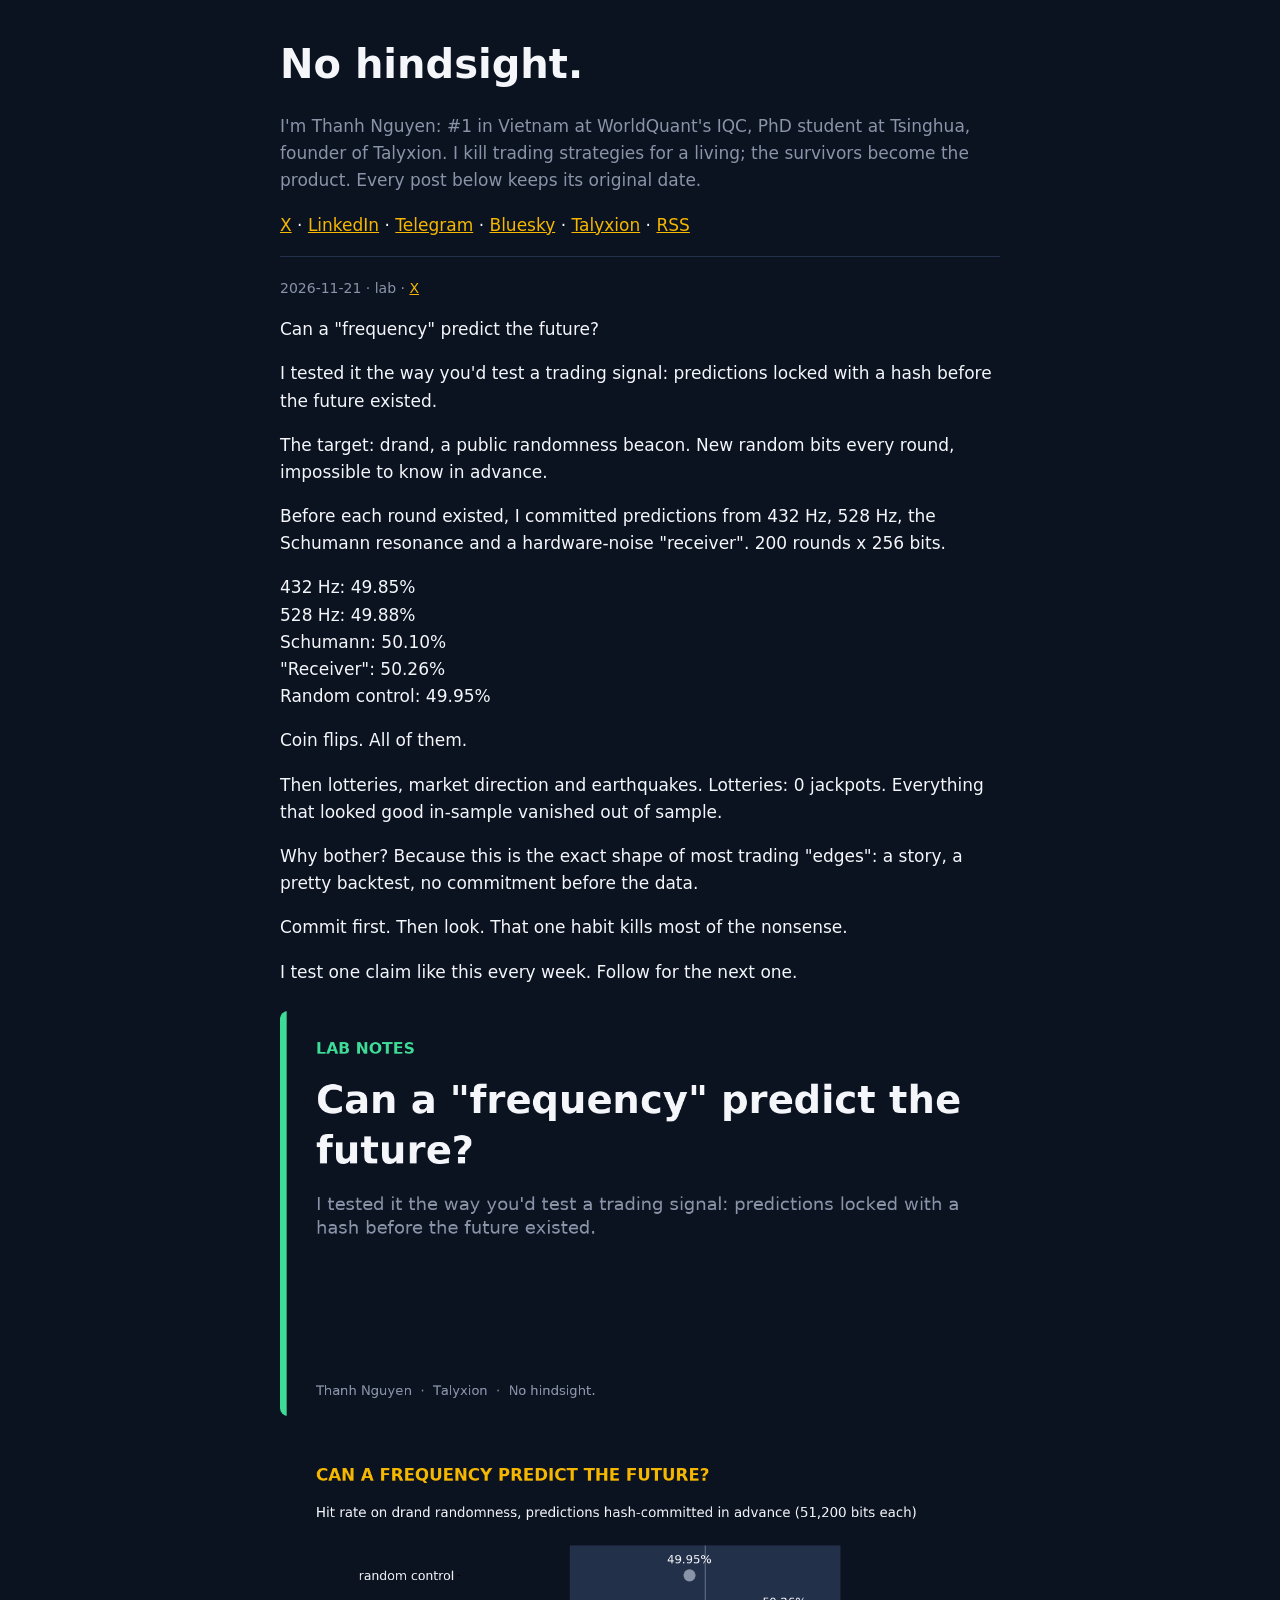
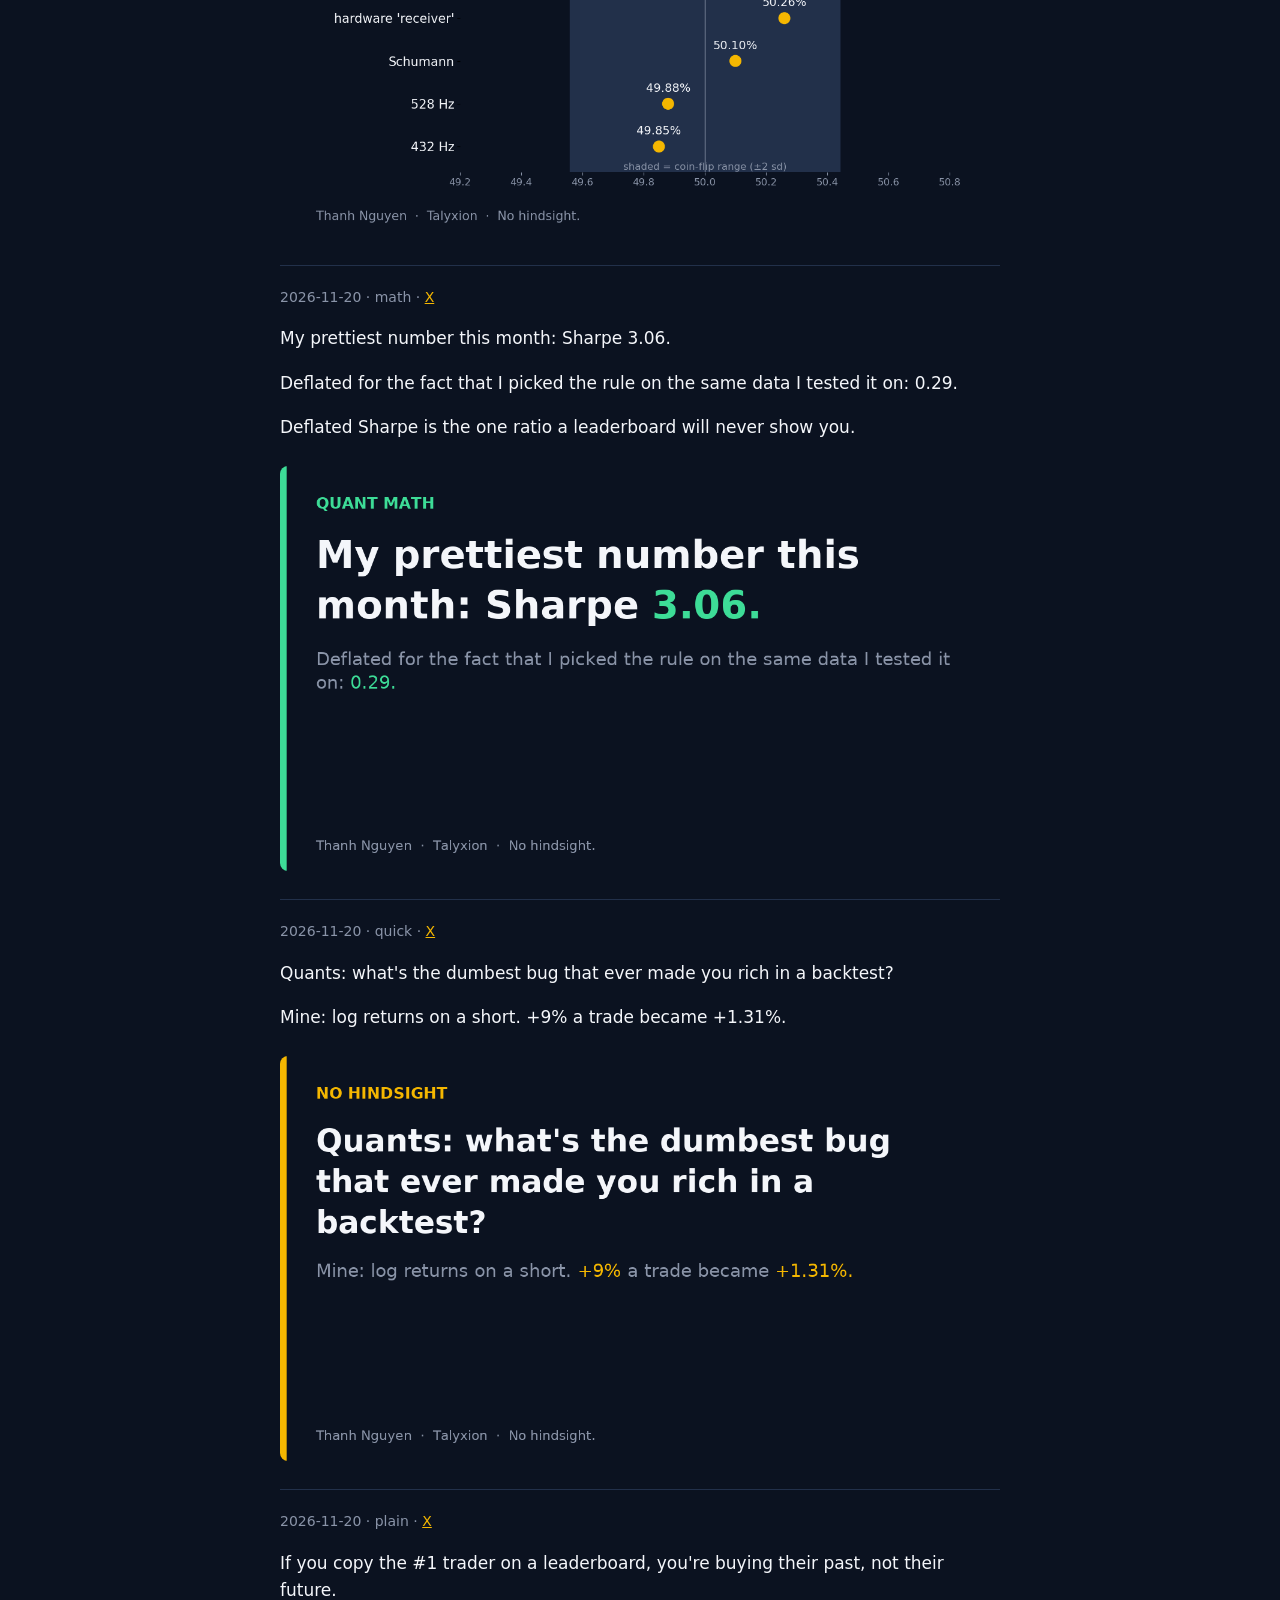
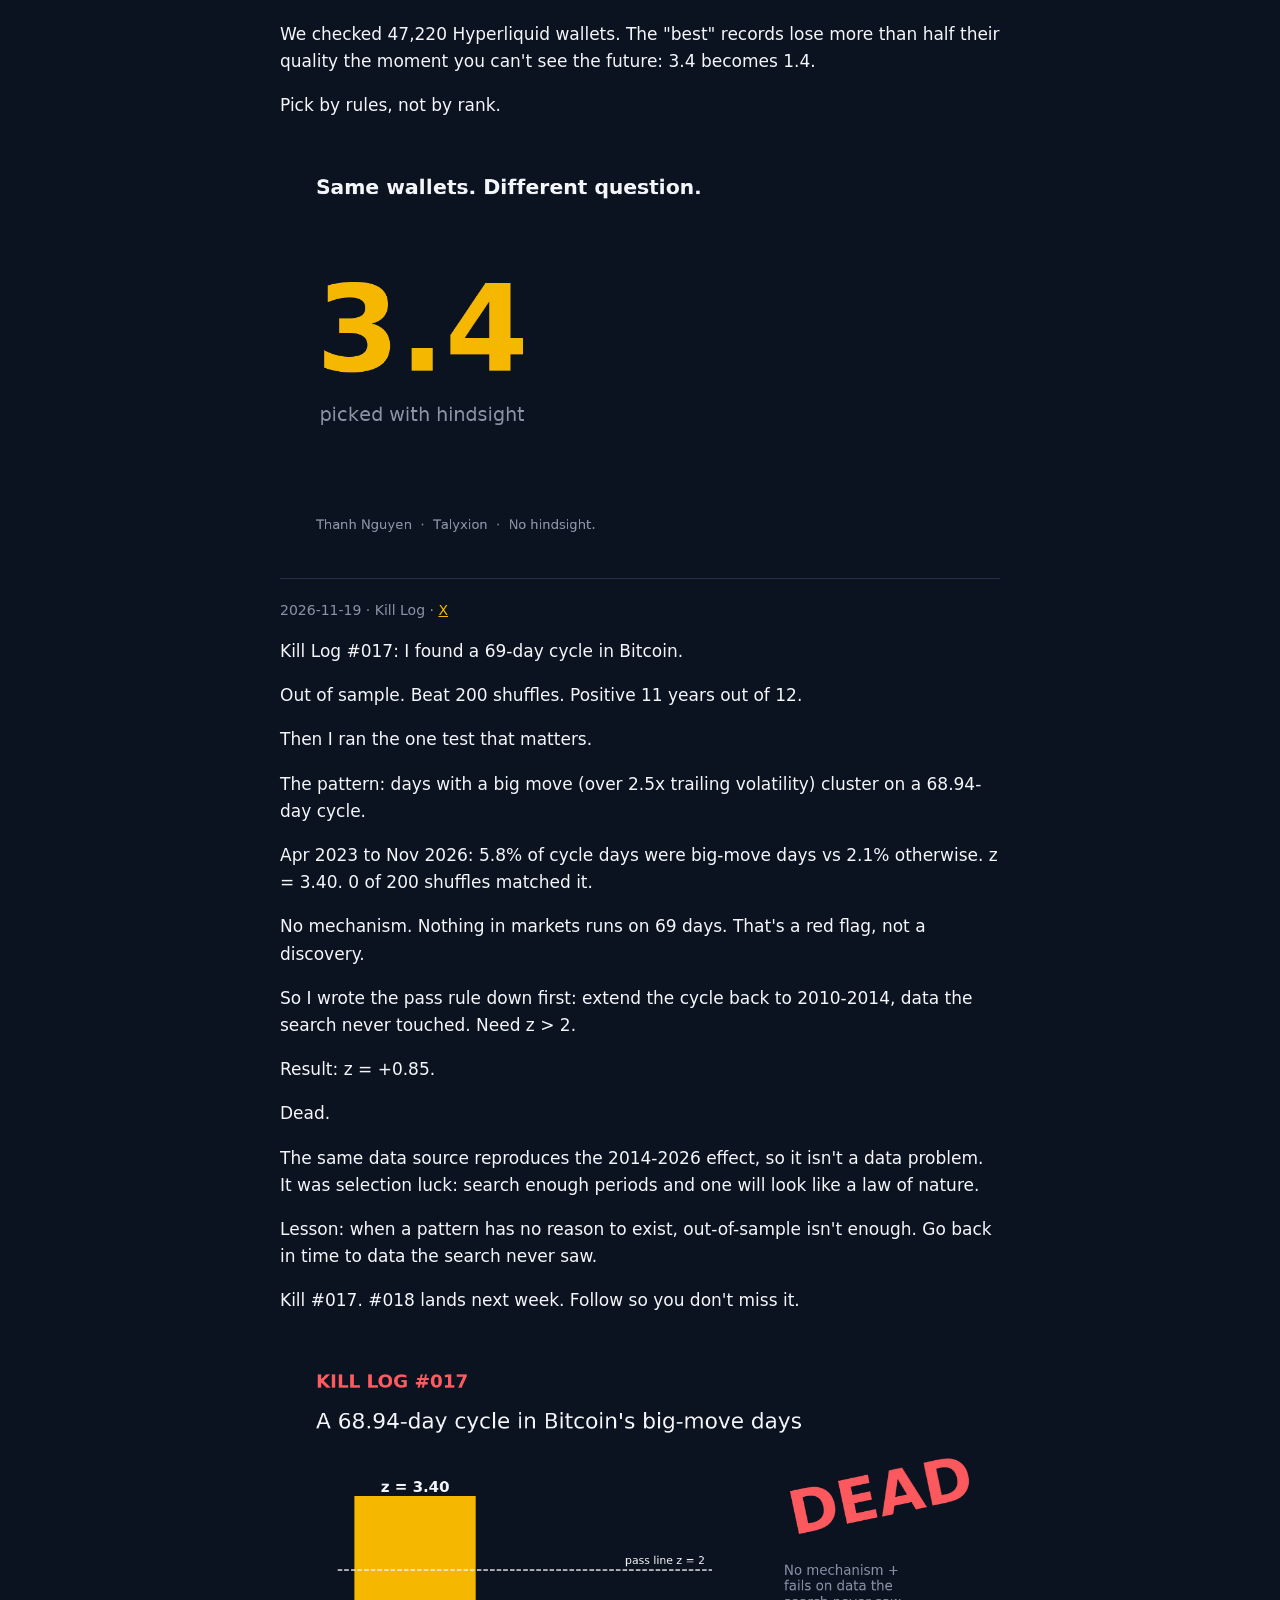
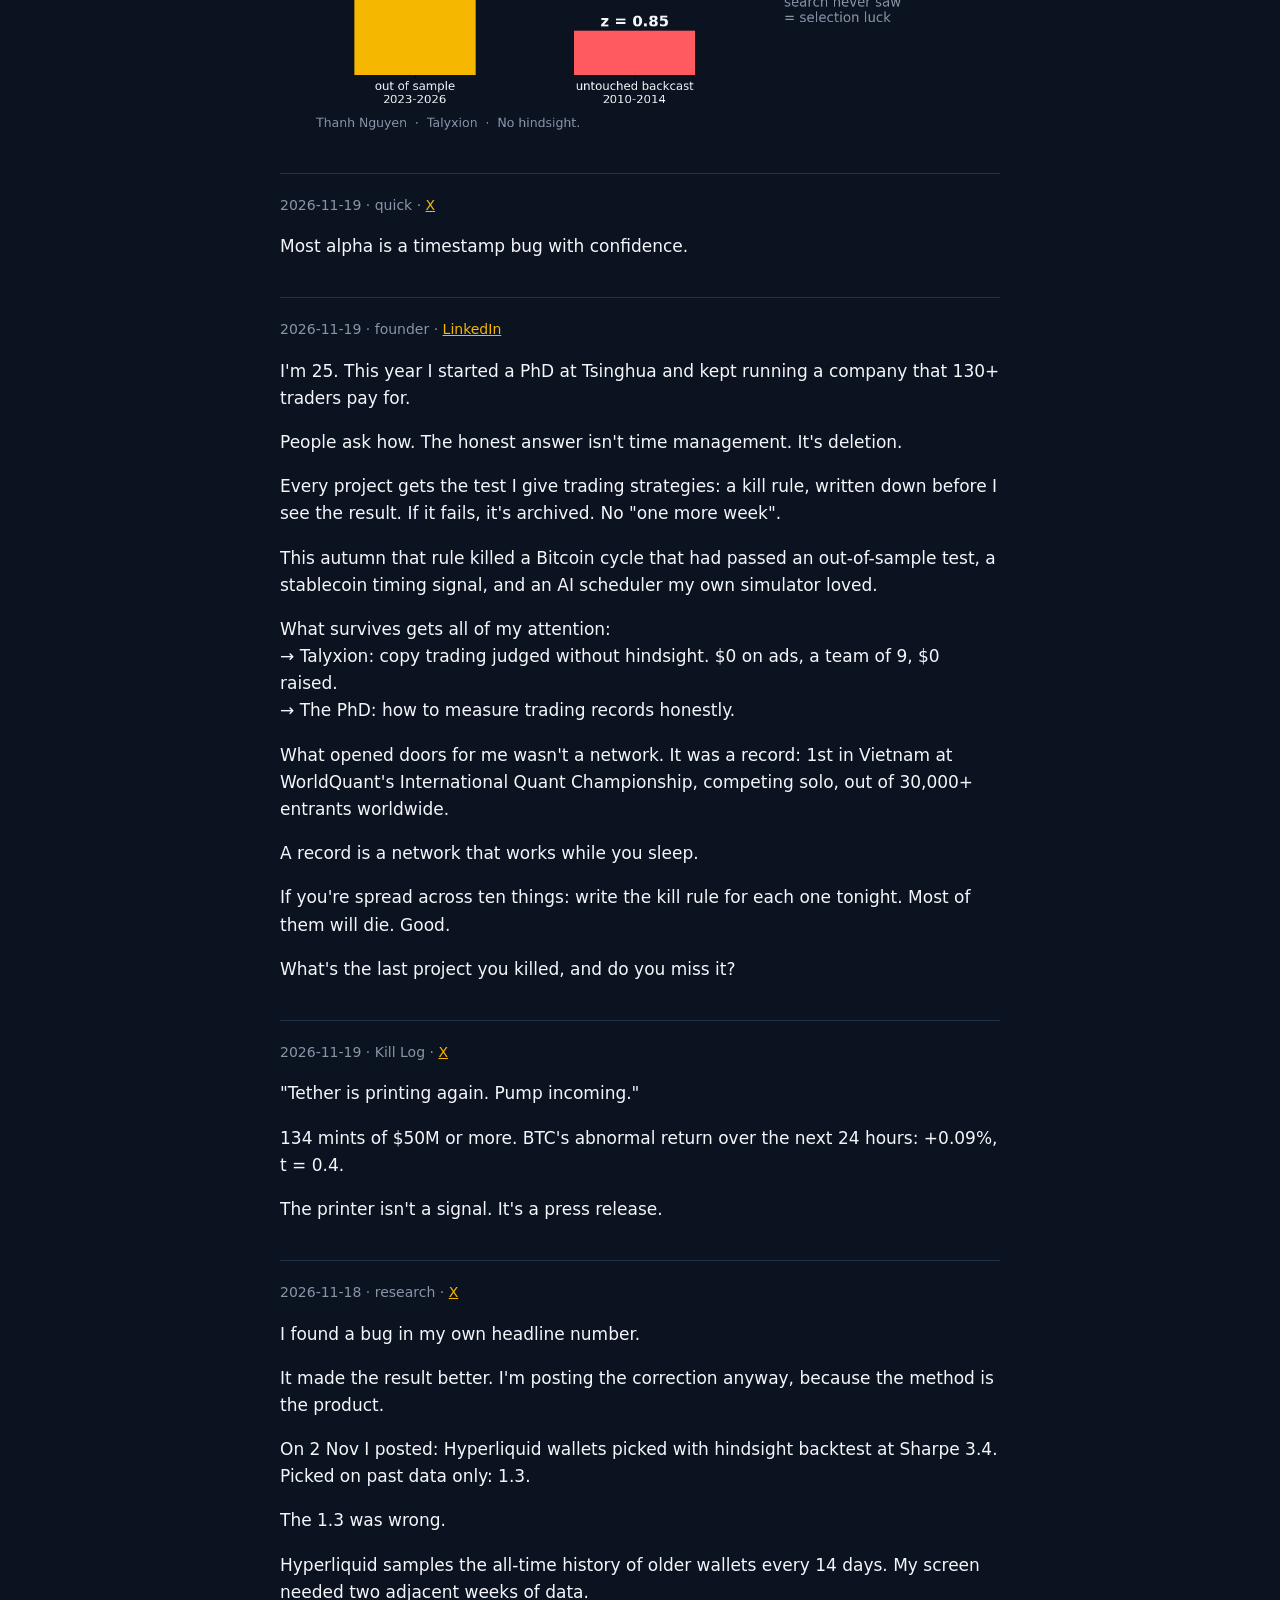
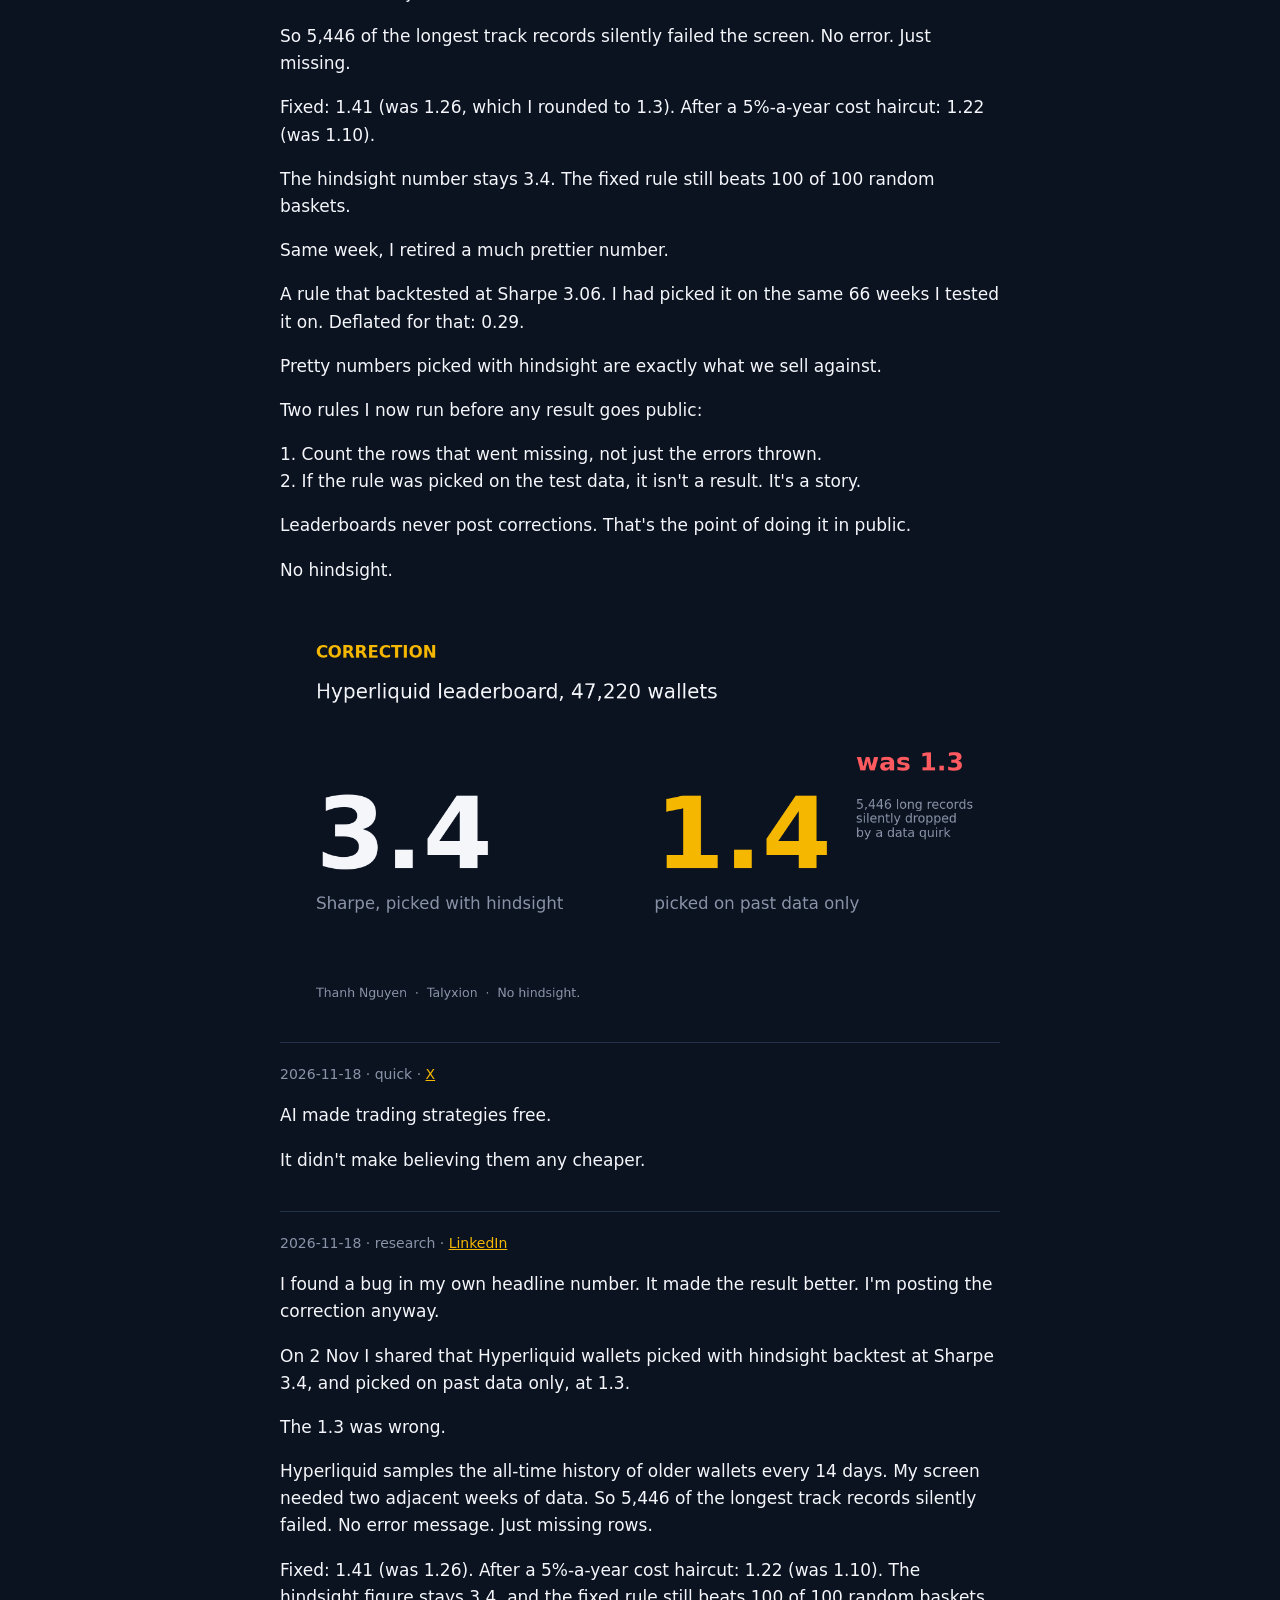
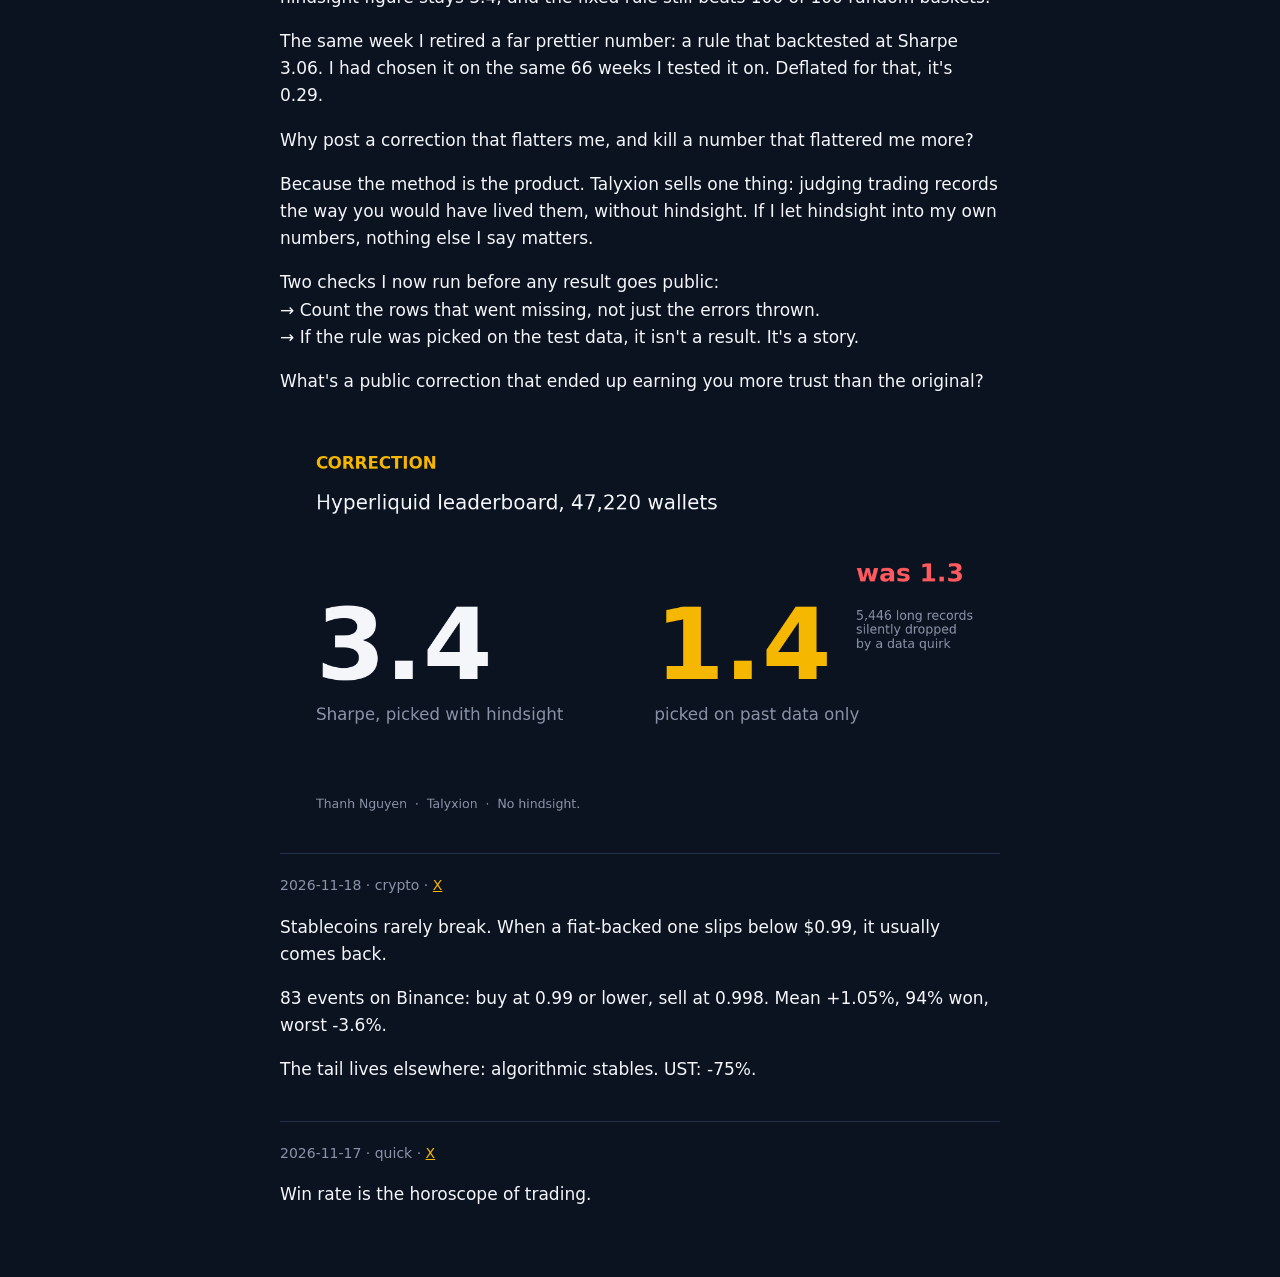
==== index.html @ 5c29d340 "archive 2026-11-21 (13 posts)" ====
<!doctype html><html lang="en"><head><meta charset="utf-8"><meta name="viewport" content="width=device-width,initial-scale=1">
<title>No hindsight. · Thanh Nguyen</title><meta name="description" content="Thanh Nguyen: quant, founder of Talyxion. Every strategy I killed and every post, with its original date.">
<link rel="alternate" type="application/rss+xml" title="No hindsight. · Thanh Nguyen" href="feed.xml">
<style>:root{--bg:#0B1220;--fg:#F4F6FA;--mut:#8A94A8;--acc:#F5B700;--line:#22304A}
body{margin:0;background:var(--bg);color:var(--fg);font:17px/1.6 system-ui,-apple-system,Segoe UI,sans-serif}
main{max-width:720px;margin:0 auto;padding:32px 16px}h1{font-size:40px;margin:0}a{color:var(--acc)}
.sub{color:var(--mut)}article{border-top:1px solid var(--line);padding:20px 0}.meta{color:var(--mut);font-size:14px}
img{max-width:100%;border-radius:8px;margin-top:8px}</style></head><body><main>
<h1>No hindsight.</h1><p class="sub">I'm Thanh Nguyen: #1 in Vietnam at WorldQuant's IQC, PhD student at Tsinghua, founder of Talyxion.
I kill trading strategies for a living; the survivors become the product. Every post below keeps its original date.</p>
<p><a href="https://x.com/ThnhNguyn163969">X</a> · <a href="https://www.linkedin.com/in/akuma9999/">LinkedIn</a> · <a href="https://t.me/thanh_nohindsight">Telegram</a> · <a href="https://bsky.app/profile/thanh-nohindsight.bsky.social">Bluesky</a> · <a href="https://talyxion.com">Talyxion</a> · <a href="feed.xml">RSS</a></p><article id="T07"><div class="meta"><time datetime="2026-11-21T14:00:17Z">2026-11-21</time> · lab · <a href="https://x.com/i/status/2124140783280521269">X</a></div><p>Can a &quot;frequency&quot; predict the future?</p><p>I tested it the way you&#x27;d test a trading signal: predictions locked with a hash before the future existed.</p><p>The target: drand, a public randomness beacon. New random bits every round, impossible to know in advance.</p><p>Before each round existed, I committed predictions from 432 Hz, 528 Hz, the Schumann resonance and a hardware-noise &quot;receiver&quot;. 200 rounds x 256 bits.</p><p>432 Hz: 49.85%<br>528 Hz: 49.88%<br>Schumann: 50.10%<br>&quot;Receiver&quot;: 50.26%<br>Random control: 49.95%</p><p>Coin flips. All of them.</p><p>Then lotteries, market direction and earthquakes. Lotteries: 0 jackpots. Everything that looked good in-sample vanished out of sample.</p><p>Why bother? Because this is the exact shape of most trading &quot;edges&quot;: a story, a pretty backtest, no commitment before the data.</p><p>Commit first. Then look. That one habit kills most of the nonsense.</p><p>I test one claim like this every week. Follow for the next one.</p><img src="media/T07.png" alt="" loading="lazy"><img src="media/card_drand.png" alt="" loading="lazy"></article><article id="S25"><div class="meta"><time datetime="2026-11-20T14:00:02Z">2026-11-20</time> · math · <a href="https://x.com/i/status/2123778397881143340">X</a></div><p>My prettiest number this month: Sharpe 3.06.</p><p>Deflated for the fact that I picked the rule on the same data I tested it on: 0.29.</p><p>Deflated Sharpe is the one ratio a leaderboard will never show you.</p><img src="media/S25.png" alt="" loading="lazy"></article><article id="Q04"><div class="meta"><time datetime="2026-11-20T08:00:07Z">2026-11-20</time> · quick · <a href="https://x.com/i/status/2123687820632248589">X</a></div><p>Quants: what&#x27;s the dumbest bug that ever made you rich in a backtest?</p><p>Mine: log returns on a short. +9% a trade became +1.31%.</p><img src="media/Q04.png" alt="" loading="lazy"></article><article id="P01"><div class="meta"><time datetime="2026-11-20T01:30:02Z">2026-11-20</time> · plain · <a href="https://x.com/i/status/2123589653454524886">X</a></div><p>If you copy the #1 trader on a leaderboard, you&#x27;re buying their past, not their future.</p><p>We checked 47,220 Hyperliquid wallets. The &quot;best&quot; records lose more than half their quality the moment you can&#x27;t see the future: 3.4 becomes 1.4.</p><p>Pick by rules, not by rank.</p><img src="media/gif_hindsight.gif" alt="" loading="lazy"></article><article id="T06"><div class="meta"><time datetime="2026-11-19T14:00:16Z">2026-11-19</time> · Kill Log · <a href="https://x.com/i/status/2123416009340325968">X</a></div><p>Kill Log #017: I found a 69-day cycle in Bitcoin.</p><p>Out of sample. Beat 200 shuffles. Positive 11 years out of 12.</p><p>Then I ran the one test that matters.</p><p>The pattern: days with a big move (over 2.5x trailing volatility) cluster on a 68.94-day cycle.</p><p>Apr 2023 to Nov 2026: 5.8% of cycle days were big-move days vs 2.1% otherwise. z = 3.40. 0 of 200 shuffles matched it.</p><p>No mechanism. Nothing in markets runs on 69 days. That&#x27;s a red flag, not a discovery.</p><p>So I wrote the pass rule down first: extend the cycle back to 2010-2014, data the search never touched. Need z &gt; 2.</p><p>Result: z = +0.85.</p><p>Dead.</p><p>The same data source reproduces the 2014-2026 effect, so it isn&#x27;t a data problem. It was selection luck: search enough periods and one will look like a law of nature.</p><p>Lesson: when a pattern has no reason to exist, out-of-sample isn&#x27;t enough. Go back in time to data the search never saw.</p><p>Kill #017. #018 lands next week. Follow so you don&#x27;t miss it.</p><img src="media/card_kill017.png" alt="" loading="lazy"></article><article id="Q03"><div class="meta"><time datetime="2026-11-19T08:00:01Z">2026-11-19</time> · quick · <a href="https://x.com/i/status/2123325409702056439">X</a></div><p>Most alpha is a timestamp bug with confidence.</p></article><article id="L02"><div class="meta"><time datetime="2026-11-19T03:00:02Z">2026-11-19</time> · founder · <a href="https://www.linkedin.com/feed/update/urn:li:share:7529015601164402688/">LinkedIn</a></div><p>I&#x27;m 25. This year I started a PhD at Tsinghua and kept running a company that 130+ traders pay for.</p><p>People ask how. The honest answer isn&#x27;t time management. It&#x27;s deletion.</p><p>Every project gets the test I give trading strategies: a kill rule, written down before I see the result. If it fails, it&#x27;s archived. No &quot;one more week&quot;.</p><p>This autumn that rule killed a Bitcoin cycle that had passed an out-of-sample test, a stablecoin timing signal, and an AI scheduler my own simulator loved.</p><p>What survives gets all of my attention:<br>→ Talyxion: copy trading judged without hindsight. $0 on ads, a team of 9, $0 raised.<br>→ The PhD: how to measure trading records honestly.</p><p>What opened doors for me wasn&#x27;t a network. It was a record: 1st in Vietnam at WorldQuant&#x27;s International Quant Championship, competing solo, out of 30,000+ entrants worldwide.</p><p>A record is a network that works while you sleep.</p><p>If you&#x27;re spread across ten things: write the kill rule for each one tonight. Most of them will die. Good.</p><p>What&#x27;s the last project you killed, and do you miss it?</p></article><article id="S24"><div class="meta"><time datetime="2026-11-19T01:30:01Z">2026-11-19</time> · Kill Log · <a href="https://x.com/i/status/2123227262300639257">X</a></div><p>&quot;Tether is printing again. Pump incoming.&quot;</p><p>134 mints of $50M or more. BTC&#x27;s abnormal return over the next 24 hours: +0.09%, t = 0.4.</p><p>The printer isn&#x27;t a signal. It&#x27;s a press release.</p></article><article id="T05"><div class="meta"><time datetime="2026-11-18T14:00:23Z">2026-11-18</time> · research · <a href="https://x.com/i/status/2123053622053495160">X</a></div><p>I found a bug in my own headline number.</p><p>It made the result better. I&#x27;m posting the correction anyway, because the method is the product.</p><p>On 2 Nov I posted: Hyperliquid wallets picked with hindsight backtest at Sharpe 3.4. Picked on past data only: 1.3.</p><p>The 1.3 was wrong.</p><p>Hyperliquid samples the all-time history of older wallets every 14 days. My screen needed two adjacent weeks of data.</p><p>So 5,446 of the longest track records silently failed the screen. No error. Just missing.</p><p>Fixed: 1.41 (was 1.26, which I rounded to 1.3). After a 5%-a-year cost haircut: 1.22 (was 1.10).</p><p>The hindsight number stays 3.4. The fixed rule still beats 100 of 100 random baskets.</p><p>Same week, I retired a much prettier number.</p><p>A rule that backtested at Sharpe 3.06. I had picked it on the same 66 weeks I tested it on. Deflated for that: 0.29.</p><p>Pretty numbers picked with hindsight are exactly what we sell against.</p><p>Two rules I now run before any result goes public:</p><p>1. Count the rows that went missing, not just the errors thrown.<br>2. If the rule was picked on the test data, it isn&#x27;t a result. It&#x27;s a story.</p><p>Leaderboards never post corrections. That&#x27;s the point of doing it in public.</p><p>No hindsight.</p><img src="media/card_correction.png" alt="" loading="lazy"></article><article id="Q02"><div class="meta"><time datetime="2026-11-18T08:00:01Z">2026-11-18</time> · quick · <a href="https://x.com/i/status/2122963019865186658">X</a></div><p>AI made trading strategies free.</p><p>It didn&#x27;t make believing them any cheaper.</p></article><article id="L01"><div class="meta"><time datetime="2026-11-18T03:00:23Z">2026-11-18</time> · research · <a href="https://www.linkedin.com/feed/update/urn:li:share:7528653301299712000/">LinkedIn</a></div><p>I found a bug in my own headline number. It made the result better. I&#x27;m posting the correction anyway.</p><p>On 2 Nov I shared that Hyperliquid wallets picked with hindsight backtest at Sharpe 3.4, and picked on past data only, at 1.3.</p><p>The 1.3 was wrong.</p><p>Hyperliquid samples the all-time history of older wallets every 14 days. My screen needed two adjacent weeks of data. So 5,446 of the longest track records silently failed. No error message. Just missing rows.</p><p>Fixed: 1.41 (was 1.26). After a 5%-a-year cost haircut: 1.22 (was 1.10). The hindsight figure stays 3.4, and the fixed rule still beats 100 of 100 random baskets.</p><p>The same week I retired a far prettier number: a rule that backtested at Sharpe 3.06. I had chosen it on the same 66 weeks I tested it on. Deflated for that, it&#x27;s 0.29.</p><p>Why post a correction that flatters me, and kill a number that flattered me more?</p><p>Because the method is the product. Talyxion sells one thing: judging trading records the way you would have lived them, without hindsight. If I let hindsight into my own numbers, nothing else I say matters.</p><p>Two checks I now run before any result goes public:<br>→ Count the rows that went missing, not just the errors thrown.<br>→ If the rule was picked on the test data, it isn&#x27;t a result. It&#x27;s a story.</p><p>What&#x27;s a public correction that ended up earning you more trust than the original?</p><img src="media/card_correction.png" alt="" loading="lazy"></article><article id="S23"><div class="meta"><time datetime="2026-11-18T01:30:02Z">2026-11-18</time> · crypto · <a href="https://x.com/i/status/2122864875601031574">X</a></div><p>Stablecoins rarely break. When a fiat-backed one slips below $0.99, it usually comes back.</p><p>83 events on Binance: buy at 0.99 or lower, sell at 0.998. Mean +1.05%, 94% won, worst -3.6%.</p><p>The tail lives elsewhere: algorithmic stables. UST: -75%.</p></article><article id="Q01"><div class="meta"><time datetime="2026-11-17T20:20:29Z">2026-11-17</time> · quick · <a href="https://x.com/i/status/2122786978378981792">X</a></div><p>Win rate is the horoscope of trading.</p></article></main></body></html>
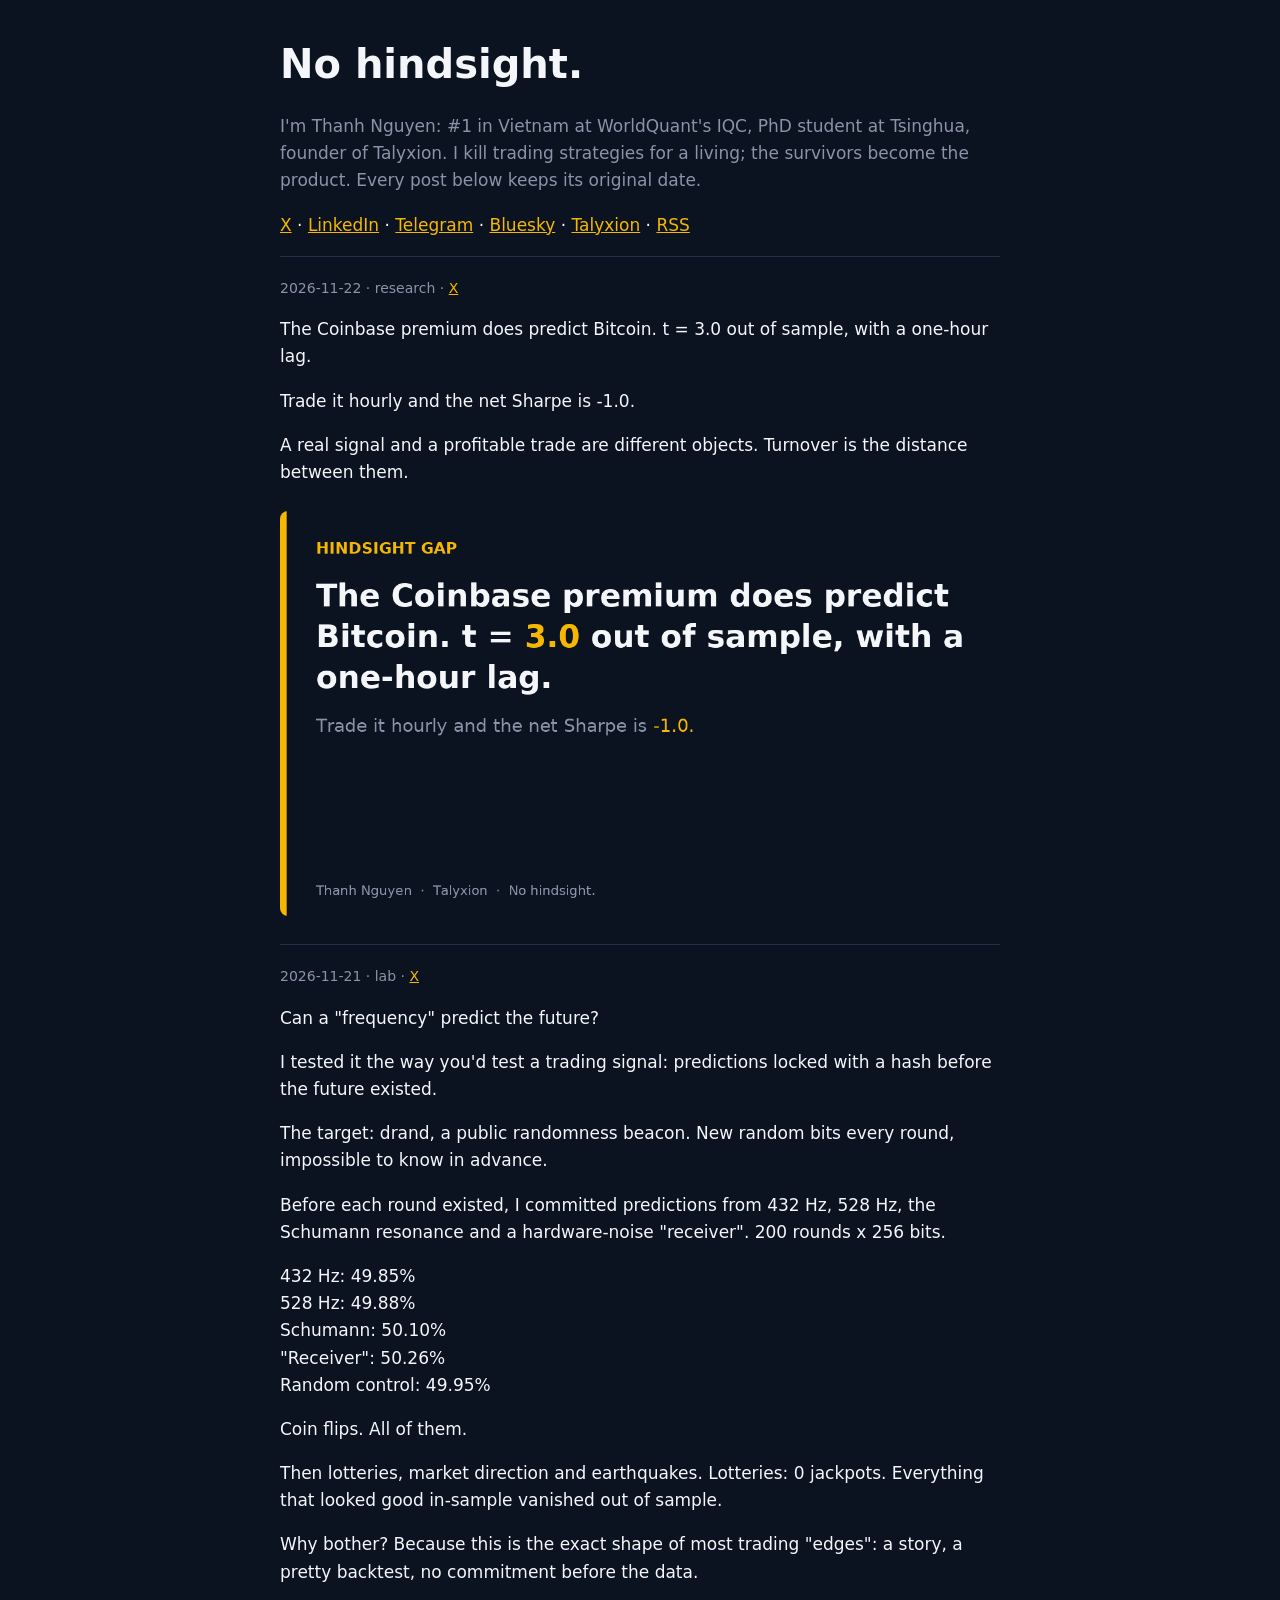
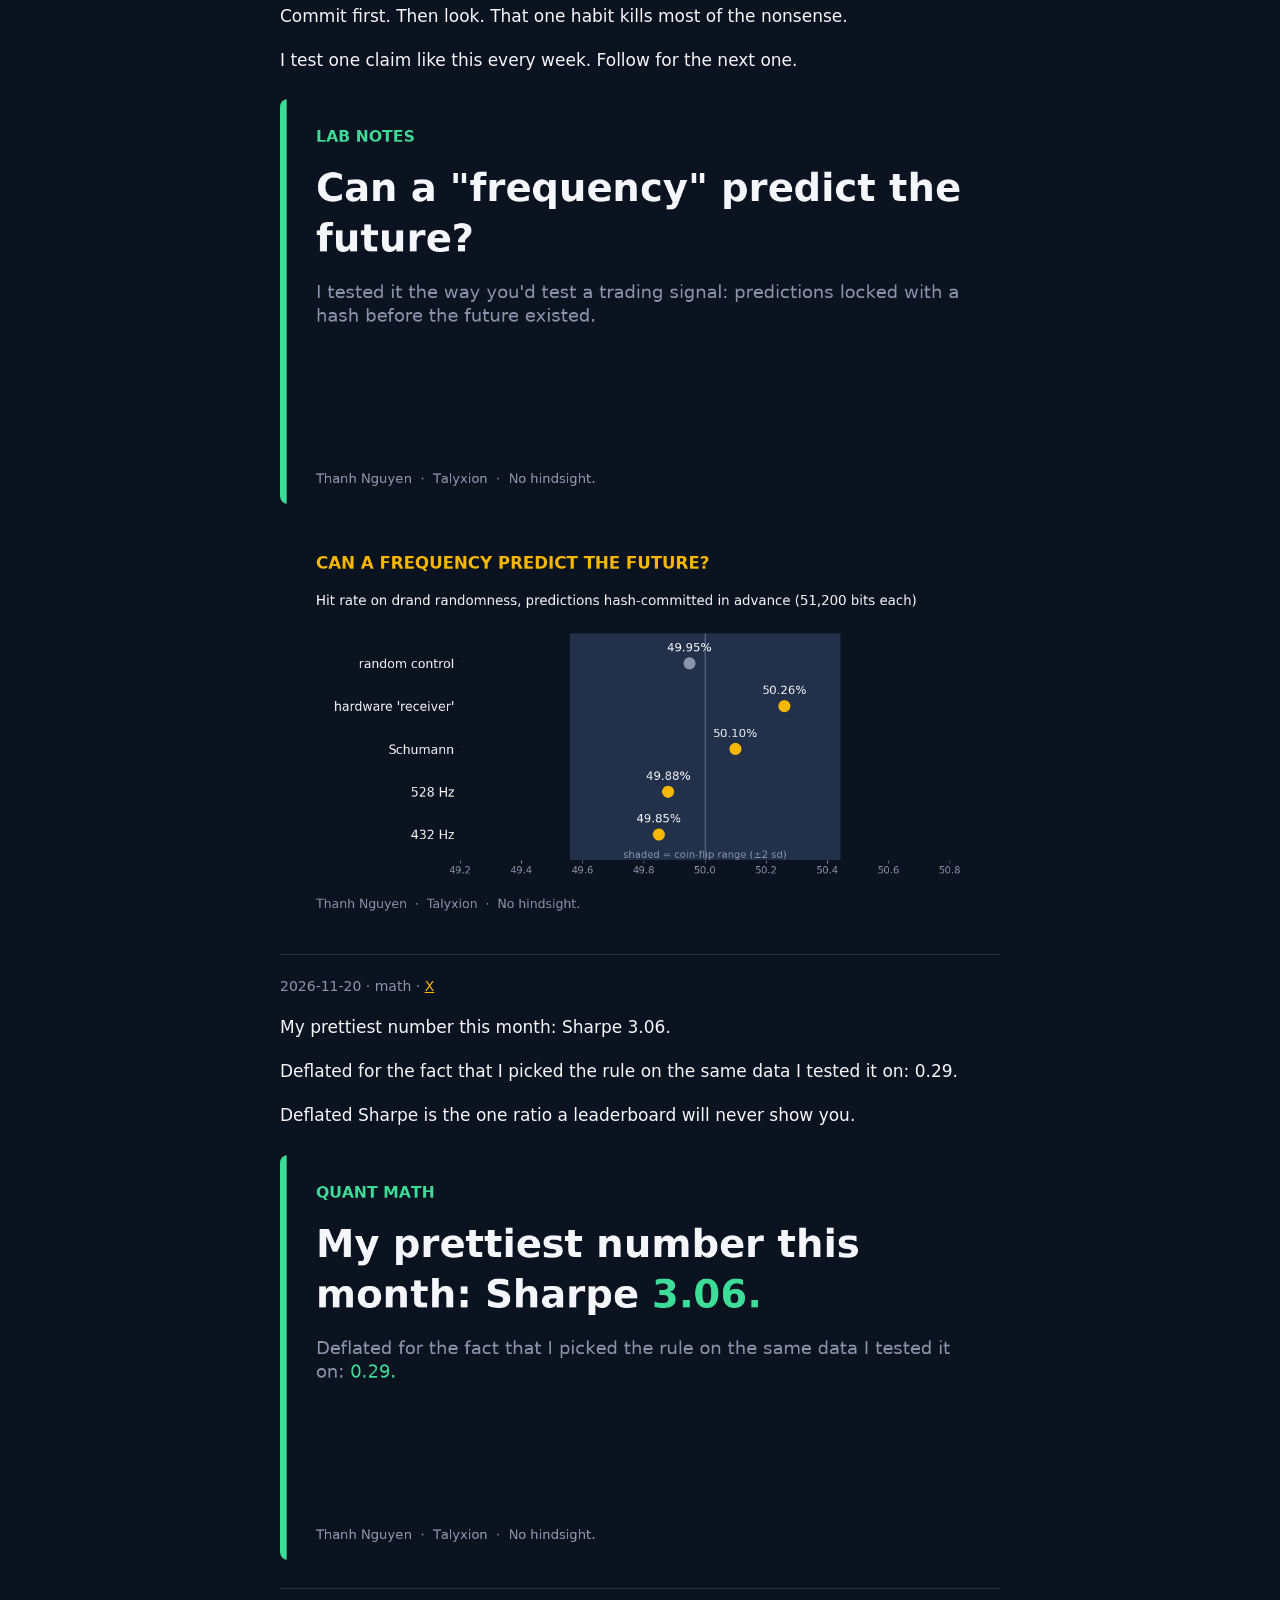
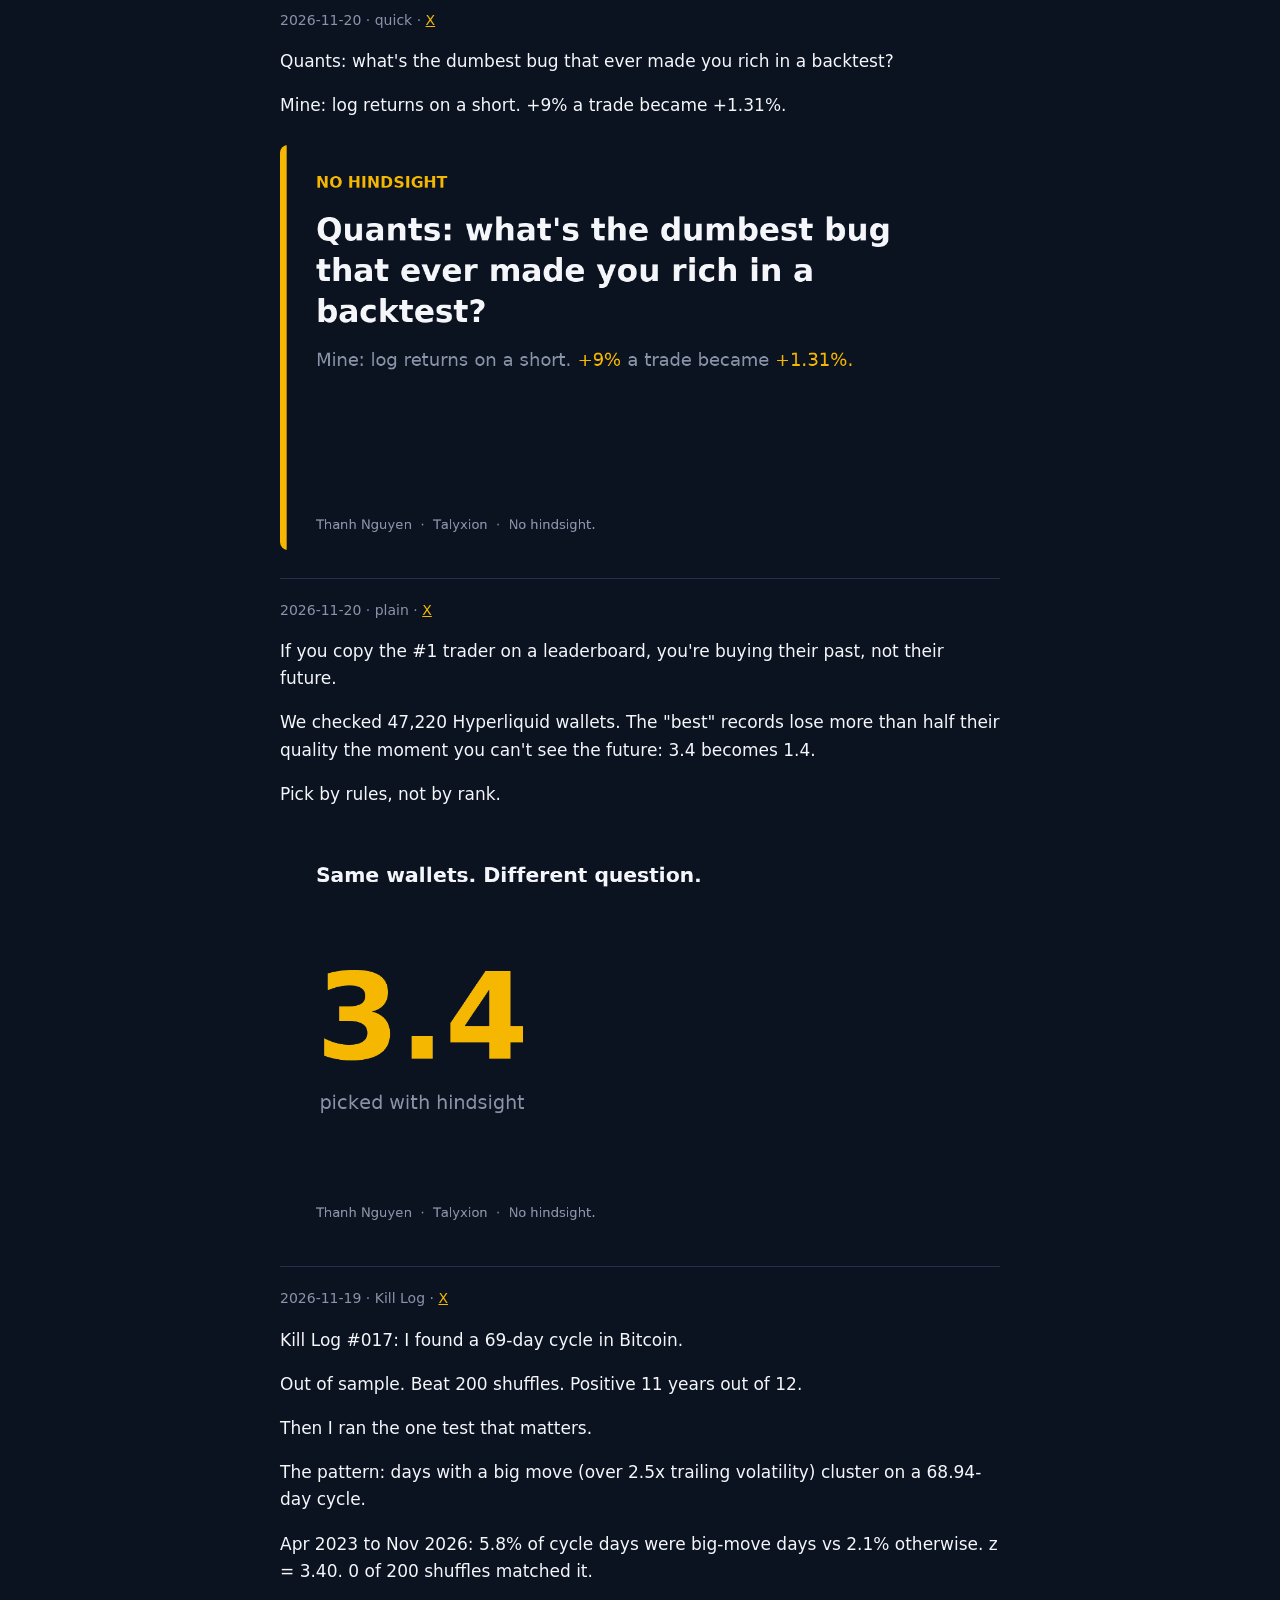
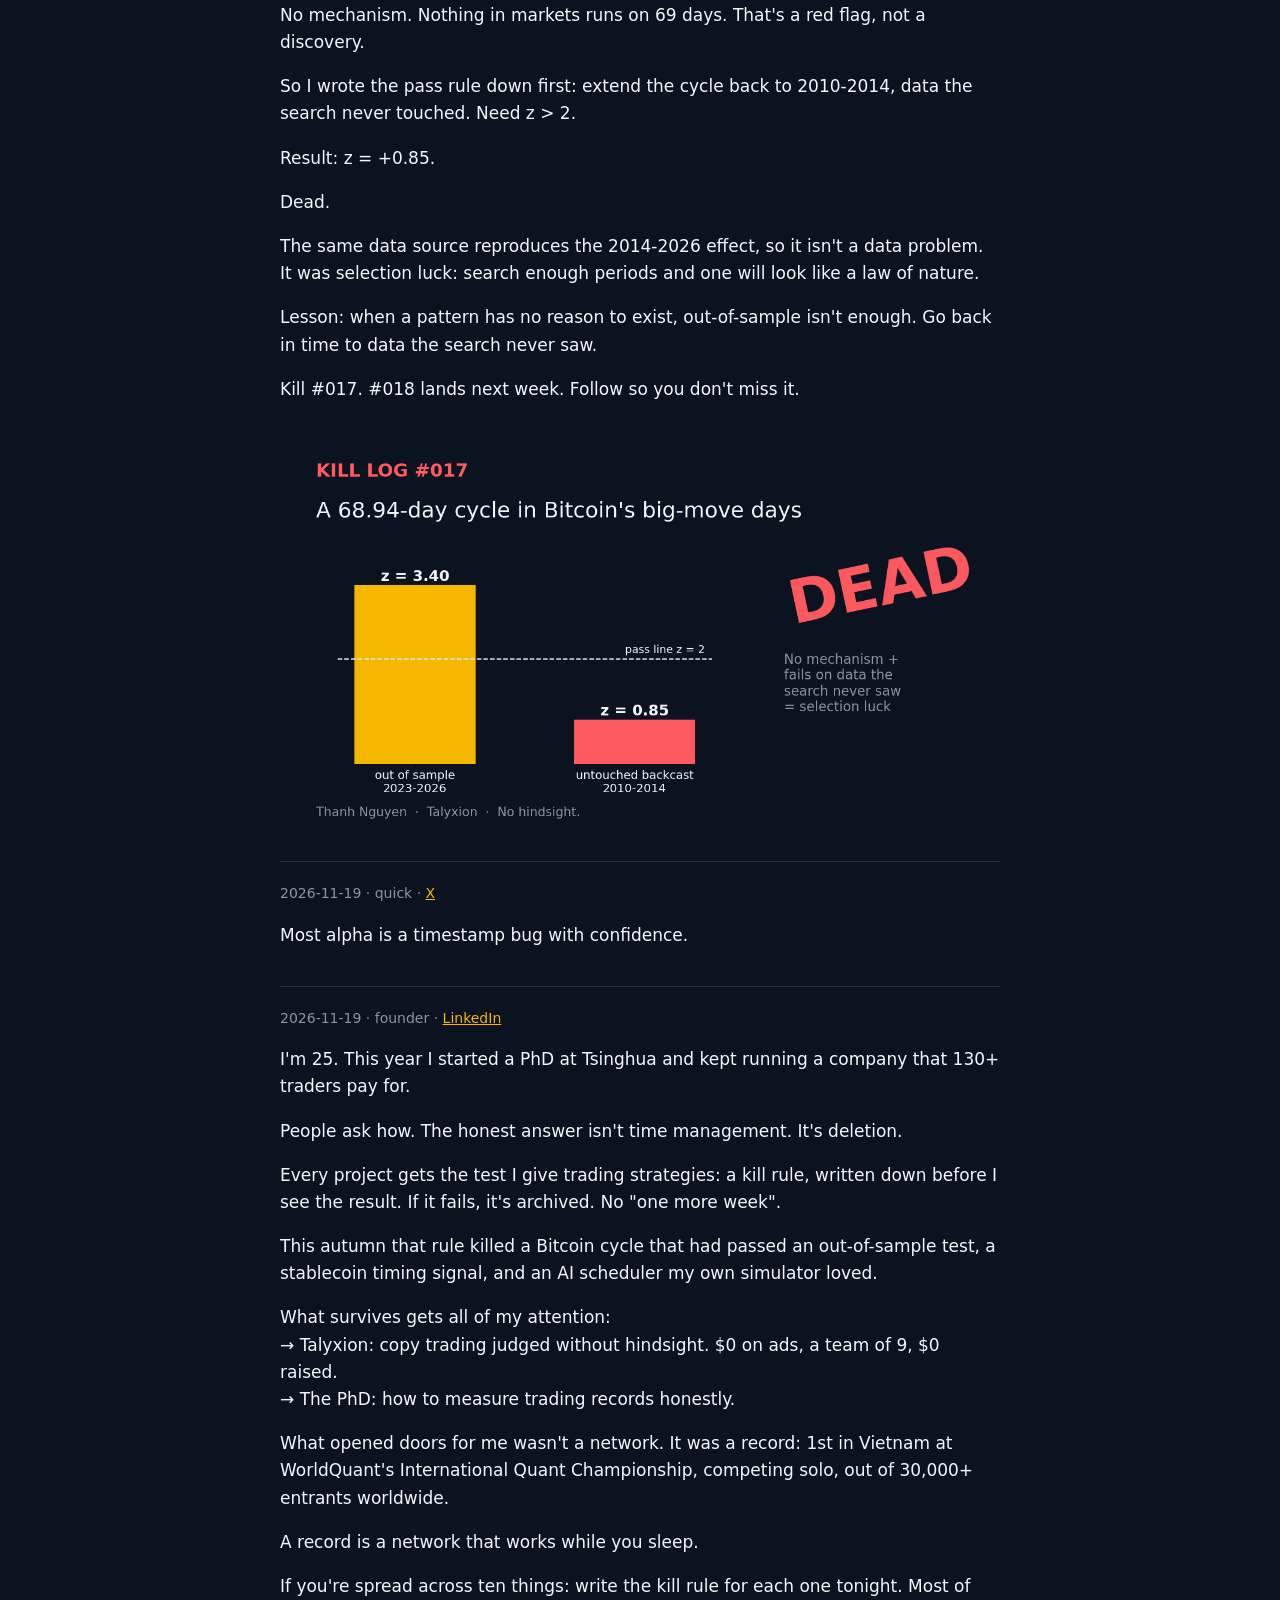
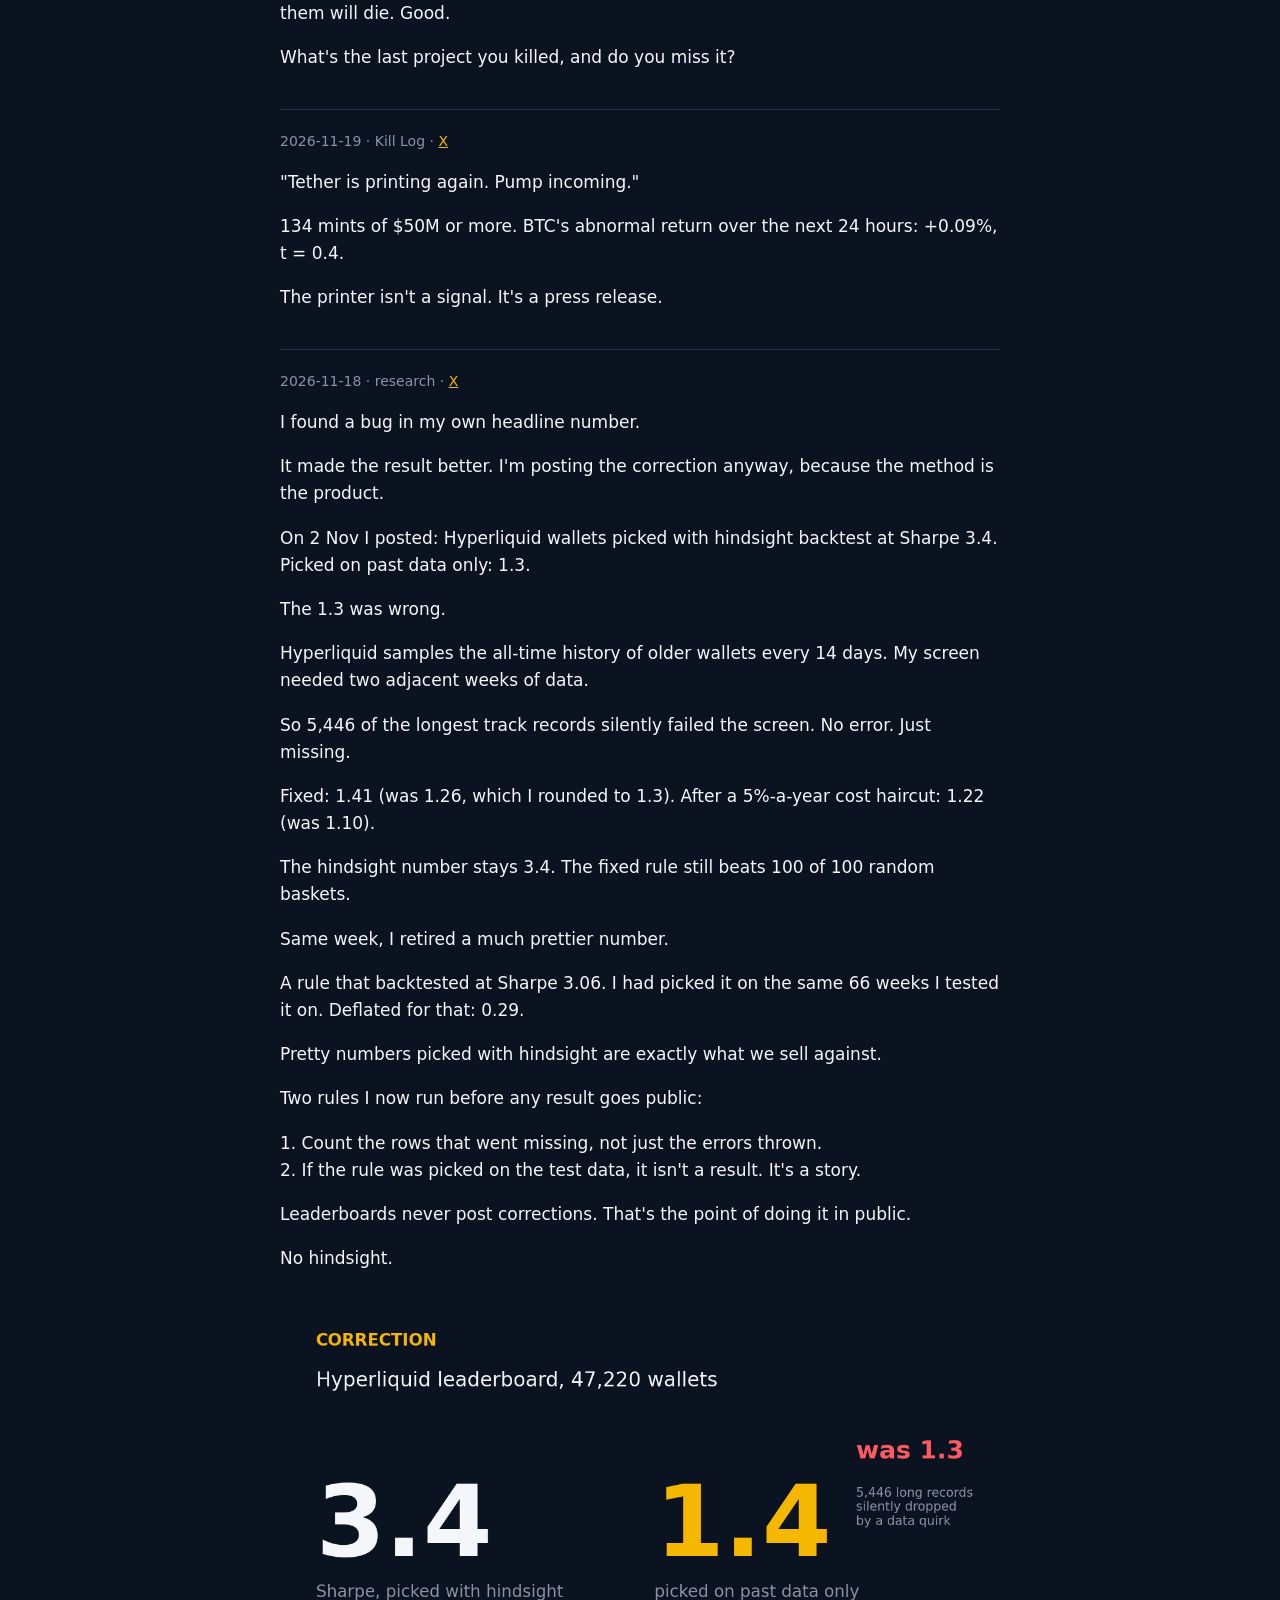
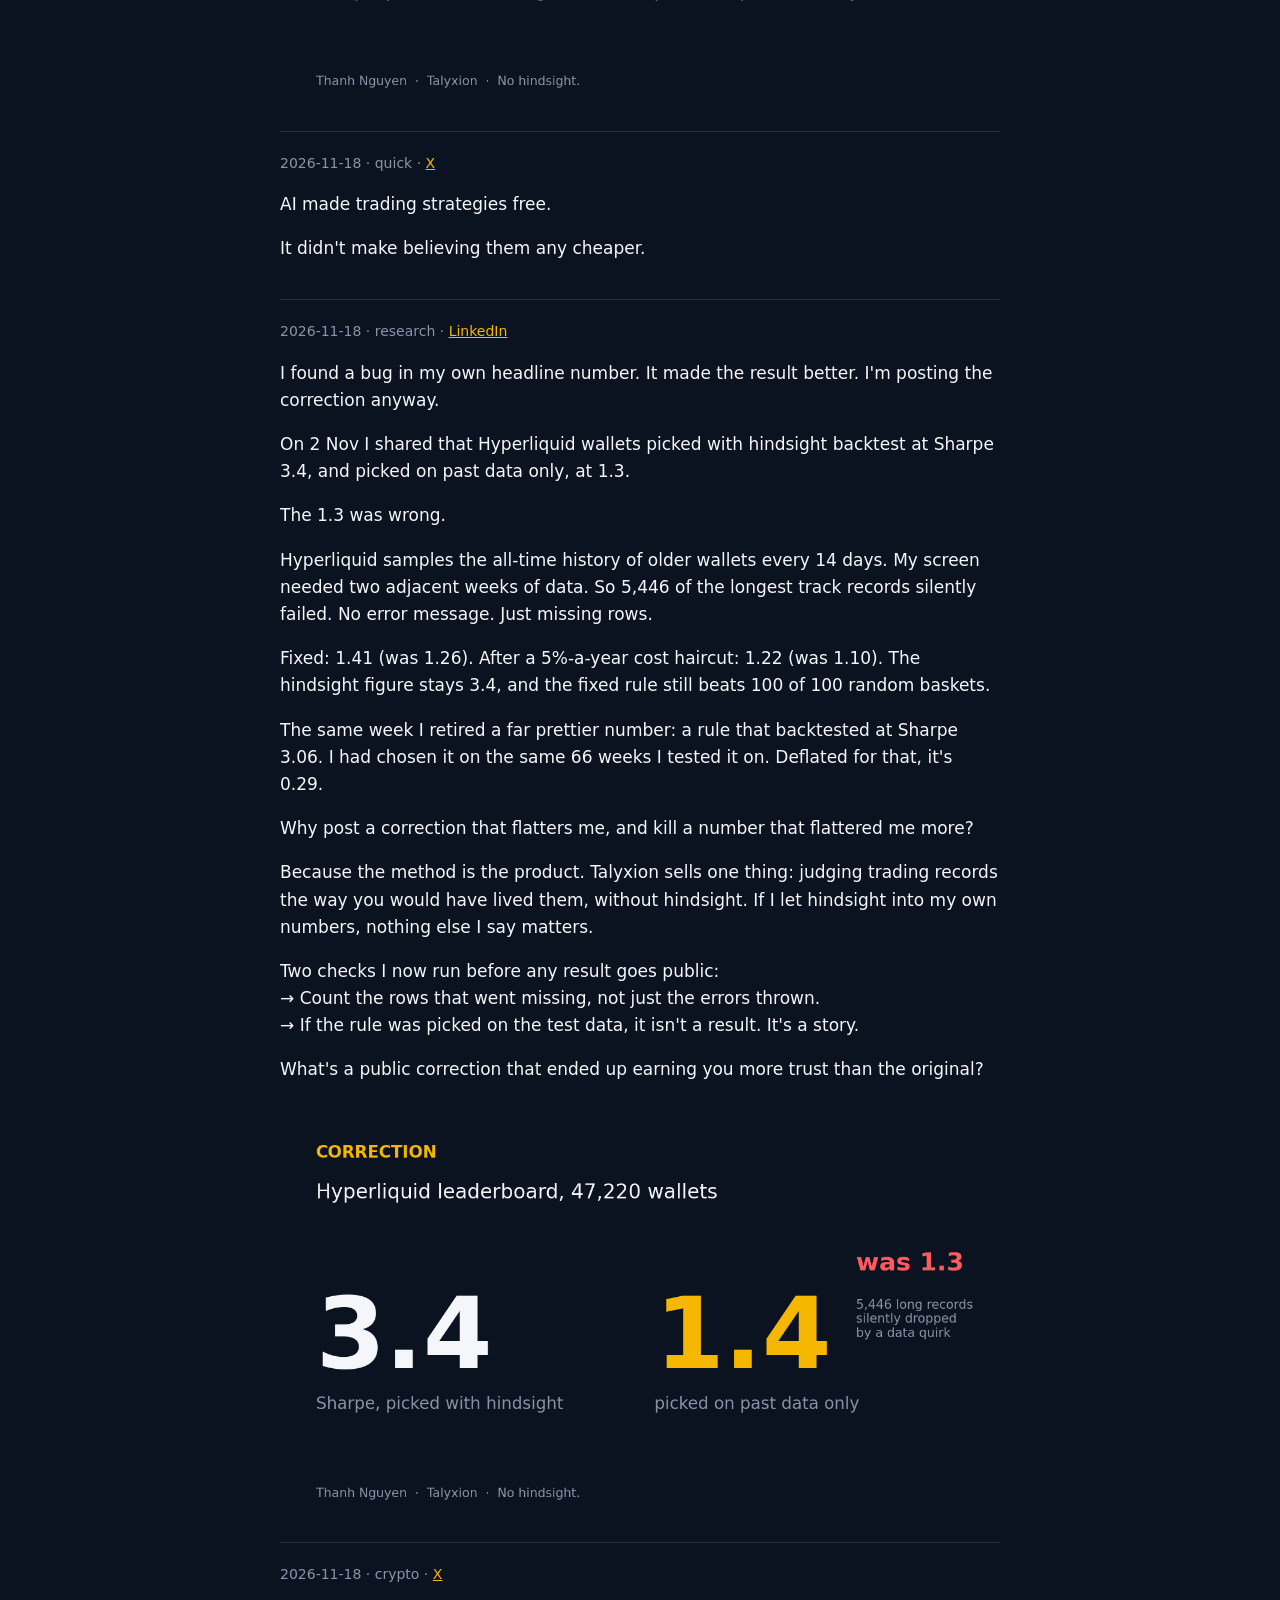
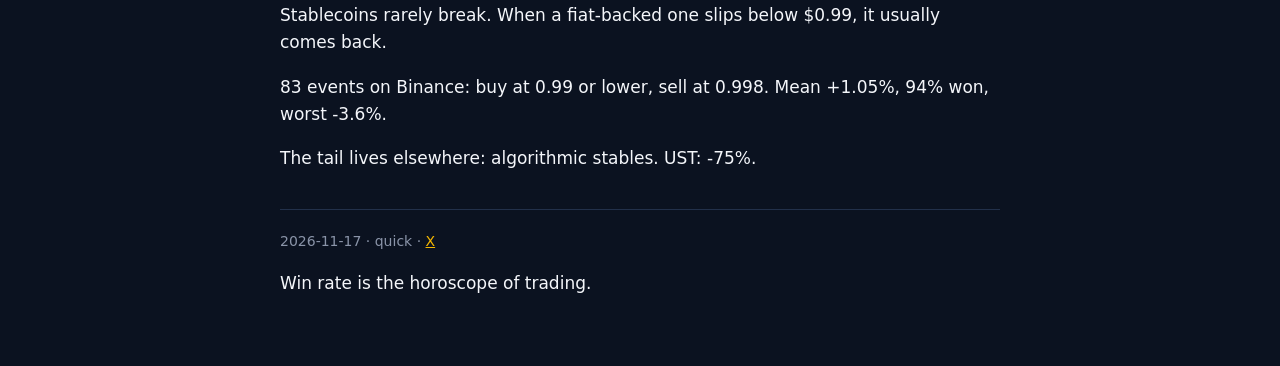
==== commit 39c204bd: "archive 2026-11-22 (14 posts)" ====
--- a/index.html
+++ b/index.html
@@ -8,4 +8,4 @@
 img{max-width:100%;border-radius:8px;margin-top:8px}</style></head><body><main>
 <h1>No hindsight.</h1><p class="sub">I'm Thanh Nguyen: #1 in Vietnam at WorldQuant's IQC, PhD student at Tsinghua, founder of Talyxion.
 I kill trading strategies for a living; the survivors become the product. Every post below keeps its original date.</p>
-<p><a href="https://x.com/ThnhNguyn163969">X</a> · <a href="https://www.linkedin.com/in/akuma9999/">LinkedIn</a> · <a href="https://t.me/thanh_nohindsight">Telegram</a> · <a href="https://bsky.app/profile/thanh-nohindsight.bsky.social">Bluesky</a> · <a href="https://talyxion.com">Talyxion</a> · <a href="feed.xml">RSS</a></p><article id="T07"><div class="meta"><time datetime="2026-11-21T14:00:17Z">2026-11-21</time> · lab · <a href="https://x.com/i/status/2124140783280521269">X</a></div><p>Can a &quot;frequency&quot; predict the future?</p><p>I tested it the way you&#x27;d test a trading signal: predictions locked with a hash before the future existed.</p><p>The target: drand, a public randomness beacon. New random bits every round, impossible to know in advance.</p><p>Before each round existed, I committed predictions from 432 Hz, 528 Hz, the Schumann resonance and a hardware-noise &quot;receiver&quot;. 200 rounds x 256 bits.</p><p>432 Hz: 49.85%<br>528 Hz: 49.88%<br>Schumann: 50.10%<br>&quot;Receiver&quot;: 50.26%<br>Random control: 49.95%</p><p>Coin flips. All of them.</p><p>Then lotteries, market direction and earthquakes. Lotteries: 0 jackpots. Everything that looked good in-sample vanished out of sample.</p><p>Why bother? Because this is the exact shape of most trading &quot;edges&quot;: a story, a pretty backtest, no commitment before the data.</p><p>Commit first. Then look. That one habit kills most of the nonsense.</p><p>I test one claim like this every week. Follow for the next one.</p><img src="media/T07.png" alt="" loading="lazy"><img src="media/card_drand.png" alt="" loading="lazy"></article><article id="S25"><div class="meta"><time datetime="2026-11-20T14:00:02Z">2026-11-20</time> · math · <a href="https://x.com/i/status/2123778397881143340">X</a></div><p>My prettiest number this month: Sharpe 3.06.</p><p>Deflated for the fact that I picked the rule on the same data I tested it on: 0.29.</p><p>Deflated Sharpe is the one ratio a leaderboard will never show you.</p><img src="media/S25.png" alt="" loading="lazy"></article><article id="Q04"><div class="meta"><time datetime="2026-11-20T08:00:07Z">2026-11-20</time> · quick · <a href="https://x.com/i/status/2123687820632248589">X</a></div><p>Quants: what&#x27;s the dumbest bug that ever made you rich in a backtest?</p><p>Mine: log returns on a short. +9% a trade became +1.31%.</p><img src="media/Q04.png" alt="" loading="lazy"></article><article id="P01"><div class="meta"><time datetime="2026-11-20T01:30:02Z">2026-11-20</time> · plain · <a href="https://x.com/i/status/2123589653454524886">X</a></div><p>If you copy the #1 trader on a leaderboard, you&#x27;re buying their past, not their future.</p><p>We checked 47,220 Hyperliquid wallets. The &quot;best&quot; records lose more than half their quality the moment you can&#x27;t see the future: 3.4 becomes 1.4.</p><p>Pick by rules, not by rank.</p><img src="media/gif_hindsight.gif" alt="" loading="lazy"></article><article id="T06"><div class="meta"><time datetime="2026-11-19T14:00:16Z">2026-11-19</time> · Kill Log · <a href="https://x.com/i/status/2123416009340325968">X</a></div><p>Kill Log #017: I found a 69-day cycle in Bitcoin.</p><p>Out of sample. Beat 200 shuffles. Positive 11 years out of 12.</p><p>Then I ran the one test that matters.</p><p>The pattern: days with a big move (over 2.5x trailing volatility) cluster on a 68.94-day cycle.</p><p>Apr 2023 to Nov 2026: 5.8% of cycle days were big-move days vs 2.1% otherwise. z = 3.40. 0 of 200 shuffles matched it.</p><p>No mechanism. Nothing in markets runs on 69 days. That&#x27;s a red flag, not a discovery.</p><p>So I wrote the pass rule down first: extend the cycle back to 2010-2014, data the search never touched. Need z &gt; 2.</p><p>Result: z = +0.85.</p><p>Dead.</p><p>The same data source reproduces the 2014-2026 effect, so it isn&#x27;t a data problem. It was selection luck: search enough periods and one will look like a law of nature.</p><p>Lesson: when a pattern has no reason to exist, out-of-sample isn&#x27;t enough. Go back in time to data the search never saw.</p><p>Kill #017. #018 lands next week. Follow so you don&#x27;t miss it.</p><img src="media/card_kill017.png" alt="" loading="lazy"></article><article id="Q03"><div class="meta"><time datetime="2026-11-19T08:00:01Z">2026-11-19</time> · quick · <a href="https://x.com/i/status/2123325409702056439">X</a></div><p>Most alpha is a timestamp bug with confidence.</p></article><article id="L02"><div class="meta"><time datetime="2026-11-19T03:00:02Z">2026-11-19</time> · founder · <a href="https://www.linkedin.com/feed/update/urn:li:share:7529015601164402688/">LinkedIn</a></div><p>I&#x27;m 25. This year I started a PhD at Tsinghua and kept running a company that 130+ traders pay for.</p><p>People ask how. The honest answer isn&#x27;t time management. It&#x27;s deletion.</p><p>Every project gets the test I give trading strategies: a kill rule, written down before I see the result. If it fails, it&#x27;s archived. No &quot;one more week&quot;.</p><p>This autumn that rule killed a Bitcoin cycle that had passed an out-of-sample test, a stablecoin timing signal, and an AI scheduler my own simulator loved.</p><p>What survives gets all of my attention:<br>→ Talyxion: copy trading judged without hindsight. $0 on ads, a team of 9, $0 raised.<br>→ The PhD: how to measure trading records honestly.</p><p>What opened doors for me wasn&#x27;t a network. It was a record: 1st in Vietnam at WorldQuant&#x27;s International Quant Championship, competing solo, out of 30,000+ entrants worldwide.</p><p>A record is a network that works while you sleep.</p><p>If you&#x27;re spread across ten things: write the kill rule for each one tonight. Most of them will die. Good.</p><p>What&#x27;s the last project you killed, and do you miss it?</p></article><article id="S24"><div class="meta"><time datetime="2026-11-19T01:30:01Z">2026-11-19</time> · Kill Log · <a href="https://x.com/i/status/2123227262300639257">X</a></div><p>&quot;Tether is printing again. Pump incoming.&quot;</p><p>134 mints of $50M or more. BTC&#x27;s abnormal return over the next 24 hours: +0.09%, t = 0.4.</p><p>The printer isn&#x27;t a signal. It&#x27;s a press release.</p></article><article id="T05"><div class="meta"><time datetime="2026-11-18T14:00:23Z">2026-11-18</time> · research · <a href="https://x.com/i/status/2123053622053495160">X</a></div><p>I found a bug in my own headline number.</p><p>It made the result better. I&#x27;m posting the correction anyway, because the method is the product.</p><p>On 2 Nov I posted: Hyperliquid wallets picked with hindsight backtest at Sharpe 3.4. Picked on past data only: 1.3.</p><p>The 1.3 was wrong.</p><p>Hyperliquid samples the all-time history of older wallets every 14 days. My screen needed two adjacent weeks of data.</p><p>So 5,446 of the longest track records silently failed the screen. No error. Just missing.</p><p>Fixed: 1.41 (was 1.26, which I rounded to 1.3). After a 5%-a-year cost haircut: 1.22 (was 1.10).</p><p>The hindsight number stays 3.4. The fixed rule still beats 100 of 100 random baskets.</p><p>Same week, I retired a much prettier number.</p><p>A rule that backtested at Sharpe 3.06. I had picked it on the same 66 weeks I tested it on. Deflated for that: 0.29.</p><p>Pretty numbers picked with hindsight are exactly what we sell against.</p><p>Two rules I now run before any result goes public:</p><p>1. Count the rows that went missing, not just the errors thrown.<br>2. If the rule was picked on the test data, it isn&#x27;t a result. It&#x27;s a story.</p><p>Leaderboards never post corrections. That&#x27;s the point of doing it in public.</p><p>No hindsight.</p><img src="media/card_correction.png" alt="" loading="lazy"></article><article id="Q02"><div class="meta"><time datetime="2026-11-18T08:00:01Z">2026-11-18</time> · quick · <a href="https://x.com/i/status/2122963019865186658">X</a></div><p>AI made trading strategies free.</p><p>It didn&#x27;t make believing them any cheaper.</p></article><article id="L01"><div class="meta"><time datetime="2026-11-18T03:00:23Z">2026-11-18</time> · research · <a href="https://www.linkedin.com/feed/update/urn:li:share:7528653301299712000/">LinkedIn</a></div><p>I found a bug in my own headline number. It made the result better. I&#x27;m posting the correction anyway.</p><p>On 2 Nov I shared that Hyperliquid wallets picked with hindsight backtest at Sharpe 3.4, and picked on past data only, at 1.3.</p><p>The 1.3 was wrong.</p><p>Hyperliquid samples the all-time history of older wallets every 14 days. My screen needed two adjacent weeks of data. So 5,446 of the longest track records silently failed. No error message. Just missing rows.</p><p>Fixed: 1.41 (was 1.26). After a 5%-a-year cost haircut: 1.22 (was 1.10). The hindsight figure stays 3.4, and the fixed rule still beats 100 of 100 random baskets.</p><p>The same week I retired a far prettier number: a rule that backtested at Sharpe 3.06. I had chosen it on the same 66 weeks I tested it on. Deflated for that, it&#x27;s 0.29.</p><p>Why post a correction that flatters me, and kill a number that flattered me more?</p><p>Because the method is the product. Talyxion sells one thing: judging trading records the way you would have lived them, without hindsight. If I let hindsight into my own numbers, nothing else I say matters.</p><p>Two checks I now run before any result goes public:<br>→ Count the rows that went missing, not just the errors thrown.<br>→ If the rule was picked on the test data, it isn&#x27;t a result. It&#x27;s a story.</p><p>What&#x27;s a public correction that ended up earning you more trust than the original?</p><img src="media/card_correction.png" alt="" loading="lazy"></article><article id="S23"><div class="meta"><time datetime="2026-11-18T01:30:02Z">2026-11-18</time> · crypto · <a href="https://x.com/i/status/2122864875601031574">X</a></div><p>Stablecoins rarely break. When a fiat-backed one slips below $0.99, it usually comes back.</p><p>83 events on Binance: buy at 0.99 or lower, sell at 0.998. Mean +1.05%, 94% won, worst -3.6%.</p><p>The tail lives elsewhere: algorithmic stables. UST: -75%.</p></article><article id="Q01"><div class="meta"><time datetime="2026-11-17T20:20:29Z">2026-11-17</time> · quick · <a href="https://x.com/i/status/2122786978378981792">X</a></div><p>Win rate is the horoscope of trading.</p></article></main></body></html>+<p><a href="https://x.com/ThnhNguyn163969">X</a> · <a href="https://www.linkedin.com/in/akuma9999/">LinkedIn</a> · <a href="https://t.me/thanh_nohindsight">Telegram</a> · <a href="https://bsky.app/profile/thanh-nohindsight.bsky.social">Bluesky</a> · <a href="https://talyxion.com">Talyxion</a> · <a href="feed.xml">RSS</a></p><article id="S28"><div class="meta"><time datetime="2026-11-22T14:00:02Z">2026-11-22</time> · research · <a href="https://x.com/i/status/2124503171754344618">X</a></div><p>The Coinbase premium does predict Bitcoin. t = 3.0 out of sample, with a one-hour lag.</p><p>Trade it hourly and the net Sharpe is -1.0.</p><p>A real signal and a profitable trade are different objects. Turnover is the distance between them.</p><img src="media/S28.png" alt="" loading="lazy"></article><article id="T07"><div class="meta"><time datetime="2026-11-21T14:00:17Z">2026-11-21</time> · lab · <a href="https://x.com/i/status/2124140783280521269">X</a></div><p>Can a &quot;frequency&quot; predict the future?</p><p>I tested it the way you&#x27;d test a trading signal: predictions locked with a hash before the future existed.</p><p>The target: drand, a public randomness beacon. New random bits every round, impossible to know in advance.</p><p>Before each round existed, I committed predictions from 432 Hz, 528 Hz, the Schumann resonance and a hardware-noise &quot;receiver&quot;. 200 rounds x 256 bits.</p><p>432 Hz: 49.85%<br>528 Hz: 49.88%<br>Schumann: 50.10%<br>&quot;Receiver&quot;: 50.26%<br>Random control: 49.95%</p><p>Coin flips. All of them.</p><p>Then lotteries, market direction and earthquakes. Lotteries: 0 jackpots. Everything that looked good in-sample vanished out of sample.</p><p>Why bother? Because this is the exact shape of most trading &quot;edges&quot;: a story, a pretty backtest, no commitment before the data.</p><p>Commit first. Then look. That one habit kills most of the nonsense.</p><p>I test one claim like this every week. Follow for the next one.</p><img src="media/T07.png" alt="" loading="lazy"><img src="media/card_drand.png" alt="" loading="lazy"></article><article id="S25"><div class="meta"><time datetime="2026-11-20T14:00:02Z">2026-11-20</time> · math · <a href="https://x.com/i/status/2123778397881143340">X</a></div><p>My prettiest number this month: Sharpe 3.06.</p><p>Deflated for the fact that I picked the rule on the same data I tested it on: 0.29.</p><p>Deflated Sharpe is the one ratio a leaderboard will never show you.</p><img src="media/S25.png" alt="" loading="lazy"></article><article id="Q04"><div class="meta"><time datetime="2026-11-20T08:00:07Z">2026-11-20</time> · quick · <a href="https://x.com/i/status/2123687820632248589">X</a></div><p>Quants: what&#x27;s the dumbest bug that ever made you rich in a backtest?</p><p>Mine: log returns on a short. +9% a trade became +1.31%.</p><img src="media/Q04.png" alt="" loading="lazy"></article><article id="P01"><div class="meta"><time datetime="2026-11-20T01:30:02Z">2026-11-20</time> · plain · <a href="https://x.com/i/status/2123589653454524886">X</a></div><p>If you copy the #1 trader on a leaderboard, you&#x27;re buying their past, not their future.</p><p>We checked 47,220 Hyperliquid wallets. The &quot;best&quot; records lose more than half their quality the moment you can&#x27;t see the future: 3.4 becomes 1.4.</p><p>Pick by rules, not by rank.</p><img src="media/gif_hindsight.gif" alt="" loading="lazy"></article><article id="T06"><div class="meta"><time datetime="2026-11-19T14:00:16Z">2026-11-19</time> · Kill Log · <a href="https://x.com/i/status/2123416009340325968">X</a></div><p>Kill Log #017: I found a 69-day cycle in Bitcoin.</p><p>Out of sample. Beat 200 shuffles. Positive 11 years out of 12.</p><p>Then I ran the one test that matters.</p><p>The pattern: days with a big move (over 2.5x trailing volatility) cluster on a 68.94-day cycle.</p><p>Apr 2023 to Nov 2026: 5.8% of cycle days were big-move days vs 2.1% otherwise. z = 3.40. 0 of 200 shuffles matched it.</p><p>No mechanism. Nothing in markets runs on 69 days. That&#x27;s a red flag, not a discovery.</p><p>So I wrote the pass rule down first: extend the cycle back to 2010-2014, data the search never touched. Need z &gt; 2.</p><p>Result: z = +0.85.</p><p>Dead.</p><p>The same data source reproduces the 2014-2026 effect, so it isn&#x27;t a data problem. It was selection luck: search enough periods and one will look like a law of nature.</p><p>Lesson: when a pattern has no reason to exist, out-of-sample isn&#x27;t enough. Go back in time to data the search never saw.</p><p>Kill #017. #018 lands next week. Follow so you don&#x27;t miss it.</p><img src="media/card_kill017.png" alt="" loading="lazy"></article><article id="Q03"><div class="meta"><time datetime="2026-11-19T08:00:01Z">2026-11-19</time> · quick · <a href="https://x.com/i/status/2123325409702056439">X</a></div><p>Most alpha is a timestamp bug with confidence.</p></article><article id="L02"><div class="meta"><time datetime="2026-11-19T03:00:02Z">2026-11-19</time> · founder · <a href="https://www.linkedin.com/feed/update/urn:li:share:7529015601164402688/">LinkedIn</a></div><p>I&#x27;m 25. This year I started a PhD at Tsinghua and kept running a company that 130+ traders pay for.</p><p>People ask how. The honest answer isn&#x27;t time management. It&#x27;s deletion.</p><p>Every project gets the test I give trading strategies: a kill rule, written down before I see the result. If it fails, it&#x27;s archived. No &quot;one more week&quot;.</p><p>This autumn that rule killed a Bitcoin cycle that had passed an out-of-sample test, a stablecoin timing signal, and an AI scheduler my own simulator loved.</p><p>What survives gets all of my attention:<br>→ Talyxion: copy trading judged without hindsight. $0 on ads, a team of 9, $0 raised.<br>→ The PhD: how to measure trading records honestly.</p><p>What opened doors for me wasn&#x27;t a network. It was a record: 1st in Vietnam at WorldQuant&#x27;s International Quant Championship, competing solo, out of 30,000+ entrants worldwide.</p><p>A record is a network that works while you sleep.</p><p>If you&#x27;re spread across ten things: write the kill rule for each one tonight. Most of them will die. Good.</p><p>What&#x27;s the last project you killed, and do you miss it?</p></article><article id="S24"><div class="meta"><time datetime="2026-11-19T01:30:01Z">2026-11-19</time> · Kill Log · <a href="https://x.com/i/status/2123227262300639257">X</a></div><p>&quot;Tether is printing again. Pump incoming.&quot;</p><p>134 mints of $50M or more. BTC&#x27;s abnormal return over the next 24 hours: +0.09%, t = 0.4.</p><p>The printer isn&#x27;t a signal. It&#x27;s a press release.</p></article><article id="T05"><div class="meta"><time datetime="2026-11-18T14:00:23Z">2026-11-18</time> · research · <a href="https://x.com/i/status/2123053622053495160">X</a></div><p>I found a bug in my own headline number.</p><p>It made the result better. I&#x27;m posting the correction anyway, because the method is the product.</p><p>On 2 Nov I posted: Hyperliquid wallets picked with hindsight backtest at Sharpe 3.4. Picked on past data only: 1.3.</p><p>The 1.3 was wrong.</p><p>Hyperliquid samples the all-time history of older wallets every 14 days. My screen needed two adjacent weeks of data.</p><p>So 5,446 of the longest track records silently failed the screen. No error. Just missing.</p><p>Fixed: 1.41 (was 1.26, which I rounded to 1.3). After a 5%-a-year cost haircut: 1.22 (was 1.10).</p><p>The hindsight number stays 3.4. The fixed rule still beats 100 of 100 random baskets.</p><p>Same week, I retired a much prettier number.</p><p>A rule that backtested at Sharpe 3.06. I had picked it on the same 66 weeks I tested it on. Deflated for that: 0.29.</p><p>Pretty numbers picked with hindsight are exactly what we sell against.</p><p>Two rules I now run before any result goes public:</p><p>1. Count the rows that went missing, not just the errors thrown.<br>2. If the rule was picked on the test data, it isn&#x27;t a result. It&#x27;s a story.</p><p>Leaderboards never post corrections. That&#x27;s the point of doing it in public.</p><p>No hindsight.</p><img src="media/card_correction.png" alt="" loading="lazy"></article><article id="Q02"><div class="meta"><time datetime="2026-11-18T08:00:01Z">2026-11-18</time> · quick · <a href="https://x.com/i/status/2122963019865186658">X</a></div><p>AI made trading strategies free.</p><p>It didn&#x27;t make believing them any cheaper.</p></article><article id="L01"><div class="meta"><time datetime="2026-11-18T03:00:23Z">2026-11-18</time> · research · <a href="https://www.linkedin.com/feed/update/urn:li:share:7528653301299712000/">LinkedIn</a></div><p>I found a bug in my own headline number. It made the result better. I&#x27;m posting the correction anyway.</p><p>On 2 Nov I shared that Hyperliquid wallets picked with hindsight backtest at Sharpe 3.4, and picked on past data only, at 1.3.</p><p>The 1.3 was wrong.</p><p>Hyperliquid samples the all-time history of older wallets every 14 days. My screen needed two adjacent weeks of data. So 5,446 of the longest track records silently failed. No error message. Just missing rows.</p><p>Fixed: 1.41 (was 1.26). After a 5%-a-year cost haircut: 1.22 (was 1.10). The hindsight figure stays 3.4, and the fixed rule still beats 100 of 100 random baskets.</p><p>The same week I retired a far prettier number: a rule that backtested at Sharpe 3.06. I had chosen it on the same 66 weeks I tested it on. Deflated for that, it&#x27;s 0.29.</p><p>Why post a correction that flatters me, and kill a number that flattered me more?</p><p>Because the method is the product. Talyxion sells one thing: judging trading records the way you would have lived them, without hindsight. If I let hindsight into my own numbers, nothing else I say matters.</p><p>Two checks I now run before any result goes public:<br>→ Count the rows that went missing, not just the errors thrown.<br>→ If the rule was picked on the test data, it isn&#x27;t a result. It&#x27;s a story.</p><p>What&#x27;s a public correction that ended up earning you more trust than the original?</p><img src="media/card_correction.png" alt="" loading="lazy"></article><article id="S23"><div class="meta"><time datetime="2026-11-18T01:30:02Z">2026-11-18</time> · crypto · <a href="https://x.com/i/status/2122864875601031574">X</a></div><p>Stablecoins rarely break. When a fiat-backed one slips below $0.99, it usually comes back.</p><p>83 events on Binance: buy at 0.99 or lower, sell at 0.998. Mean +1.05%, 94% won, worst -3.6%.</p><p>The tail lives elsewhere: algorithmic stables. UST: -75%.</p></article><article id="Q01"><div class="meta"><time datetime="2026-11-17T20:20:29Z">2026-11-17</time> · quick · <a href="https://x.com/i/status/2122786978378981792">X</a></div><p>Win rate is the horoscope of trading.</p></article></main></body></html>
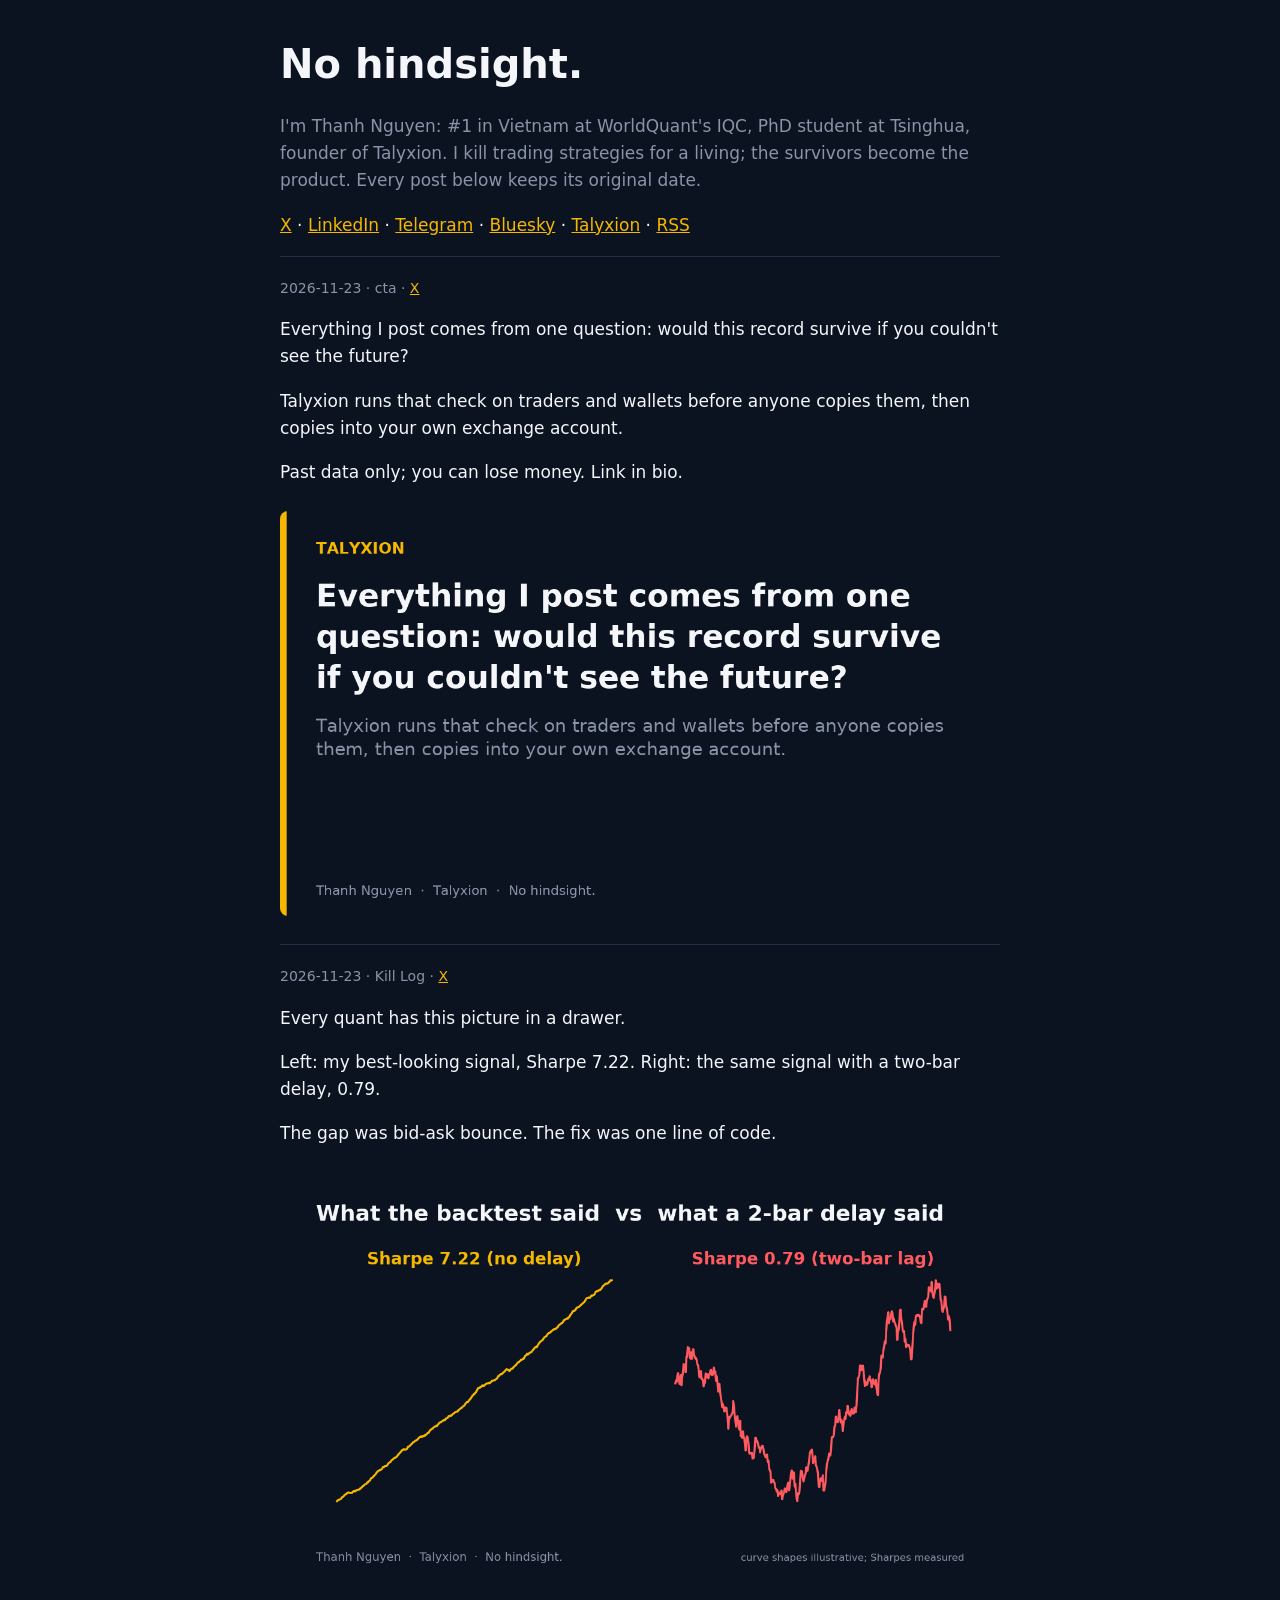
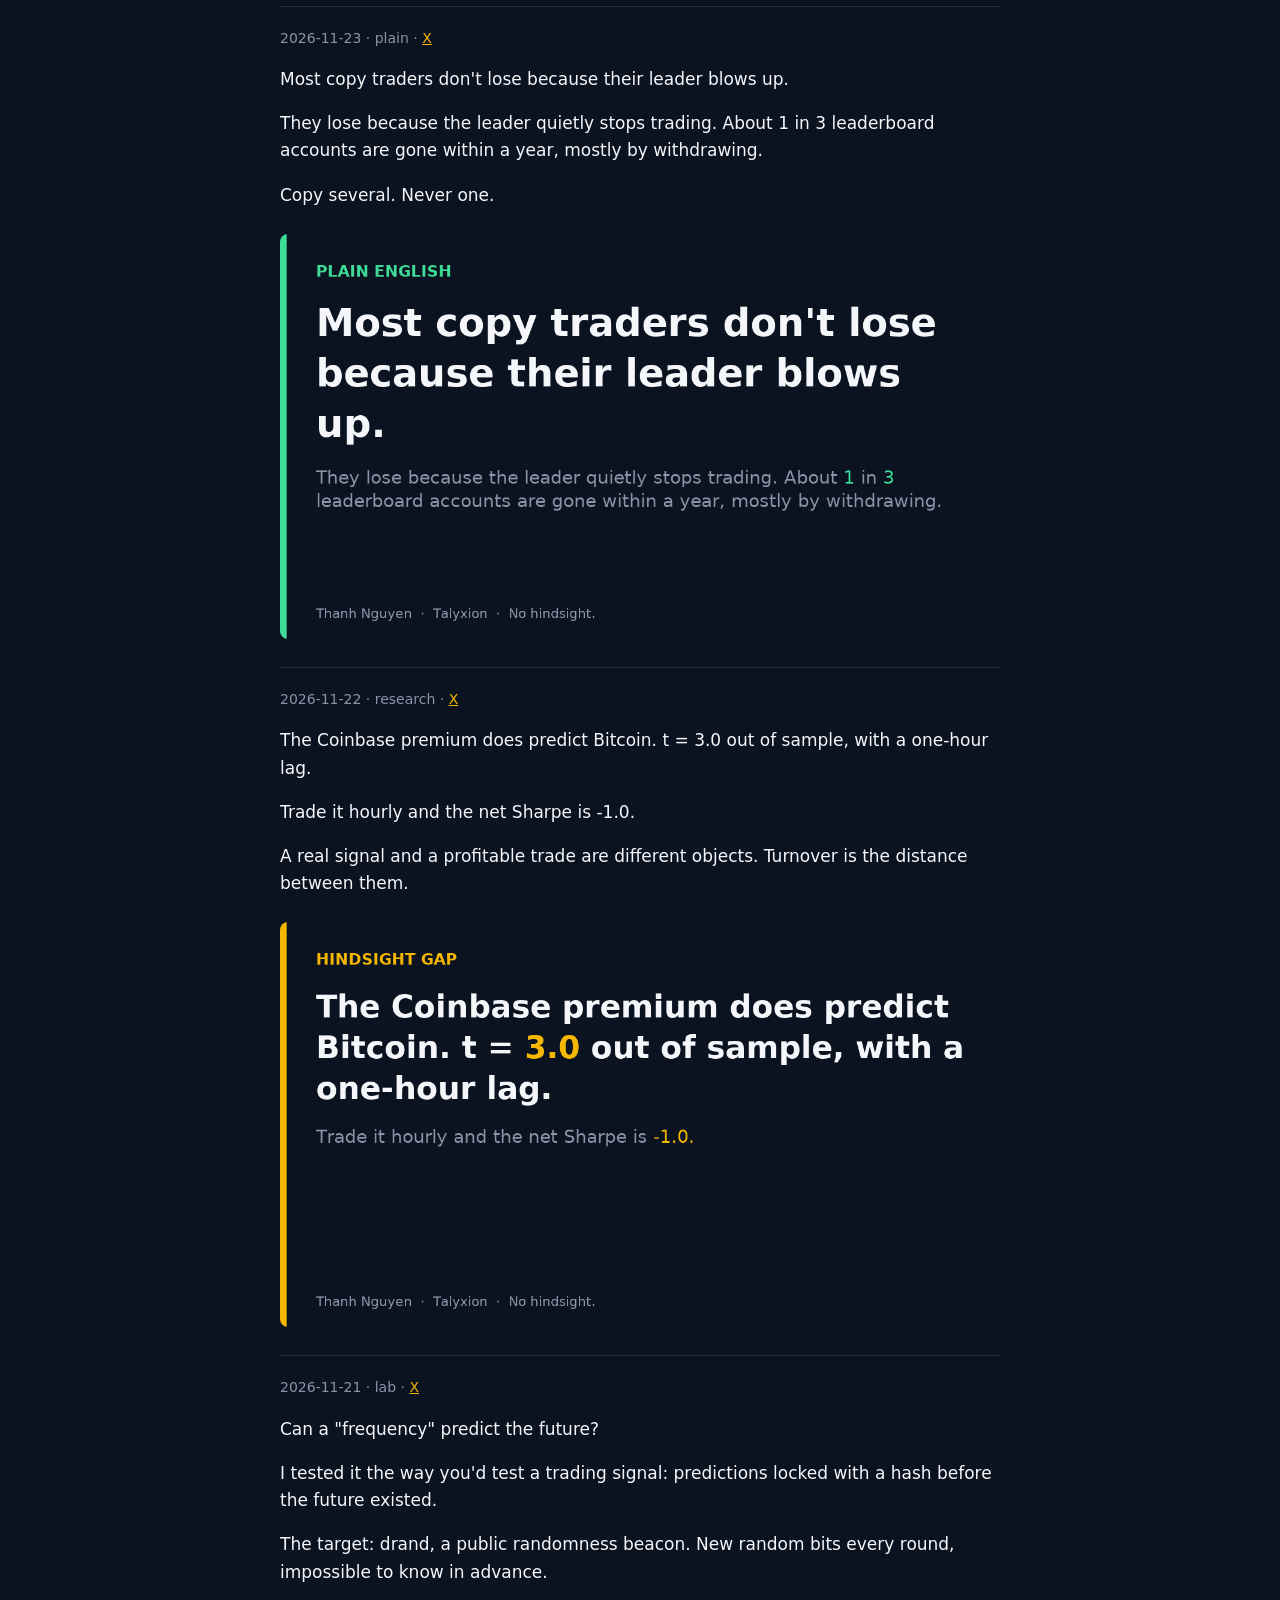
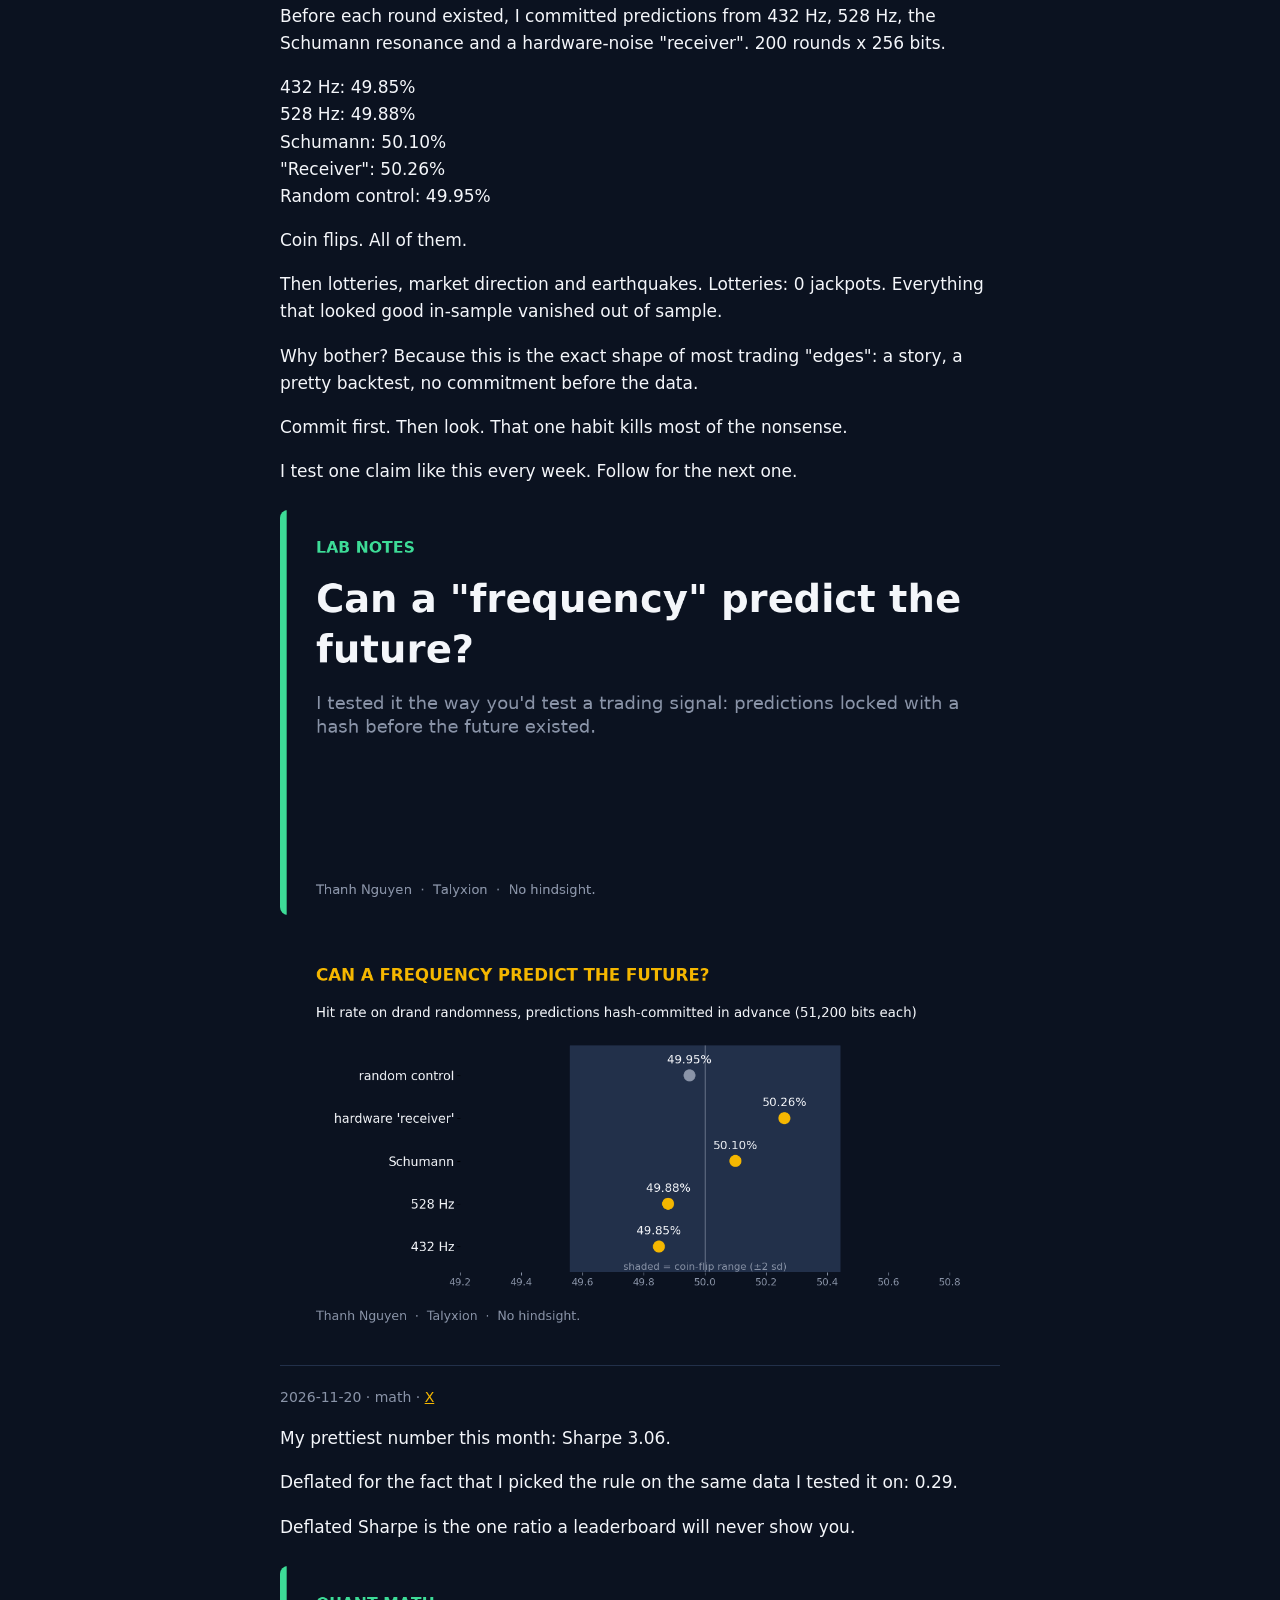
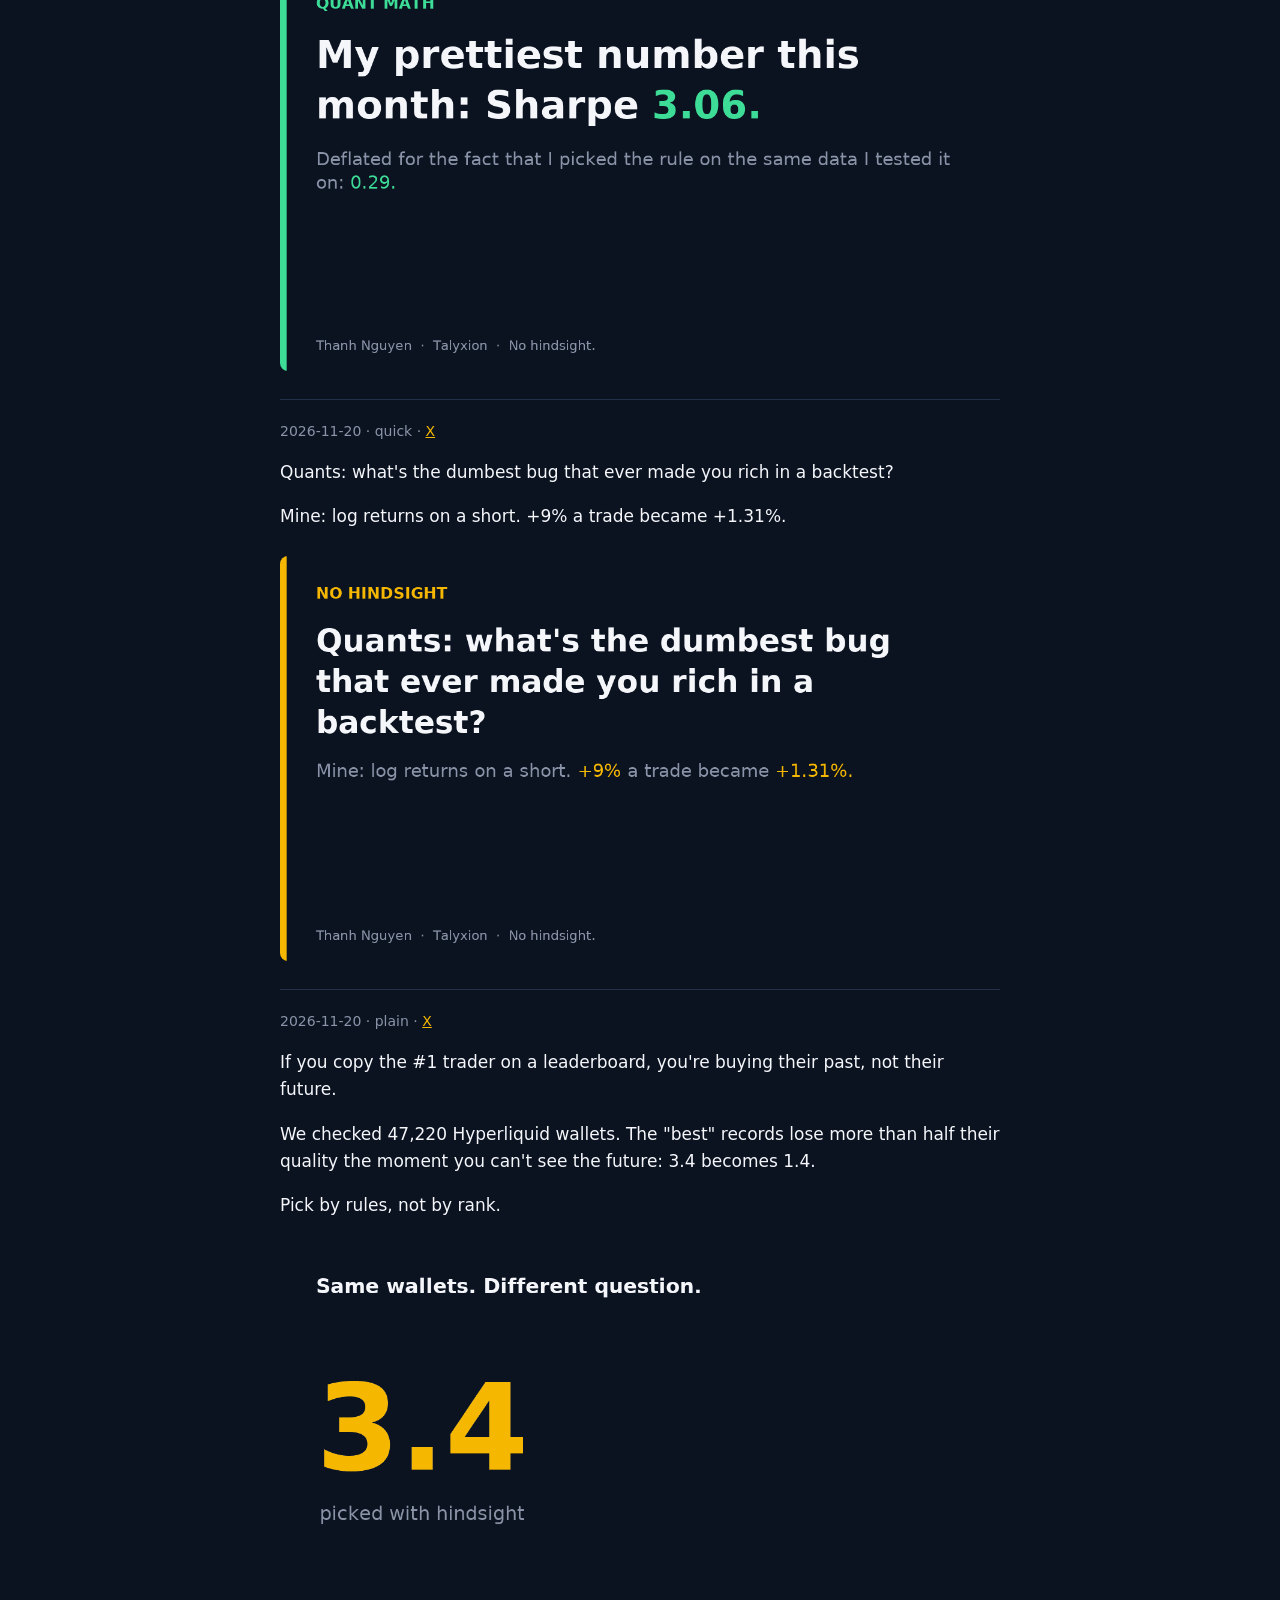
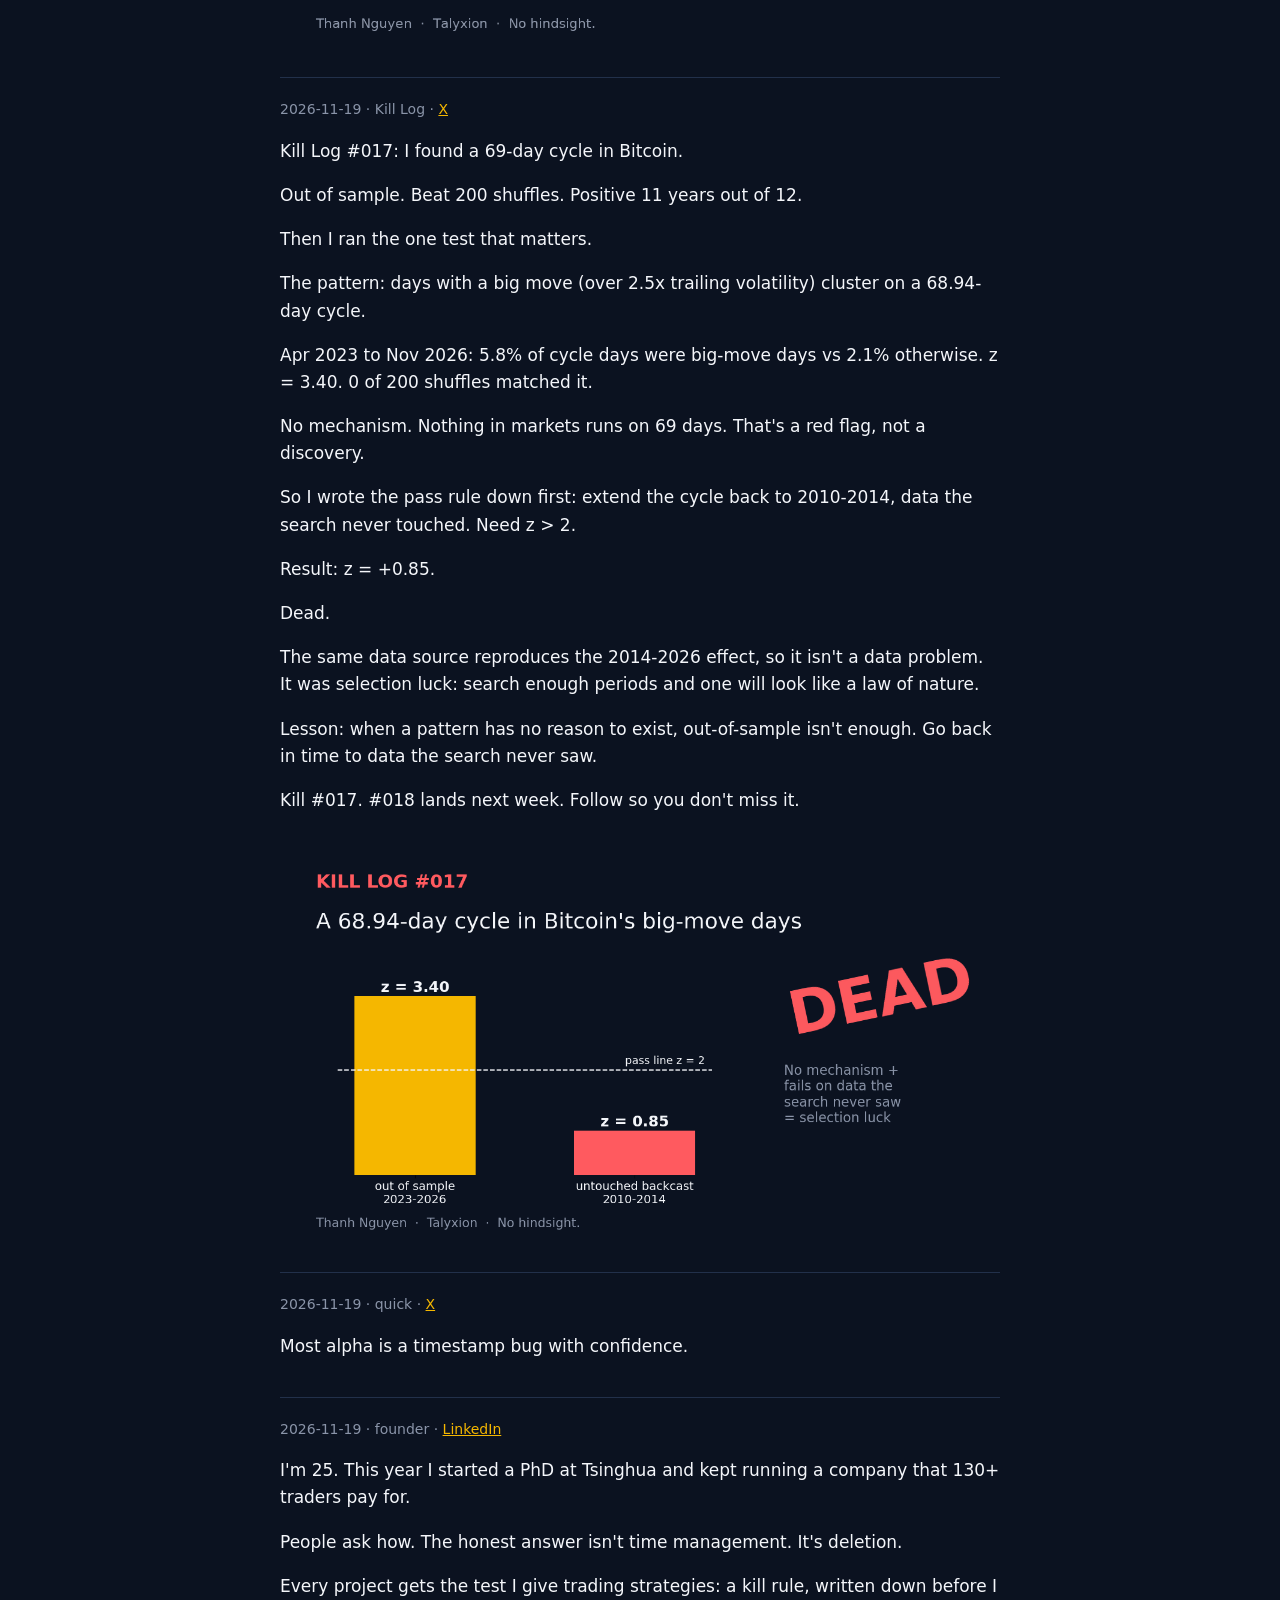
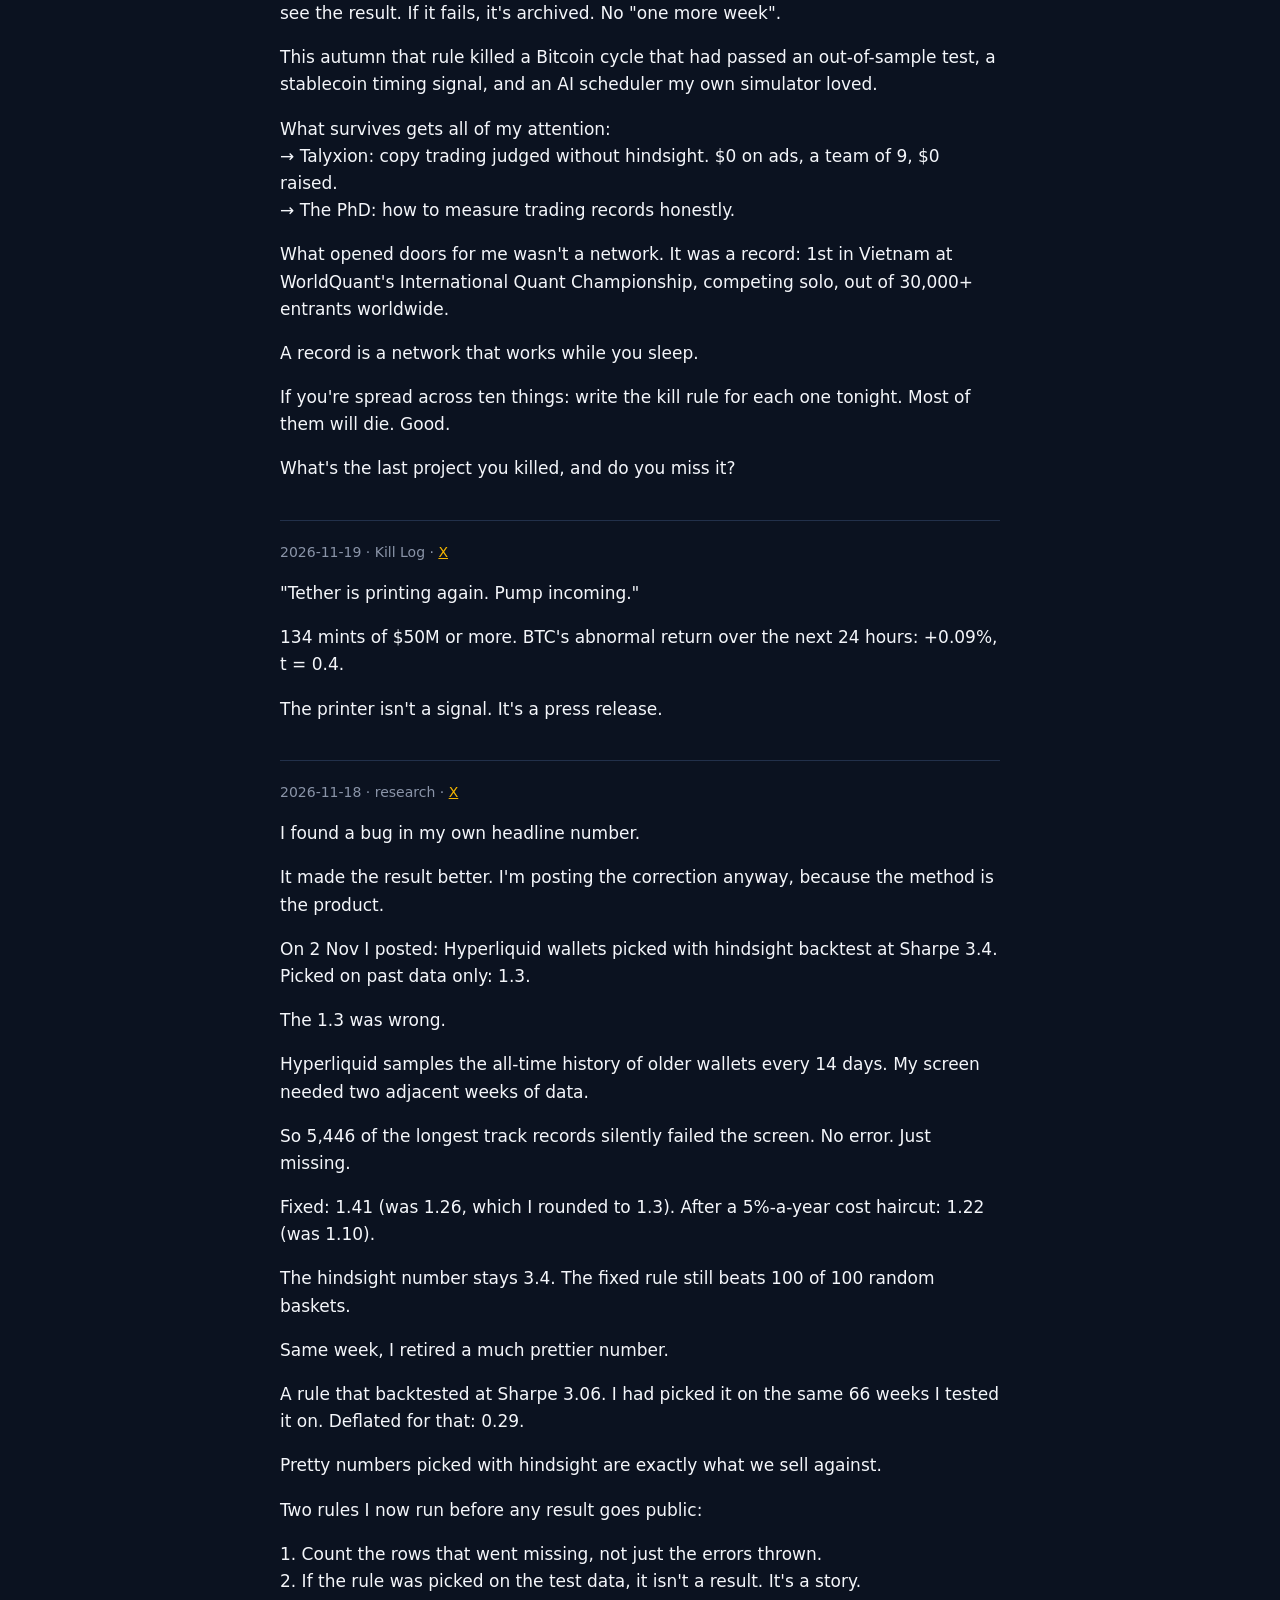
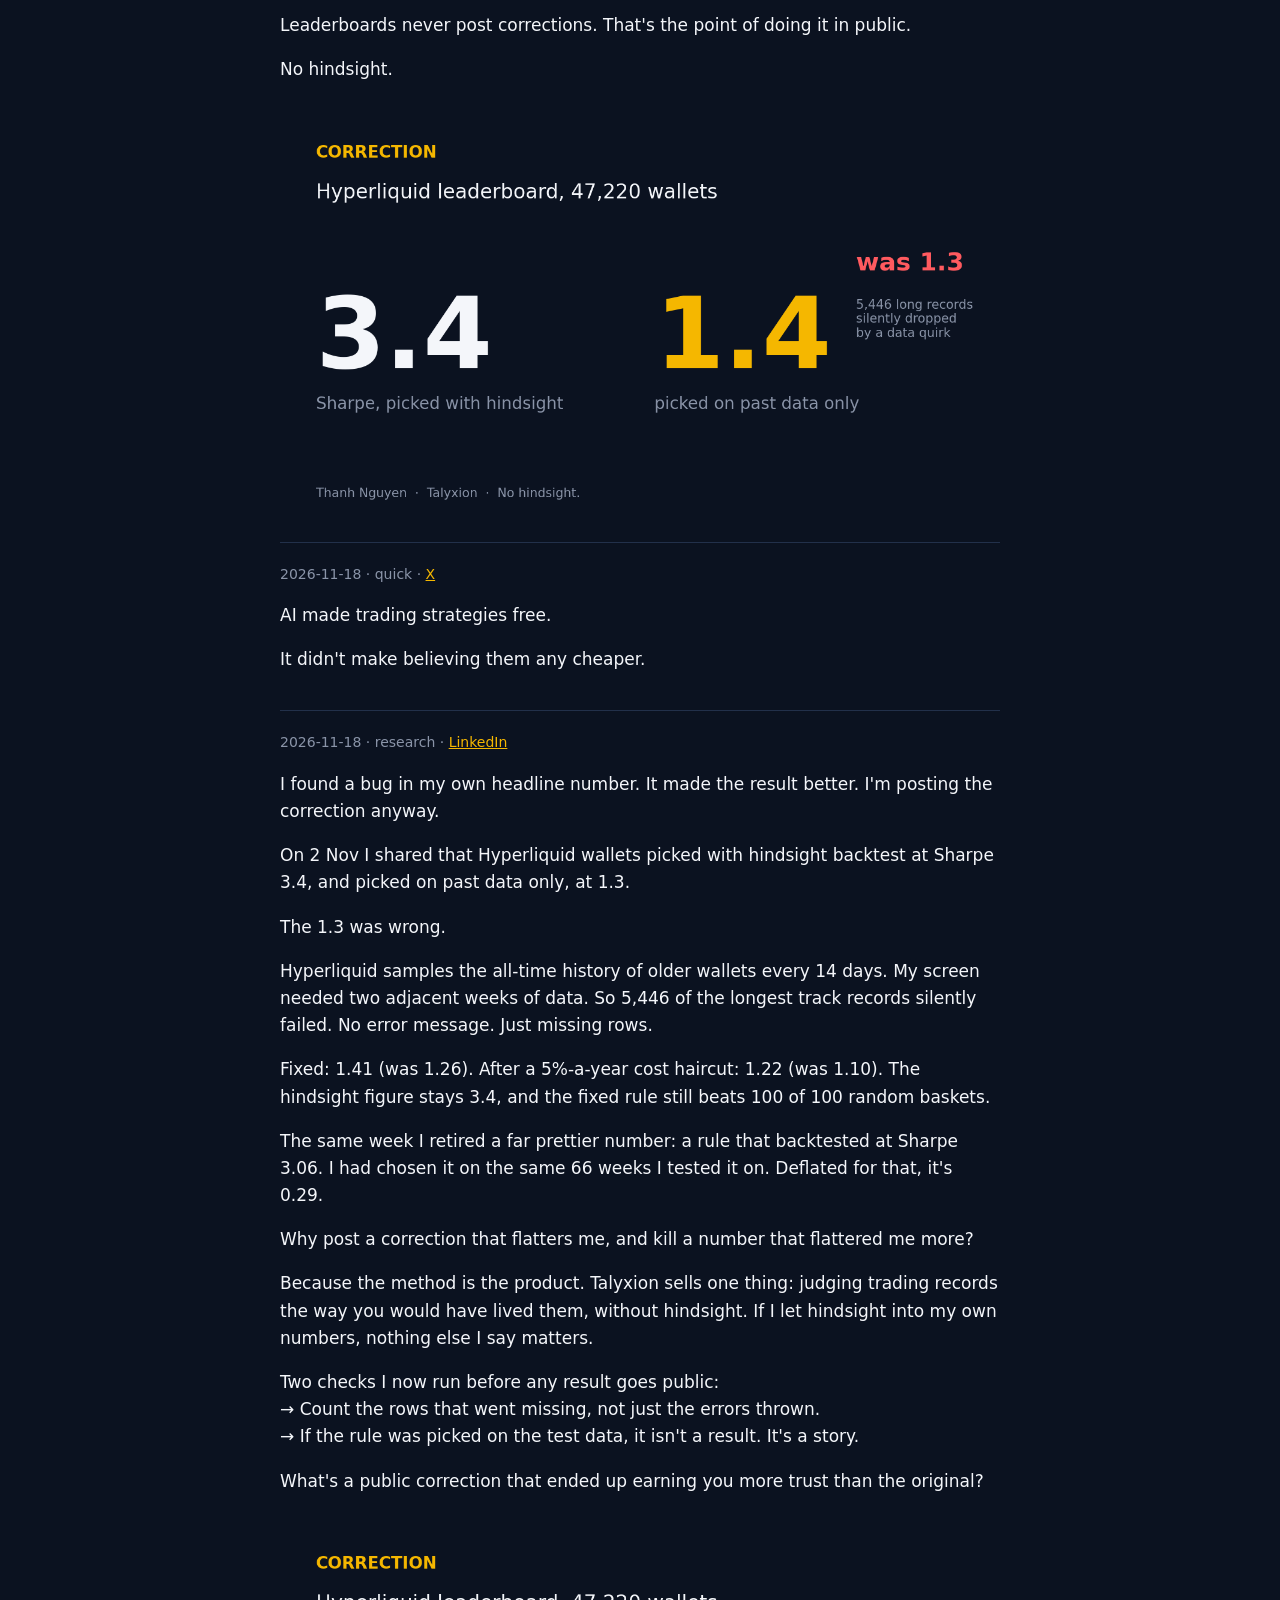
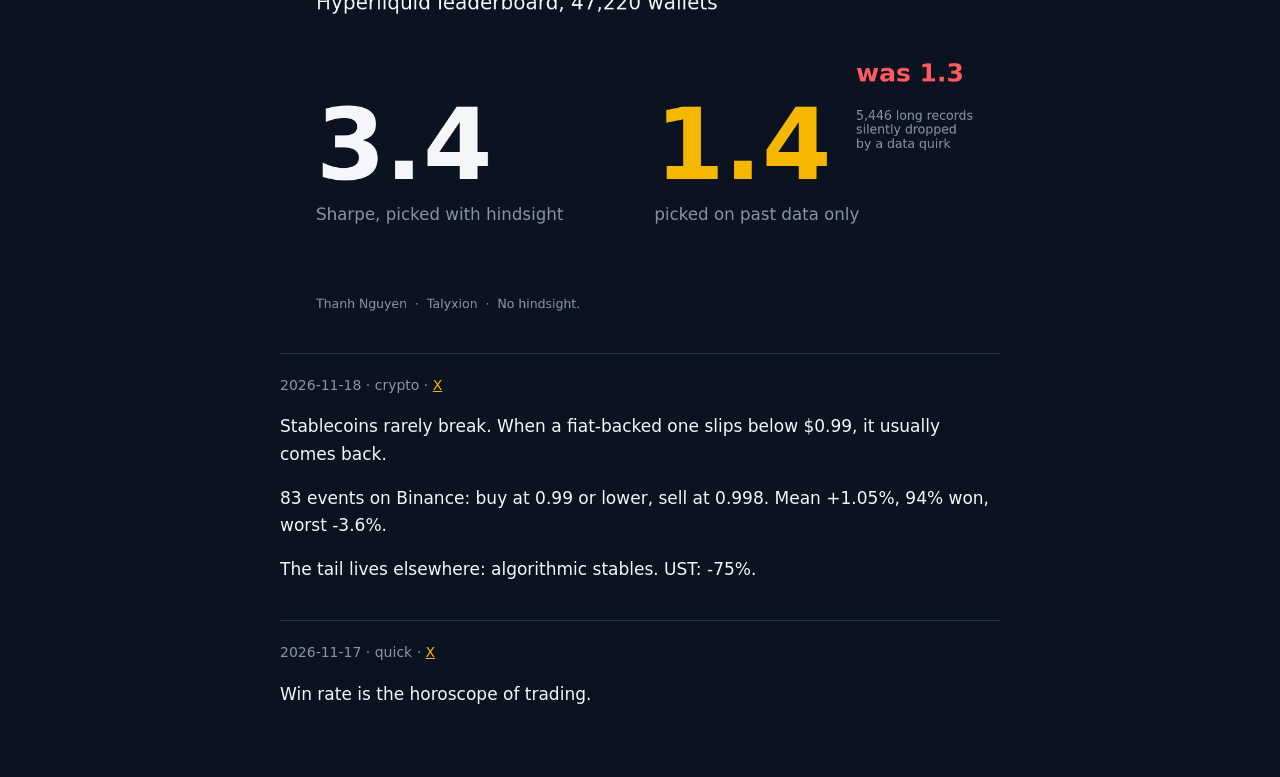
==== commit c401cdce: "archive 2026-11-23 (17 posts)" ====
--- a/index.html
+++ b/index.html
@@ -8,4 +8,4 @@
 img{max-width:100%;border-radius:8px;margin-top:8px}</style></head><body><main>
 <h1>No hindsight.</h1><p class="sub">I'm Thanh Nguyen: #1 in Vietnam at WorldQuant's IQC, PhD student at Tsinghua, founder of Talyxion.
 I kill trading strategies for a living; the survivors become the product. Every post below keeps its original date.</p>
-<p><a href="https://x.com/ThnhNguyn163969">X</a> · <a href="https://www.linkedin.com/in/akuma9999/">LinkedIn</a> · <a href="https://t.me/thanh_nohindsight">Telegram</a> · <a href="https://bsky.app/profile/thanh-nohindsight.bsky.social">Bluesky</a> · <a href="https://talyxion.com">Talyxion</a> · <a href="feed.xml">RSS</a></p><article id="S28"><div class="meta"><time datetime="2026-11-22T14:00:02Z">2026-11-22</time> · research · <a href="https://x.com/i/status/2124503171754344618">X</a></div><p>The Coinbase premium does predict Bitcoin. t = 3.0 out of sample, with a one-hour lag.</p><p>Trade it hourly and the net Sharpe is -1.0.</p><p>A real signal and a profitable trade are different objects. Turnover is the distance between them.</p><img src="media/S28.png" alt="" loading="lazy"></article><article id="T07"><div class="meta"><time datetime="2026-11-21T14:00:17Z">2026-11-21</time> · lab · <a href="https://x.com/i/status/2124140783280521269">X</a></div><p>Can a &quot;frequency&quot; predict the future?</p><p>I tested it the way you&#x27;d test a trading signal: predictions locked with a hash before the future existed.</p><p>The target: drand, a public randomness beacon. New random bits every round, impossible to know in advance.</p><p>Before each round existed, I committed predictions from 432 Hz, 528 Hz, the Schumann resonance and a hardware-noise &quot;receiver&quot;. 200 rounds x 256 bits.</p><p>432 Hz: 49.85%<br>528 Hz: 49.88%<br>Schumann: 50.10%<br>&quot;Receiver&quot;: 50.26%<br>Random control: 49.95%</p><p>Coin flips. All of them.</p><p>Then lotteries, market direction and earthquakes. Lotteries: 0 jackpots. Everything that looked good in-sample vanished out of sample.</p><p>Why bother? Because this is the exact shape of most trading &quot;edges&quot;: a story, a pretty backtest, no commitment before the data.</p><p>Commit first. Then look. That one habit kills most of the nonsense.</p><p>I test one claim like this every week. Follow for the next one.</p><img src="media/T07.png" alt="" loading="lazy"><img src="media/card_drand.png" alt="" loading="lazy"></article><article id="S25"><div class="meta"><time datetime="2026-11-20T14:00:02Z">2026-11-20</time> · math · <a href="https://x.com/i/status/2123778397881143340">X</a></div><p>My prettiest number this month: Sharpe 3.06.</p><p>Deflated for the fact that I picked the rule on the same data I tested it on: 0.29.</p><p>Deflated Sharpe is the one ratio a leaderboard will never show you.</p><img src="media/S25.png" alt="" loading="lazy"></article><article id="Q04"><div class="meta"><time datetime="2026-11-20T08:00:07Z">2026-11-20</time> · quick · <a href="https://x.com/i/status/2123687820632248589">X</a></div><p>Quants: what&#x27;s the dumbest bug that ever made you rich in a backtest?</p><p>Mine: log returns on a short. +9% a trade became +1.31%.</p><img src="media/Q04.png" alt="" loading="lazy"></article><article id="P01"><div class="meta"><time datetime="2026-11-20T01:30:02Z">2026-11-20</time> · plain · <a href="https://x.com/i/status/2123589653454524886">X</a></div><p>If you copy the #1 trader on a leaderboard, you&#x27;re buying their past, not their future.</p><p>We checked 47,220 Hyperliquid wallets. The &quot;best&quot; records lose more than half their quality the moment you can&#x27;t see the future: 3.4 becomes 1.4.</p><p>Pick by rules, not by rank.</p><img src="media/gif_hindsight.gif" alt="" loading="lazy"></article><article id="T06"><div class="meta"><time datetime="2026-11-19T14:00:16Z">2026-11-19</time> · Kill Log · <a href="https://x.com/i/status/2123416009340325968">X</a></div><p>Kill Log #017: I found a 69-day cycle in Bitcoin.</p><p>Out of sample. Beat 200 shuffles. Positive 11 years out of 12.</p><p>Then I ran the one test that matters.</p><p>The pattern: days with a big move (over 2.5x trailing volatility) cluster on a 68.94-day cycle.</p><p>Apr 2023 to Nov 2026: 5.8% of cycle days were big-move days vs 2.1% otherwise. z = 3.40. 0 of 200 shuffles matched it.</p><p>No mechanism. Nothing in markets runs on 69 days. That&#x27;s a red flag, not a discovery.</p><p>So I wrote the pass rule down first: extend the cycle back to 2010-2014, data the search never touched. Need z &gt; 2.</p><p>Result: z = +0.85.</p><p>Dead.</p><p>The same data source reproduces the 2014-2026 effect, so it isn&#x27;t a data problem. It was selection luck: search enough periods and one will look like a law of nature.</p><p>Lesson: when a pattern has no reason to exist, out-of-sample isn&#x27;t enough. Go back in time to data the search never saw.</p><p>Kill #017. #018 lands next week. Follow so you don&#x27;t miss it.</p><img src="media/card_kill017.png" alt="" loading="lazy"></article><article id="Q03"><div class="meta"><time datetime="2026-11-19T08:00:01Z">2026-11-19</time> · quick · <a href="https://x.com/i/status/2123325409702056439">X</a></div><p>Most alpha is a timestamp bug with confidence.</p></article><article id="L02"><div class="meta"><time datetime="2026-11-19T03:00:02Z">2026-11-19</time> · founder · <a href="https://www.linkedin.com/feed/update/urn:li:share:7529015601164402688/">LinkedIn</a></div><p>I&#x27;m 25. This year I started a PhD at Tsinghua and kept running a company that 130+ traders pay for.</p><p>People ask how. The honest answer isn&#x27;t time management. It&#x27;s deletion.</p><p>Every project gets the test I give trading strategies: a kill rule, written down before I see the result. If it fails, it&#x27;s archived. No &quot;one more week&quot;.</p><p>This autumn that rule killed a Bitcoin cycle that had passed an out-of-sample test, a stablecoin timing signal, and an AI scheduler my own simulator loved.</p><p>What survives gets all of my attention:<br>→ Talyxion: copy trading judged without hindsight. $0 on ads, a team of 9, $0 raised.<br>→ The PhD: how to measure trading records honestly.</p><p>What opened doors for me wasn&#x27;t a network. It was a record: 1st in Vietnam at WorldQuant&#x27;s International Quant Championship, competing solo, out of 30,000+ entrants worldwide.</p><p>A record is a network that works while you sleep.</p><p>If you&#x27;re spread across ten things: write the kill rule for each one tonight. Most of them will die. Good.</p><p>What&#x27;s the last project you killed, and do you miss it?</p></article><article id="S24"><div class="meta"><time datetime="2026-11-19T01:30:01Z">2026-11-19</time> · Kill Log · <a href="https://x.com/i/status/2123227262300639257">X</a></div><p>&quot;Tether is printing again. Pump incoming.&quot;</p><p>134 mints of $50M or more. BTC&#x27;s abnormal return over the next 24 hours: +0.09%, t = 0.4.</p><p>The printer isn&#x27;t a signal. It&#x27;s a press release.</p></article><article id="T05"><div class="meta"><time datetime="2026-11-18T14:00:23Z">2026-11-18</time> · research · <a href="https://x.com/i/status/2123053622053495160">X</a></div><p>I found a bug in my own headline number.</p><p>It made the result better. I&#x27;m posting the correction anyway, because the method is the product.</p><p>On 2 Nov I posted: Hyperliquid wallets picked with hindsight backtest at Sharpe 3.4. Picked on past data only: 1.3.</p><p>The 1.3 was wrong.</p><p>Hyperliquid samples the all-time history of older wallets every 14 days. My screen needed two adjacent weeks of data.</p><p>So 5,446 of the longest track records silently failed the screen. No error. Just missing.</p><p>Fixed: 1.41 (was 1.26, which I rounded to 1.3). After a 5%-a-year cost haircut: 1.22 (was 1.10).</p><p>The hindsight number stays 3.4. The fixed rule still beats 100 of 100 random baskets.</p><p>Same week, I retired a much prettier number.</p><p>A rule that backtested at Sharpe 3.06. I had picked it on the same 66 weeks I tested it on. Deflated for that: 0.29.</p><p>Pretty numbers picked with hindsight are exactly what we sell against.</p><p>Two rules I now run before any result goes public:</p><p>1. Count the rows that went missing, not just the errors thrown.<br>2. If the rule was picked on the test data, it isn&#x27;t a result. It&#x27;s a story.</p><p>Leaderboards never post corrections. That&#x27;s the point of doing it in public.</p><p>No hindsight.</p><img src="media/card_correction.png" alt="" loading="lazy"></article><article id="Q02"><div class="meta"><time datetime="2026-11-18T08:00:01Z">2026-11-18</time> · quick · <a href="https://x.com/i/status/2122963019865186658">X</a></div><p>AI made trading strategies free.</p><p>It didn&#x27;t make believing them any cheaper.</p></article><article id="L01"><div class="meta"><time datetime="2026-11-18T03:00:23Z">2026-11-18</time> · research · <a href="https://www.linkedin.com/feed/update/urn:li:share:7528653301299712000/">LinkedIn</a></div><p>I found a bug in my own headline number. It made the result better. I&#x27;m posting the correction anyway.</p><p>On 2 Nov I shared that Hyperliquid wallets picked with hindsight backtest at Sharpe 3.4, and picked on past data only, at 1.3.</p><p>The 1.3 was wrong.</p><p>Hyperliquid samples the all-time history of older wallets every 14 days. My screen needed two adjacent weeks of data. So 5,446 of the longest track records silently failed. No error message. Just missing rows.</p><p>Fixed: 1.41 (was 1.26). After a 5%-a-year cost haircut: 1.22 (was 1.10). The hindsight figure stays 3.4, and the fixed rule still beats 100 of 100 random baskets.</p><p>The same week I retired a far prettier number: a rule that backtested at Sharpe 3.06. I had chosen it on the same 66 weeks I tested it on. Deflated for that, it&#x27;s 0.29.</p><p>Why post a correction that flatters me, and kill a number that flattered me more?</p><p>Because the method is the product. Talyxion sells one thing: judging trading records the way you would have lived them, without hindsight. If I let hindsight into my own numbers, nothing else I say matters.</p><p>Two checks I now run before any result goes public:<br>→ Count the rows that went missing, not just the errors thrown.<br>→ If the rule was picked on the test data, it isn&#x27;t a result. It&#x27;s a story.</p><p>What&#x27;s a public correction that ended up earning you more trust than the original?</p><img src="media/card_correction.png" alt="" loading="lazy"></article><article id="S23"><div class="meta"><time datetime="2026-11-18T01:30:02Z">2026-11-18</time> · crypto · <a href="https://x.com/i/status/2122864875601031574">X</a></div><p>Stablecoins rarely break. When a fiat-backed one slips below $0.99, it usually comes back.</p><p>83 events on Binance: buy at 0.99 or lower, sell at 0.998. Mean +1.05%, 94% won, worst -3.6%.</p><p>The tail lives elsewhere: algorithmic stables. UST: -75%.</p></article><article id="Q01"><div class="meta"><time datetime="2026-11-17T20:20:29Z">2026-11-17</time> · quick · <a href="https://x.com/i/status/2122786978378981792">X</a></div><p>Win rate is the horoscope of trading.</p></article></main></body></html>+<p><a href="https://x.com/ThnhNguyn163969">X</a> · <a href="https://www.linkedin.com/in/akuma9999/">LinkedIn</a> · <a href="https://t.me/thanh_nohindsight">Telegram</a> · <a href="https://bsky.app/profile/thanh-nohindsight.bsky.social">Bluesky</a> · <a href="https://talyxion.com">Talyxion</a> · <a href="feed.xml">RSS</a></p><article id="C01"><div class="meta"><time datetime="2026-11-23T14:00:03Z">2026-11-23</time> · cta · <a href="https://x.com/i/status/2124865562992062967">X</a></div><p>Everything I post comes from one question: would this record survive if you couldn&#x27;t see the future?</p><p>Talyxion runs that check on traders and wallets before anyone copies them, then copies into your own exchange account.</p><p>Past data only; you can lose money. Link in bio.</p><img src="media/C01.png" alt="" loading="lazy"></article><article id="M01"><div class="meta"><time datetime="2026-11-23T08:00:02Z">2026-11-23</time> · Kill Log · <a href="https://x.com/i/status/2124774963676852298">X</a></div><p>Every quant has this picture in a drawer.</p><p>Left: my best-looking signal, Sharpe 7.22. Right: the same signal with a two-bar delay, 0.79.</p><p>The gap was bid-ask bounce. The fix was one line of code.</p><img src="media/meme_backtest_vs_live.png" alt="" loading="lazy"></article><article id="P02"><div class="meta"><time datetime="2026-11-23T01:30:02Z">2026-11-23</time> · plain · <a href="https://x.com/i/status/2124676816552243250">X</a></div><p>Most copy traders don&#x27;t lose because their leader blows up.</p><p>They lose because the leader quietly stops trading. About 1 in 3 leaderboard accounts are gone within a year, mostly by withdrawing.</p><p>Copy several. Never one.</p><img src="media/P02.png" alt="" loading="lazy"></article><article id="S28"><div class="meta"><time datetime="2026-11-22T14:00:02Z">2026-11-22</time> · research · <a href="https://x.com/i/status/2124503171754344618">X</a></div><p>The Coinbase premium does predict Bitcoin. t = 3.0 out of sample, with a one-hour lag.</p><p>Trade it hourly and the net Sharpe is -1.0.</p><p>A real signal and a profitable trade are different objects. Turnover is the distance between them.</p><img src="media/S28.png" alt="" loading="lazy"></article><article id="T07"><div class="meta"><time datetime="2026-11-21T14:00:17Z">2026-11-21</time> · lab · <a href="https://x.com/i/status/2124140783280521269">X</a></div><p>Can a &quot;frequency&quot; predict the future?</p><p>I tested it the way you&#x27;d test a trading signal: predictions locked with a hash before the future existed.</p><p>The target: drand, a public randomness beacon. New random bits every round, impossible to know in advance.</p><p>Before each round existed, I committed predictions from 432 Hz, 528 Hz, the Schumann resonance and a hardware-noise &quot;receiver&quot;. 200 rounds x 256 bits.</p><p>432 Hz: 49.85%<br>528 Hz: 49.88%<br>Schumann: 50.10%<br>&quot;Receiver&quot;: 50.26%<br>Random control: 49.95%</p><p>Coin flips. All of them.</p><p>Then lotteries, market direction and earthquakes. Lotteries: 0 jackpots. Everything that looked good in-sample vanished out of sample.</p><p>Why bother? Because this is the exact shape of most trading &quot;edges&quot;: a story, a pretty backtest, no commitment before the data.</p><p>Commit first. Then look. That one habit kills most of the nonsense.</p><p>I test one claim like this every week. Follow for the next one.</p><img src="media/T07.png" alt="" loading="lazy"><img src="media/card_drand.png" alt="" loading="lazy"></article><article id="S25"><div class="meta"><time datetime="2026-11-20T14:00:02Z">2026-11-20</time> · math · <a href="https://x.com/i/status/2123778397881143340">X</a></div><p>My prettiest number this month: Sharpe 3.06.</p><p>Deflated for the fact that I picked the rule on the same data I tested it on: 0.29.</p><p>Deflated Sharpe is the one ratio a leaderboard will never show you.</p><img src="media/S25.png" alt="" loading="lazy"></article><article id="Q04"><div class="meta"><time datetime="2026-11-20T08:00:07Z">2026-11-20</time> · quick · <a href="https://x.com/i/status/2123687820632248589">X</a></div><p>Quants: what&#x27;s the dumbest bug that ever made you rich in a backtest?</p><p>Mine: log returns on a short. +9% a trade became +1.31%.</p><img src="media/Q04.png" alt="" loading="lazy"></article><article id="P01"><div class="meta"><time datetime="2026-11-20T01:30:02Z">2026-11-20</time> · plain · <a href="https://x.com/i/status/2123589653454524886">X</a></div><p>If you copy the #1 trader on a leaderboard, you&#x27;re buying their past, not their future.</p><p>We checked 47,220 Hyperliquid wallets. The &quot;best&quot; records lose more than half their quality the moment you can&#x27;t see the future: 3.4 becomes 1.4.</p><p>Pick by rules, not by rank.</p><img src="media/gif_hindsight.gif" alt="" loading="lazy"></article><article id="T06"><div class="meta"><time datetime="2026-11-19T14:00:16Z">2026-11-19</time> · Kill Log · <a href="https://x.com/i/status/2123416009340325968">X</a></div><p>Kill Log #017: I found a 69-day cycle in Bitcoin.</p><p>Out of sample. Beat 200 shuffles. Positive 11 years out of 12.</p><p>Then I ran the one test that matters.</p><p>The pattern: days with a big move (over 2.5x trailing volatility) cluster on a 68.94-day cycle.</p><p>Apr 2023 to Nov 2026: 5.8% of cycle days were big-move days vs 2.1% otherwise. z = 3.40. 0 of 200 shuffles matched it.</p><p>No mechanism. Nothing in markets runs on 69 days. That&#x27;s a red flag, not a discovery.</p><p>So I wrote the pass rule down first: extend the cycle back to 2010-2014, data the search never touched. Need z &gt; 2.</p><p>Result: z = +0.85.</p><p>Dead.</p><p>The same data source reproduces the 2014-2026 effect, so it isn&#x27;t a data problem. It was selection luck: search enough periods and one will look like a law of nature.</p><p>Lesson: when a pattern has no reason to exist, out-of-sample isn&#x27;t enough. Go back in time to data the search never saw.</p><p>Kill #017. #018 lands next week. Follow so you don&#x27;t miss it.</p><img src="media/card_kill017.png" alt="" loading="lazy"></article><article id="Q03"><div class="meta"><time datetime="2026-11-19T08:00:01Z">2026-11-19</time> · quick · <a href="https://x.com/i/status/2123325409702056439">X</a></div><p>Most alpha is a timestamp bug with confidence.</p></article><article id="L02"><div class="meta"><time datetime="2026-11-19T03:00:02Z">2026-11-19</time> · founder · <a href="https://www.linkedin.com/feed/update/urn:li:share:7529015601164402688/">LinkedIn</a></div><p>I&#x27;m 25. This year I started a PhD at Tsinghua and kept running a company that 130+ traders pay for.</p><p>People ask how. The honest answer isn&#x27;t time management. It&#x27;s deletion.</p><p>Every project gets the test I give trading strategies: a kill rule, written down before I see the result. If it fails, it&#x27;s archived. No &quot;one more week&quot;.</p><p>This autumn that rule killed a Bitcoin cycle that had passed an out-of-sample test, a stablecoin timing signal, and an AI scheduler my own simulator loved.</p><p>What survives gets all of my attention:<br>→ Talyxion: copy trading judged without hindsight. $0 on ads, a team of 9, $0 raised.<br>→ The PhD: how to measure trading records honestly.</p><p>What opened doors for me wasn&#x27;t a network. It was a record: 1st in Vietnam at WorldQuant&#x27;s International Quant Championship, competing solo, out of 30,000+ entrants worldwide.</p><p>A record is a network that works while you sleep.</p><p>If you&#x27;re spread across ten things: write the kill rule for each one tonight. Most of them will die. Good.</p><p>What&#x27;s the last project you killed, and do you miss it?</p></article><article id="S24"><div class="meta"><time datetime="2026-11-19T01:30:01Z">2026-11-19</time> · Kill Log · <a href="https://x.com/i/status/2123227262300639257">X</a></div><p>&quot;Tether is printing again. Pump incoming.&quot;</p><p>134 mints of $50M or more. BTC&#x27;s abnormal return over the next 24 hours: +0.09%, t = 0.4.</p><p>The printer isn&#x27;t a signal. It&#x27;s a press release.</p></article><article id="T05"><div class="meta"><time datetime="2026-11-18T14:00:23Z">2026-11-18</time> · research · <a href="https://x.com/i/status/2123053622053495160">X</a></div><p>I found a bug in my own headline number.</p><p>It made the result better. I&#x27;m posting the correction anyway, because the method is the product.</p><p>On 2 Nov I posted: Hyperliquid wallets picked with hindsight backtest at Sharpe 3.4. Picked on past data only: 1.3.</p><p>The 1.3 was wrong.</p><p>Hyperliquid samples the all-time history of older wallets every 14 days. My screen needed two adjacent weeks of data.</p><p>So 5,446 of the longest track records silently failed the screen. No error. Just missing.</p><p>Fixed: 1.41 (was 1.26, which I rounded to 1.3). After a 5%-a-year cost haircut: 1.22 (was 1.10).</p><p>The hindsight number stays 3.4. The fixed rule still beats 100 of 100 random baskets.</p><p>Same week, I retired a much prettier number.</p><p>A rule that backtested at Sharpe 3.06. I had picked it on the same 66 weeks I tested it on. Deflated for that: 0.29.</p><p>Pretty numbers picked with hindsight are exactly what we sell against.</p><p>Two rules I now run before any result goes public:</p><p>1. Count the rows that went missing, not just the errors thrown.<br>2. If the rule was picked on the test data, it isn&#x27;t a result. It&#x27;s a story.</p><p>Leaderboards never post corrections. That&#x27;s the point of doing it in public.</p><p>No hindsight.</p><img src="media/card_correction.png" alt="" loading="lazy"></article><article id="Q02"><div class="meta"><time datetime="2026-11-18T08:00:01Z">2026-11-18</time> · quick · <a href="https://x.com/i/status/2122963019865186658">X</a></div><p>AI made trading strategies free.</p><p>It didn&#x27;t make believing them any cheaper.</p></article><article id="L01"><div class="meta"><time datetime="2026-11-18T03:00:23Z">2026-11-18</time> · research · <a href="https://www.linkedin.com/feed/update/urn:li:share:7528653301299712000/">LinkedIn</a></div><p>I found a bug in my own headline number. It made the result better. I&#x27;m posting the correction anyway.</p><p>On 2 Nov I shared that Hyperliquid wallets picked with hindsight backtest at Sharpe 3.4, and picked on past data only, at 1.3.</p><p>The 1.3 was wrong.</p><p>Hyperliquid samples the all-time history of older wallets every 14 days. My screen needed two adjacent weeks of data. So 5,446 of the longest track records silently failed. No error message. Just missing rows.</p><p>Fixed: 1.41 (was 1.26). After a 5%-a-year cost haircut: 1.22 (was 1.10). The hindsight figure stays 3.4, and the fixed rule still beats 100 of 100 random baskets.</p><p>The same week I retired a far prettier number: a rule that backtested at Sharpe 3.06. I had chosen it on the same 66 weeks I tested it on. Deflated for that, it&#x27;s 0.29.</p><p>Why post a correction that flatters me, and kill a number that flattered me more?</p><p>Because the method is the product. Talyxion sells one thing: judging trading records the way you would have lived them, without hindsight. If I let hindsight into my own numbers, nothing else I say matters.</p><p>Two checks I now run before any result goes public:<br>→ Count the rows that went missing, not just the errors thrown.<br>→ If the rule was picked on the test data, it isn&#x27;t a result. It&#x27;s a story.</p><p>What&#x27;s a public correction that ended up earning you more trust than the original?</p><img src="media/card_correction.png" alt="" loading="lazy"></article><article id="S23"><div class="meta"><time datetime="2026-11-18T01:30:02Z">2026-11-18</time> · crypto · <a href="https://x.com/i/status/2122864875601031574">X</a></div><p>Stablecoins rarely break. When a fiat-backed one slips below $0.99, it usually comes back.</p><p>83 events on Binance: buy at 0.99 or lower, sell at 0.998. Mean +1.05%, 94% won, worst -3.6%.</p><p>The tail lives elsewhere: algorithmic stables. UST: -75%.</p></article><article id="Q01"><div class="meta"><time datetime="2026-11-17T20:20:29Z">2026-11-17</time> · quick · <a href="https://x.com/i/status/2122786978378981792">X</a></div><p>Win rate is the horoscope of trading.</p></article></main></body></html>
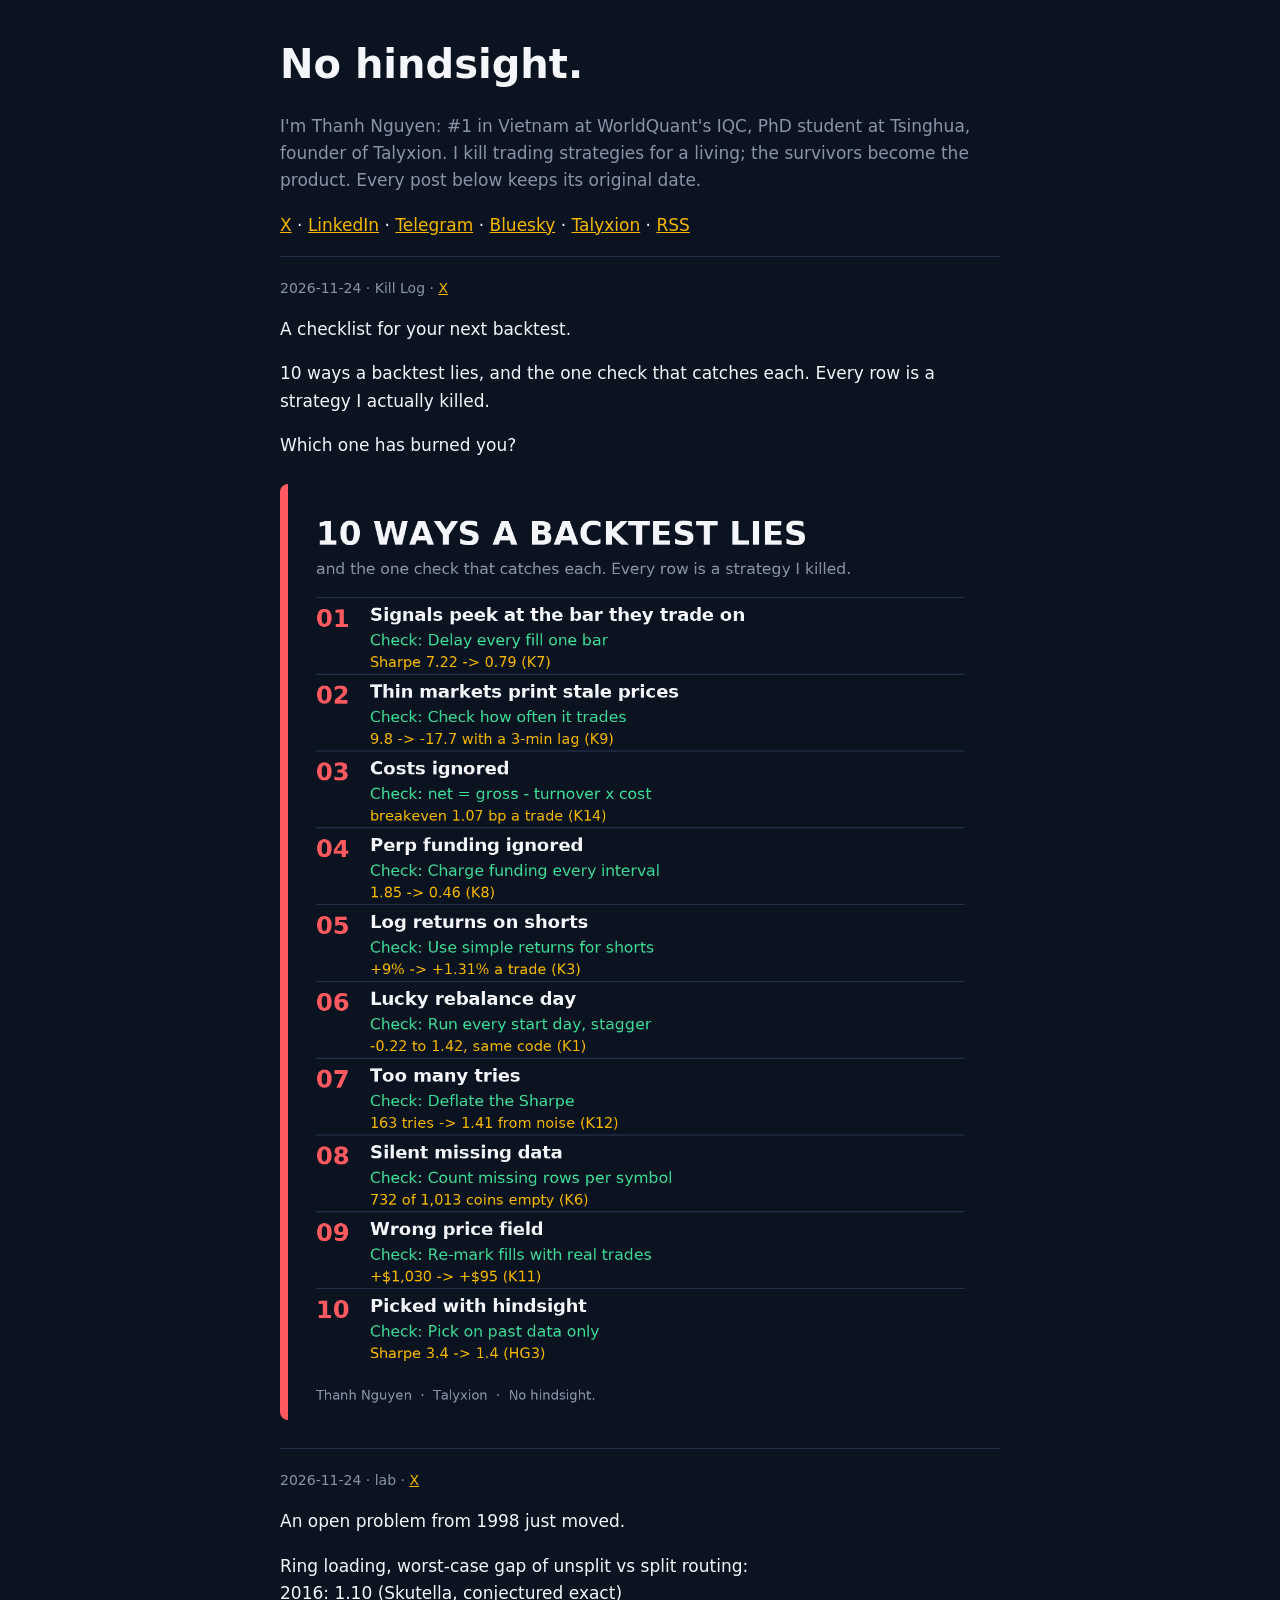
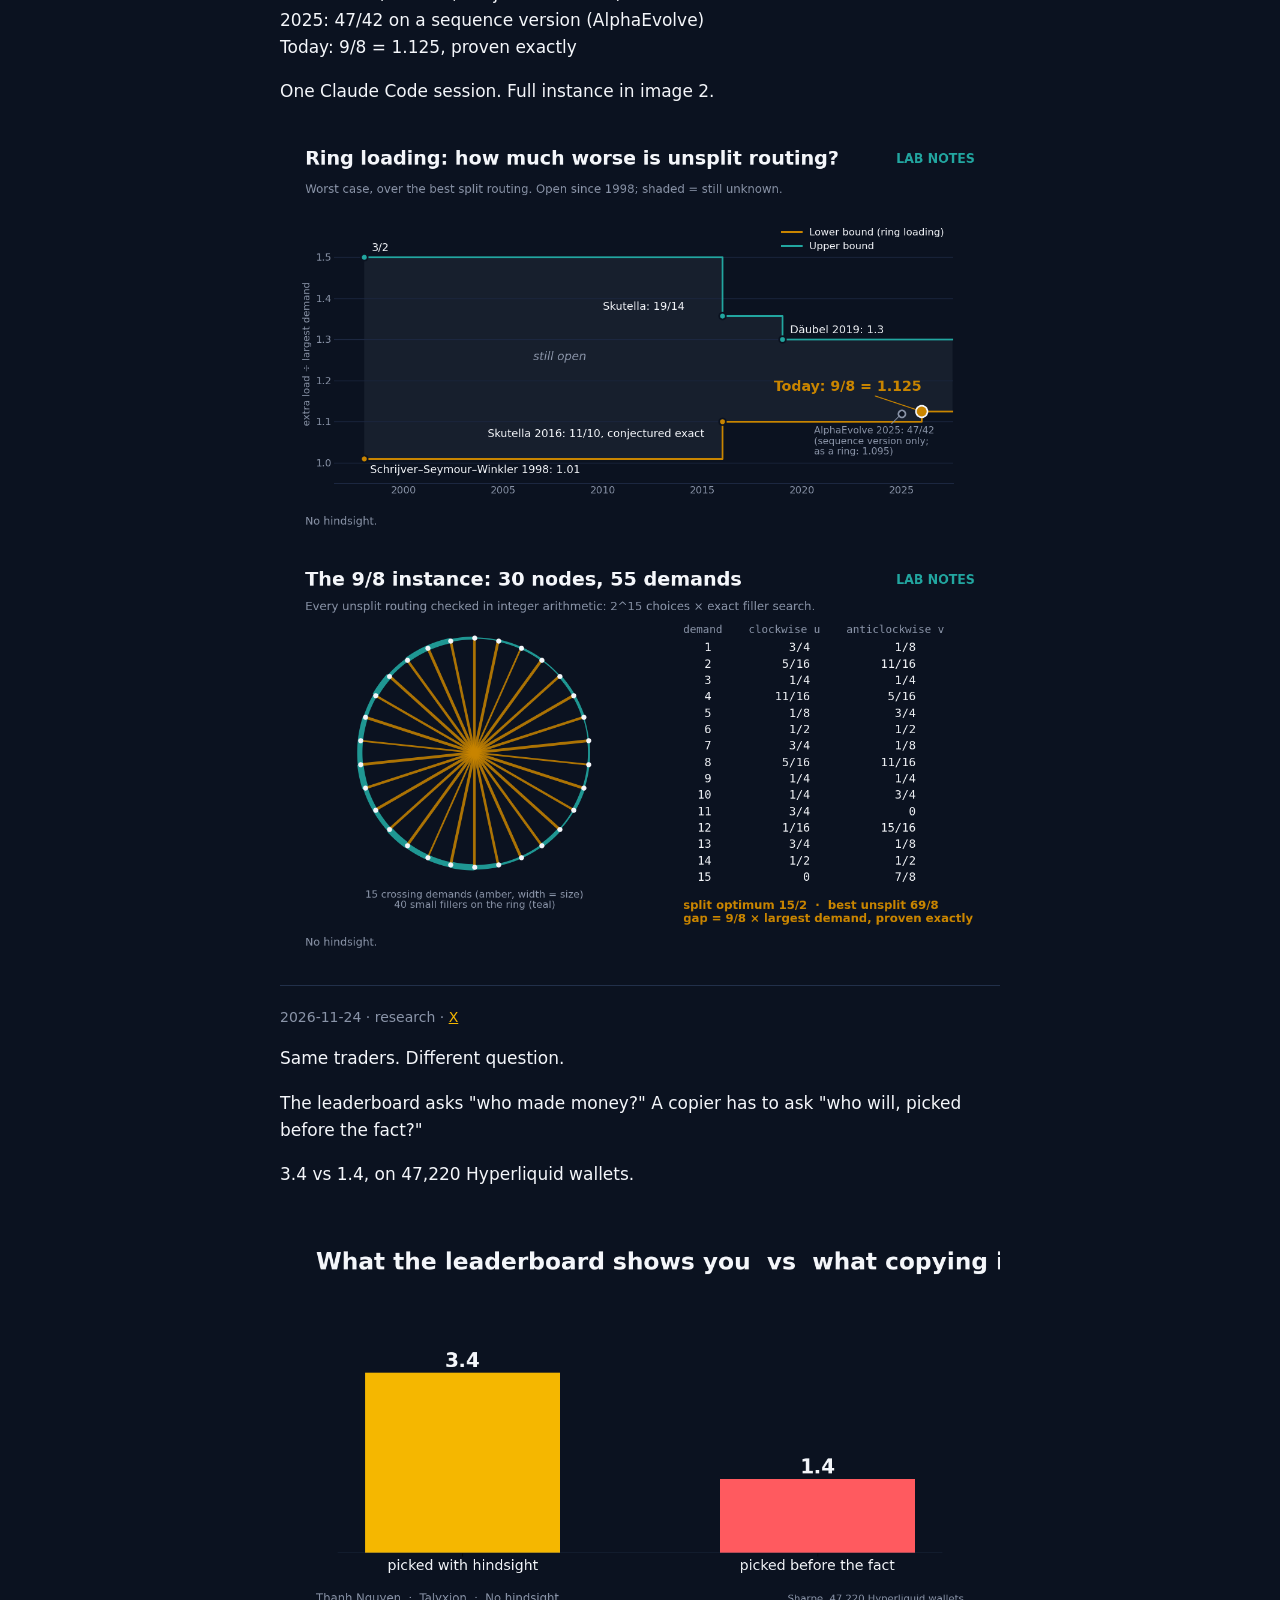
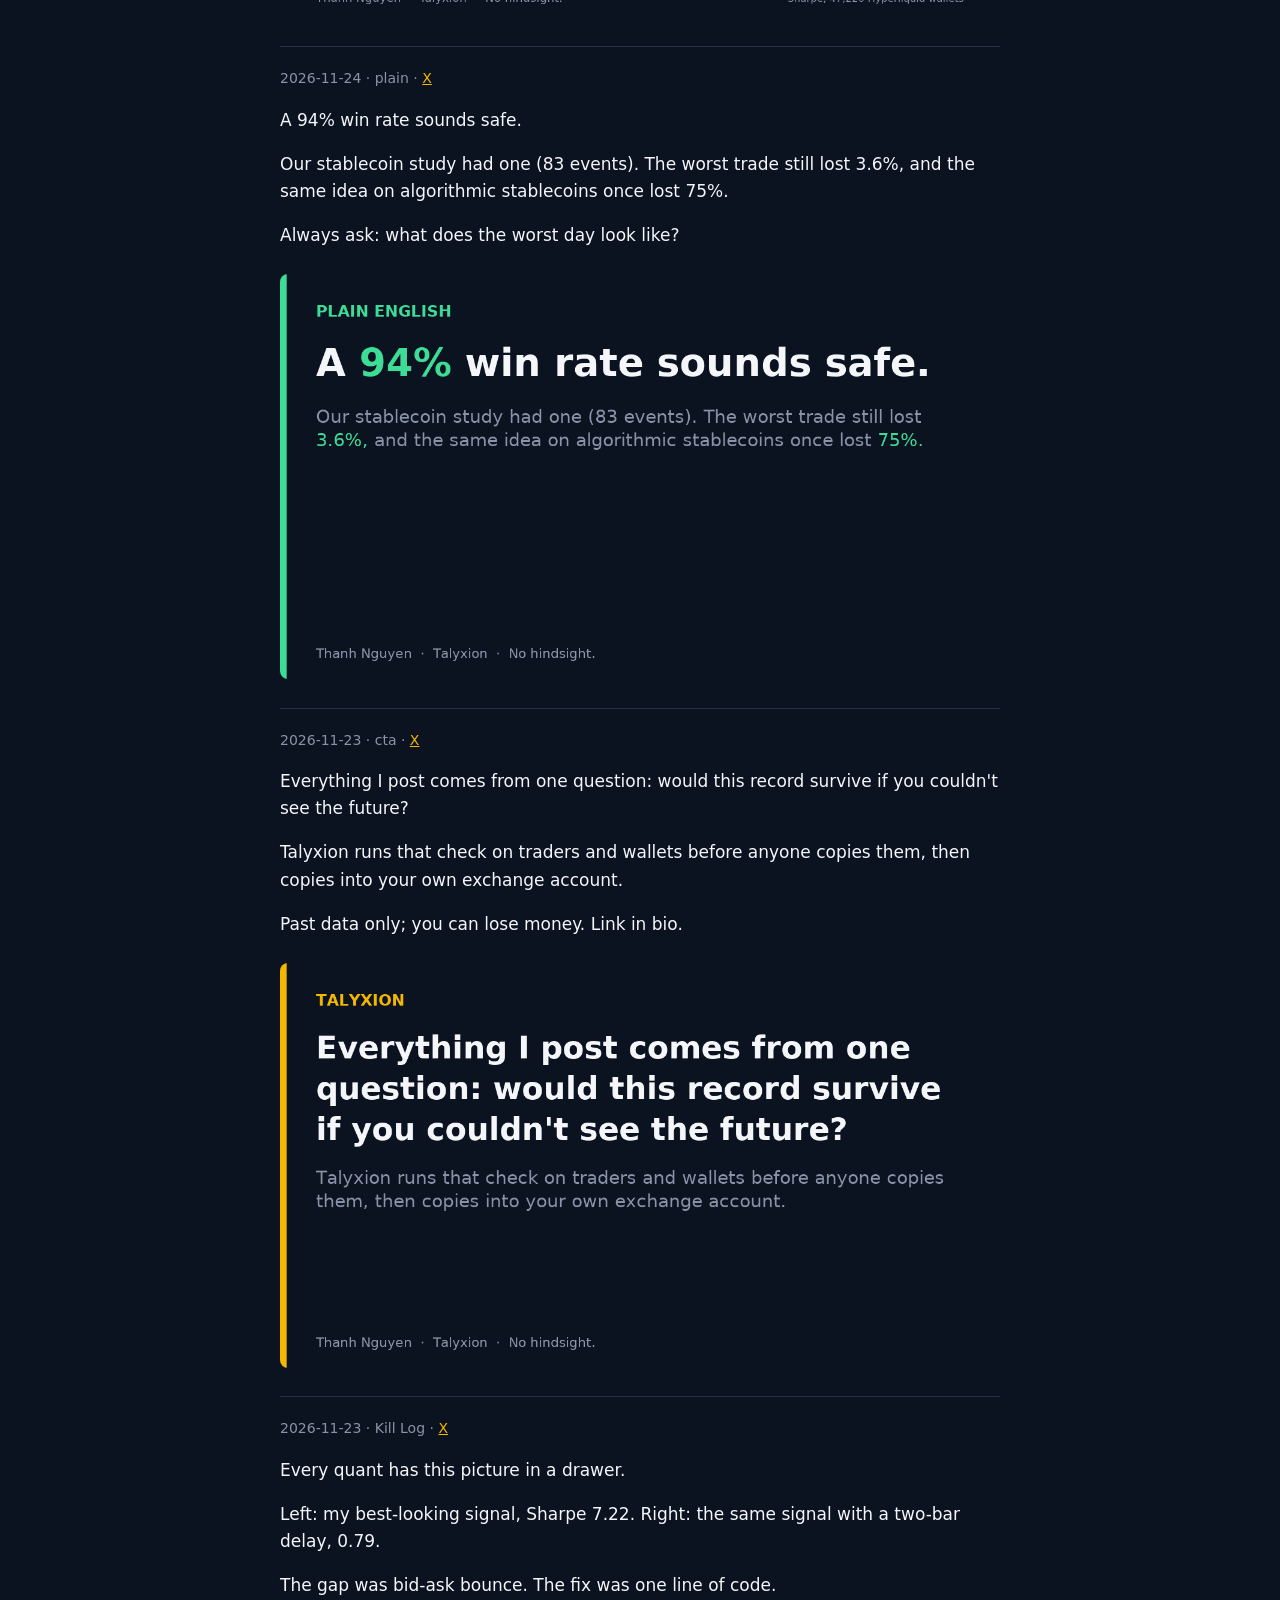
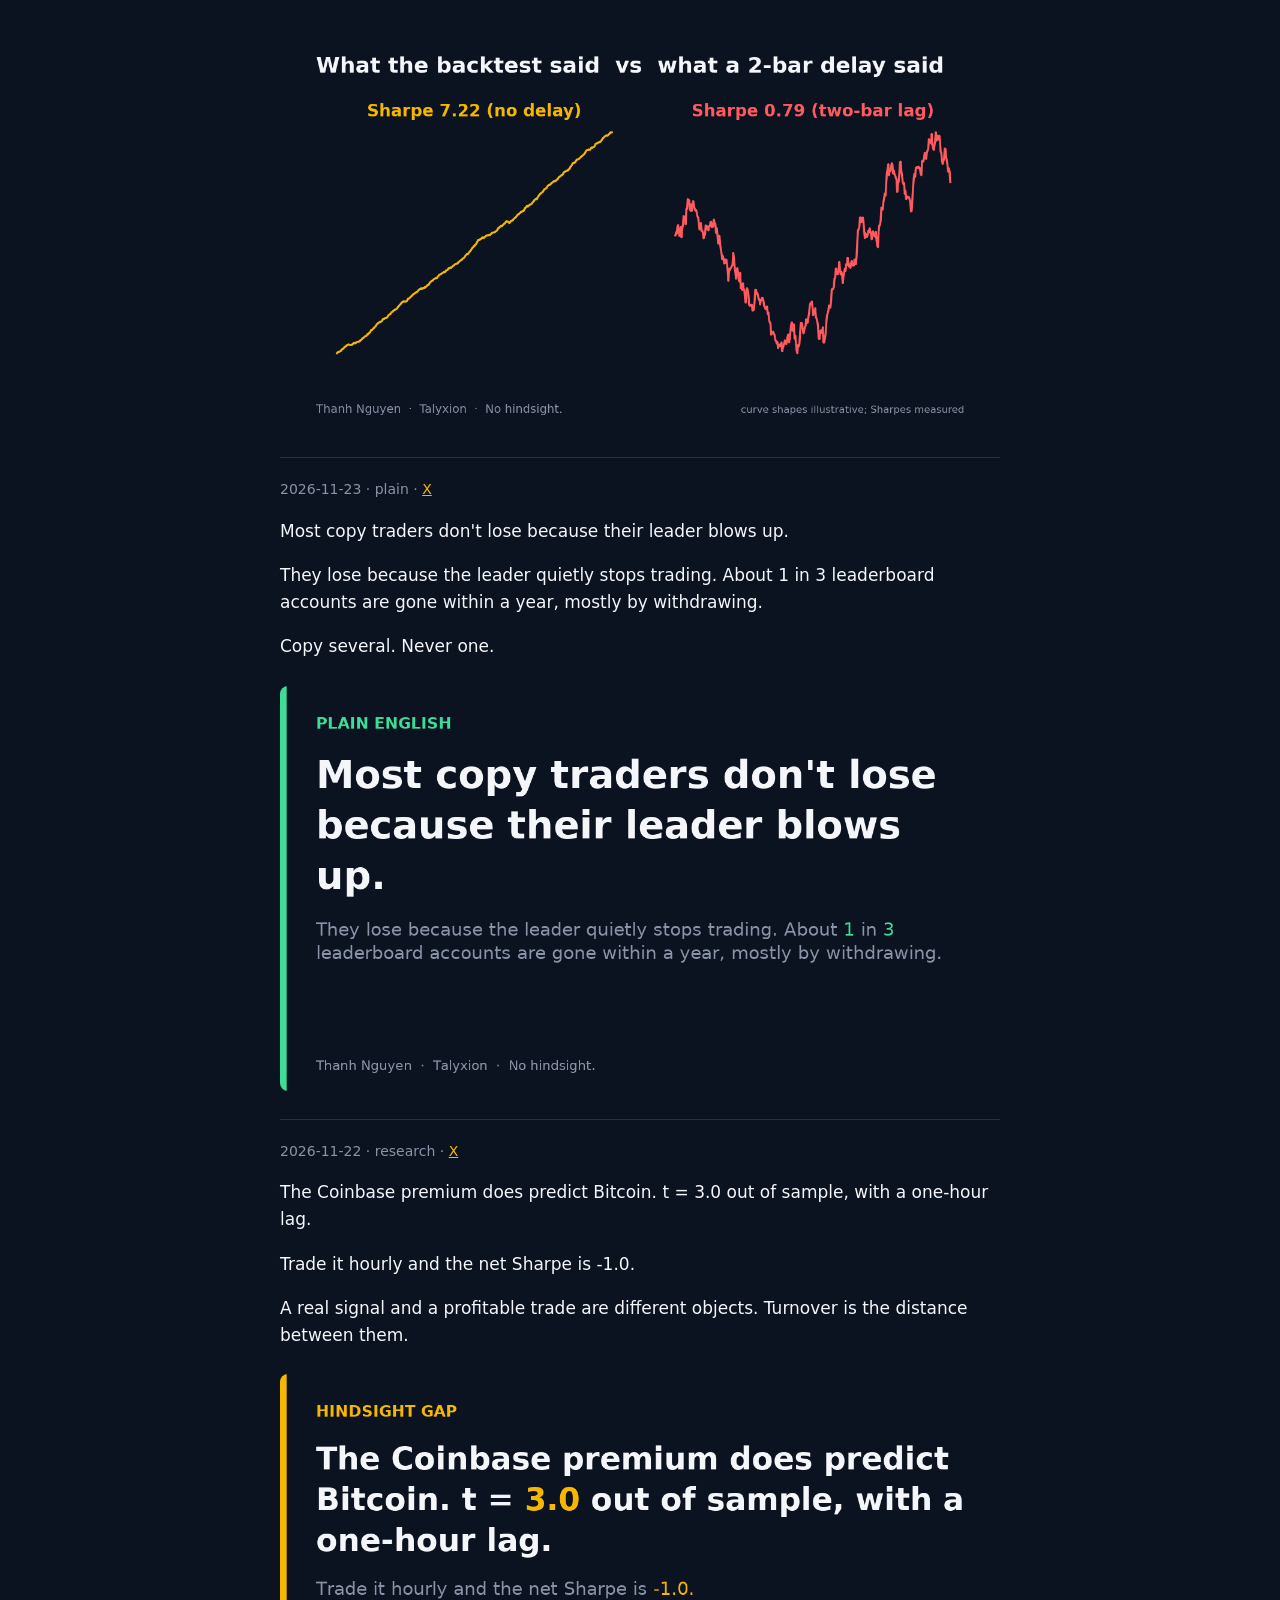
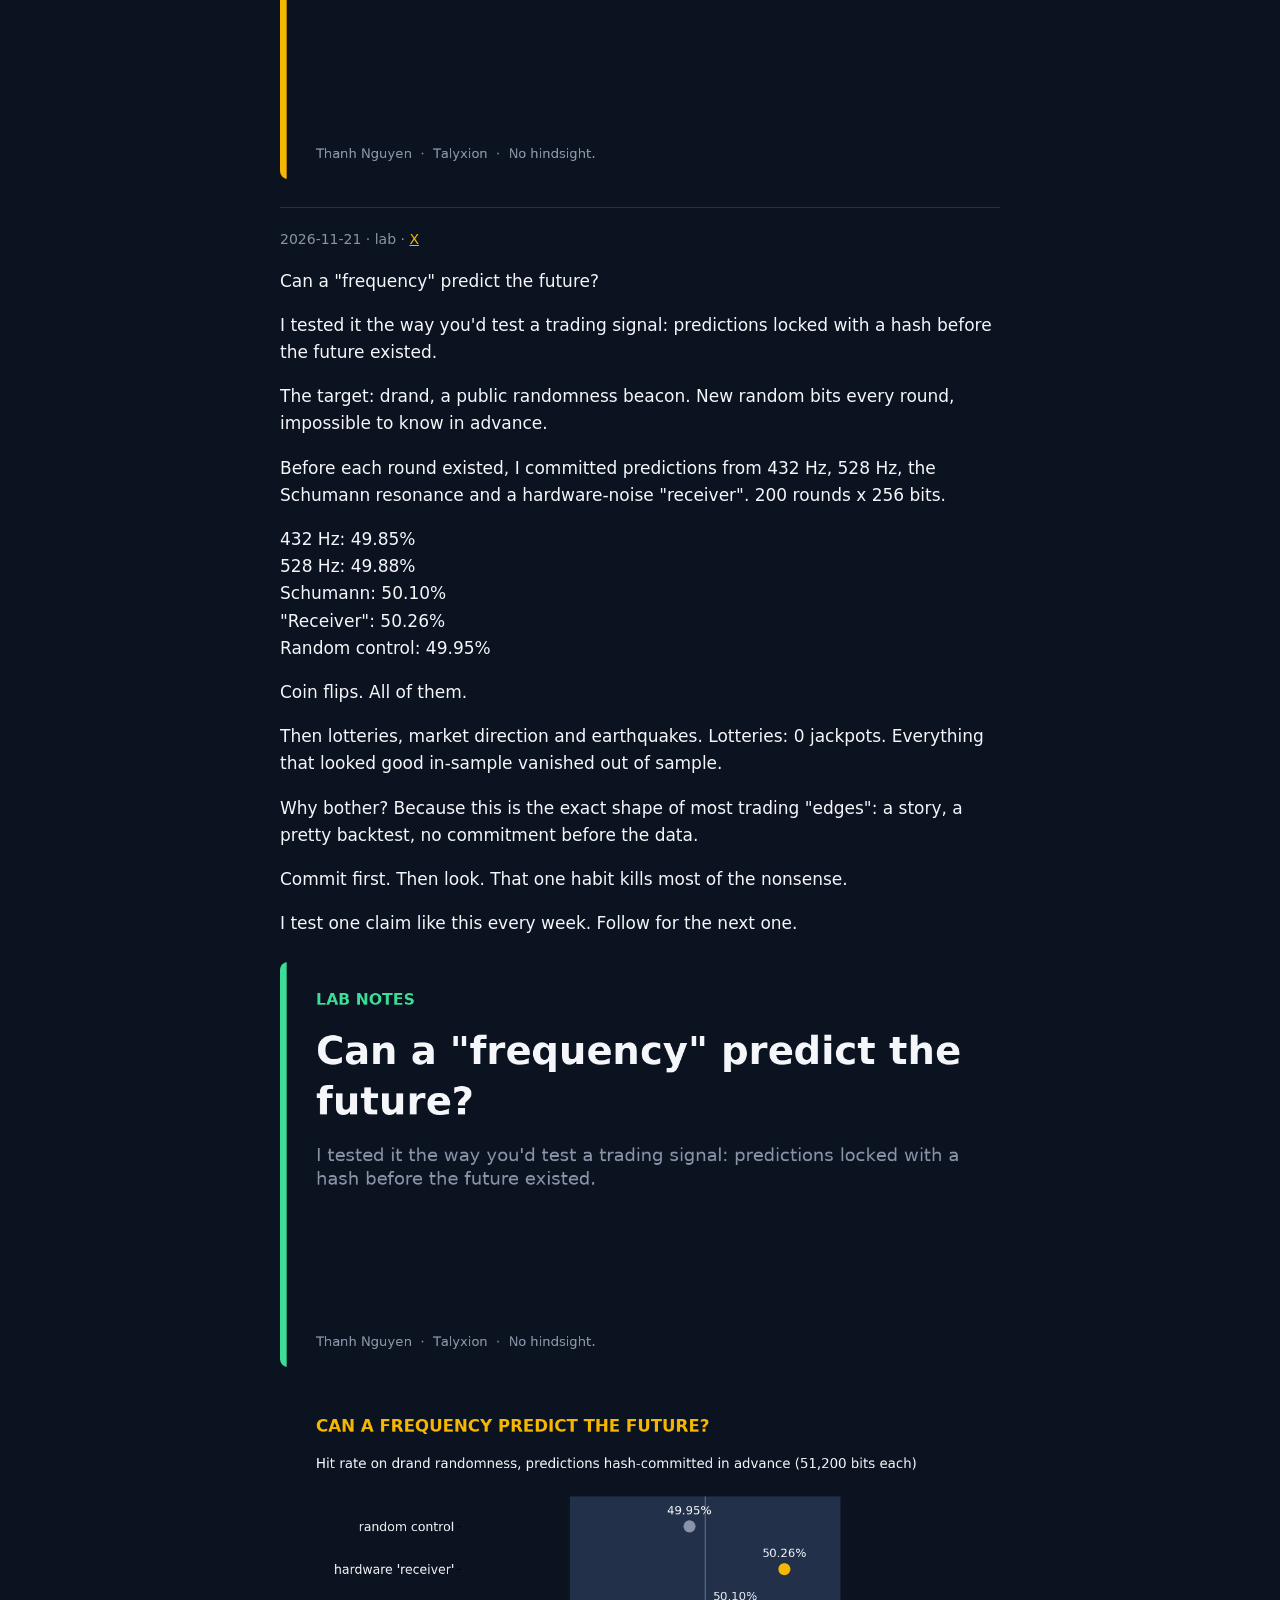
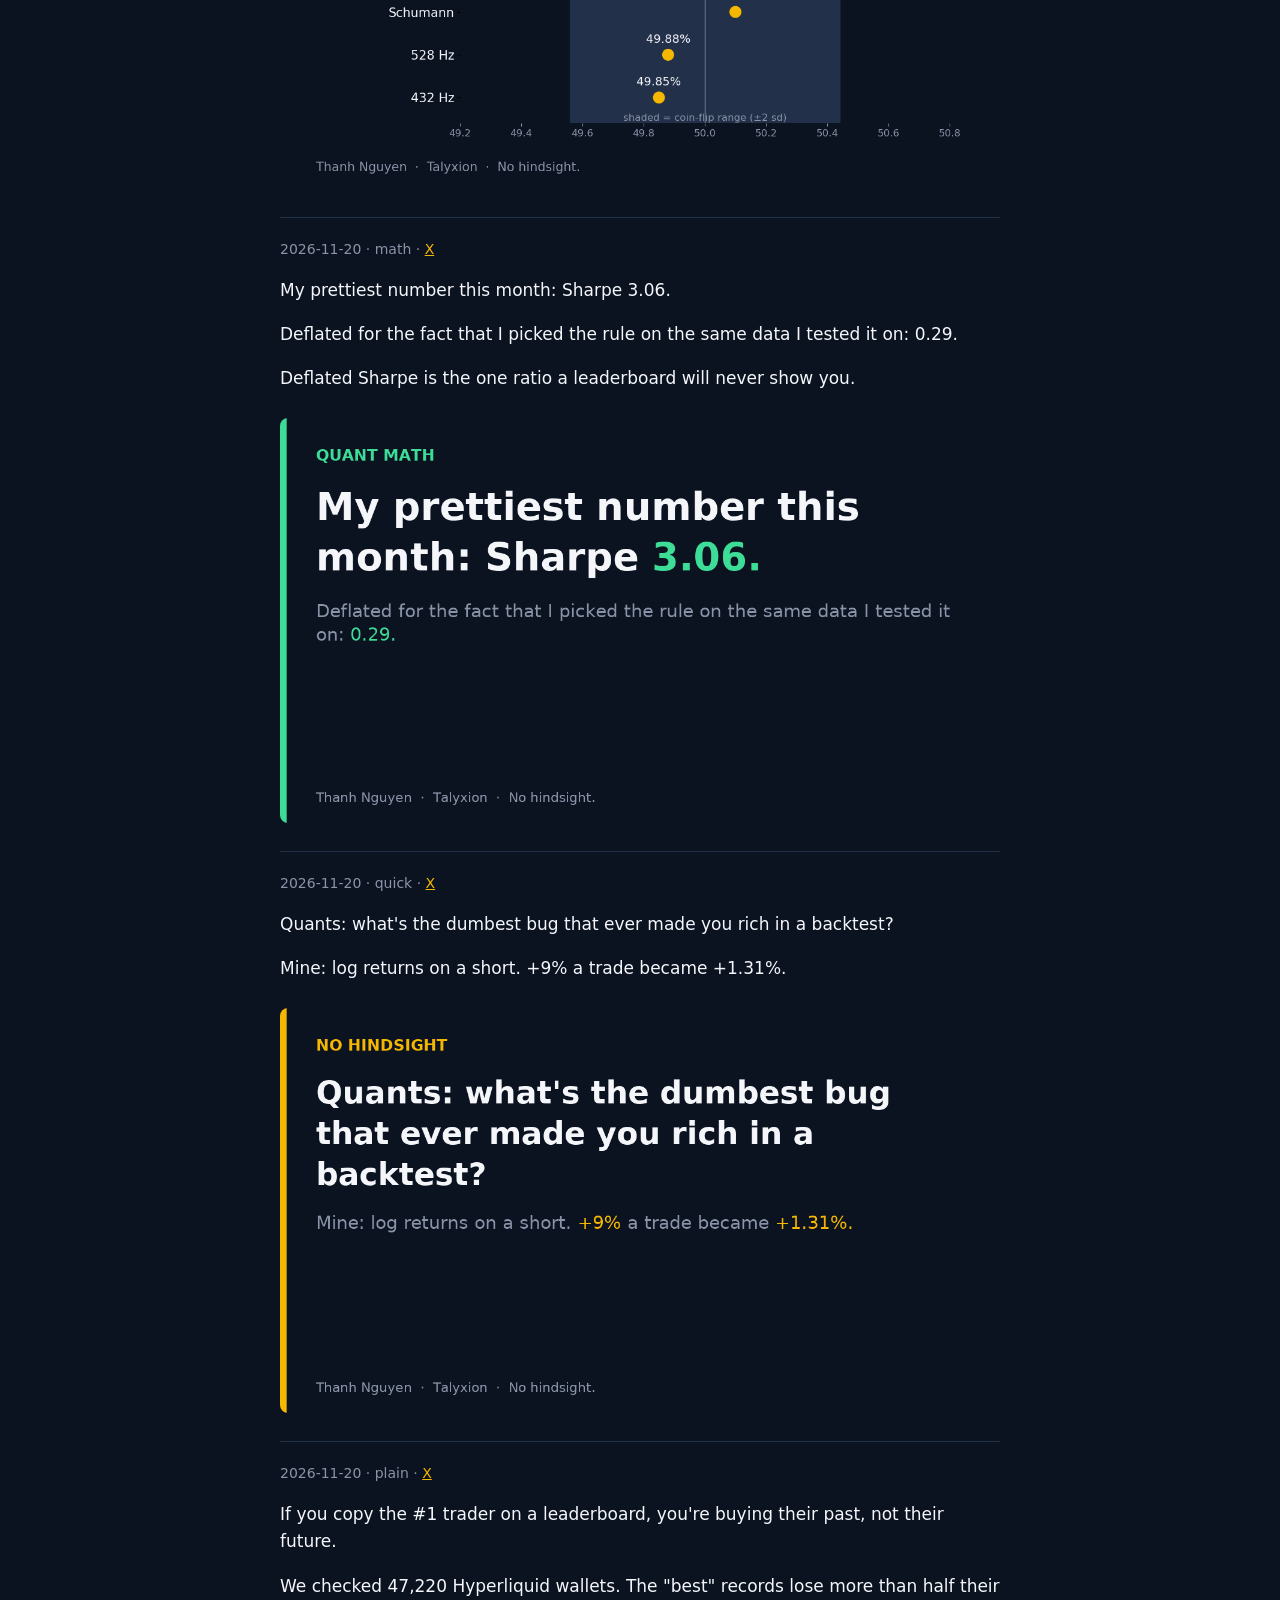
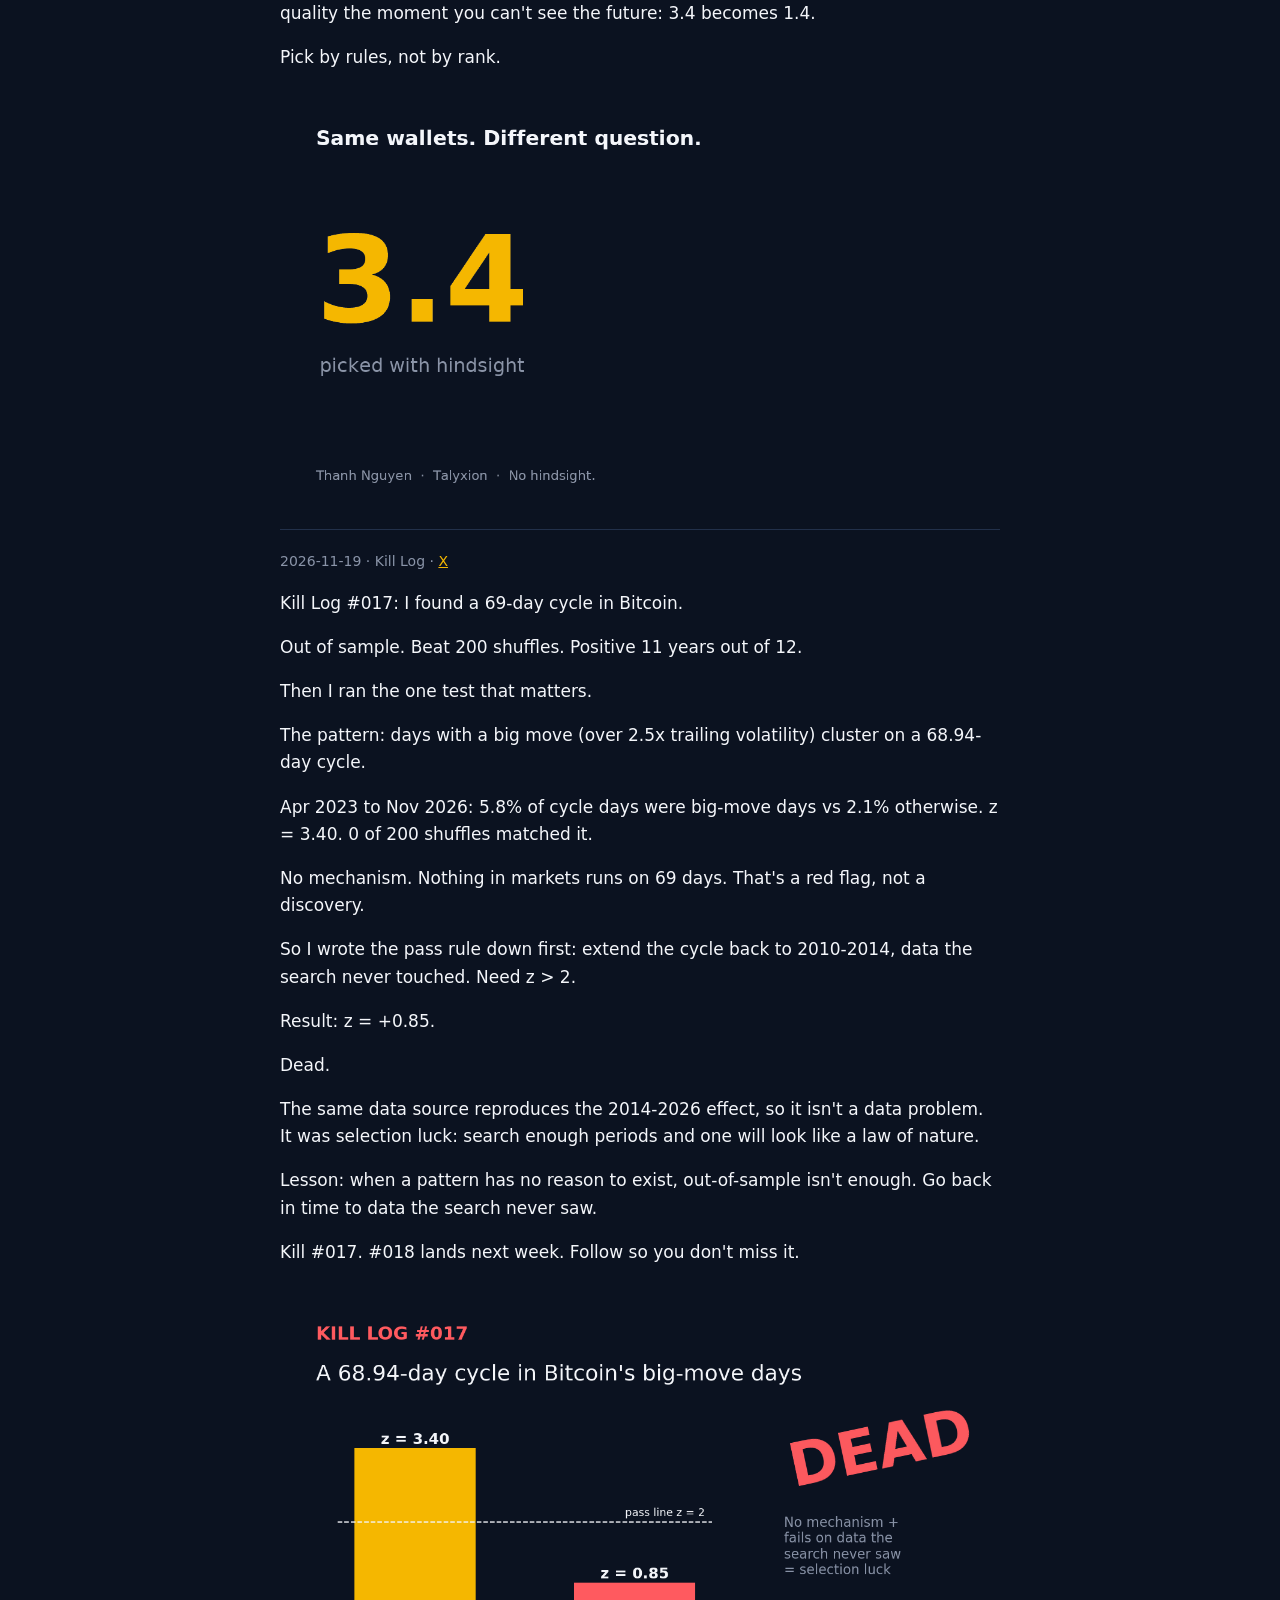
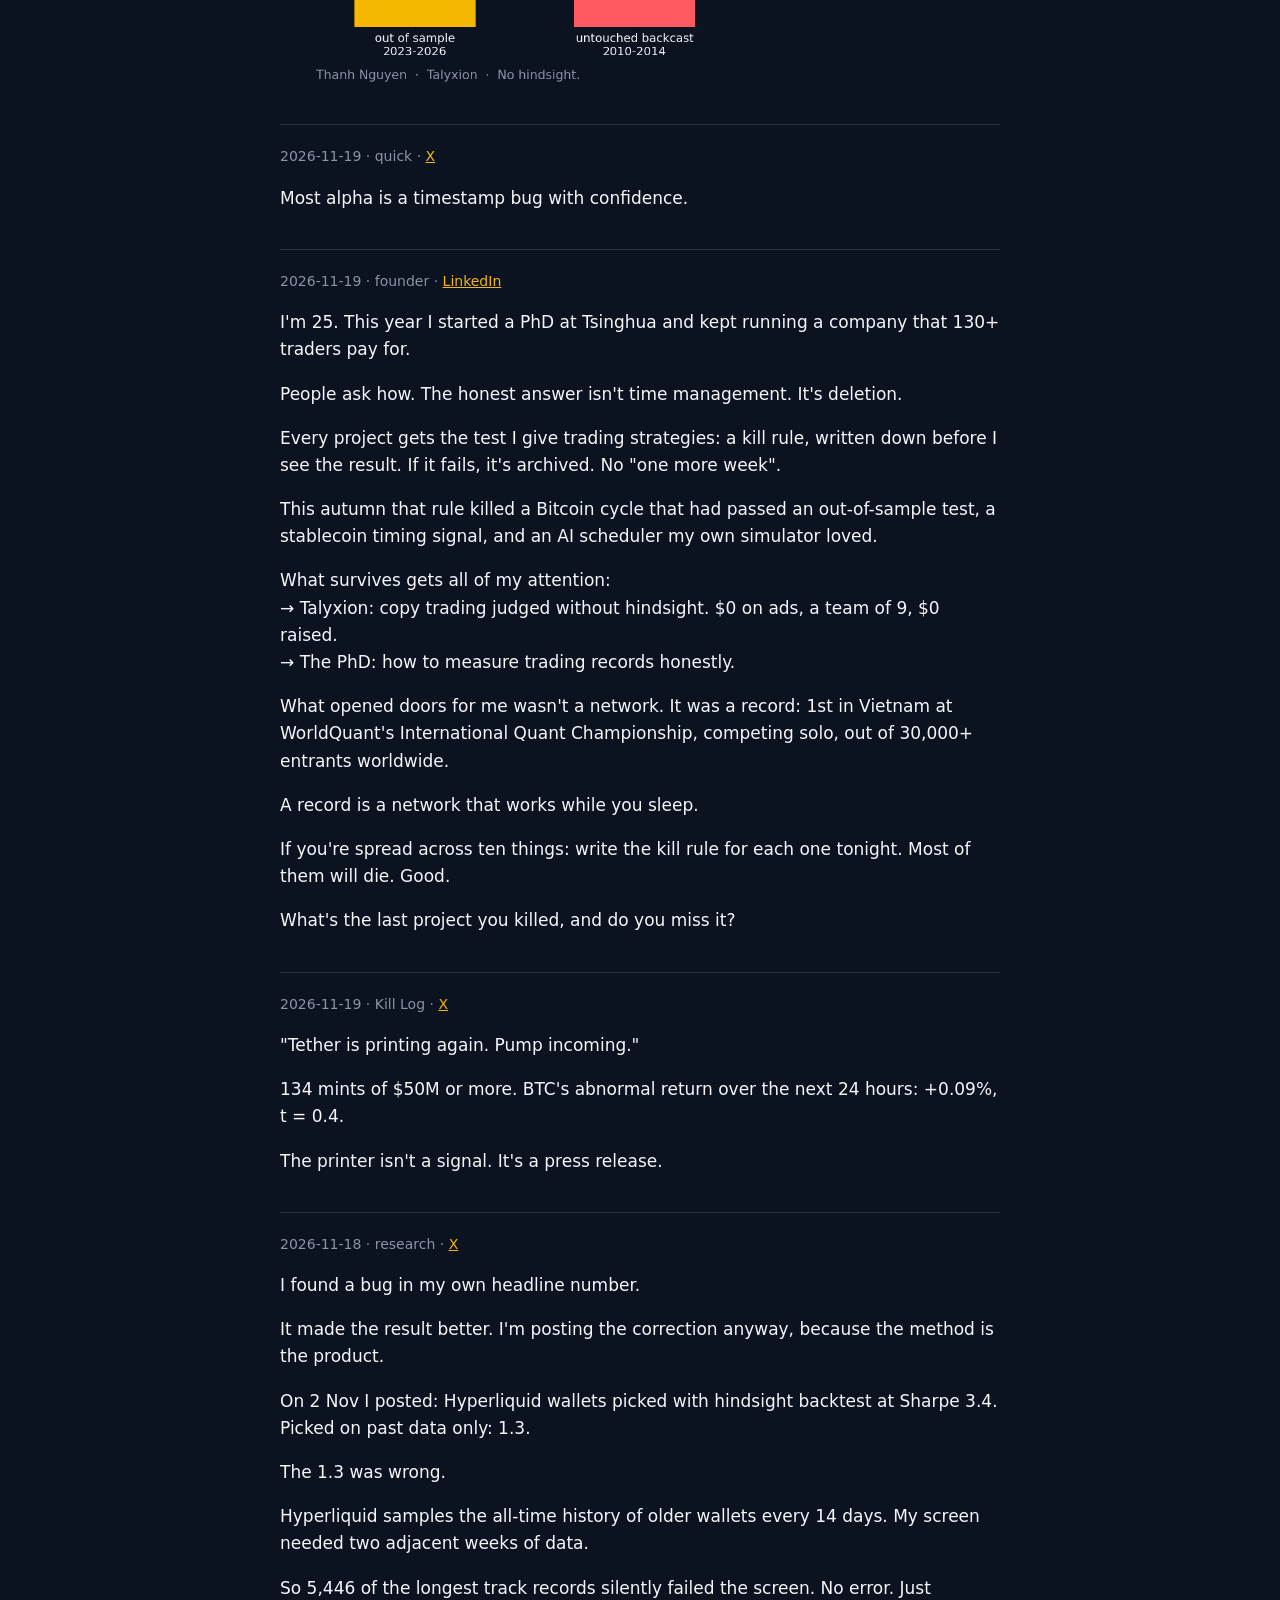
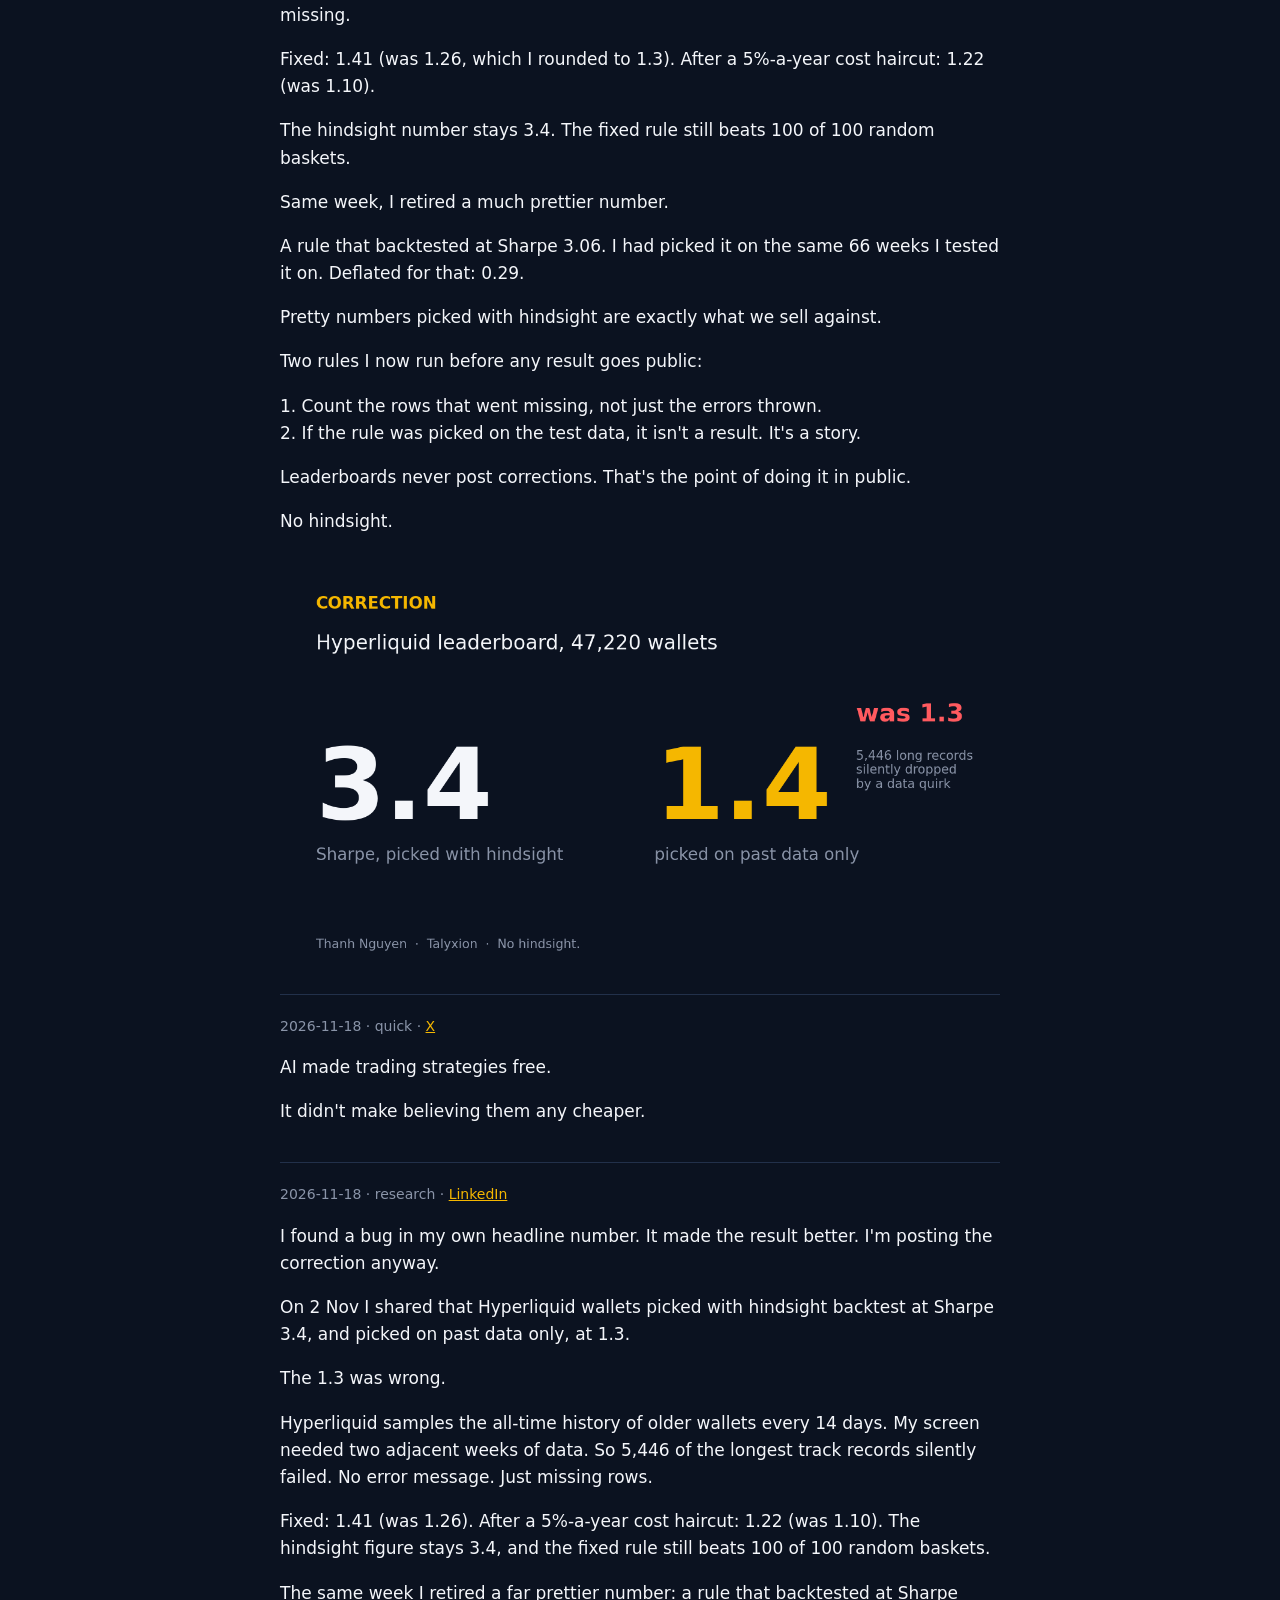
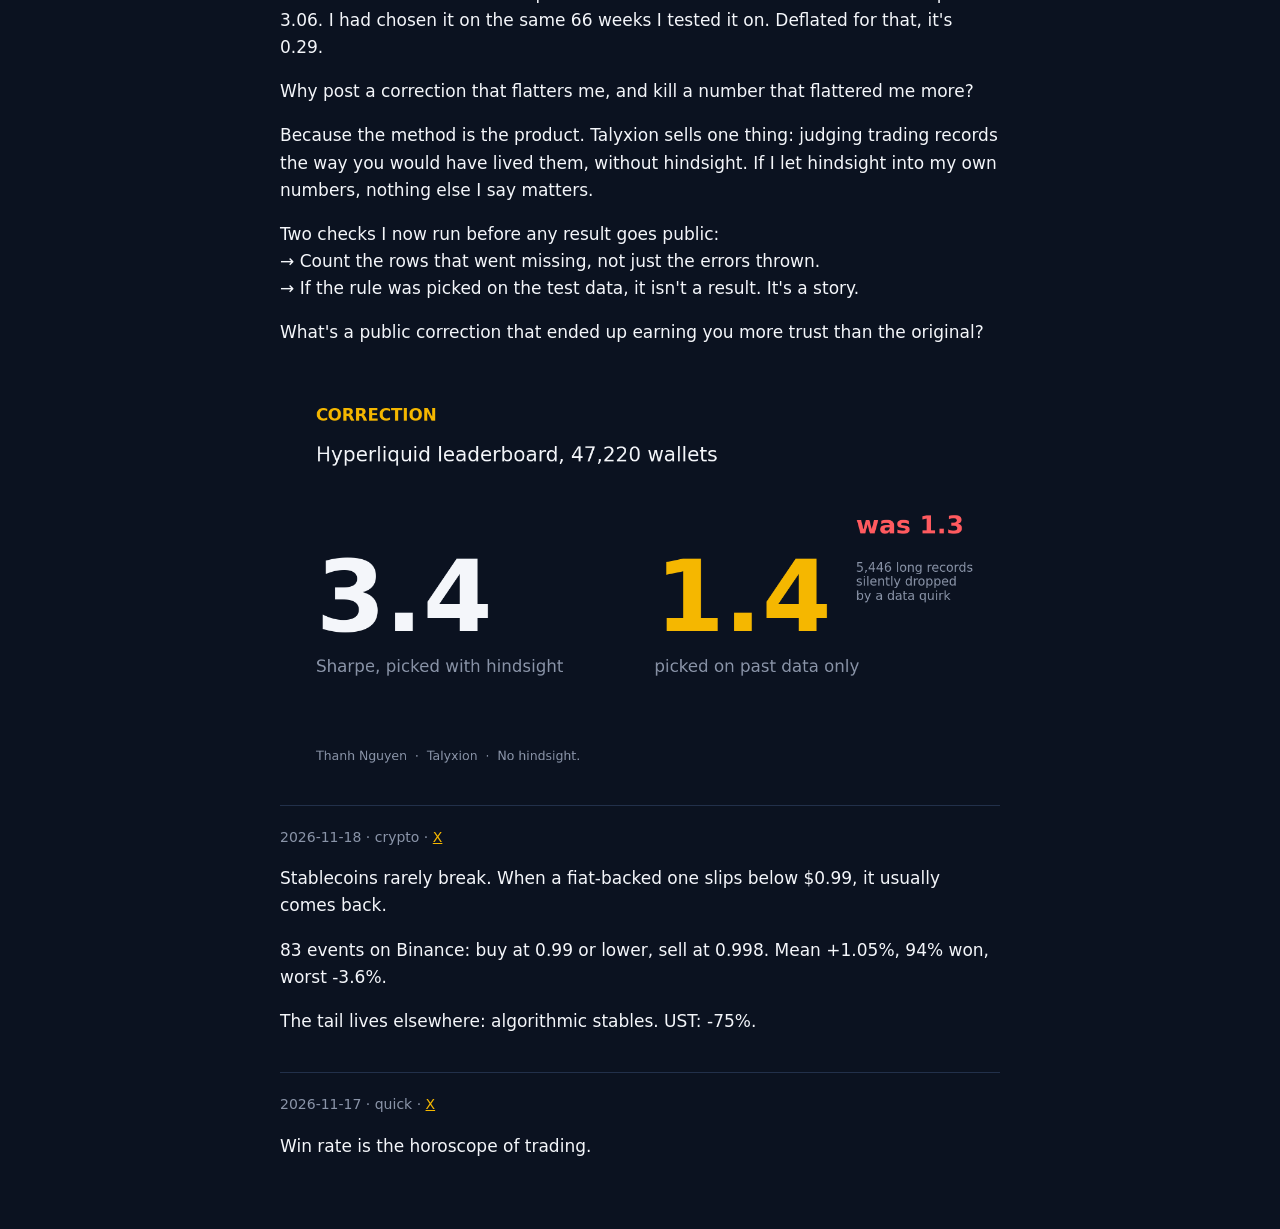
==== commit 434b97f3: "archive 2026-11-24 (21 posts)" ====
--- a/index.html
+++ b/index.html
@@ -8,4 +8,4 @@
 img{max-width:100%;border-radius:8px;margin-top:8px}</style></head><body><main>
 <h1>No hindsight.</h1><p class="sub">I'm Thanh Nguyen: #1 in Vietnam at WorldQuant's IQC, PhD student at Tsinghua, founder of Talyxion.
 I kill trading strategies for a living; the survivors become the product. Every post below keeps its original date.</p>
-<p><a href="https://x.com/ThnhNguyn163969">X</a> · <a href="https://www.linkedin.com/in/akuma9999/">LinkedIn</a> · <a href="https://t.me/thanh_nohindsight">Telegram</a> · <a href="https://bsky.app/profile/thanh-nohindsight.bsky.social">Bluesky</a> · <a href="https://talyxion.com">Talyxion</a> · <a href="feed.xml">RSS</a></p><article id="C01"><div class="meta"><time datetime="2026-11-23T14:00:03Z">2026-11-23</time> · cta · <a href="https://x.com/i/status/2124865562992062967">X</a></div><p>Everything I post comes from one question: would this record survive if you couldn&#x27;t see the future?</p><p>Talyxion runs that check on traders and wallets before anyone copies them, then copies into your own exchange account.</p><p>Past data only; you can lose money. Link in bio.</p><img src="media/C01.png" alt="" loading="lazy"></article><article id="M01"><div class="meta"><time datetime="2026-11-23T08:00:02Z">2026-11-23</time> · Kill Log · <a href="https://x.com/i/status/2124774963676852298">X</a></div><p>Every quant has this picture in a drawer.</p><p>Left: my best-looking signal, Sharpe 7.22. Right: the same signal with a two-bar delay, 0.79.</p><p>The gap was bid-ask bounce. The fix was one line of code.</p><img src="media/meme_backtest_vs_live.png" alt="" loading="lazy"></article><article id="P02"><div class="meta"><time datetime="2026-11-23T01:30:02Z">2026-11-23</time> · plain · <a href="https://x.com/i/status/2124676816552243250">X</a></div><p>Most copy traders don&#x27;t lose because their leader blows up.</p><p>They lose because the leader quietly stops trading. About 1 in 3 leaderboard accounts are gone within a year, mostly by withdrawing.</p><p>Copy several. Never one.</p><img src="media/P02.png" alt="" loading="lazy"></article><article id="S28"><div class="meta"><time datetime="2026-11-22T14:00:02Z">2026-11-22</time> · research · <a href="https://x.com/i/status/2124503171754344618">X</a></div><p>The Coinbase premium does predict Bitcoin. t = 3.0 out of sample, with a one-hour lag.</p><p>Trade it hourly and the net Sharpe is -1.0.</p><p>A real signal and a profitable trade are different objects. Turnover is the distance between them.</p><img src="media/S28.png" alt="" loading="lazy"></article><article id="T07"><div class="meta"><time datetime="2026-11-21T14:00:17Z">2026-11-21</time> · lab · <a href="https://x.com/i/status/2124140783280521269">X</a></div><p>Can a &quot;frequency&quot; predict the future?</p><p>I tested it the way you&#x27;d test a trading signal: predictions locked with a hash before the future existed.</p><p>The target: drand, a public randomness beacon. New random bits every round, impossible to know in advance.</p><p>Before each round existed, I committed predictions from 432 Hz, 528 Hz, the Schumann resonance and a hardware-noise &quot;receiver&quot;. 200 rounds x 256 bits.</p><p>432 Hz: 49.85%<br>528 Hz: 49.88%<br>Schumann: 50.10%<br>&quot;Receiver&quot;: 50.26%<br>Random control: 49.95%</p><p>Coin flips. All of them.</p><p>Then lotteries, market direction and earthquakes. Lotteries: 0 jackpots. Everything that looked good in-sample vanished out of sample.</p><p>Why bother? Because this is the exact shape of most trading &quot;edges&quot;: a story, a pretty backtest, no commitment before the data.</p><p>Commit first. Then look. That one habit kills most of the nonsense.</p><p>I test one claim like this every week. Follow for the next one.</p><img src="media/T07.png" alt="" loading="lazy"><img src="media/card_drand.png" alt="" loading="lazy"></article><article id="S25"><div class="meta"><time datetime="2026-11-20T14:00:02Z">2026-11-20</time> · math · <a href="https://x.com/i/status/2123778397881143340">X</a></div><p>My prettiest number this month: Sharpe 3.06.</p><p>Deflated for the fact that I picked the rule on the same data I tested it on: 0.29.</p><p>Deflated Sharpe is the one ratio a leaderboard will never show you.</p><img src="media/S25.png" alt="" loading="lazy"></article><article id="Q04"><div class="meta"><time datetime="2026-11-20T08:00:07Z">2026-11-20</time> · quick · <a href="https://x.com/i/status/2123687820632248589">X</a></div><p>Quants: what&#x27;s the dumbest bug that ever made you rich in a backtest?</p><p>Mine: log returns on a short. +9% a trade became +1.31%.</p><img src="media/Q04.png" alt="" loading="lazy"></article><article id="P01"><div class="meta"><time datetime="2026-11-20T01:30:02Z">2026-11-20</time> · plain · <a href="https://x.com/i/status/2123589653454524886">X</a></div><p>If you copy the #1 trader on a leaderboard, you&#x27;re buying their past, not their future.</p><p>We checked 47,220 Hyperliquid wallets. The &quot;best&quot; records lose more than half their quality the moment you can&#x27;t see the future: 3.4 becomes 1.4.</p><p>Pick by rules, not by rank.</p><img src="media/gif_hindsight.gif" alt="" loading="lazy"></article><article id="T06"><div class="meta"><time datetime="2026-11-19T14:00:16Z">2026-11-19</time> · Kill Log · <a href="https://x.com/i/status/2123416009340325968">X</a></div><p>Kill Log #017: I found a 69-day cycle in Bitcoin.</p><p>Out of sample. Beat 200 shuffles. Positive 11 years out of 12.</p><p>Then I ran the one test that matters.</p><p>The pattern: days with a big move (over 2.5x trailing volatility) cluster on a 68.94-day cycle.</p><p>Apr 2023 to Nov 2026: 5.8% of cycle days were big-move days vs 2.1% otherwise. z = 3.40. 0 of 200 shuffles matched it.</p><p>No mechanism. Nothing in markets runs on 69 days. That&#x27;s a red flag, not a discovery.</p><p>So I wrote the pass rule down first: extend the cycle back to 2010-2014, data the search never touched. Need z &gt; 2.</p><p>Result: z = +0.85.</p><p>Dead.</p><p>The same data source reproduces the 2014-2026 effect, so it isn&#x27;t a data problem. It was selection luck: search enough periods and one will look like a law of nature.</p><p>Lesson: when a pattern has no reason to exist, out-of-sample isn&#x27;t enough. Go back in time to data the search never saw.</p><p>Kill #017. #018 lands next week. Follow so you don&#x27;t miss it.</p><img src="media/card_kill017.png" alt="" loading="lazy"></article><article id="Q03"><div class="meta"><time datetime="2026-11-19T08:00:01Z">2026-11-19</time> · quick · <a href="https://x.com/i/status/2123325409702056439">X</a></div><p>Most alpha is a timestamp bug with confidence.</p></article><article id="L02"><div class="meta"><time datetime="2026-11-19T03:00:02Z">2026-11-19</time> · founder · <a href="https://www.linkedin.com/feed/update/urn:li:share:7529015601164402688/">LinkedIn</a></div><p>I&#x27;m 25. This year I started a PhD at Tsinghua and kept running a company that 130+ traders pay for.</p><p>People ask how. The honest answer isn&#x27;t time management. It&#x27;s deletion.</p><p>Every project gets the test I give trading strategies: a kill rule, written down before I see the result. If it fails, it&#x27;s archived. No &quot;one more week&quot;.</p><p>This autumn that rule killed a Bitcoin cycle that had passed an out-of-sample test, a stablecoin timing signal, and an AI scheduler my own simulator loved.</p><p>What survives gets all of my attention:<br>→ Talyxion: copy trading judged without hindsight. $0 on ads, a team of 9, $0 raised.<br>→ The PhD: how to measure trading records honestly.</p><p>What opened doors for me wasn&#x27;t a network. It was a record: 1st in Vietnam at WorldQuant&#x27;s International Quant Championship, competing solo, out of 30,000+ entrants worldwide.</p><p>A record is a network that works while you sleep.</p><p>If you&#x27;re spread across ten things: write the kill rule for each one tonight. Most of them will die. Good.</p><p>What&#x27;s the last project you killed, and do you miss it?</p></article><article id="S24"><div class="meta"><time datetime="2026-11-19T01:30:01Z">2026-11-19</time> · Kill Log · <a href="https://x.com/i/status/2123227262300639257">X</a></div><p>&quot;Tether is printing again. Pump incoming.&quot;</p><p>134 mints of $50M or more. BTC&#x27;s abnormal return over the next 24 hours: +0.09%, t = 0.4.</p><p>The printer isn&#x27;t a signal. It&#x27;s a press release.</p></article><article id="T05"><div class="meta"><time datetime="2026-11-18T14:00:23Z">2026-11-18</time> · research · <a href="https://x.com/i/status/2123053622053495160">X</a></div><p>I found a bug in my own headline number.</p><p>It made the result better. I&#x27;m posting the correction anyway, because the method is the product.</p><p>On 2 Nov I posted: Hyperliquid wallets picked with hindsight backtest at Sharpe 3.4. Picked on past data only: 1.3.</p><p>The 1.3 was wrong.</p><p>Hyperliquid samples the all-time history of older wallets every 14 days. My screen needed two adjacent weeks of data.</p><p>So 5,446 of the longest track records silently failed the screen. No error. Just missing.</p><p>Fixed: 1.41 (was 1.26, which I rounded to 1.3). After a 5%-a-year cost haircut: 1.22 (was 1.10).</p><p>The hindsight number stays 3.4. The fixed rule still beats 100 of 100 random baskets.</p><p>Same week, I retired a much prettier number.</p><p>A rule that backtested at Sharpe 3.06. I had picked it on the same 66 weeks I tested it on. Deflated for that: 0.29.</p><p>Pretty numbers picked with hindsight are exactly what we sell against.</p><p>Two rules I now run before any result goes public:</p><p>1. Count the rows that went missing, not just the errors thrown.<br>2. If the rule was picked on the test data, it isn&#x27;t a result. It&#x27;s a story.</p><p>Leaderboards never post corrections. That&#x27;s the point of doing it in public.</p><p>No hindsight.</p><img src="media/card_correction.png" alt="" loading="lazy"></article><article id="Q02"><div class="meta"><time datetime="2026-11-18T08:00:01Z">2026-11-18</time> · quick · <a href="https://x.com/i/status/2122963019865186658">X</a></div><p>AI made trading strategies free.</p><p>It didn&#x27;t make believing them any cheaper.</p></article><article id="L01"><div class="meta"><time datetime="2026-11-18T03:00:23Z">2026-11-18</time> · research · <a href="https://www.linkedin.com/feed/update/urn:li:share:7528653301299712000/">LinkedIn</a></div><p>I found a bug in my own headline number. It made the result better. I&#x27;m posting the correction anyway.</p><p>On 2 Nov I shared that Hyperliquid wallets picked with hindsight backtest at Sharpe 3.4, and picked on past data only, at 1.3.</p><p>The 1.3 was wrong.</p><p>Hyperliquid samples the all-time history of older wallets every 14 days. My screen needed two adjacent weeks of data. So 5,446 of the longest track records silently failed. No error message. Just missing rows.</p><p>Fixed: 1.41 (was 1.26). After a 5%-a-year cost haircut: 1.22 (was 1.10). The hindsight figure stays 3.4, and the fixed rule still beats 100 of 100 random baskets.</p><p>The same week I retired a far prettier number: a rule that backtested at Sharpe 3.06. I had chosen it on the same 66 weeks I tested it on. Deflated for that, it&#x27;s 0.29.</p><p>Why post a correction that flatters me, and kill a number that flattered me more?</p><p>Because the method is the product. Talyxion sells one thing: judging trading records the way you would have lived them, without hindsight. If I let hindsight into my own numbers, nothing else I say matters.</p><p>Two checks I now run before any result goes public:<br>→ Count the rows that went missing, not just the errors thrown.<br>→ If the rule was picked on the test data, it isn&#x27;t a result. It&#x27;s a story.</p><p>What&#x27;s a public correction that ended up earning you more trust than the original?</p><img src="media/card_correction.png" alt="" loading="lazy"></article><article id="S23"><div class="meta"><time datetime="2026-11-18T01:30:02Z">2026-11-18</time> · crypto · <a href="https://x.com/i/status/2122864875601031574">X</a></div><p>Stablecoins rarely break. When a fiat-backed one slips below $0.99, it usually comes back.</p><p>83 events on Binance: buy at 0.99 or lower, sell at 0.998. Mean +1.05%, 94% won, worst -3.6%.</p><p>The tail lives elsewhere: algorithmic stables. UST: -75%.</p></article><article id="Q01"><div class="meta"><time datetime="2026-11-17T20:20:29Z">2026-11-17</time> · quick · <a href="https://x.com/i/status/2122786978378981792">X</a></div><p>Win rate is the horoscope of trading.</p></article></main></body></html>+<p><a href="https://x.com/ThnhNguyn163969">X</a> · <a href="https://www.linkedin.com/in/akuma9999/">LinkedIn</a> · <a href="https://t.me/thanh_nohindsight">Telegram</a> · <a href="https://bsky.app/profile/thanh-nohindsight.bsky.social">Bluesky</a> · <a href="https://talyxion.com">Talyxion</a> · <a href="feed.xml">RSS</a></p><article id="B01"><div class="meta"><time datetime="2026-11-24T14:00:03Z">2026-11-24</time> · Kill Log · <a href="https://x.com/i/status/2125227951637791002">X</a></div><p>A checklist for your next backtest.</p><p>10 ways a backtest lies, and the one check that catches each. Every row is a strategy I actually killed.</p><p>Which one has burned you?</p><img src="media/cheat_backtest_lies.png" alt="" loading="lazy"></article><article id="R01"><div class="meta"><time datetime="2026-11-24T11:28:49Z">2026-11-24</time> · lab · <a href="https://x.com/i/status/2125189894465257838">X</a></div><p>An open problem from 1998 just moved.</p><p>Ring loading, worst-case gap of unsplit vs split routing:<br>2016: 1.10 (Skutella, conjectured exact)<br>2025: 47/42 on a sequence version (AlphaEvolve)<br>Today: 9/8 = 1.125, proven exactly</p><p>One Claude Code session. Full instance in image 2.</p><img src="media/ring_bounds.png" alt="" loading="lazy"><img src="media/ring_instance.png" alt="" loading="lazy"></article><article id="M02"><div class="meta"><time datetime="2026-11-24T08:00:02Z">2026-11-24</time> · research · <a href="https://x.com/i/status/2125137350800064996">X</a></div><p>Same traders. Different question.</p><p>The leaderboard asks &quot;who made money?&quot; A copier has to ask &quot;who will, picked before the fact?&quot;</p><p>3.4 vs 1.4, on 47,220 Hyperliquid wallets.</p><img src="media/meme_leaderboard.png" alt="" loading="lazy"></article><article id="P03"><div class="meta"><time datetime="2026-11-24T01:30:03Z">2026-11-24</time> · plain · <a href="https://x.com/i/status/2125039206800183346">X</a></div><p>A 94% win rate sounds safe.</p><p>Our stablecoin study had one (83 events). The worst trade still lost 3.6%, and the same idea on algorithmic stablecoins once lost 75%.</p><p>Always ask: what does the worst day look like?</p><img src="media/P03.png" alt="" loading="lazy"></article><article id="C01"><div class="meta"><time datetime="2026-11-23T14:00:03Z">2026-11-23</time> · cta · <a href="https://x.com/i/status/2124865562992062967">X</a></div><p>Everything I post comes from one question: would this record survive if you couldn&#x27;t see the future?</p><p>Talyxion runs that check on traders and wallets before anyone copies them, then copies into your own exchange account.</p><p>Past data only; you can lose money. Link in bio.</p><img src="media/C01.png" alt="" loading="lazy"></article><article id="M01"><div class="meta"><time datetime="2026-11-23T08:00:02Z">2026-11-23</time> · Kill Log · <a href="https://x.com/i/status/2124774963676852298">X</a></div><p>Every quant has this picture in a drawer.</p><p>Left: my best-looking signal, Sharpe 7.22. Right: the same signal with a two-bar delay, 0.79.</p><p>The gap was bid-ask bounce. The fix was one line of code.</p><img src="media/meme_backtest_vs_live.png" alt="" loading="lazy"></article><article id="P02"><div class="meta"><time datetime="2026-11-23T01:30:02Z">2026-11-23</time> · plain · <a href="https://x.com/i/status/2124676816552243250">X</a></div><p>Most copy traders don&#x27;t lose because their leader blows up.</p><p>They lose because the leader quietly stops trading. About 1 in 3 leaderboard accounts are gone within a year, mostly by withdrawing.</p><p>Copy several. Never one.</p><img src="media/P02.png" alt="" loading="lazy"></article><article id="S28"><div class="meta"><time datetime="2026-11-22T14:00:02Z">2026-11-22</time> · research · <a href="https://x.com/i/status/2124503171754344618">X</a></div><p>The Coinbase premium does predict Bitcoin. t = 3.0 out of sample, with a one-hour lag.</p><p>Trade it hourly and the net Sharpe is -1.0.</p><p>A real signal and a profitable trade are different objects. Turnover is the distance between them.</p><img src="media/S28.png" alt="" loading="lazy"></article><article id="T07"><div class="meta"><time datetime="2026-11-21T14:00:17Z">2026-11-21</time> · lab · <a href="https://x.com/i/status/2124140783280521269">X</a></div><p>Can a &quot;frequency&quot; predict the future?</p><p>I tested it the way you&#x27;d test a trading signal: predictions locked with a hash before the future existed.</p><p>The target: drand, a public randomness beacon. New random bits every round, impossible to know in advance.</p><p>Before each round existed, I committed predictions from 432 Hz, 528 Hz, the Schumann resonance and a hardware-noise &quot;receiver&quot;. 200 rounds x 256 bits.</p><p>432 Hz: 49.85%<br>528 Hz: 49.88%<br>Schumann: 50.10%<br>&quot;Receiver&quot;: 50.26%<br>Random control: 49.95%</p><p>Coin flips. All of them.</p><p>Then lotteries, market direction and earthquakes. Lotteries: 0 jackpots. Everything that looked good in-sample vanished out of sample.</p><p>Why bother? Because this is the exact shape of most trading &quot;edges&quot;: a story, a pretty backtest, no commitment before the data.</p><p>Commit first. Then look. That one habit kills most of the nonsense.</p><p>I test one claim like this every week. Follow for the next one.</p><img src="media/T07.png" alt="" loading="lazy"><img src="media/card_drand.png" alt="" loading="lazy"></article><article id="S25"><div class="meta"><time datetime="2026-11-20T14:00:02Z">2026-11-20</time> · math · <a href="https://x.com/i/status/2123778397881143340">X</a></div><p>My prettiest number this month: Sharpe 3.06.</p><p>Deflated for the fact that I picked the rule on the same data I tested it on: 0.29.</p><p>Deflated Sharpe is the one ratio a leaderboard will never show you.</p><img src="media/S25.png" alt="" loading="lazy"></article><article id="Q04"><div class="meta"><time datetime="2026-11-20T08:00:07Z">2026-11-20</time> · quick · <a href="https://x.com/i/status/2123687820632248589">X</a></div><p>Quants: what&#x27;s the dumbest bug that ever made you rich in a backtest?</p><p>Mine: log returns on a short. +9% a trade became +1.31%.</p><img src="media/Q04.png" alt="" loading="lazy"></article><article id="P01"><div class="meta"><time datetime="2026-11-20T01:30:02Z">2026-11-20</time> · plain · <a href="https://x.com/i/status/2123589653454524886">X</a></div><p>If you copy the #1 trader on a leaderboard, you&#x27;re buying their past, not their future.</p><p>We checked 47,220 Hyperliquid wallets. The &quot;best&quot; records lose more than half their quality the moment you can&#x27;t see the future: 3.4 becomes 1.4.</p><p>Pick by rules, not by rank.</p><img src="media/gif_hindsight.gif" alt="" loading="lazy"></article><article id="T06"><div class="meta"><time datetime="2026-11-19T14:00:16Z">2026-11-19</time> · Kill Log · <a href="https://x.com/i/status/2123416009340325968">X</a></div><p>Kill Log #017: I found a 69-day cycle in Bitcoin.</p><p>Out of sample. Beat 200 shuffles. Positive 11 years out of 12.</p><p>Then I ran the one test that matters.</p><p>The pattern: days with a big move (over 2.5x trailing volatility) cluster on a 68.94-day cycle.</p><p>Apr 2023 to Nov 2026: 5.8% of cycle days were big-move days vs 2.1% otherwise. z = 3.40. 0 of 200 shuffles matched it.</p><p>No mechanism. Nothing in markets runs on 69 days. That&#x27;s a red flag, not a discovery.</p><p>So I wrote the pass rule down first: extend the cycle back to 2010-2014, data the search never touched. Need z &gt; 2.</p><p>Result: z = +0.85.</p><p>Dead.</p><p>The same data source reproduces the 2014-2026 effect, so it isn&#x27;t a data problem. It was selection luck: search enough periods and one will look like a law of nature.</p><p>Lesson: when a pattern has no reason to exist, out-of-sample isn&#x27;t enough. Go back in time to data the search never saw.</p><p>Kill #017. #018 lands next week. Follow so you don&#x27;t miss it.</p><img src="media/card_kill017.png" alt="" loading="lazy"></article><article id="Q03"><div class="meta"><time datetime="2026-11-19T08:00:01Z">2026-11-19</time> · quick · <a href="https://x.com/i/status/2123325409702056439">X</a></div><p>Most alpha is a timestamp bug with confidence.</p></article><article id="L02"><div class="meta"><time datetime="2026-11-19T03:00:02Z">2026-11-19</time> · founder · <a href="https://www.linkedin.com/feed/update/urn:li:share:7529015601164402688/">LinkedIn</a></div><p>I&#x27;m 25. This year I started a PhD at Tsinghua and kept running a company that 130+ traders pay for.</p><p>People ask how. The honest answer isn&#x27;t time management. It&#x27;s deletion.</p><p>Every project gets the test I give trading strategies: a kill rule, written down before I see the result. If it fails, it&#x27;s archived. No &quot;one more week&quot;.</p><p>This autumn that rule killed a Bitcoin cycle that had passed an out-of-sample test, a stablecoin timing signal, and an AI scheduler my own simulator loved.</p><p>What survives gets all of my attention:<br>→ Talyxion: copy trading judged without hindsight. $0 on ads, a team of 9, $0 raised.<br>→ The PhD: how to measure trading records honestly.</p><p>What opened doors for me wasn&#x27;t a network. It was a record: 1st in Vietnam at WorldQuant&#x27;s International Quant Championship, competing solo, out of 30,000+ entrants worldwide.</p><p>A record is a network that works while you sleep.</p><p>If you&#x27;re spread across ten things: write the kill rule for each one tonight. Most of them will die. Good.</p><p>What&#x27;s the last project you killed, and do you miss it?</p></article><article id="S24"><div class="meta"><time datetime="2026-11-19T01:30:01Z">2026-11-19</time> · Kill Log · <a href="https://x.com/i/status/2123227262300639257">X</a></div><p>&quot;Tether is printing again. Pump incoming.&quot;</p><p>134 mints of $50M or more. BTC&#x27;s abnormal return over the next 24 hours: +0.09%, t = 0.4.</p><p>The printer isn&#x27;t a signal. It&#x27;s a press release.</p></article><article id="T05"><div class="meta"><time datetime="2026-11-18T14:00:23Z">2026-11-18</time> · research · <a href="https://x.com/i/status/2123053622053495160">X</a></div><p>I found a bug in my own headline number.</p><p>It made the result better. I&#x27;m posting the correction anyway, because the method is the product.</p><p>On 2 Nov I posted: Hyperliquid wallets picked with hindsight backtest at Sharpe 3.4. Picked on past data only: 1.3.</p><p>The 1.3 was wrong.</p><p>Hyperliquid samples the all-time history of older wallets every 14 days. My screen needed two adjacent weeks of data.</p><p>So 5,446 of the longest track records silently failed the screen. No error. Just missing.</p><p>Fixed: 1.41 (was 1.26, which I rounded to 1.3). After a 5%-a-year cost haircut: 1.22 (was 1.10).</p><p>The hindsight number stays 3.4. The fixed rule still beats 100 of 100 random baskets.</p><p>Same week, I retired a much prettier number.</p><p>A rule that backtested at Sharpe 3.06. I had picked it on the same 66 weeks I tested it on. Deflated for that: 0.29.</p><p>Pretty numbers picked with hindsight are exactly what we sell against.</p><p>Two rules I now run before any result goes public:</p><p>1. Count the rows that went missing, not just the errors thrown.<br>2. If the rule was picked on the test data, it isn&#x27;t a result. It&#x27;s a story.</p><p>Leaderboards never post corrections. That&#x27;s the point of doing it in public.</p><p>No hindsight.</p><img src="media/card_correction.png" alt="" loading="lazy"></article><article id="Q02"><div class="meta"><time datetime="2026-11-18T08:00:01Z">2026-11-18</time> · quick · <a href="https://x.com/i/status/2122963019865186658">X</a></div><p>AI made trading strategies free.</p><p>It didn&#x27;t make believing them any cheaper.</p></article><article id="L01"><div class="meta"><time datetime="2026-11-18T03:00:23Z">2026-11-18</time> · research · <a href="https://www.linkedin.com/feed/update/urn:li:share:7528653301299712000/">LinkedIn</a></div><p>I found a bug in my own headline number. It made the result better. I&#x27;m posting the correction anyway.</p><p>On 2 Nov I shared that Hyperliquid wallets picked with hindsight backtest at Sharpe 3.4, and picked on past data only, at 1.3.</p><p>The 1.3 was wrong.</p><p>Hyperliquid samples the all-time history of older wallets every 14 days. My screen needed two adjacent weeks of data. So 5,446 of the longest track records silently failed. No error message. Just missing rows.</p><p>Fixed: 1.41 (was 1.26). After a 5%-a-year cost haircut: 1.22 (was 1.10). The hindsight figure stays 3.4, and the fixed rule still beats 100 of 100 random baskets.</p><p>The same week I retired a far prettier number: a rule that backtested at Sharpe 3.06. I had chosen it on the same 66 weeks I tested it on. Deflated for that, it&#x27;s 0.29.</p><p>Why post a correction that flatters me, and kill a number that flattered me more?</p><p>Because the method is the product. Talyxion sells one thing: judging trading records the way you would have lived them, without hindsight. If I let hindsight into my own numbers, nothing else I say matters.</p><p>Two checks I now run before any result goes public:<br>→ Count the rows that went missing, not just the errors thrown.<br>→ If the rule was picked on the test data, it isn&#x27;t a result. It&#x27;s a story.</p><p>What&#x27;s a public correction that ended up earning you more trust than the original?</p><img src="media/card_correction.png" alt="" loading="lazy"></article><article id="S23"><div class="meta"><time datetime="2026-11-18T01:30:02Z">2026-11-18</time> · crypto · <a href="https://x.com/i/status/2122864875601031574">X</a></div><p>Stablecoins rarely break. When a fiat-backed one slips below $0.99, it usually comes back.</p><p>83 events on Binance: buy at 0.99 or lower, sell at 0.998. Mean +1.05%, 94% won, worst -3.6%.</p><p>The tail lives elsewhere: algorithmic stables. UST: -75%.</p></article><article id="Q01"><div class="meta"><time datetime="2026-11-17T20:20:29Z">2026-11-17</time> · quick · <a href="https://x.com/i/status/2122786978378981792">X</a></div><p>Win rate is the horoscope of trading.</p></article></main></body></html>
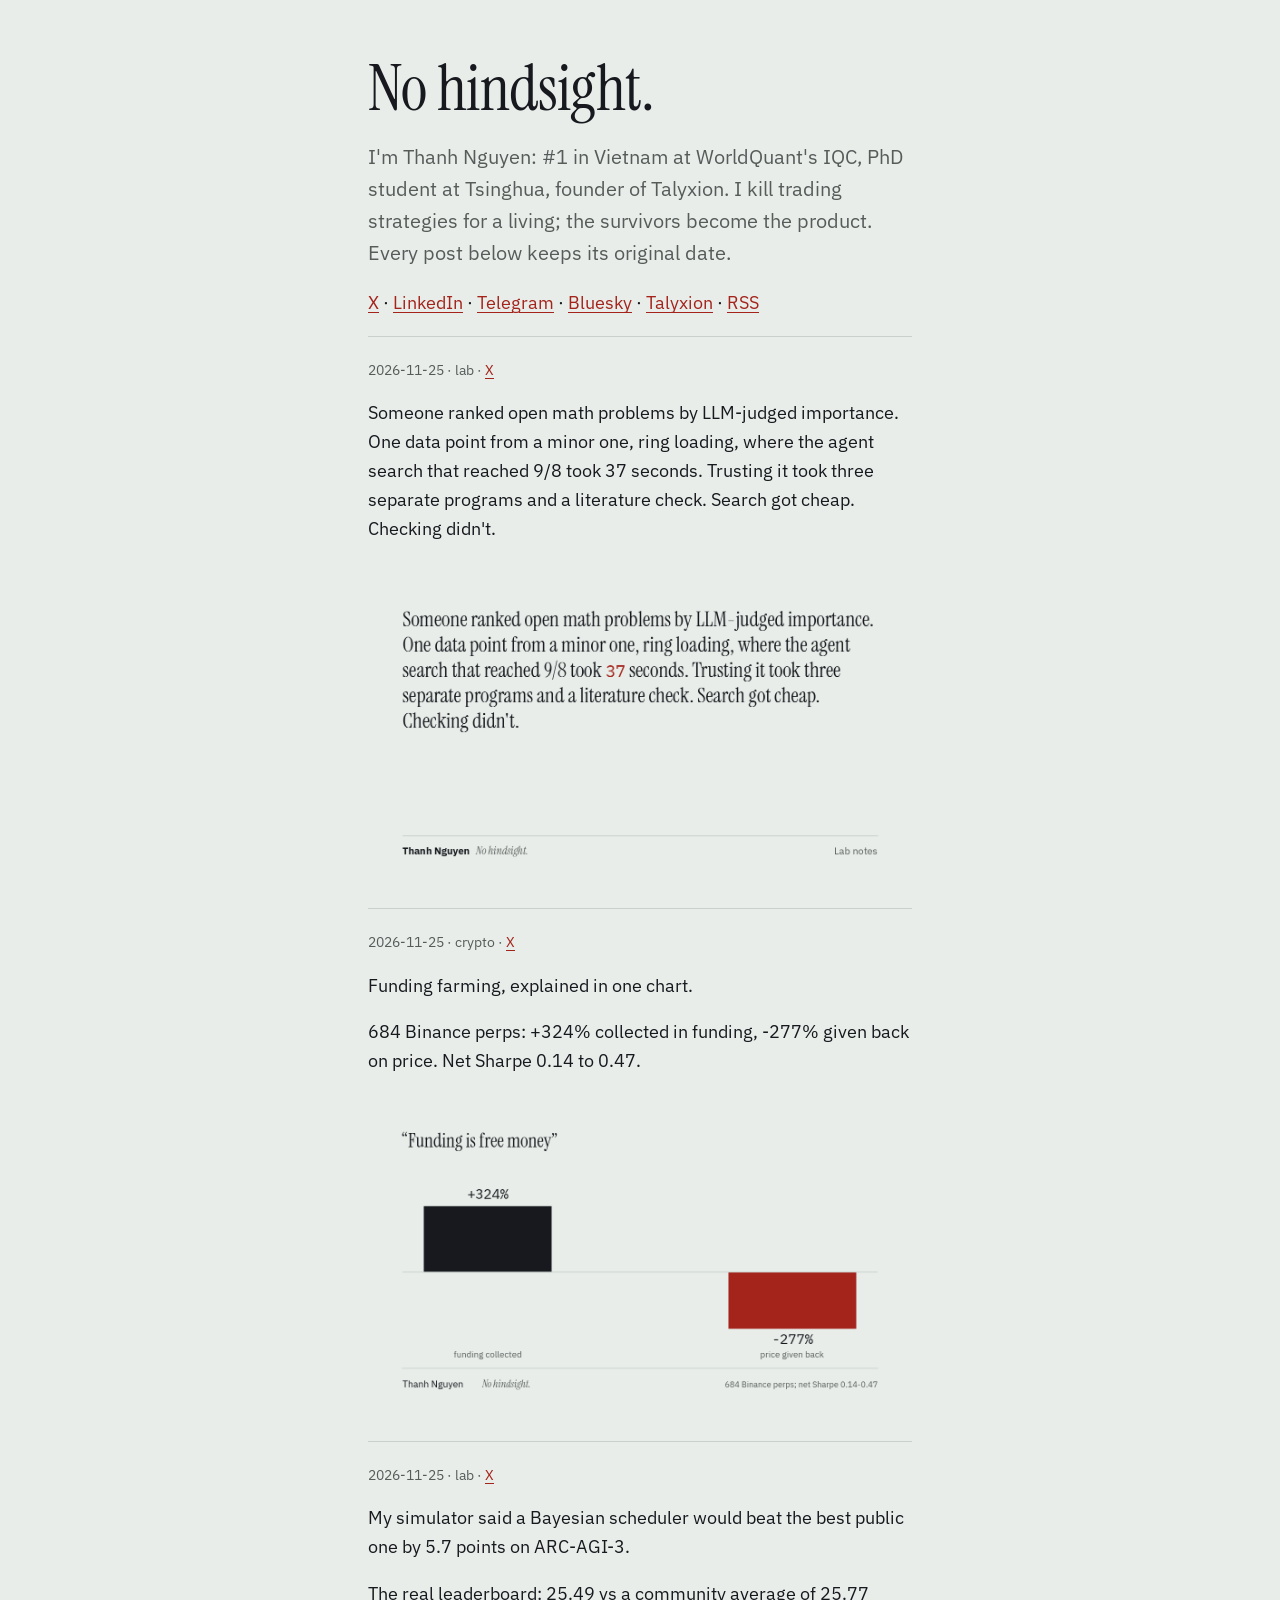
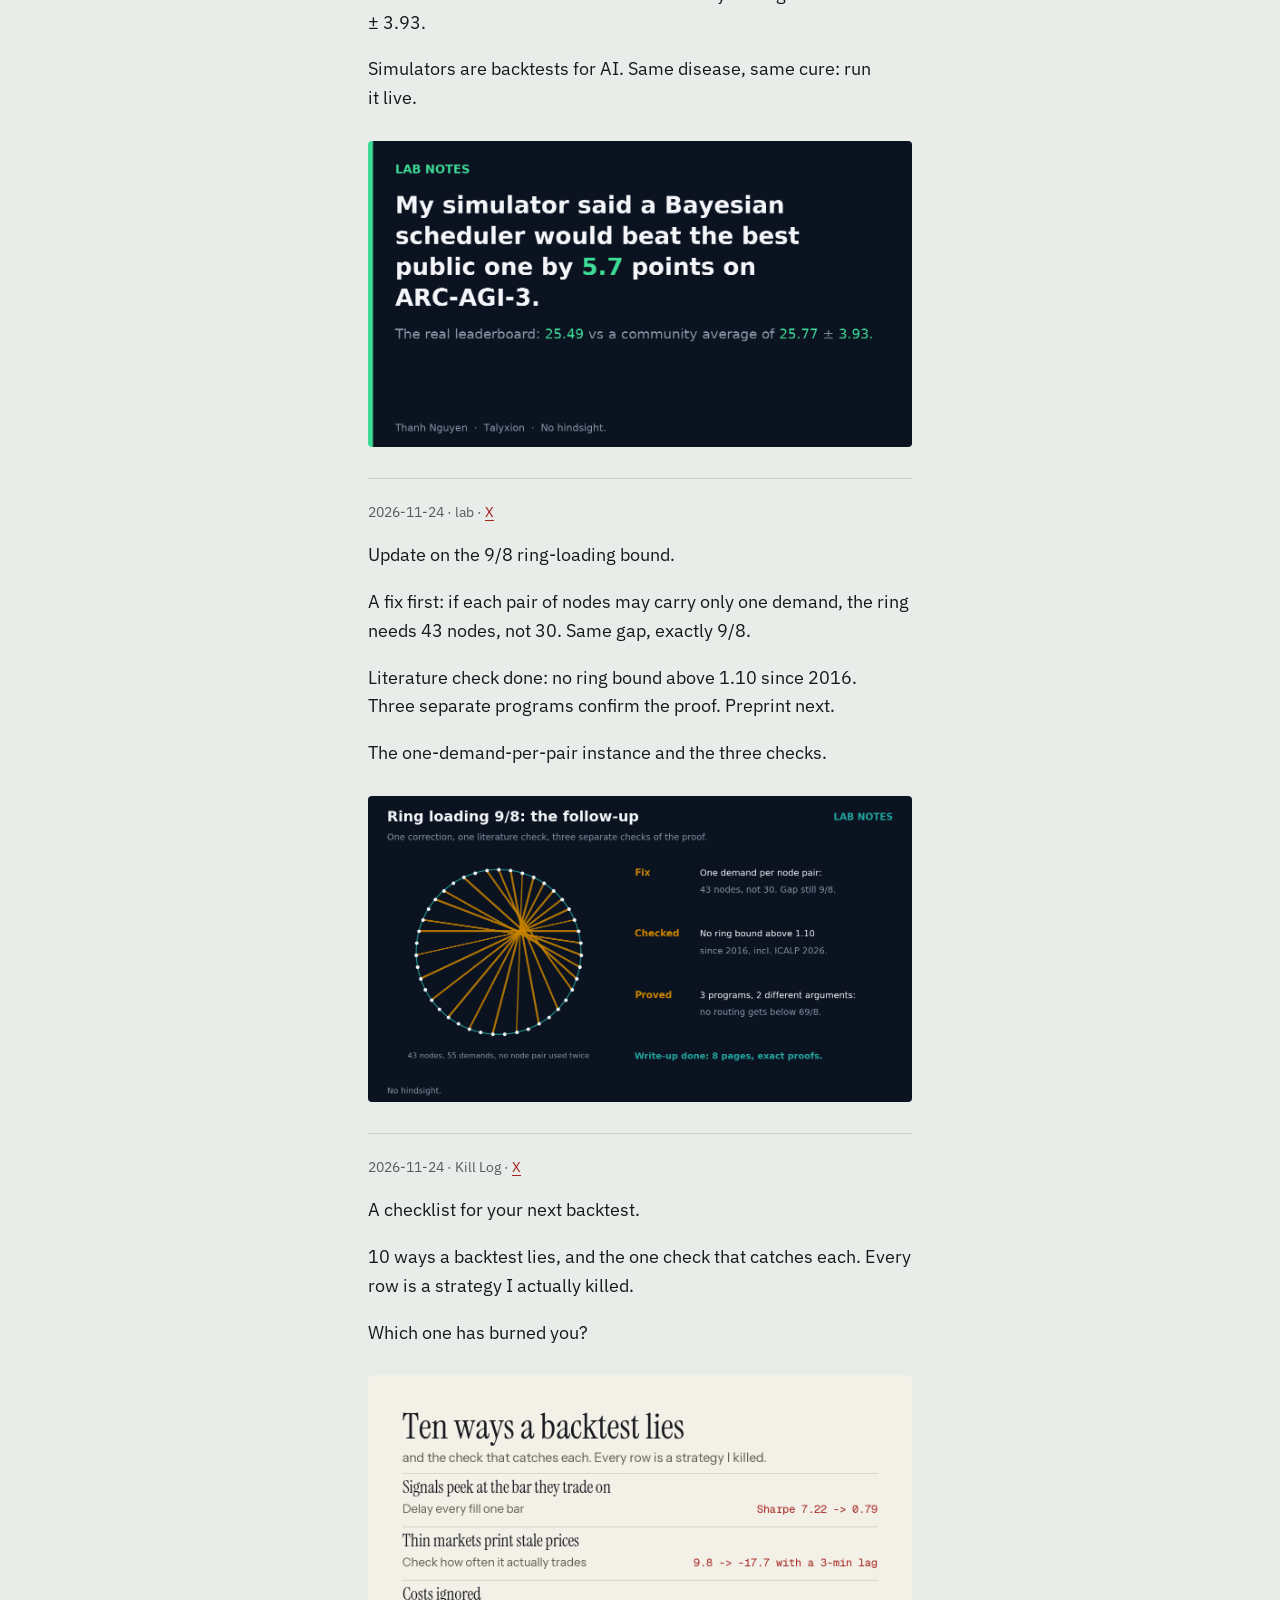
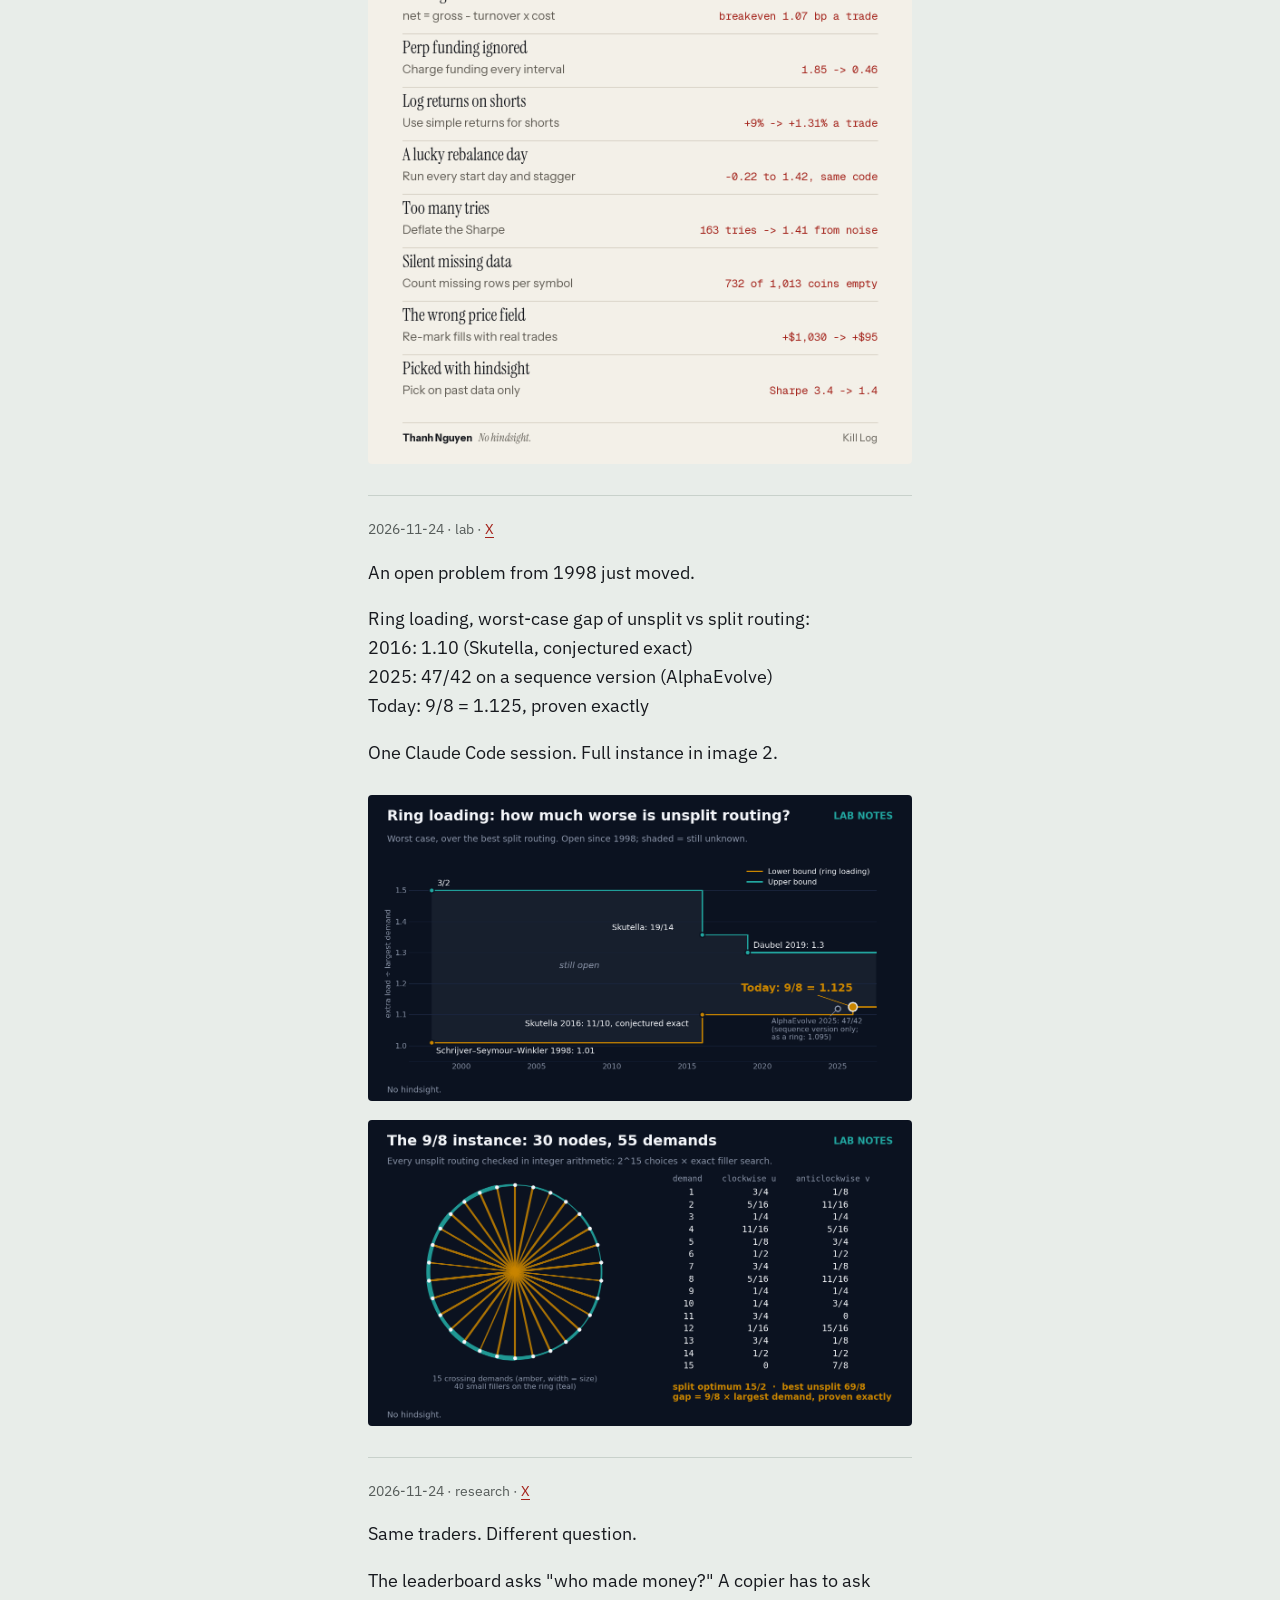
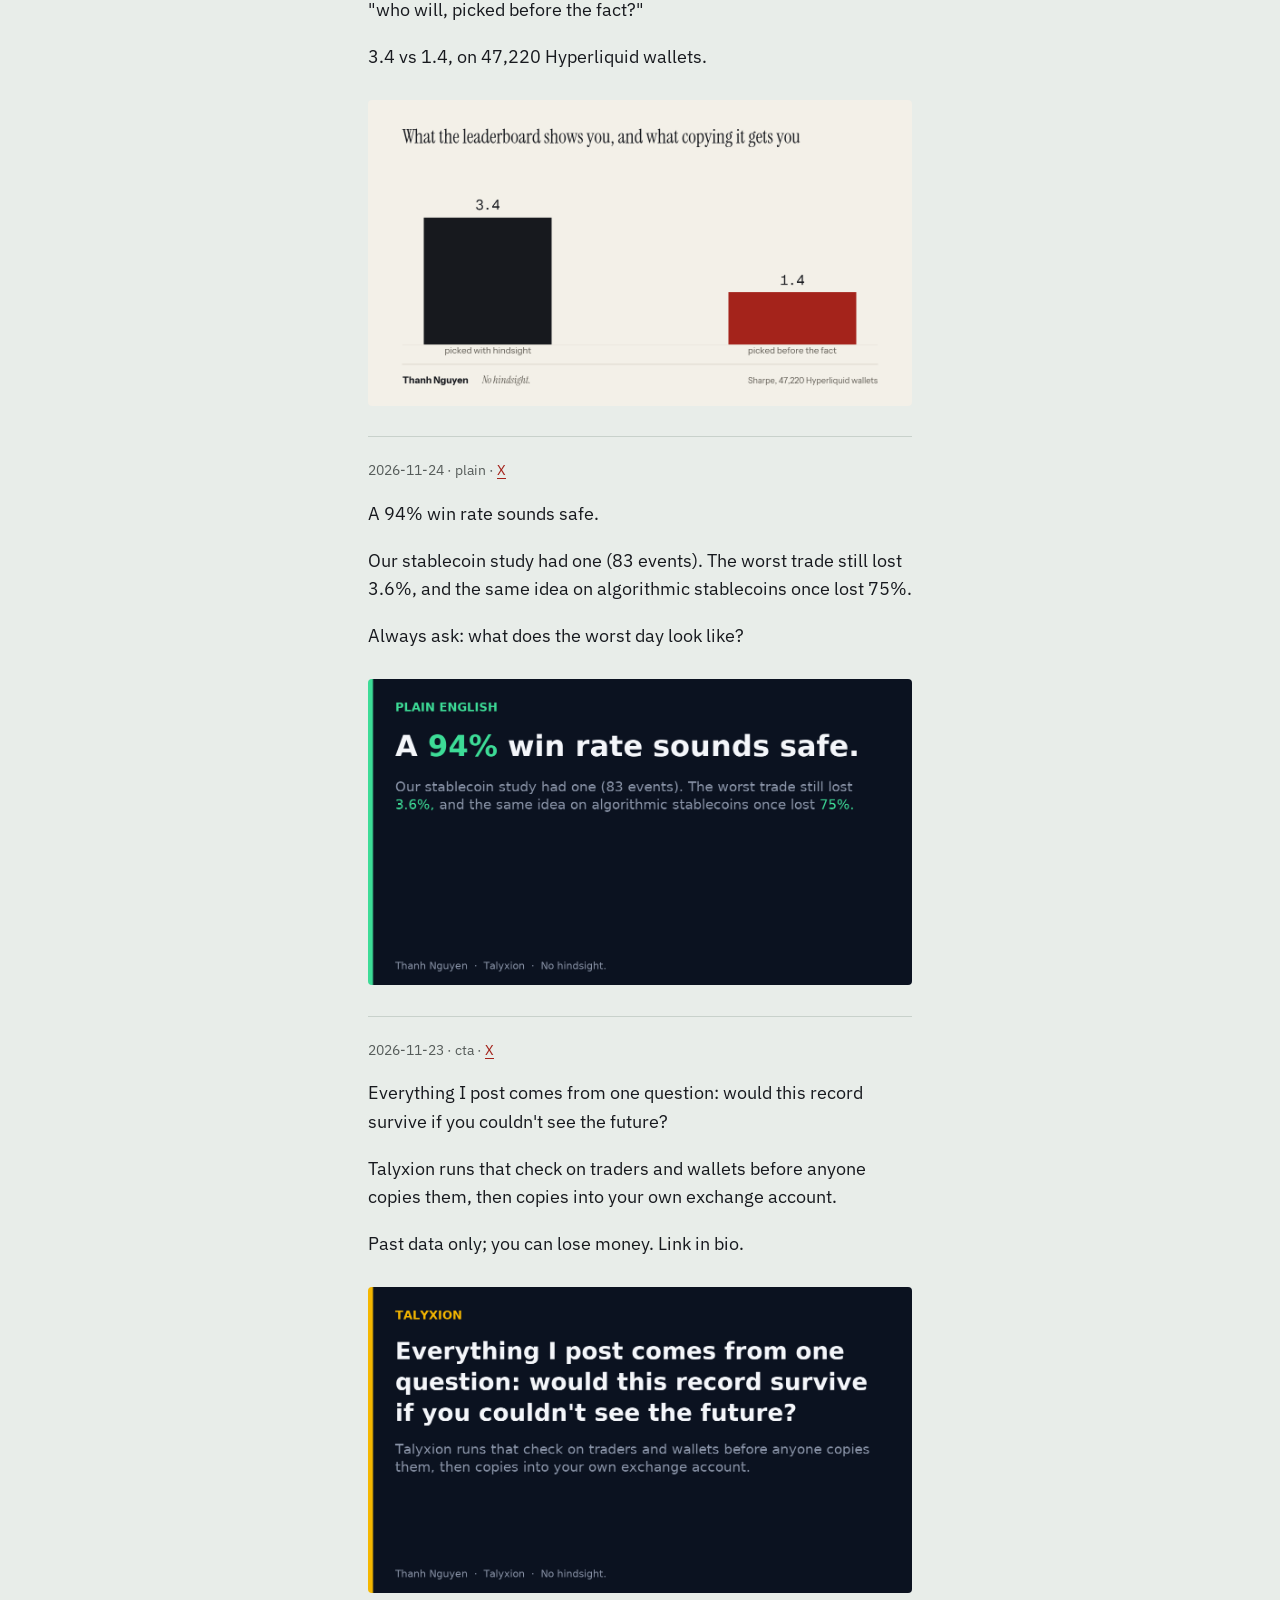
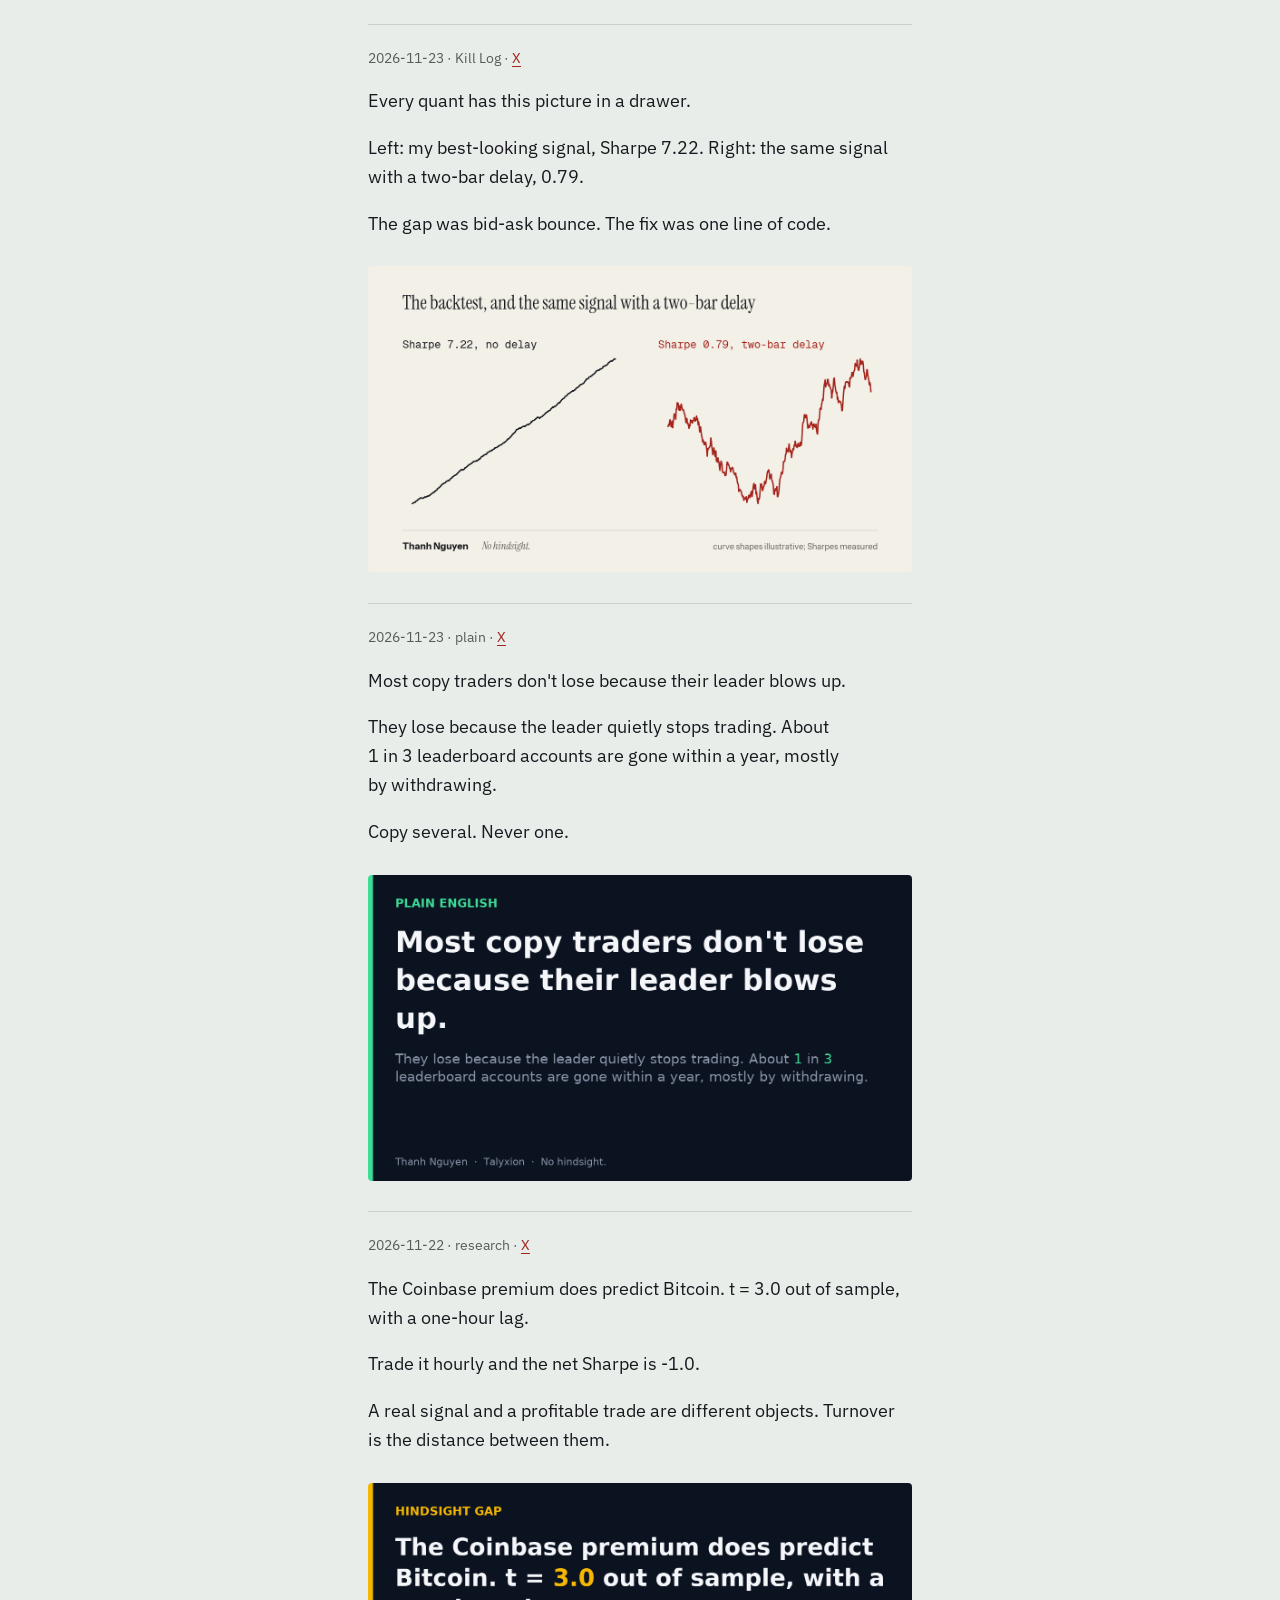
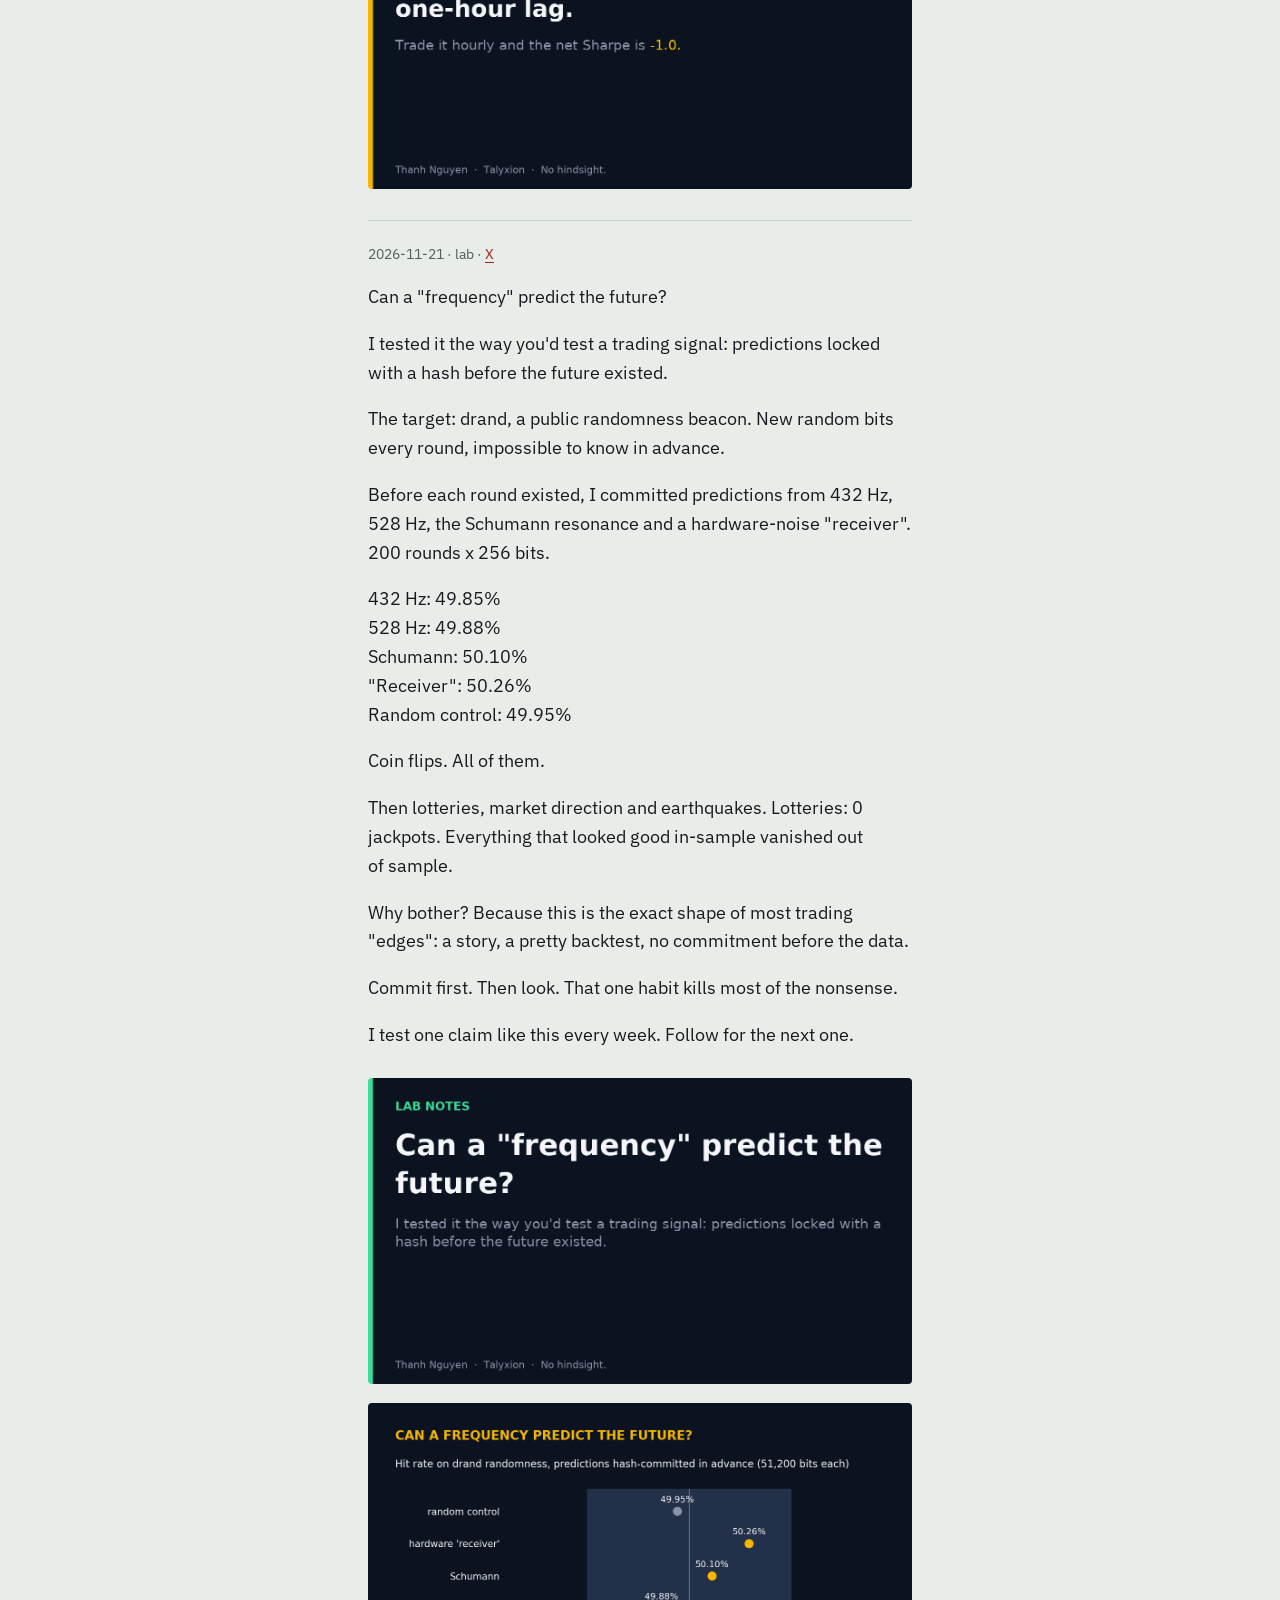
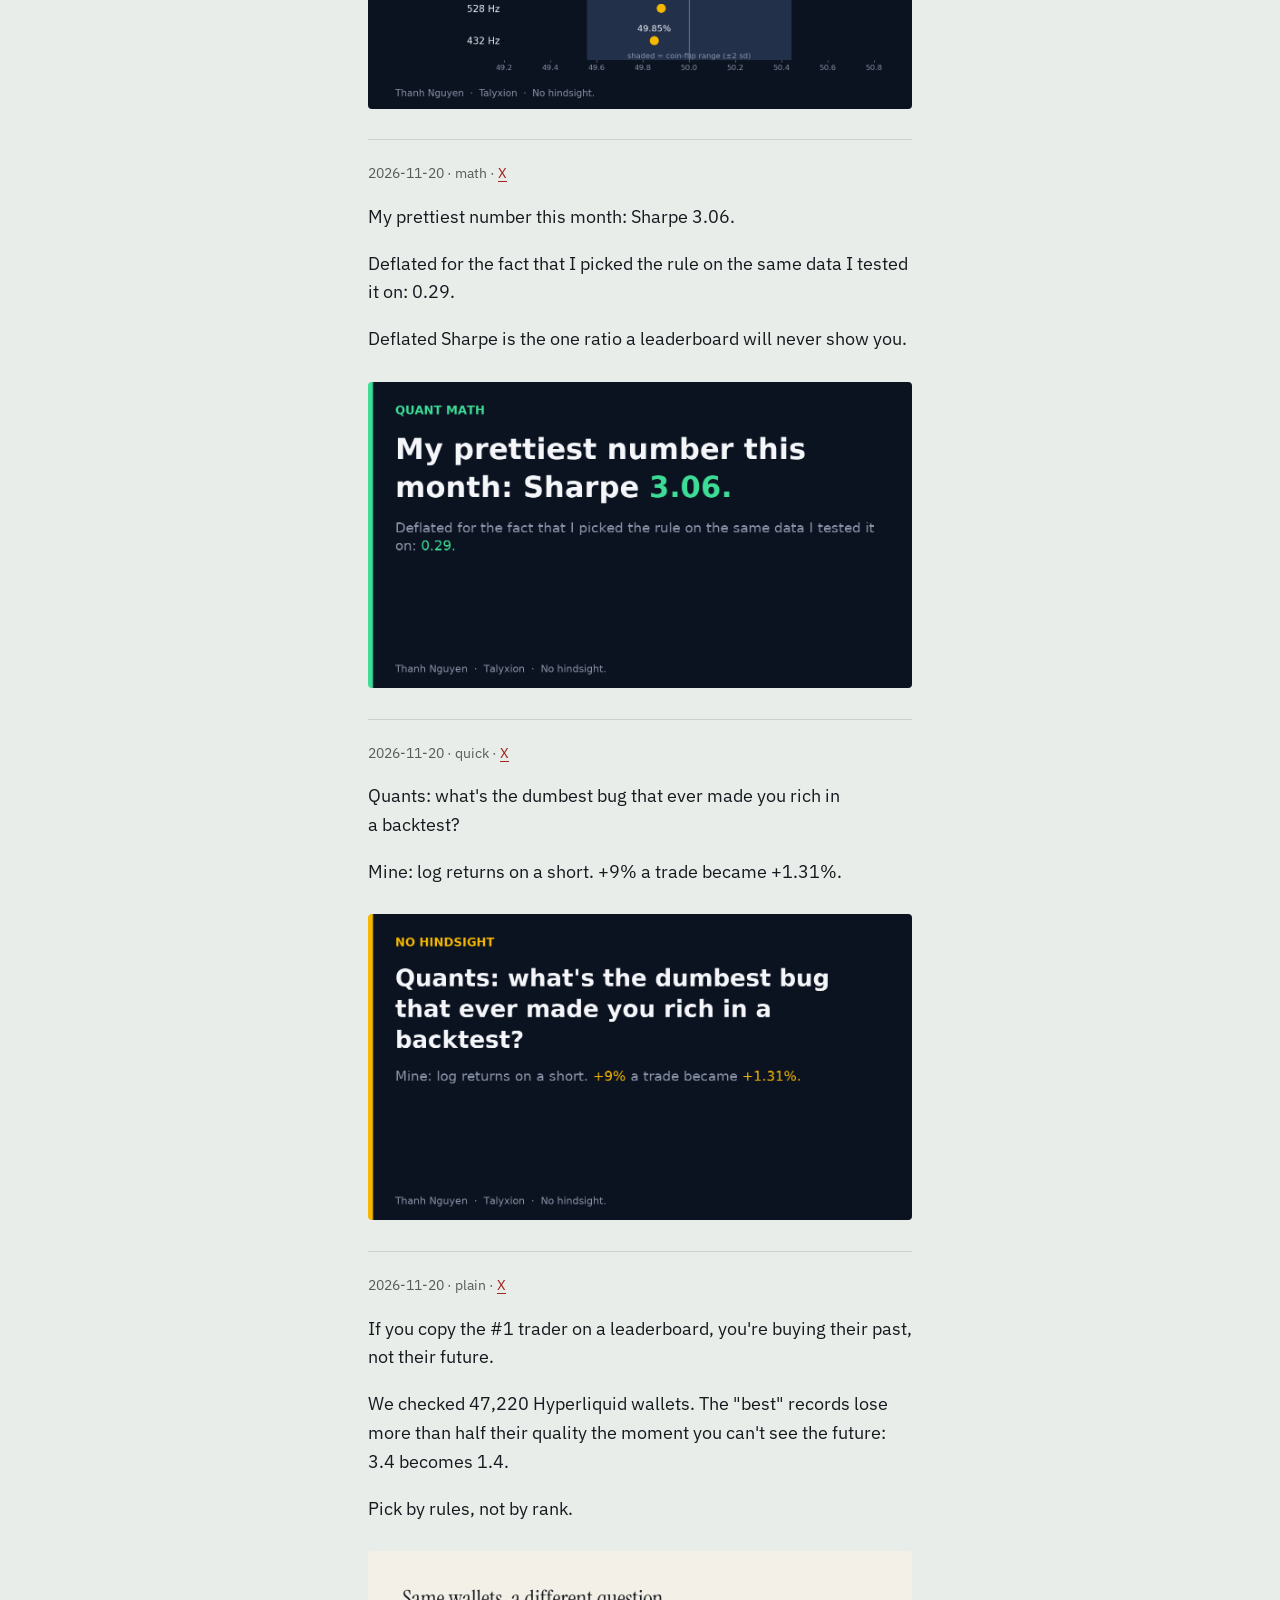
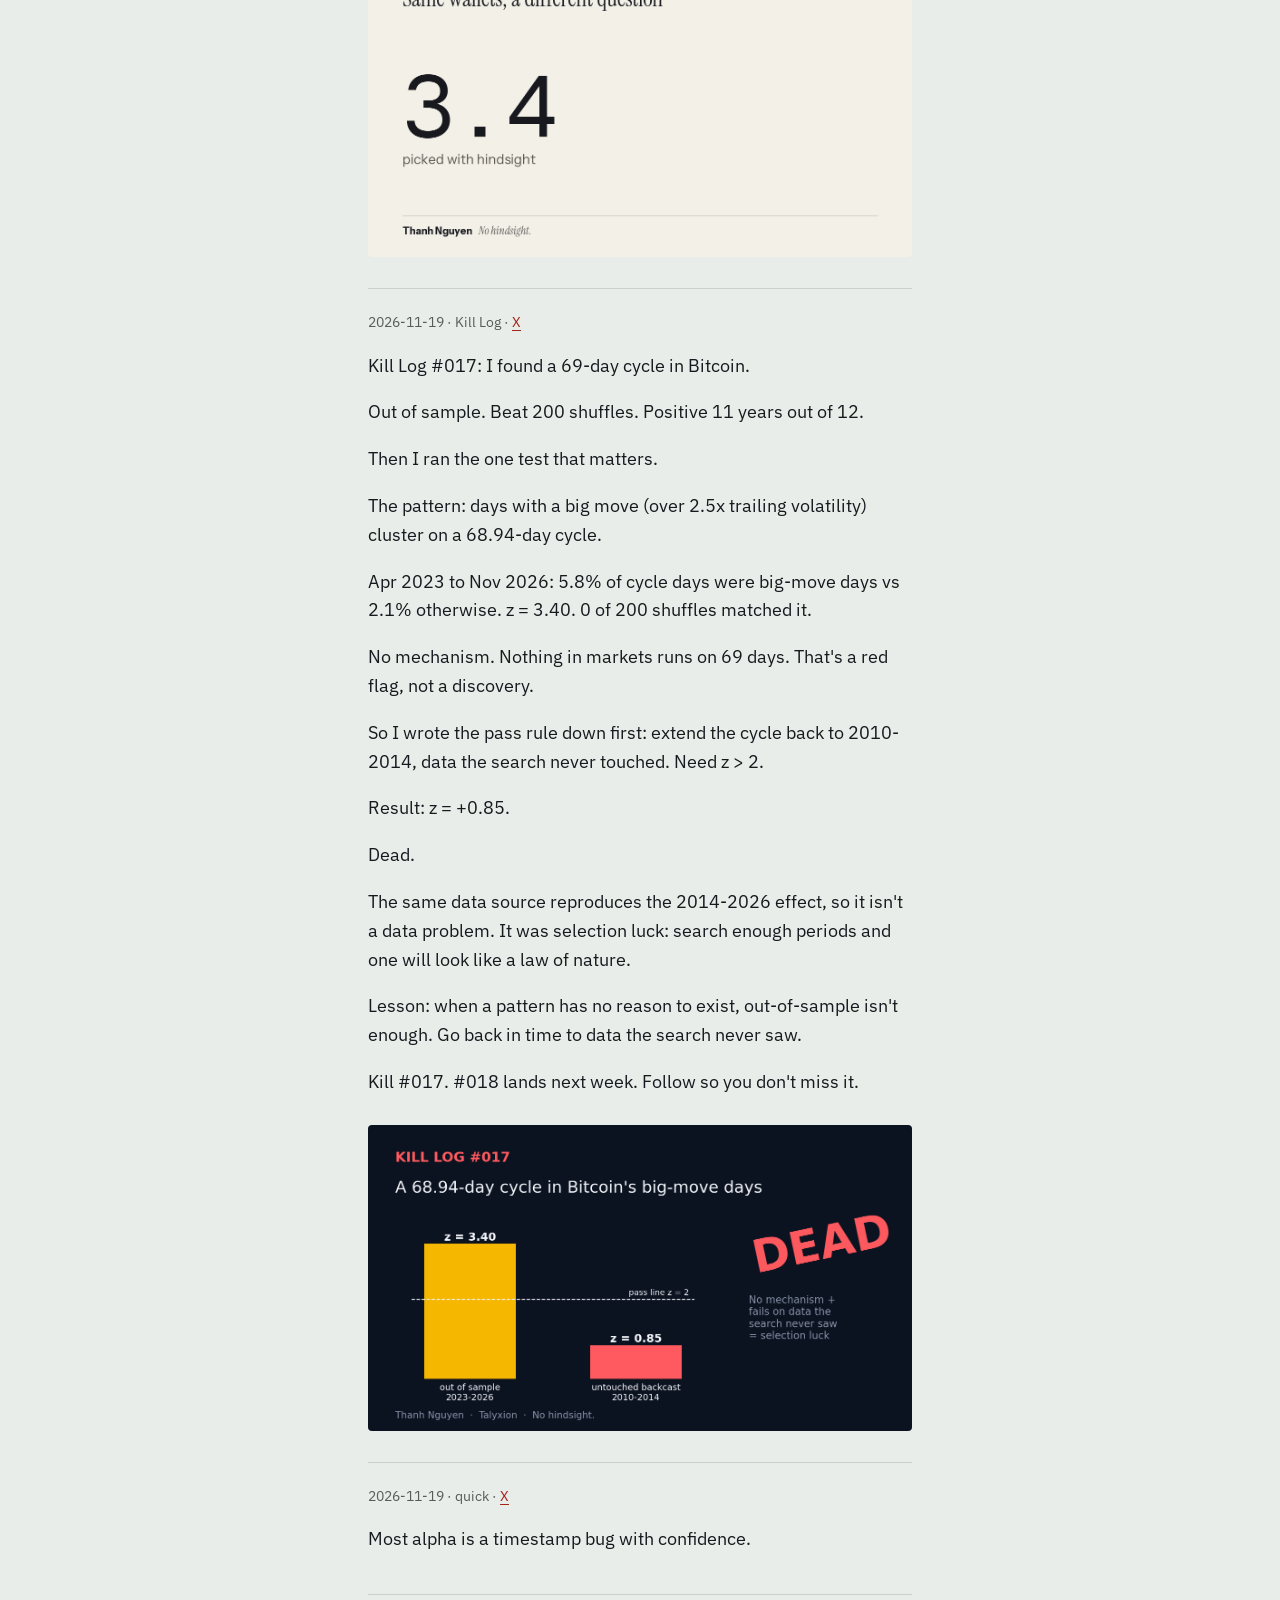
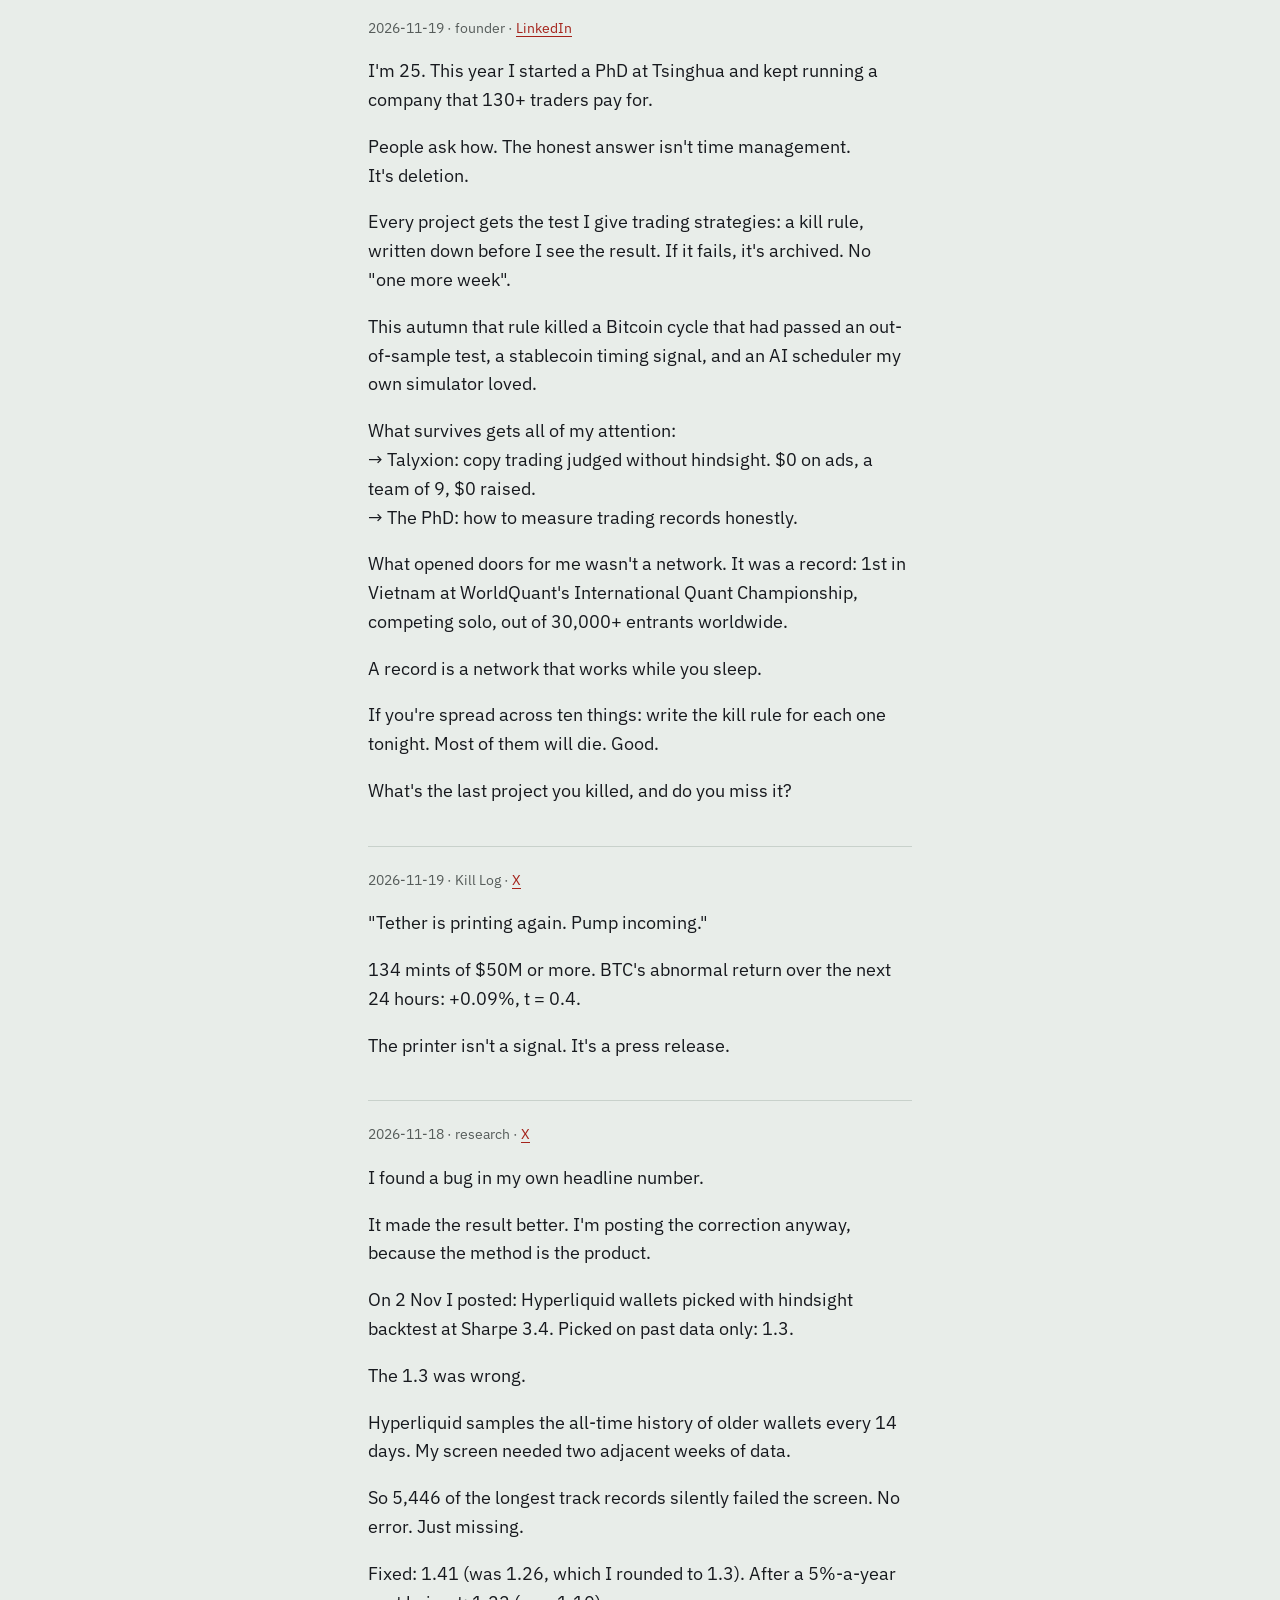
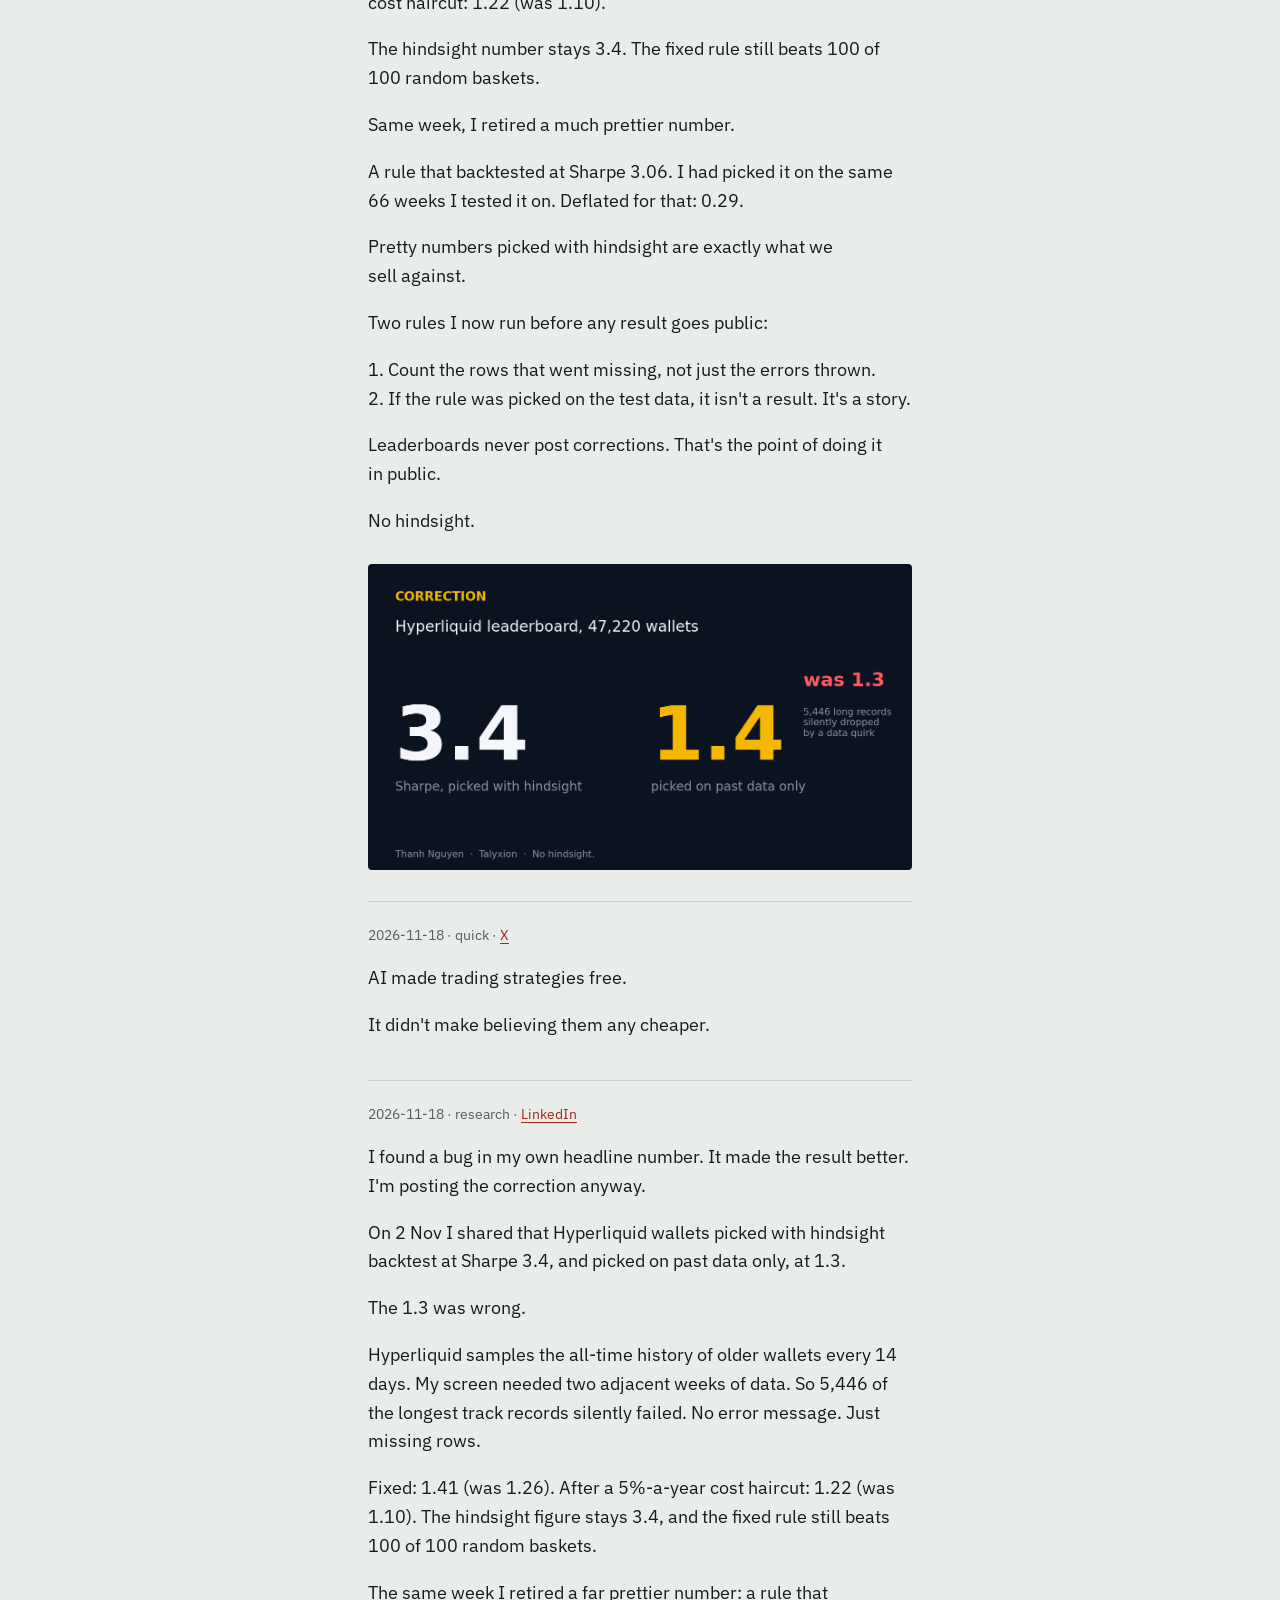
==== commit 361e6212: "archive 2026-11-25 (25 posts)" ====
--- a/index.html
+++ b/index.html
@@ -1,11 +1,7 @@
 <!doctype html><html lang="en"><head><meta charset="utf-8"><meta name="viewport" content="width=device-width,initial-scale=1">
 <title>No hindsight. · Thanh Nguyen</title><meta name="description" content="Thanh Nguyen: quant, founder of Talyxion. Every strategy I killed and every post, with its original date.">
 <link rel="alternate" type="application/rss+xml" title="No hindsight. · Thanh Nguyen" href="feed.xml">
-<style>:root{--bg:#0B1220;--fg:#F4F6FA;--mut:#8A94A8;--acc:#F5B700;--line:#22304A}
-body{margin:0;background:var(--bg);color:var(--fg);font:17px/1.6 system-ui,-apple-system,Segoe UI,sans-serif}
-main{max-width:720px;margin:0 auto;padding:32px 16px}h1{font-size:40px;margin:0}a{color:var(--acc)}
-.sub{color:var(--mut)}article{border-top:1px solid var(--line);padding:20px 0}.meta{color:var(--mut);font-size:14px}
-img{max-width:100%;border-radius:8px;margin-top:8px}</style></head><body><main>
+<link rel="stylesheet" href="site.css"></head><body><main>
 <h1>No hindsight.</h1><p class="sub">I'm Thanh Nguyen: #1 in Vietnam at WorldQuant's IQC, PhD student at Tsinghua, founder of Talyxion.
 I kill trading strategies for a living; the survivors become the product. Every post below keeps its original date.</p>
-<p><a href="https://x.com/ThnhNguyn163969">X</a> · <a href="https://www.linkedin.com/in/akuma9999/">LinkedIn</a> · <a href="https://t.me/thanh_nohindsight">Telegram</a> · <a href="https://bsky.app/profile/thanh-nohindsight.bsky.social">Bluesky</a> · <a href="https://talyxion.com">Talyxion</a> · <a href="feed.xml">RSS</a></p><article id="B01"><div class="meta"><time datetime="2026-11-24T14:00:03Z">2026-11-24</time> · Kill Log · <a href="https://x.com/i/status/2125227951637791002">X</a></div><p>A checklist for your next backtest.</p><p>10 ways a backtest lies, and the one check that catches each. Every row is a strategy I actually killed.</p><p>Which one has burned you?</p><img src="media/cheat_backtest_lies.png" alt="" loading="lazy"></article><article id="R01"><div class="meta"><time datetime="2026-11-24T11:28:49Z">2026-11-24</time> · lab · <a href="https://x.com/i/status/2125189894465257838">X</a></div><p>An open problem from 1998 just moved.</p><p>Ring loading, worst-case gap of unsplit vs split routing:<br>2016: 1.10 (Skutella, conjectured exact)<br>2025: 47/42 on a sequence version (AlphaEvolve)<br>Today: 9/8 = 1.125, proven exactly</p><p>One Claude Code session. Full instance in image 2.</p><img src="media/ring_bounds.png" alt="" loading="lazy"><img src="media/ring_instance.png" alt="" loading="lazy"></article><article id="M02"><div class="meta"><time datetime="2026-11-24T08:00:02Z">2026-11-24</time> · research · <a href="https://x.com/i/status/2125137350800064996">X</a></div><p>Same traders. Different question.</p><p>The leaderboard asks &quot;who made money?&quot; A copier has to ask &quot;who will, picked before the fact?&quot;</p><p>3.4 vs 1.4, on 47,220 Hyperliquid wallets.</p><img src="media/meme_leaderboard.png" alt="" loading="lazy"></article><article id="P03"><div class="meta"><time datetime="2026-11-24T01:30:03Z">2026-11-24</time> · plain · <a href="https://x.com/i/status/2125039206800183346">X</a></div><p>A 94% win rate sounds safe.</p><p>Our stablecoin study had one (83 events). The worst trade still lost 3.6%, and the same idea on algorithmic stablecoins once lost 75%.</p><p>Always ask: what does the worst day look like?</p><img src="media/P03.png" alt="" loading="lazy"></article><article id="C01"><div class="meta"><time datetime="2026-11-23T14:00:03Z">2026-11-23</time> · cta · <a href="https://x.com/i/status/2124865562992062967">X</a></div><p>Everything I post comes from one question: would this record survive if you couldn&#x27;t see the future?</p><p>Talyxion runs that check on traders and wallets before anyone copies them, then copies into your own exchange account.</p><p>Past data only; you can lose money. Link in bio.</p><img src="media/C01.png" alt="" loading="lazy"></article><article id="M01"><div class="meta"><time datetime="2026-11-23T08:00:02Z">2026-11-23</time> · Kill Log · <a href="https://x.com/i/status/2124774963676852298">X</a></div><p>Every quant has this picture in a drawer.</p><p>Left: my best-looking signal, Sharpe 7.22. Right: the same signal with a two-bar delay, 0.79.</p><p>The gap was bid-ask bounce. The fix was one line of code.</p><img src="media/meme_backtest_vs_live.png" alt="" loading="lazy"></article><article id="P02"><div class="meta"><time datetime="2026-11-23T01:30:02Z">2026-11-23</time> · plain · <a href="https://x.com/i/status/2124676816552243250">X</a></div><p>Most copy traders don&#x27;t lose because their leader blows up.</p><p>They lose because the leader quietly stops trading. About 1 in 3 leaderboard accounts are gone within a year, mostly by withdrawing.</p><p>Copy several. Never one.</p><img src="media/P02.png" alt="" loading="lazy"></article><article id="S28"><div class="meta"><time datetime="2026-11-22T14:00:02Z">2026-11-22</time> · research · <a href="https://x.com/i/status/2124503171754344618">X</a></div><p>The Coinbase premium does predict Bitcoin. t = 3.0 out of sample, with a one-hour lag.</p><p>Trade it hourly and the net Sharpe is -1.0.</p><p>A real signal and a profitable trade are different objects. Turnover is the distance between them.</p><img src="media/S28.png" alt="" loading="lazy"></article><article id="T07"><div class="meta"><time datetime="2026-11-21T14:00:17Z">2026-11-21</time> · lab · <a href="https://x.com/i/status/2124140783280521269">X</a></div><p>Can a &quot;frequency&quot; predict the future?</p><p>I tested it the way you&#x27;d test a trading signal: predictions locked with a hash before the future existed.</p><p>The target: drand, a public randomness beacon. New random bits every round, impossible to know in advance.</p><p>Before each round existed, I committed predictions from 432 Hz, 528 Hz, the Schumann resonance and a hardware-noise &quot;receiver&quot;. 200 rounds x 256 bits.</p><p>432 Hz: 49.85%<br>528 Hz: 49.88%<br>Schumann: 50.10%<br>&quot;Receiver&quot;: 50.26%<br>Random control: 49.95%</p><p>Coin flips. All of them.</p><p>Then lotteries, market direction and earthquakes. Lotteries: 0 jackpots. Everything that looked good in-sample vanished out of sample.</p><p>Why bother? Because this is the exact shape of most trading &quot;edges&quot;: a story, a pretty backtest, no commitment before the data.</p><p>Commit first. Then look. That one habit kills most of the nonsense.</p><p>I test one claim like this every week. Follow for the next one.</p><img src="media/T07.png" alt="" loading="lazy"><img src="media/card_drand.png" alt="" loading="lazy"></article><article id="S25"><div class="meta"><time datetime="2026-11-20T14:00:02Z">2026-11-20</time> · math · <a href="https://x.com/i/status/2123778397881143340">X</a></div><p>My prettiest number this month: Sharpe 3.06.</p><p>Deflated for the fact that I picked the rule on the same data I tested it on: 0.29.</p><p>Deflated Sharpe is the one ratio a leaderboard will never show you.</p><img src="media/S25.png" alt="" loading="lazy"></article><article id="Q04"><div class="meta"><time datetime="2026-11-20T08:00:07Z">2026-11-20</time> · quick · <a href="https://x.com/i/status/2123687820632248589">X</a></div><p>Quants: what&#x27;s the dumbest bug that ever made you rich in a backtest?</p><p>Mine: log returns on a short. +9% a trade became +1.31%.</p><img src="media/Q04.png" alt="" loading="lazy"></article><article id="P01"><div class="meta"><time datetime="2026-11-20T01:30:02Z">2026-11-20</time> · plain · <a href="https://x.com/i/status/2123589653454524886">X</a></div><p>If you copy the #1 trader on a leaderboard, you&#x27;re buying their past, not their future.</p><p>We checked 47,220 Hyperliquid wallets. The &quot;best&quot; records lose more than half their quality the moment you can&#x27;t see the future: 3.4 becomes 1.4.</p><p>Pick by rules, not by rank.</p><img src="media/gif_hindsight.gif" alt="" loading="lazy"></article><article id="T06"><div class="meta"><time datetime="2026-11-19T14:00:16Z">2026-11-19</time> · Kill Log · <a href="https://x.com/i/status/2123416009340325968">X</a></div><p>Kill Log #017: I found a 69-day cycle in Bitcoin.</p><p>Out of sample. Beat 200 shuffles. Positive 11 years out of 12.</p><p>Then I ran the one test that matters.</p><p>The pattern: days with a big move (over 2.5x trailing volatility) cluster on a 68.94-day cycle.</p><p>Apr 2023 to Nov 2026: 5.8% of cycle days were big-move days vs 2.1% otherwise. z = 3.40. 0 of 200 shuffles matched it.</p><p>No mechanism. Nothing in markets runs on 69 days. That&#x27;s a red flag, not a discovery.</p><p>So I wrote the pass rule down first: extend the cycle back to 2010-2014, data the search never touched. Need z &gt; 2.</p><p>Result: z = +0.85.</p><p>Dead.</p><p>The same data source reproduces the 2014-2026 effect, so it isn&#x27;t a data problem. It was selection luck: search enough periods and one will look like a law of nature.</p><p>Lesson: when a pattern has no reason to exist, out-of-sample isn&#x27;t enough. Go back in time to data the search never saw.</p><p>Kill #017. #018 lands next week. Follow so you don&#x27;t miss it.</p><img src="media/card_kill017.png" alt="" loading="lazy"></article><article id="Q03"><div class="meta"><time datetime="2026-11-19T08:00:01Z">2026-11-19</time> · quick · <a href="https://x.com/i/status/2123325409702056439">X</a></div><p>Most alpha is a timestamp bug with confidence.</p></article><article id="L02"><div class="meta"><time datetime="2026-11-19T03:00:02Z">2026-11-19</time> · founder · <a href="https://www.linkedin.com/feed/update/urn:li:share:7529015601164402688/">LinkedIn</a></div><p>I&#x27;m 25. This year I started a PhD at Tsinghua and kept running a company that 130+ traders pay for.</p><p>People ask how. The honest answer isn&#x27;t time management. It&#x27;s deletion.</p><p>Every project gets the test I give trading strategies: a kill rule, written down before I see the result. If it fails, it&#x27;s archived. No &quot;one more week&quot;.</p><p>This autumn that rule killed a Bitcoin cycle that had passed an out-of-sample test, a stablecoin timing signal, and an AI scheduler my own simulator loved.</p><p>What survives gets all of my attention:<br>→ Talyxion: copy trading judged without hindsight. $0 on ads, a team of 9, $0 raised.<br>→ The PhD: how to measure trading records honestly.</p><p>What opened doors for me wasn&#x27;t a network. It was a record: 1st in Vietnam at WorldQuant&#x27;s International Quant Championship, competing solo, out of 30,000+ entrants worldwide.</p><p>A record is a network that works while you sleep.</p><p>If you&#x27;re spread across ten things: write the kill rule for each one tonight. Most of them will die. Good.</p><p>What&#x27;s the last project you killed, and do you miss it?</p></article><article id="S24"><div class="meta"><time datetime="2026-11-19T01:30:01Z">2026-11-19</time> · Kill Log · <a href="https://x.com/i/status/2123227262300639257">X</a></div><p>&quot;Tether is printing again. Pump incoming.&quot;</p><p>134 mints of $50M or more. BTC&#x27;s abnormal return over the next 24 hours: +0.09%, t = 0.4.</p><p>The printer isn&#x27;t a signal. It&#x27;s a press release.</p></article><article id="T05"><div class="meta"><time datetime="2026-11-18T14:00:23Z">2026-11-18</time> · research · <a href="https://x.com/i/status/2123053622053495160">X</a></div><p>I found a bug in my own headline number.</p><p>It made the result better. I&#x27;m posting the correction anyway, because the method is the product.</p><p>On 2 Nov I posted: Hyperliquid wallets picked with hindsight backtest at Sharpe 3.4. Picked on past data only: 1.3.</p><p>The 1.3 was wrong.</p><p>Hyperliquid samples the all-time history of older wallets every 14 days. My screen needed two adjacent weeks of data.</p><p>So 5,446 of the longest track records silently failed the screen. No error. Just missing.</p><p>Fixed: 1.41 (was 1.26, which I rounded to 1.3). After a 5%-a-year cost haircut: 1.22 (was 1.10).</p><p>The hindsight number stays 3.4. The fixed rule still beats 100 of 100 random baskets.</p><p>Same week, I retired a much prettier number.</p><p>A rule that backtested at Sharpe 3.06. I had picked it on the same 66 weeks I tested it on. Deflated for that: 0.29.</p><p>Pretty numbers picked with hindsight are exactly what we sell against.</p><p>Two rules I now run before any result goes public:</p><p>1. Count the rows that went missing, not just the errors thrown.<br>2. If the rule was picked on the test data, it isn&#x27;t a result. It&#x27;s a story.</p><p>Leaderboards never post corrections. That&#x27;s the point of doing it in public.</p><p>No hindsight.</p><img src="media/card_correction.png" alt="" loading="lazy"></article><article id="Q02"><div class="meta"><time datetime="2026-11-18T08:00:01Z">2026-11-18</time> · quick · <a href="https://x.com/i/status/2122963019865186658">X</a></div><p>AI made trading strategies free.</p><p>It didn&#x27;t make believing them any cheaper.</p></article><article id="L01"><div class="meta"><time datetime="2026-11-18T03:00:23Z">2026-11-18</time> · research · <a href="https://www.linkedin.com/feed/update/urn:li:share:7528653301299712000/">LinkedIn</a></div><p>I found a bug in my own headline number. It made the result better. I&#x27;m posting the correction anyway.</p><p>On 2 Nov I shared that Hyperliquid wallets picked with hindsight backtest at Sharpe 3.4, and picked on past data only, at 1.3.</p><p>The 1.3 was wrong.</p><p>Hyperliquid samples the all-time history of older wallets every 14 days. My screen needed two adjacent weeks of data. So 5,446 of the longest track records silently failed. No error message. Just missing rows.</p><p>Fixed: 1.41 (was 1.26). After a 5%-a-year cost haircut: 1.22 (was 1.10). The hindsight figure stays 3.4, and the fixed rule still beats 100 of 100 random baskets.</p><p>The same week I retired a far prettier number: a rule that backtested at Sharpe 3.06. I had chosen it on the same 66 weeks I tested it on. Deflated for that, it&#x27;s 0.29.</p><p>Why post a correction that flatters me, and kill a number that flattered me more?</p><p>Because the method is the product. Talyxion sells one thing: judging trading records the way you would have lived them, without hindsight. If I let hindsight into my own numbers, nothing else I say matters.</p><p>Two checks I now run before any result goes public:<br>→ Count the rows that went missing, not just the errors thrown.<br>→ If the rule was picked on the test data, it isn&#x27;t a result. It&#x27;s a story.</p><p>What&#x27;s a public correction that ended up earning you more trust than the original?</p><img src="media/card_correction.png" alt="" loading="lazy"></article><article id="S23"><div class="meta"><time datetime="2026-11-18T01:30:02Z">2026-11-18</time> · crypto · <a href="https://x.com/i/status/2122864875601031574">X</a></div><p>Stablecoins rarely break. When a fiat-backed one slips below $0.99, it usually comes back.</p><p>83 events on Binance: buy at 0.99 or lower, sell at 0.998. Mean +1.05%, 94% won, worst -3.6%.</p><p>The tail lives elsewhere: algorithmic stables. UST: -75%.</p></article><article id="Q01"><div class="meta"><time datetime="2026-11-17T20:20:29Z">2026-11-17</time> · quick · <a href="https://x.com/i/status/2122786978378981792">X</a></div><p>Win rate is the horoscope of trading.</p></article></main></body></html>+<p><a href="https://x.com/ThnhNguyn163969">X</a> · <a href="https://www.linkedin.com/in/akuma9999/">LinkedIn</a> · <a href="https://t.me/thanh_nohindsight">Telegram</a> · <a href="https://bsky.app/profile/thanh-nohindsight.bsky.social">Bluesky</a> · <a href="https://talyxion.com">Talyxion</a> · <a href="feed.xml">RSS</a></p><article id="ND01"><div class="meta"><time datetime="2026-11-25T14:00:03Z">2026-11-25</time> · lab · <a href="https://x.com/i/status/2125590338622599559">X</a></div><p>Someone ranked open math problems by LLM-judged importance. One data point from a minor one, ring loading, where the agent search that reached 9/8 took 37 seconds. Trusting it took three separate programs and a literature check. Search got cheap. Checking didn&#x27;t.</p><img src="media/ND01.png" alt="" loading="lazy"></article><article id="M03"><div class="meta"><time datetime="2026-11-25T08:00:03Z">2026-11-25</time> · crypto · <a href="https://x.com/i/status/2125499742281146813">X</a></div><p>Funding farming, explained in one chart.</p><p>684 Binance perps: +324% collected in funding, -277% given back on price. Net Sharpe 0.14 to 0.47.</p><img src="media/meme_funding.png" alt="" loading="lazy"></article><article id="S26"><div class="meta"><time datetime="2026-11-25T01:30:02Z">2026-11-25</time> · lab · <a href="https://x.com/i/status/2125401592593793387">X</a></div><p>My simulator said a Bayesian scheduler would beat the best public one by 5.7 points on ARC-AGI-3.</p><p>The real leaderboard: 25.49 vs a community average of 25.77 ± 3.93.</p><p>Simulators are backtests for AI. Same disease, same cure: run it live.</p><img src="media/S26.png" alt="" loading="lazy"></article><article id="R02"><div class="meta"><time datetime="2026-11-24T18:22:50Z">2026-11-24</time> · lab · <a href="https://x.com/i/status/2125294064513978485">X</a></div><p>Update on the 9/8 ring-loading bound.</p><p>A fix first: if each pair of nodes may carry only one demand, the ring needs 43 nodes, not 30. Same gap, exactly 9/8.</p><p>Literature check done: no ring bound above 1.10 since 2016.<br>Three separate programs confirm the proof. Preprint next.</p><p>The one-demand-per-pair instance and the three checks.</p><img src="media/ring_update.png" alt="" loading="lazy"></article><article id="B01"><div class="meta"><time datetime="2026-11-24T14:00:03Z">2026-11-24</time> · Kill Log · <a href="https://x.com/i/status/2125227951637791002">X</a></div><p>A checklist for your next backtest.</p><p>10 ways a backtest lies, and the one check that catches each. Every row is a strategy I actually killed.</p><p>Which one has burned you?</p><img src="media/cheat_backtest_lies.png" alt="" loading="lazy"></article><article id="R01"><div class="meta"><time datetime="2026-11-24T11:28:49Z">2026-11-24</time> · lab · <a href="https://x.com/i/status/2125189894465257838">X</a></div><p>An open problem from 1998 just moved.</p><p>Ring loading, worst-case gap of unsplit vs split routing:<br>2016: 1.10 (Skutella, conjectured exact)<br>2025: 47/42 on a sequence version (AlphaEvolve)<br>Today: 9/8 = 1.125, proven exactly</p><p>One Claude Code session. Full instance in image 2.</p><img src="media/ring_bounds.png" alt="" loading="lazy"><img src="media/ring_instance.png" alt="" loading="lazy"></article><article id="M02"><div class="meta"><time datetime="2026-11-24T08:00:02Z">2026-11-24</time> · research · <a href="https://x.com/i/status/2125137350800064996">X</a></div><p>Same traders. Different question.</p><p>The leaderboard asks &quot;who made money?&quot; A copier has to ask &quot;who will, picked before the fact?&quot;</p><p>3.4 vs 1.4, on 47,220 Hyperliquid wallets.</p><img src="media/meme_leaderboard.png" alt="" loading="lazy"></article><article id="P03"><div class="meta"><time datetime="2026-11-24T01:30:03Z">2026-11-24</time> · plain · <a href="https://x.com/i/status/2125039206800183346">X</a></div><p>A 94% win rate sounds safe.</p><p>Our stablecoin study had one (83 events). The worst trade still lost 3.6%, and the same idea on algorithmic stablecoins once lost 75%.</p><p>Always ask: what does the worst day look like?</p><img src="media/P03.png" alt="" loading="lazy"></article><article id="C01"><div class="meta"><time datetime="2026-11-23T14:00:03Z">2026-11-23</time> · cta · <a href="https://x.com/i/status/2124865562992062967">X</a></div><p>Everything I post comes from one question: would this record survive if you couldn&#x27;t see the future?</p><p>Talyxion runs that check on traders and wallets before anyone copies them, then copies into your own exchange account.</p><p>Past data only; you can lose money. Link in bio.</p><img src="media/C01.png" alt="" loading="lazy"></article><article id="M01"><div class="meta"><time datetime="2026-11-23T08:00:02Z">2026-11-23</time> · Kill Log · <a href="https://x.com/i/status/2124774963676852298">X</a></div><p>Every quant has this picture in a drawer.</p><p>Left: my best-looking signal, Sharpe 7.22. Right: the same signal with a two-bar delay, 0.79.</p><p>The gap was bid-ask bounce. The fix was one line of code.</p><img src="media/meme_backtest_vs_live.png" alt="" loading="lazy"></article><article id="P02"><div class="meta"><time datetime="2026-11-23T01:30:02Z">2026-11-23</time> · plain · <a href="https://x.com/i/status/2124676816552243250">X</a></div><p>Most copy traders don&#x27;t lose because their leader blows up.</p><p>They lose because the leader quietly stops trading. About 1 in 3 leaderboard accounts are gone within a year, mostly by withdrawing.</p><p>Copy several. Never one.</p><img src="media/P02.png" alt="" loading="lazy"></article><article id="S28"><div class="meta"><time datetime="2026-11-22T14:00:02Z">2026-11-22</time> · research · <a href="https://x.com/i/status/2124503171754344618">X</a></div><p>The Coinbase premium does predict Bitcoin. t = 3.0 out of sample, with a one-hour lag.</p><p>Trade it hourly and the net Sharpe is -1.0.</p><p>A real signal and a profitable trade are different objects. Turnover is the distance between them.</p><img src="media/S28.png" alt="" loading="lazy"></article><article id="T07"><div class="meta"><time datetime="2026-11-21T14:00:17Z">2026-11-21</time> · lab · <a href="https://x.com/i/status/2124140783280521269">X</a></div><p>Can a &quot;frequency&quot; predict the future?</p><p>I tested it the way you&#x27;d test a trading signal: predictions locked with a hash before the future existed.</p><p>The target: drand, a public randomness beacon. New random bits every round, impossible to know in advance.</p><p>Before each round existed, I committed predictions from 432 Hz, 528 Hz, the Schumann resonance and a hardware-noise &quot;receiver&quot;. 200 rounds x 256 bits.</p><p>432 Hz: 49.85%<br>528 Hz: 49.88%<br>Schumann: 50.10%<br>&quot;Receiver&quot;: 50.26%<br>Random control: 49.95%</p><p>Coin flips. All of them.</p><p>Then lotteries, market direction and earthquakes. Lotteries: 0 jackpots. Everything that looked good in-sample vanished out of sample.</p><p>Why bother? Because this is the exact shape of most trading &quot;edges&quot;: a story, a pretty backtest, no commitment before the data.</p><p>Commit first. Then look. That one habit kills most of the nonsense.</p><p>I test one claim like this every week. Follow for the next one.</p><img src="media/T07.png" alt="" loading="lazy"><img src="media/card_drand.png" alt="" loading="lazy"></article><article id="S25"><div class="meta"><time datetime="2026-11-20T14:00:02Z">2026-11-20</time> · math · <a href="https://x.com/i/status/2123778397881143340">X</a></div><p>My prettiest number this month: Sharpe 3.06.</p><p>Deflated for the fact that I picked the rule on the same data I tested it on: 0.29.</p><p>Deflated Sharpe is the one ratio a leaderboard will never show you.</p><img src="media/S25.png" alt="" loading="lazy"></article><article id="Q04"><div class="meta"><time datetime="2026-11-20T08:00:07Z">2026-11-20</time> · quick · <a href="https://x.com/i/status/2123687820632248589">X</a></div><p>Quants: what&#x27;s the dumbest bug that ever made you rich in a backtest?</p><p>Mine: log returns on a short. +9% a trade became +1.31%.</p><img src="media/Q04.png" alt="" loading="lazy"></article><article id="P01"><div class="meta"><time datetime="2026-11-20T01:30:02Z">2026-11-20</time> · plain · <a href="https://x.com/i/status/2123589653454524886">X</a></div><p>If you copy the #1 trader on a leaderboard, you&#x27;re buying their past, not their future.</p><p>We checked 47,220 Hyperliquid wallets. The &quot;best&quot; records lose more than half their quality the moment you can&#x27;t see the future: 3.4 becomes 1.4.</p><p>Pick by rules, not by rank.</p><img src="media/gif_hindsight.gif" alt="" loading="lazy"></article><article id="T06"><div class="meta"><time datetime="2026-11-19T14:00:16Z">2026-11-19</time> · Kill Log · <a href="https://x.com/i/status/2123416009340325968">X</a></div><p>Kill Log #017: I found a 69-day cycle in Bitcoin.</p><p>Out of sample. Beat 200 shuffles. Positive 11 years out of 12.</p><p>Then I ran the one test that matters.</p><p>The pattern: days with a big move (over 2.5x trailing volatility) cluster on a 68.94-day cycle.</p><p>Apr 2023 to Nov 2026: 5.8% of cycle days were big-move days vs 2.1% otherwise. z = 3.40. 0 of 200 shuffles matched it.</p><p>No mechanism. Nothing in markets runs on 69 days. That&#x27;s a red flag, not a discovery.</p><p>So I wrote the pass rule down first: extend the cycle back to 2010-2014, data the search never touched. Need z &gt; 2.</p><p>Result: z = +0.85.</p><p>Dead.</p><p>The same data source reproduces the 2014-2026 effect, so it isn&#x27;t a data problem. It was selection luck: search enough periods and one will look like a law of nature.</p><p>Lesson: when a pattern has no reason to exist, out-of-sample isn&#x27;t enough. Go back in time to data the search never saw.</p><p>Kill #017. #018 lands next week. Follow so you don&#x27;t miss it.</p><img src="media/card_kill017.png" alt="" loading="lazy"></article><article id="Q03"><div class="meta"><time datetime="2026-11-19T08:00:01Z">2026-11-19</time> · quick · <a href="https://x.com/i/status/2123325409702056439">X</a></div><p>Most alpha is a timestamp bug with confidence.</p></article><article id="L02"><div class="meta"><time datetime="2026-11-19T03:00:02Z">2026-11-19</time> · founder · <a href="https://www.linkedin.com/feed/update/urn:li:share:7529015601164402688/">LinkedIn</a></div><p>I&#x27;m 25. This year I started a PhD at Tsinghua and kept running a company that 130+ traders pay for.</p><p>People ask how. The honest answer isn&#x27;t time management. It&#x27;s deletion.</p><p>Every project gets the test I give trading strategies: a kill rule, written down before I see the result. If it fails, it&#x27;s archived. No &quot;one more week&quot;.</p><p>This autumn that rule killed a Bitcoin cycle that had passed an out-of-sample test, a stablecoin timing signal, and an AI scheduler my own simulator loved.</p><p>What survives gets all of my attention:<br>→ Talyxion: copy trading judged without hindsight. $0 on ads, a team of 9, $0 raised.<br>→ The PhD: how to measure trading records honestly.</p><p>What opened doors for me wasn&#x27;t a network. It was a record: 1st in Vietnam at WorldQuant&#x27;s International Quant Championship, competing solo, out of 30,000+ entrants worldwide.</p><p>A record is a network that works while you sleep.</p><p>If you&#x27;re spread across ten things: write the kill rule for each one tonight. Most of them will die. Good.</p><p>What&#x27;s the last project you killed, and do you miss it?</p></article><article id="S24"><div class="meta"><time datetime="2026-11-19T01:30:01Z">2026-11-19</time> · Kill Log · <a href="https://x.com/i/status/2123227262300639257">X</a></div><p>&quot;Tether is printing again. Pump incoming.&quot;</p><p>134 mints of $50M or more. BTC&#x27;s abnormal return over the next 24 hours: +0.09%, t = 0.4.</p><p>The printer isn&#x27;t a signal. It&#x27;s a press release.</p></article><article id="T05"><div class="meta"><time datetime="2026-11-18T14:00:23Z">2026-11-18</time> · research · <a href="https://x.com/i/status/2123053622053495160">X</a></div><p>I found a bug in my own headline number.</p><p>It made the result better. I&#x27;m posting the correction anyway, because the method is the product.</p><p>On 2 Nov I posted: Hyperliquid wallets picked with hindsight backtest at Sharpe 3.4. Picked on past data only: 1.3.</p><p>The 1.3 was wrong.</p><p>Hyperliquid samples the all-time history of older wallets every 14 days. My screen needed two adjacent weeks of data.</p><p>So 5,446 of the longest track records silently failed the screen. No error. Just missing.</p><p>Fixed: 1.41 (was 1.26, which I rounded to 1.3). After a 5%-a-year cost haircut: 1.22 (was 1.10).</p><p>The hindsight number stays 3.4. The fixed rule still beats 100 of 100 random baskets.</p><p>Same week, I retired a much prettier number.</p><p>A rule that backtested at Sharpe 3.06. I had picked it on the same 66 weeks I tested it on. Deflated for that: 0.29.</p><p>Pretty numbers picked with hindsight are exactly what we sell against.</p><p>Two rules I now run before any result goes public:</p><p>1. Count the rows that went missing, not just the errors thrown.<br>2. If the rule was picked on the test data, it isn&#x27;t a result. It&#x27;s a story.</p><p>Leaderboards never post corrections. That&#x27;s the point of doing it in public.</p><p>No hindsight.</p><img src="media/card_correction.png" alt="" loading="lazy"></article><article id="Q02"><div class="meta"><time datetime="2026-11-18T08:00:01Z">2026-11-18</time> · quick · <a href="https://x.com/i/status/2122963019865186658">X</a></div><p>AI made trading strategies free.</p><p>It didn&#x27;t make believing them any cheaper.</p></article><article id="L01"><div class="meta"><time datetime="2026-11-18T03:00:23Z">2026-11-18</time> · research · <a href="https://www.linkedin.com/feed/update/urn:li:share:7528653301299712000/">LinkedIn</a></div><p>I found a bug in my own headline number. It made the result better. I&#x27;m posting the correction anyway.</p><p>On 2 Nov I shared that Hyperliquid wallets picked with hindsight backtest at Sharpe 3.4, and picked on past data only, at 1.3.</p><p>The 1.3 was wrong.</p><p>Hyperliquid samples the all-time history of older wallets every 14 days. My screen needed two adjacent weeks of data. So 5,446 of the longest track records silently failed. No error message. Just missing rows.</p><p>Fixed: 1.41 (was 1.26). After a 5%-a-year cost haircut: 1.22 (was 1.10). The hindsight figure stays 3.4, and the fixed rule still beats 100 of 100 random baskets.</p><p>The same week I retired a far prettier number: a rule that backtested at Sharpe 3.06. I had chosen it on the same 66 weeks I tested it on. Deflated for that, it&#x27;s 0.29.</p><p>Why post a correction that flatters me, and kill a number that flattered me more?</p><p>Because the method is the product. Talyxion sells one thing: judging trading records the way you would have lived them, without hindsight. If I let hindsight into my own numbers, nothing else I say matters.</p><p>Two checks I now run before any result goes public:<br>→ Count the rows that went missing, not just the errors thrown.<br>→ If the rule was picked on the test data, it isn&#x27;t a result. It&#x27;s a story.</p><p>What&#x27;s a public correction that ended up earning you more trust than the original?</p><img src="media/card_correction.png" alt="" loading="lazy"></article><article id="S23"><div class="meta"><time datetime="2026-11-18T01:30:02Z">2026-11-18</time> · crypto · <a href="https://x.com/i/status/2122864875601031574">X</a></div><p>Stablecoins rarely break. When a fiat-backed one slips below $0.99, it usually comes back.</p><p>83 events on Binance: buy at 0.99 or lower, sell at 0.998. Mean +1.05%, 94% won, worst -3.6%.</p><p>The tail lives elsewhere: algorithmic stables. UST: -75%.</p></article><article id="Q01"><div class="meta"><time datetime="2026-11-17T20:20:29Z">2026-11-17</time> · quick · <a href="https://x.com/i/status/2122786978378981792">X</a></div><p>Win rate is the horoscope of trading.</p></article></main></body></html>
--- a/site.css
+++ b/site.css
@@ -0,0 +1,25 @@
+/* "Lab notebook" (checked with the impeccable detector, 25 Nov 2026): the same look as the post cards (make_post_cards.py). Paper, ink, one oxblood accent kept for
+   measured numbers. Fonts are OFL and self-hosted (fonts/), so visitors' browsers never call a font CDN. */
+@font-face{font-family:"Instrument Serif";src:url(fonts/InstrumentSerif-Regular.ttf) format("truetype");font-display:swap}
+@font-face{font-family:"Instrument Serif";font-style:italic;src:url(fonts/InstrumentSerif-Italic.ttf) format("truetype");font-display:swap}
+@font-face{font-family:"IBM Plex Sans";font-weight:100 700;src:url(fonts/IBMPlexSans-VF.ttf) format("truetype");font-display:swap}
+@font-face{font-family:"IBM Plex Mono";src:url(fonts/IBMPlexMono-Regular.ttf) format("truetype");font-display:swap}
+:root{--bg:#E8EDE9;--fg:#17191E;--mut:#565C5A;--line:#C8D1CB;--acc:#A4231B}
+body{margin:0;background:var(--bg);color:var(--fg);font:18px/1.6 "IBM Plex Sans",system-ui,sans-serif}
+main{max-width:34rem;margin:0 auto;padding:56px 16px 40px}
+h1,h2{font-family:"Instrument Serif",Georgia,serif;font-weight:400;letter-spacing:-.01em;text-wrap:balance}
+h1{font-size:clamp(40px,8vw,64px);line-height:1.02;margin:0 0 18px}
+h2{font-size:30px;line-height:1.15;margin:48px 0 8px}
+p,li{text-wrap:pretty}
+a{color:var(--acc);text-underline-offset:3px}
+.sub{color:var(--mut);font-size:20px}
+.n{font-family:"IBM Plex Mono",ui-monospace,monospace;font-size:.92em;color:var(--acc)}
+.tag{font-family:"Instrument Serif",Georgia,serif;font-style:italic;color:var(--mut);font-size:22px}
+.cta{display:inline-block;background:var(--fg);color:var(--bg);font-weight:700;padding:14px 22px;border-radius:6px;text-decoration:none;margin:22px 0}
+.cta:hover,.cta:focus-visible{background:var(--acc)}
+ol{padding-left:1.2em}ol li{margin:8px 0}
+.risk{border-top:1px solid var(--line);padding-top:16px;margin-top:48px;color:var(--mut);font-size:15px}
+article{border-top:1px solid var(--line);padding:22px 0}
+.meta{color:var(--mut);font-size:14px}
+img{max-width:100%;border-radius:4px;margin-top:10px}
+footer{border-top:1px solid var(--line);color:var(--mut);font-size:14px;margin-top:40px;padding-top:16px}
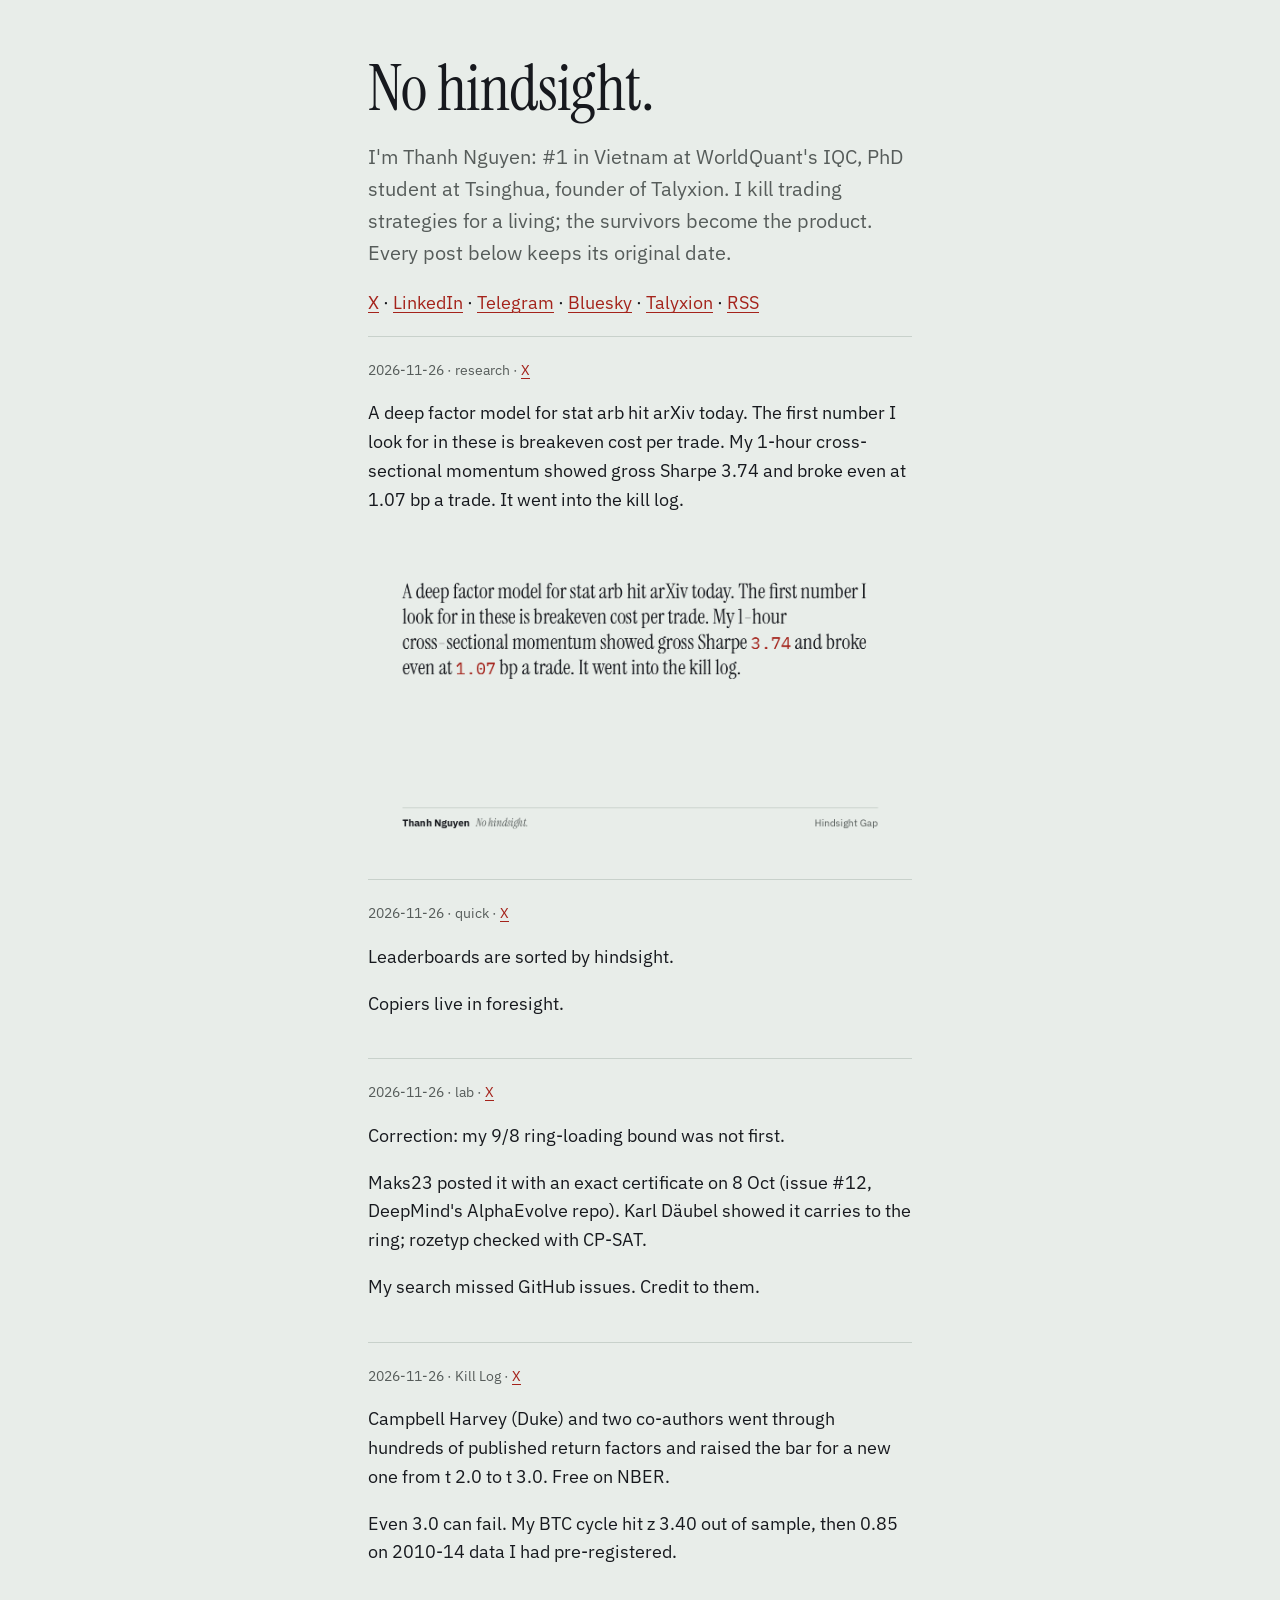
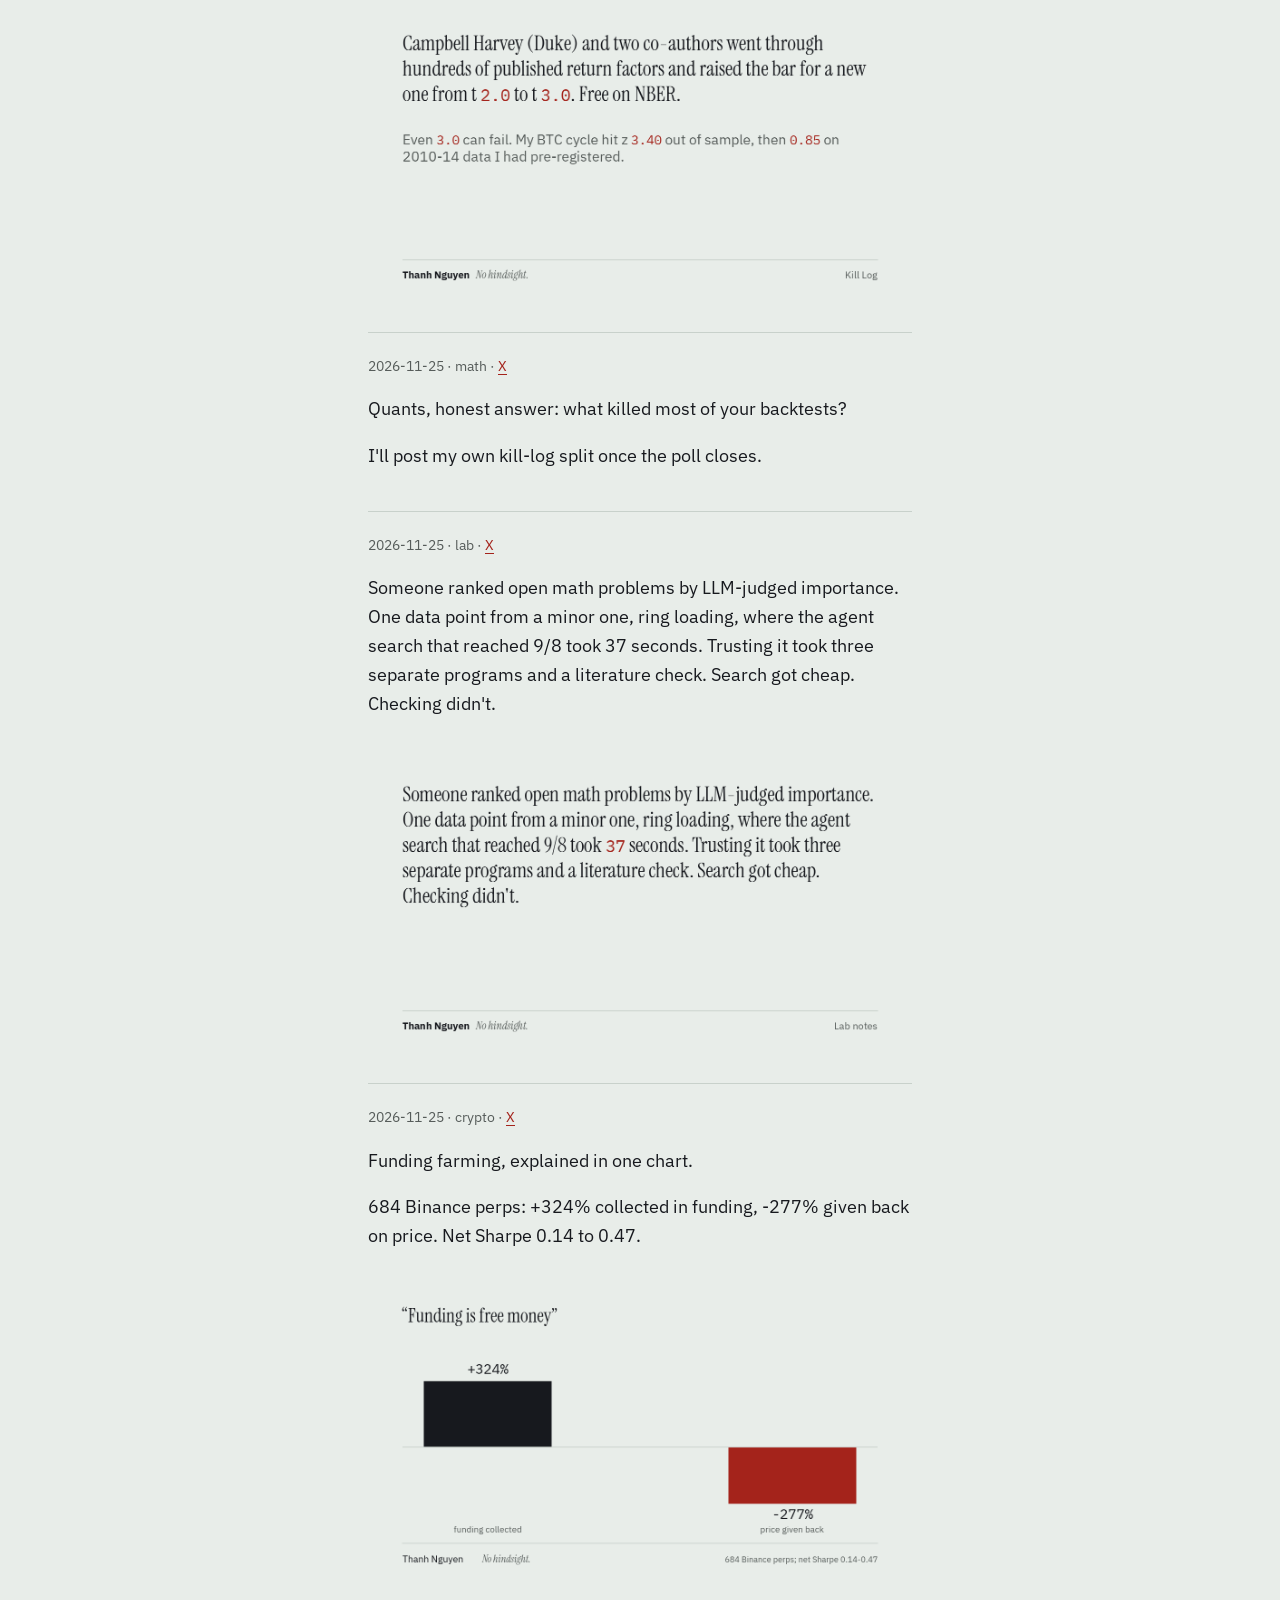
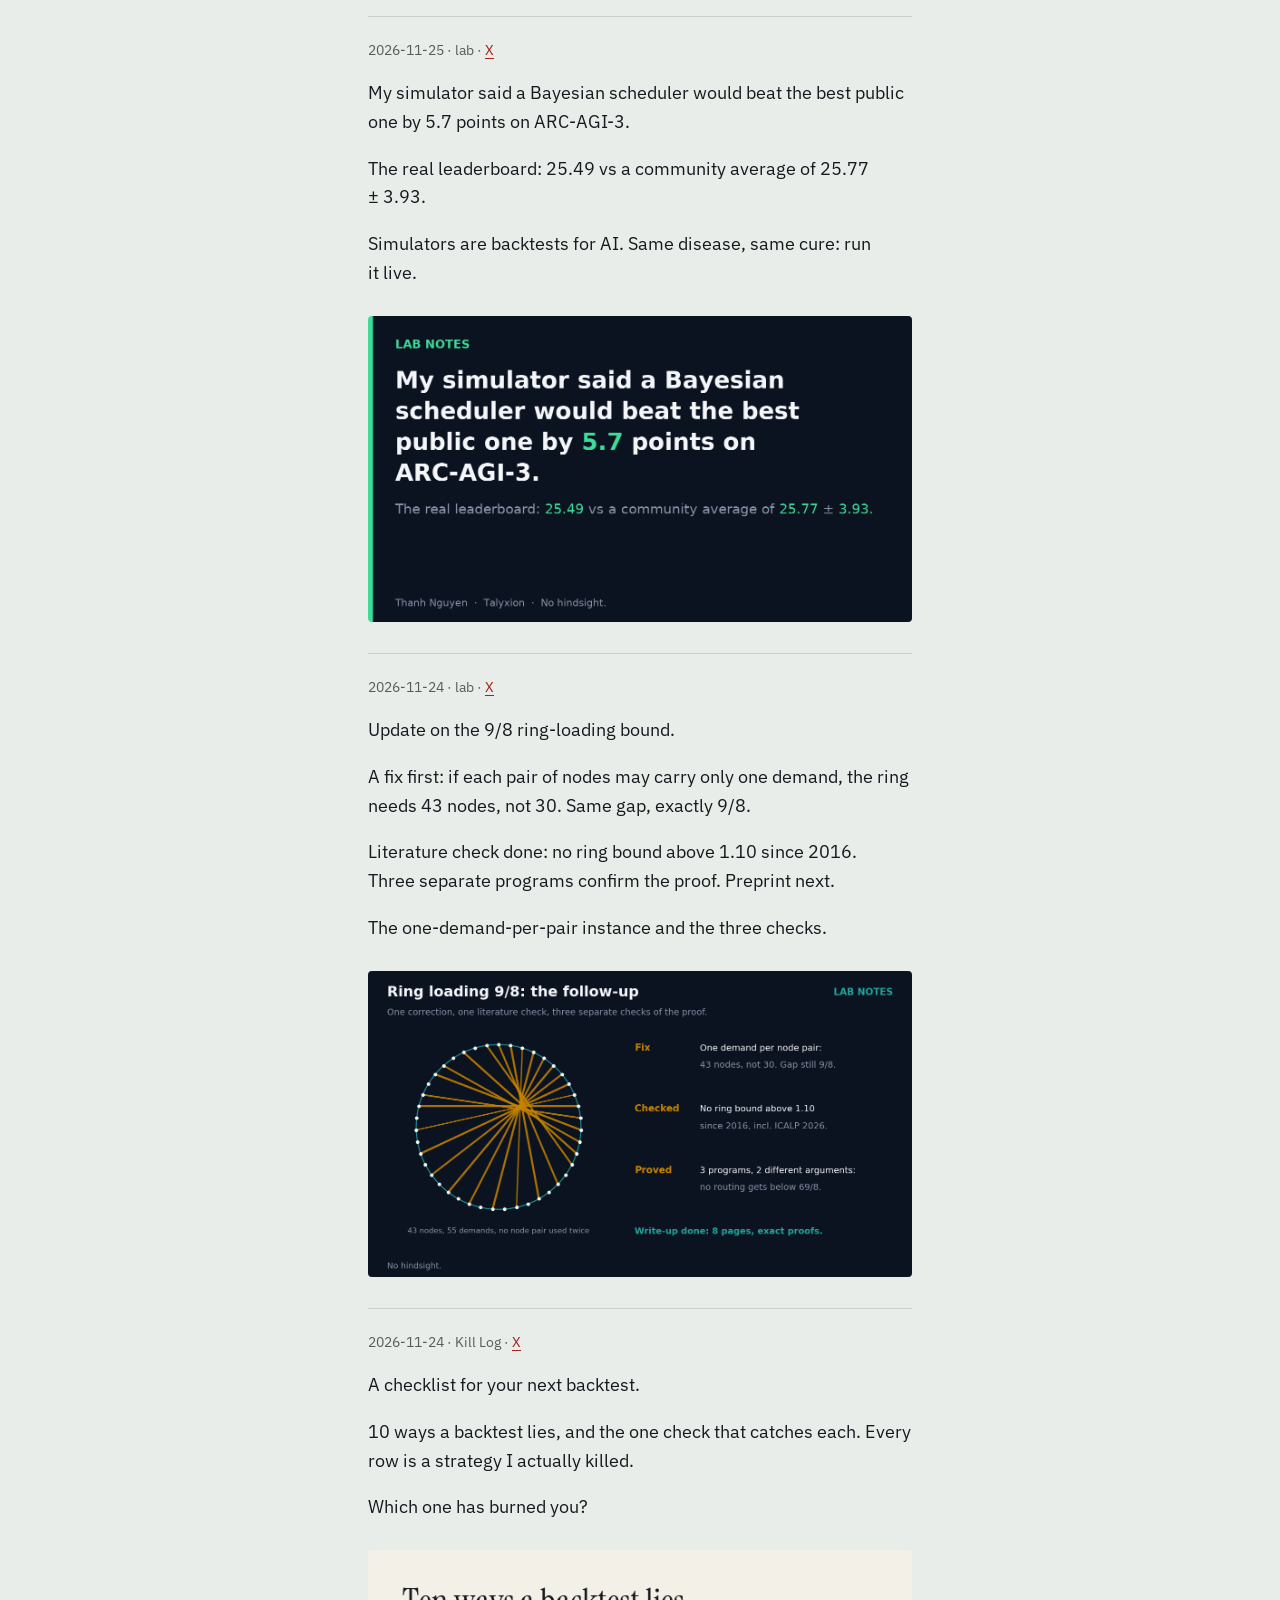
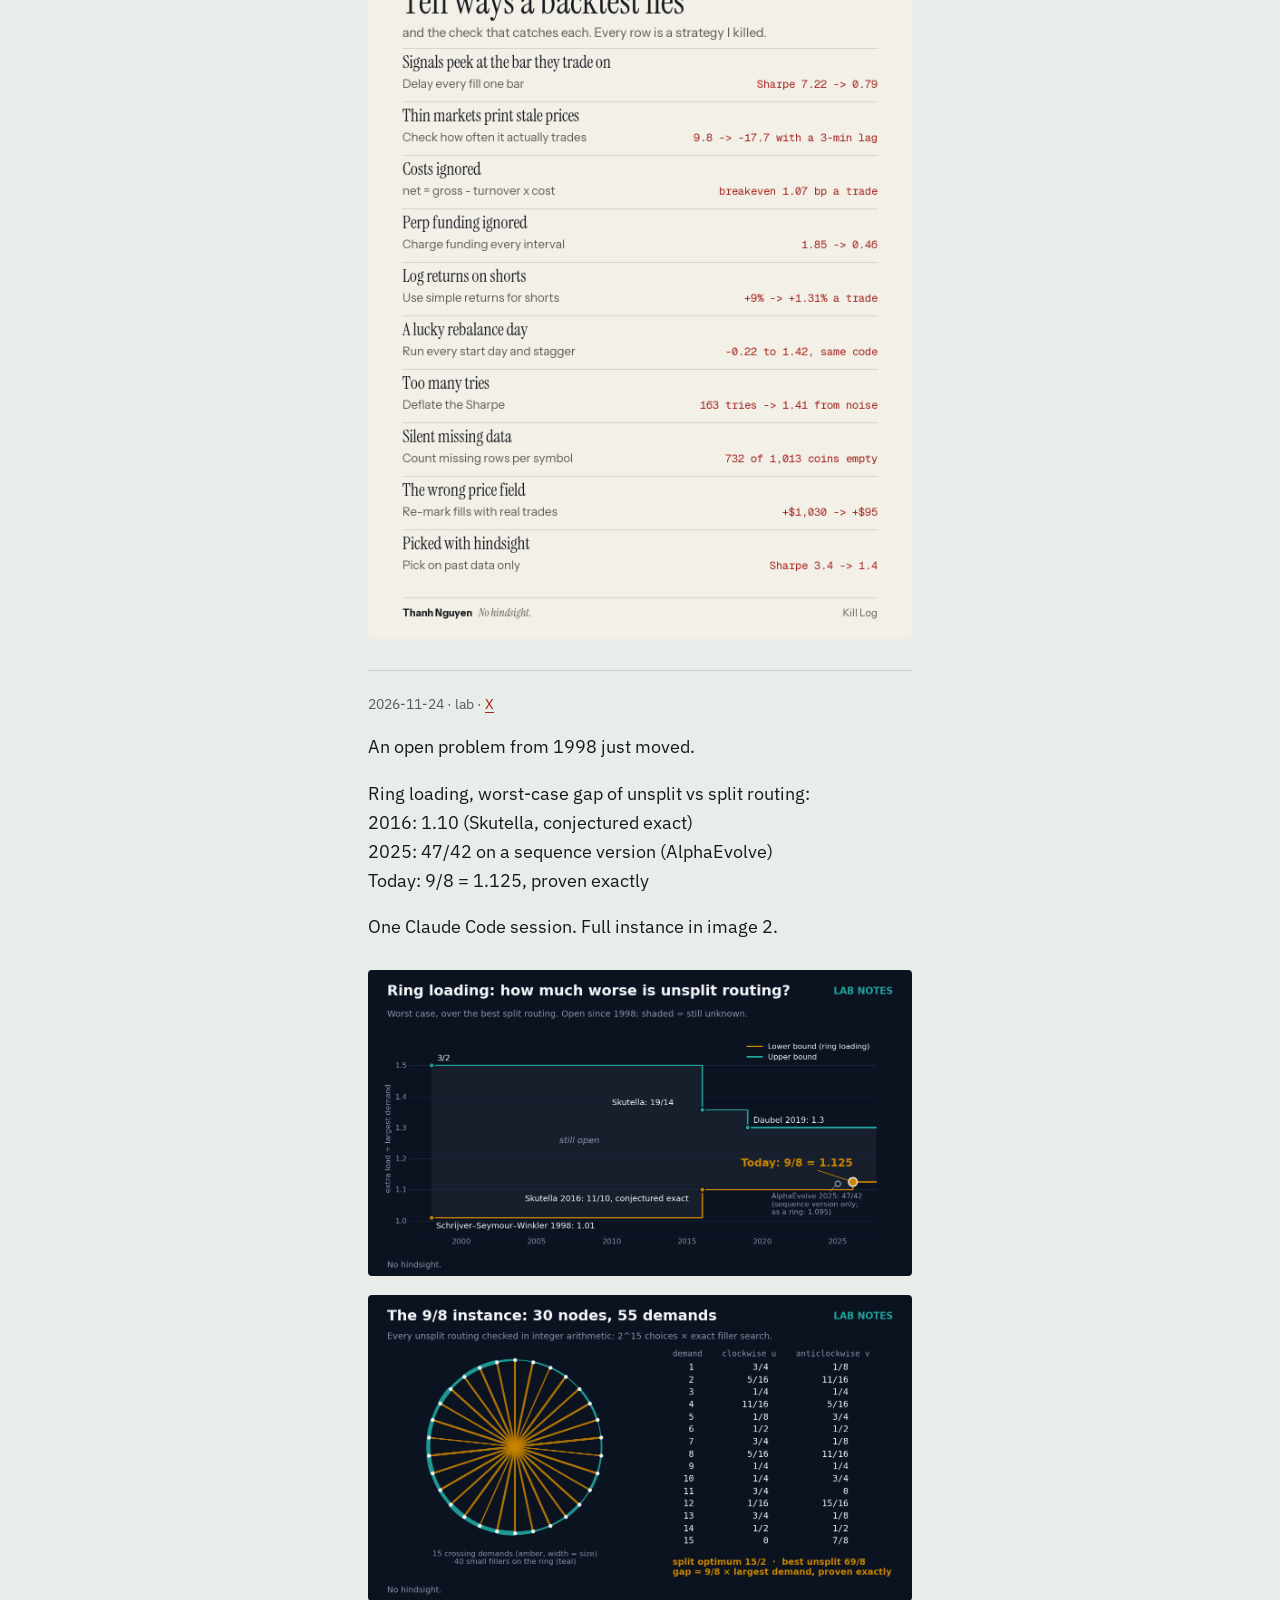
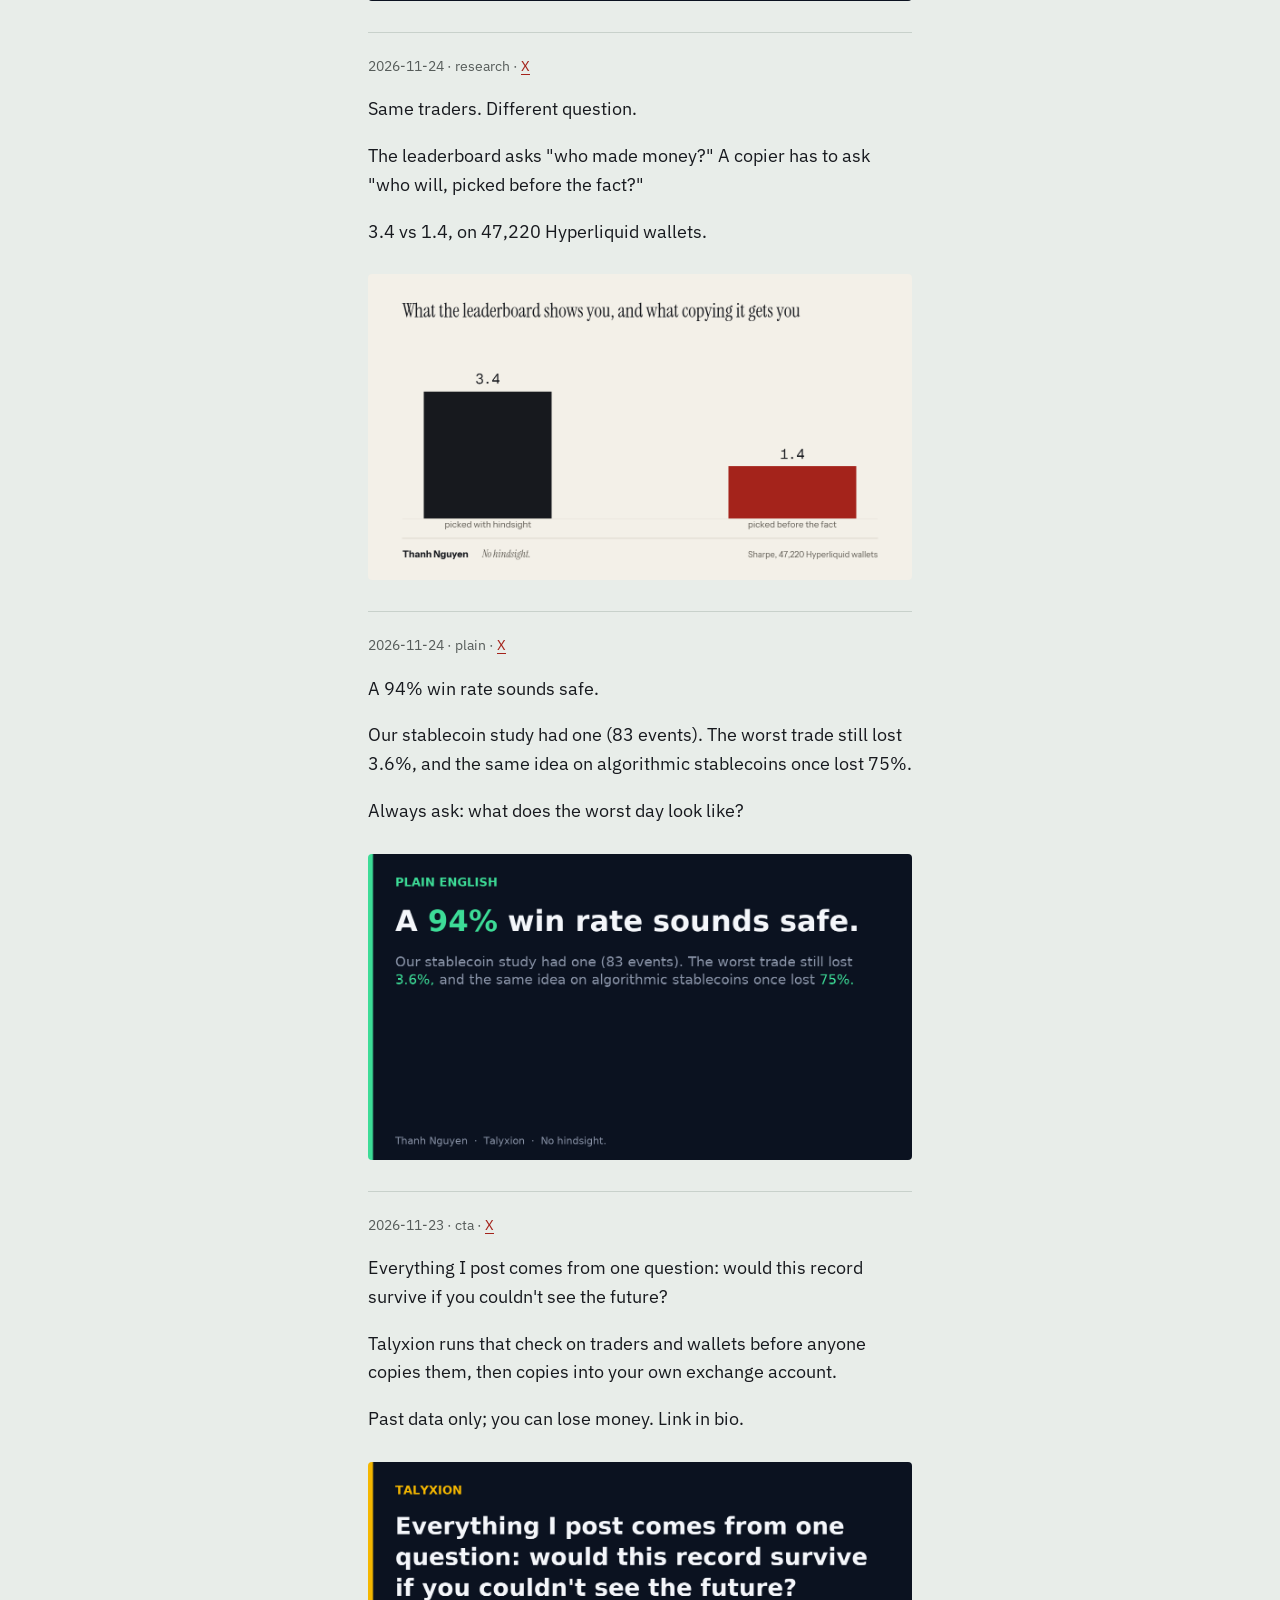
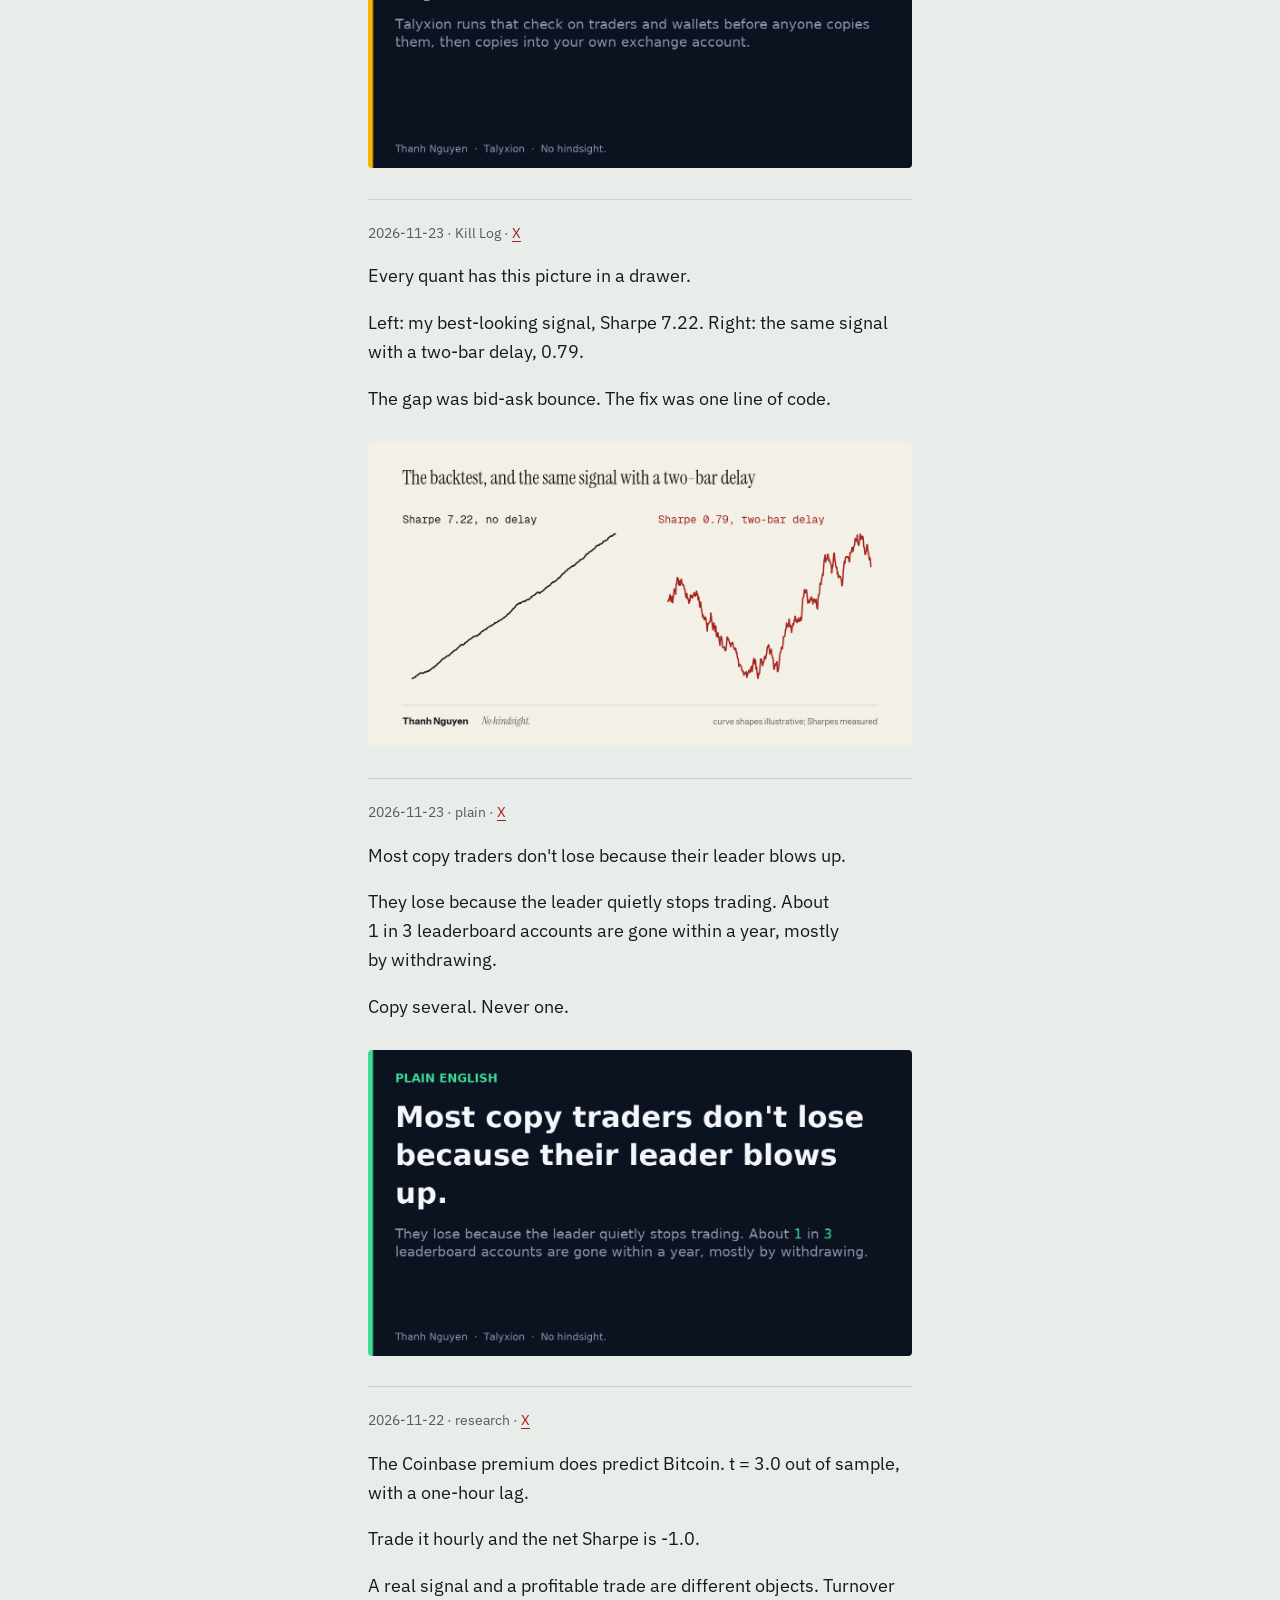
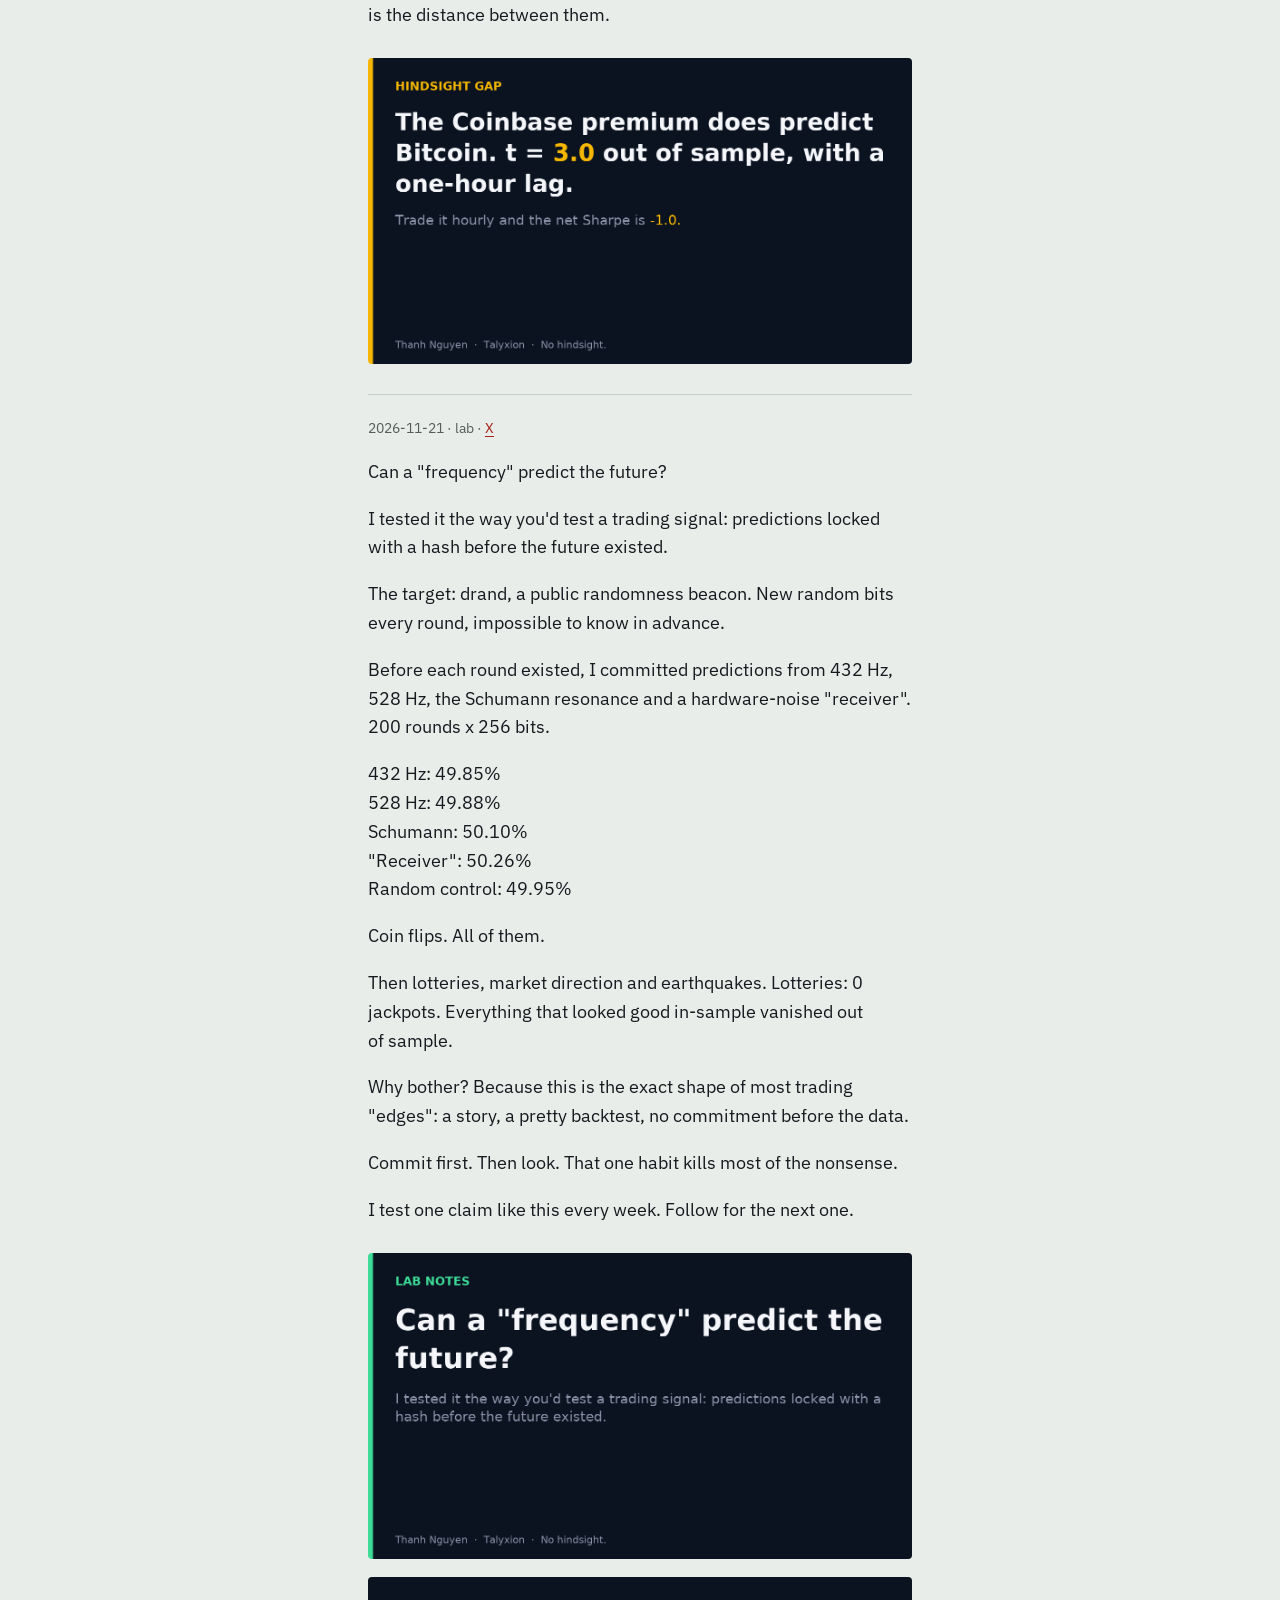
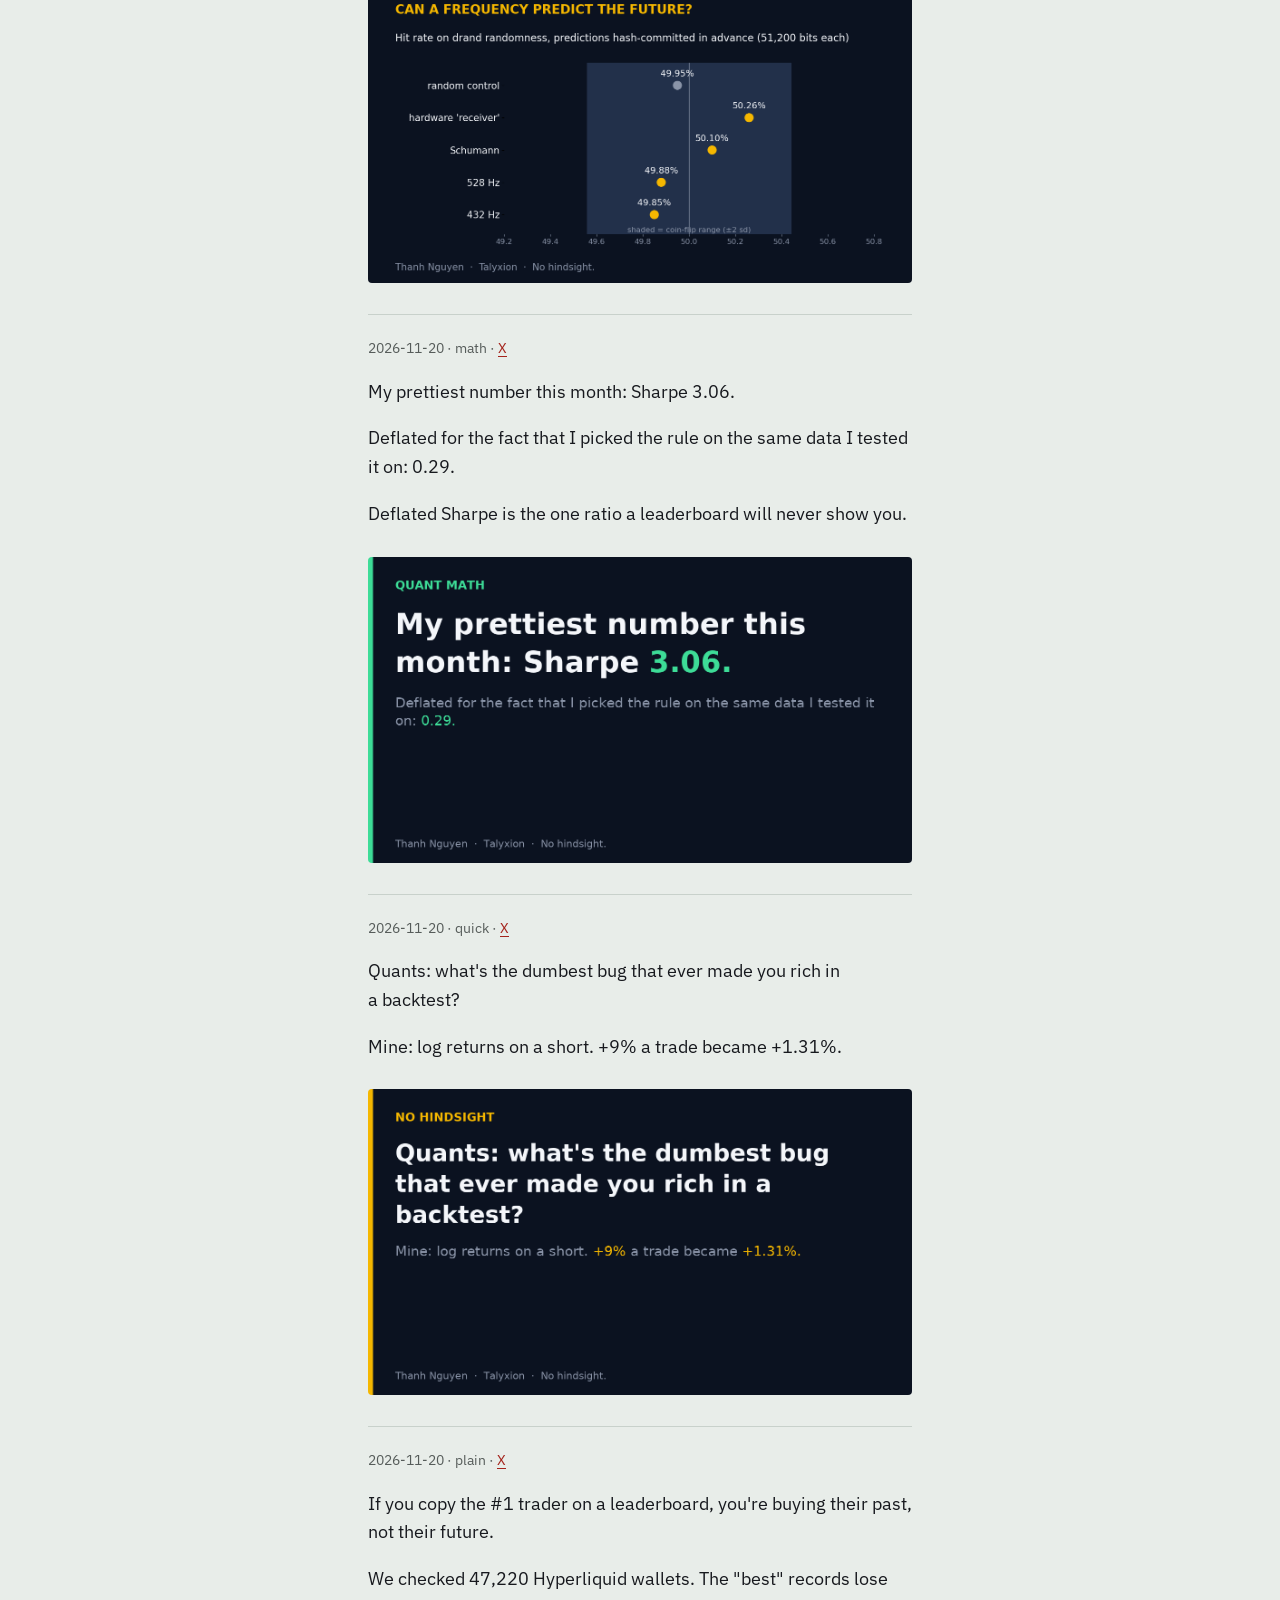
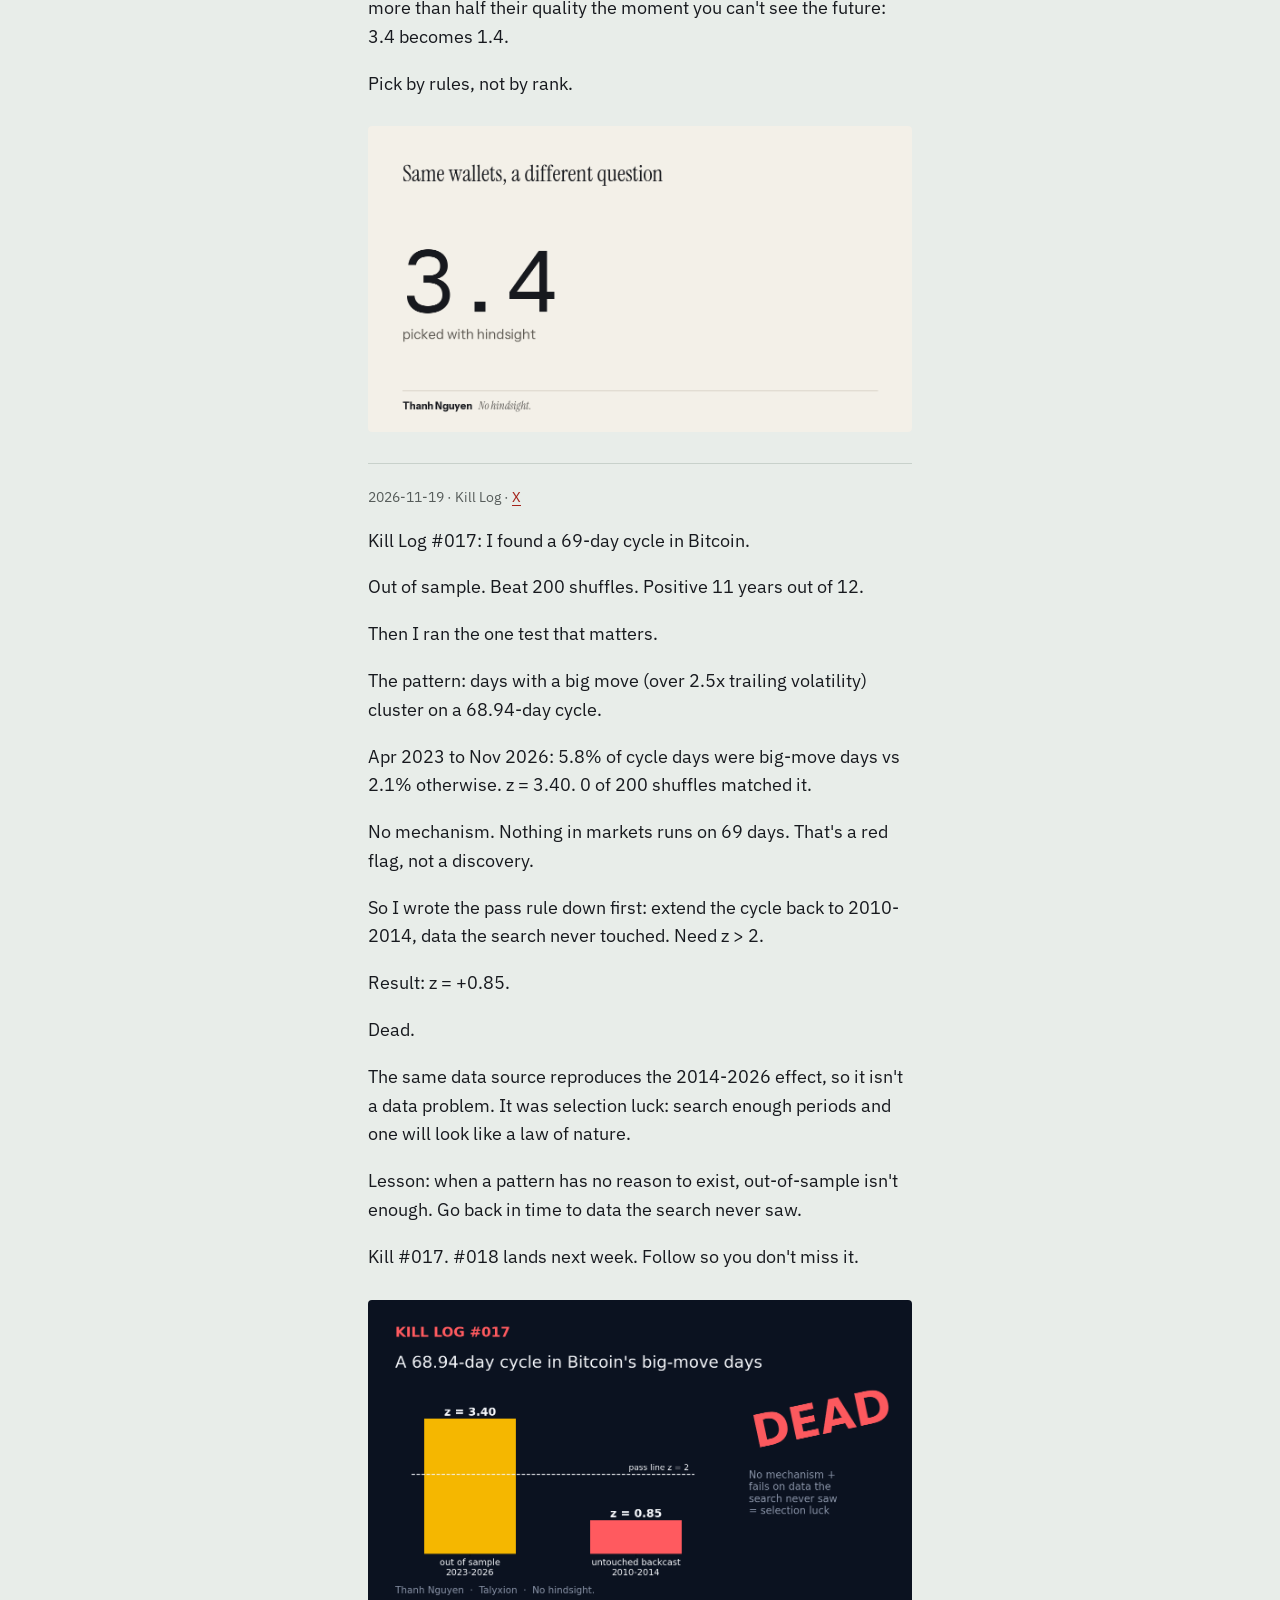
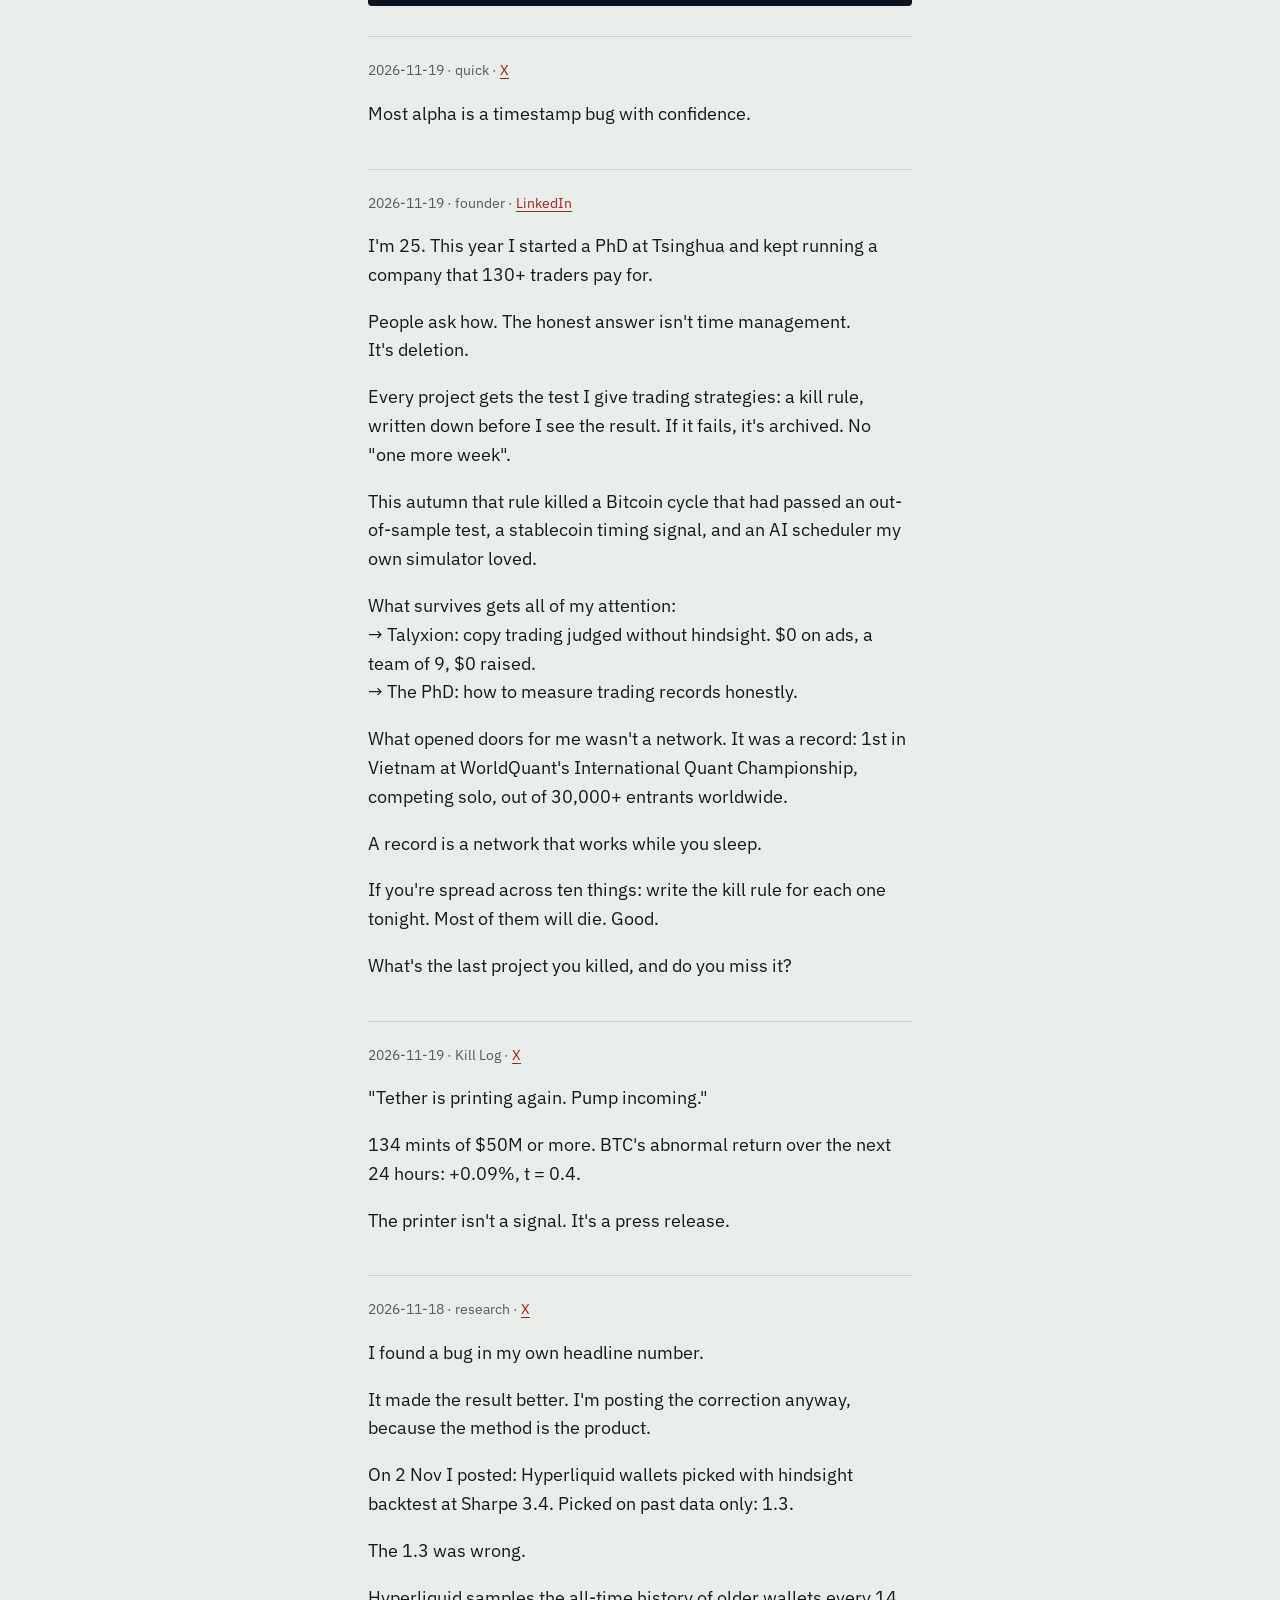
==== commit f2fc0958: "archive 2026-11-26 (30 posts)" ====
--- a/index.html
+++ b/index.html
@@ -4,4 +4,4 @@
 <link rel="stylesheet" href="site.css"></head><body><main>
 <h1>No hindsight.</h1><p class="sub">I'm Thanh Nguyen: #1 in Vietnam at WorldQuant's IQC, PhD student at Tsinghua, founder of Talyxion.
 I kill trading strategies for a living; the survivors become the product. Every post below keeps its original date.</p>
-<p><a href="https://x.com/ThnhNguyn163969">X</a> · <a href="https://www.linkedin.com/in/akuma9999/">LinkedIn</a> · <a href="https://t.me/thanh_nohindsight">Telegram</a> · <a href="https://bsky.app/profile/thanh-nohindsight.bsky.social">Bluesky</a> · <a href="https://talyxion.com">Talyxion</a> · <a href="feed.xml">RSS</a></p><article id="ND01"><div class="meta"><time datetime="2026-11-25T14:00:03Z">2026-11-25</time> · lab · <a href="https://x.com/i/status/2125590338622599559">X</a></div><p>Someone ranked open math problems by LLM-judged importance. One data point from a minor one, ring loading, where the agent search that reached 9/8 took 37 seconds. Trusting it took three separate programs and a literature check. Search got cheap. Checking didn&#x27;t.</p><img src="media/ND01.png" alt="" loading="lazy"></article><article id="M03"><div class="meta"><time datetime="2026-11-25T08:00:03Z">2026-11-25</time> · crypto · <a href="https://x.com/i/status/2125499742281146813">X</a></div><p>Funding farming, explained in one chart.</p><p>684 Binance perps: +324% collected in funding, -277% given back on price. Net Sharpe 0.14 to 0.47.</p><img src="media/meme_funding.png" alt="" loading="lazy"></article><article id="S26"><div class="meta"><time datetime="2026-11-25T01:30:02Z">2026-11-25</time> · lab · <a href="https://x.com/i/status/2125401592593793387">X</a></div><p>My simulator said a Bayesian scheduler would beat the best public one by 5.7 points on ARC-AGI-3.</p><p>The real leaderboard: 25.49 vs a community average of 25.77 ± 3.93.</p><p>Simulators are backtests for AI. Same disease, same cure: run it live.</p><img src="media/S26.png" alt="" loading="lazy"></article><article id="R02"><div class="meta"><time datetime="2026-11-24T18:22:50Z">2026-11-24</time> · lab · <a href="https://x.com/i/status/2125294064513978485">X</a></div><p>Update on the 9/8 ring-loading bound.</p><p>A fix first: if each pair of nodes may carry only one demand, the ring needs 43 nodes, not 30. Same gap, exactly 9/8.</p><p>Literature check done: no ring bound above 1.10 since 2016.<br>Three separate programs confirm the proof. Preprint next.</p><p>The one-demand-per-pair instance and the three checks.</p><img src="media/ring_update.png" alt="" loading="lazy"></article><article id="B01"><div class="meta"><time datetime="2026-11-24T14:00:03Z">2026-11-24</time> · Kill Log · <a href="https://x.com/i/status/2125227951637791002">X</a></div><p>A checklist for your next backtest.</p><p>10 ways a backtest lies, and the one check that catches each. Every row is a strategy I actually killed.</p><p>Which one has burned you?</p><img src="media/cheat_backtest_lies.png" alt="" loading="lazy"></article><article id="R01"><div class="meta"><time datetime="2026-11-24T11:28:49Z">2026-11-24</time> · lab · <a href="https://x.com/i/status/2125189894465257838">X</a></div><p>An open problem from 1998 just moved.</p><p>Ring loading, worst-case gap of unsplit vs split routing:<br>2016: 1.10 (Skutella, conjectured exact)<br>2025: 47/42 on a sequence version (AlphaEvolve)<br>Today: 9/8 = 1.125, proven exactly</p><p>One Claude Code session. Full instance in image 2.</p><img src="media/ring_bounds.png" alt="" loading="lazy"><img src="media/ring_instance.png" alt="" loading="lazy"></article><article id="M02"><div class="meta"><time datetime="2026-11-24T08:00:02Z">2026-11-24</time> · research · <a href="https://x.com/i/status/2125137350800064996">X</a></div><p>Same traders. Different question.</p><p>The leaderboard asks &quot;who made money?&quot; A copier has to ask &quot;who will, picked before the fact?&quot;</p><p>3.4 vs 1.4, on 47,220 Hyperliquid wallets.</p><img src="media/meme_leaderboard.png" alt="" loading="lazy"></article><article id="P03"><div class="meta"><time datetime="2026-11-24T01:30:03Z">2026-11-24</time> · plain · <a href="https://x.com/i/status/2125039206800183346">X</a></div><p>A 94% win rate sounds safe.</p><p>Our stablecoin study had one (83 events). The worst trade still lost 3.6%, and the same idea on algorithmic stablecoins once lost 75%.</p><p>Always ask: what does the worst day look like?</p><img src="media/P03.png" alt="" loading="lazy"></article><article id="C01"><div class="meta"><time datetime="2026-11-23T14:00:03Z">2026-11-23</time> · cta · <a href="https://x.com/i/status/2124865562992062967">X</a></div><p>Everything I post comes from one question: would this record survive if you couldn&#x27;t see the future?</p><p>Talyxion runs that check on traders and wallets before anyone copies them, then copies into your own exchange account.</p><p>Past data only; you can lose money. Link in bio.</p><img src="media/C01.png" alt="" loading="lazy"></article><article id="M01"><div class="meta"><time datetime="2026-11-23T08:00:02Z">2026-11-23</time> · Kill Log · <a href="https://x.com/i/status/2124774963676852298">X</a></div><p>Every quant has this picture in a drawer.</p><p>Left: my best-looking signal, Sharpe 7.22. Right: the same signal with a two-bar delay, 0.79.</p><p>The gap was bid-ask bounce. The fix was one line of code.</p><img src="media/meme_backtest_vs_live.png" alt="" loading="lazy"></article><article id="P02"><div class="meta"><time datetime="2026-11-23T01:30:02Z">2026-11-23</time> · plain · <a href="https://x.com/i/status/2124676816552243250">X</a></div><p>Most copy traders don&#x27;t lose because their leader blows up.</p><p>They lose because the leader quietly stops trading. About 1 in 3 leaderboard accounts are gone within a year, mostly by withdrawing.</p><p>Copy several. Never one.</p><img src="media/P02.png" alt="" loading="lazy"></article><article id="S28"><div class="meta"><time datetime="2026-11-22T14:00:02Z">2026-11-22</time> · research · <a href="https://x.com/i/status/2124503171754344618">X</a></div><p>The Coinbase premium does predict Bitcoin. t = 3.0 out of sample, with a one-hour lag.</p><p>Trade it hourly and the net Sharpe is -1.0.</p><p>A real signal and a profitable trade are different objects. Turnover is the distance between them.</p><img src="media/S28.png" alt="" loading="lazy"></article><article id="T07"><div class="meta"><time datetime="2026-11-21T14:00:17Z">2026-11-21</time> · lab · <a href="https://x.com/i/status/2124140783280521269">X</a></div><p>Can a &quot;frequency&quot; predict the future?</p><p>I tested it the way you&#x27;d test a trading signal: predictions locked with a hash before the future existed.</p><p>The target: drand, a public randomness beacon. New random bits every round, impossible to know in advance.</p><p>Before each round existed, I committed predictions from 432 Hz, 528 Hz, the Schumann resonance and a hardware-noise &quot;receiver&quot;. 200 rounds x 256 bits.</p><p>432 Hz: 49.85%<br>528 Hz: 49.88%<br>Schumann: 50.10%<br>&quot;Receiver&quot;: 50.26%<br>Random control: 49.95%</p><p>Coin flips. All of them.</p><p>Then lotteries, market direction and earthquakes. Lotteries: 0 jackpots. Everything that looked good in-sample vanished out of sample.</p><p>Why bother? Because this is the exact shape of most trading &quot;edges&quot;: a story, a pretty backtest, no commitment before the data.</p><p>Commit first. Then look. That one habit kills most of the nonsense.</p><p>I test one claim like this every week. Follow for the next one.</p><img src="media/T07.png" alt="" loading="lazy"><img src="media/card_drand.png" alt="" loading="lazy"></article><article id="S25"><div class="meta"><time datetime="2026-11-20T14:00:02Z">2026-11-20</time> · math · <a href="https://x.com/i/status/2123778397881143340">X</a></div><p>My prettiest number this month: Sharpe 3.06.</p><p>Deflated for the fact that I picked the rule on the same data I tested it on: 0.29.</p><p>Deflated Sharpe is the one ratio a leaderboard will never show you.</p><img src="media/S25.png" alt="" loading="lazy"></article><article id="Q04"><div class="meta"><time datetime="2026-11-20T08:00:07Z">2026-11-20</time> · quick · <a href="https://x.com/i/status/2123687820632248589">X</a></div><p>Quants: what&#x27;s the dumbest bug that ever made you rich in a backtest?</p><p>Mine: log returns on a short. +9% a trade became +1.31%.</p><img src="media/Q04.png" alt="" loading="lazy"></article><article id="P01"><div class="meta"><time datetime="2026-11-20T01:30:02Z">2026-11-20</time> · plain · <a href="https://x.com/i/status/2123589653454524886">X</a></div><p>If you copy the #1 trader on a leaderboard, you&#x27;re buying their past, not their future.</p><p>We checked 47,220 Hyperliquid wallets. The &quot;best&quot; records lose more than half their quality the moment you can&#x27;t see the future: 3.4 becomes 1.4.</p><p>Pick by rules, not by rank.</p><img src="media/gif_hindsight.gif" alt="" loading="lazy"></article><article id="T06"><div class="meta"><time datetime="2026-11-19T14:00:16Z">2026-11-19</time> · Kill Log · <a href="https://x.com/i/status/2123416009340325968">X</a></div><p>Kill Log #017: I found a 69-day cycle in Bitcoin.</p><p>Out of sample. Beat 200 shuffles. Positive 11 years out of 12.</p><p>Then I ran the one test that matters.</p><p>The pattern: days with a big move (over 2.5x trailing volatility) cluster on a 68.94-day cycle.</p><p>Apr 2023 to Nov 2026: 5.8% of cycle days were big-move days vs 2.1% otherwise. z = 3.40. 0 of 200 shuffles matched it.</p><p>No mechanism. Nothing in markets runs on 69 days. That&#x27;s a red flag, not a discovery.</p><p>So I wrote the pass rule down first: extend the cycle back to 2010-2014, data the search never touched. Need z &gt; 2.</p><p>Result: z = +0.85.</p><p>Dead.</p><p>The same data source reproduces the 2014-2026 effect, so it isn&#x27;t a data problem. It was selection luck: search enough periods and one will look like a law of nature.</p><p>Lesson: when a pattern has no reason to exist, out-of-sample isn&#x27;t enough. Go back in time to data the search never saw.</p><p>Kill #017. #018 lands next week. Follow so you don&#x27;t miss it.</p><img src="media/card_kill017.png" alt="" loading="lazy"></article><article id="Q03"><div class="meta"><time datetime="2026-11-19T08:00:01Z">2026-11-19</time> · quick · <a href="https://x.com/i/status/2123325409702056439">X</a></div><p>Most alpha is a timestamp bug with confidence.</p></article><article id="L02"><div class="meta"><time datetime="2026-11-19T03:00:02Z">2026-11-19</time> · founder · <a href="https://www.linkedin.com/feed/update/urn:li:share:7529015601164402688/">LinkedIn</a></div><p>I&#x27;m 25. This year I started a PhD at Tsinghua and kept running a company that 130+ traders pay for.</p><p>People ask how. The honest answer isn&#x27;t time management. It&#x27;s deletion.</p><p>Every project gets the test I give trading strategies: a kill rule, written down before I see the result. If it fails, it&#x27;s archived. No &quot;one more week&quot;.</p><p>This autumn that rule killed a Bitcoin cycle that had passed an out-of-sample test, a stablecoin timing signal, and an AI scheduler my own simulator loved.</p><p>What survives gets all of my attention:<br>→ Talyxion: copy trading judged without hindsight. $0 on ads, a team of 9, $0 raised.<br>→ The PhD: how to measure trading records honestly.</p><p>What opened doors for me wasn&#x27;t a network. It was a record: 1st in Vietnam at WorldQuant&#x27;s International Quant Championship, competing solo, out of 30,000+ entrants worldwide.</p><p>A record is a network that works while you sleep.</p><p>If you&#x27;re spread across ten things: write the kill rule for each one tonight. Most of them will die. Good.</p><p>What&#x27;s the last project you killed, and do you miss it?</p></article><article id="S24"><div class="meta"><time datetime="2026-11-19T01:30:01Z">2026-11-19</time> · Kill Log · <a href="https://x.com/i/status/2123227262300639257">X</a></div><p>&quot;Tether is printing again. Pump incoming.&quot;</p><p>134 mints of $50M or more. BTC&#x27;s abnormal return over the next 24 hours: +0.09%, t = 0.4.</p><p>The printer isn&#x27;t a signal. It&#x27;s a press release.</p></article><article id="T05"><div class="meta"><time datetime="2026-11-18T14:00:23Z">2026-11-18</time> · research · <a href="https://x.com/i/status/2123053622053495160">X</a></div><p>I found a bug in my own headline number.</p><p>It made the result better. I&#x27;m posting the correction anyway, because the method is the product.</p><p>On 2 Nov I posted: Hyperliquid wallets picked with hindsight backtest at Sharpe 3.4. Picked on past data only: 1.3.</p><p>The 1.3 was wrong.</p><p>Hyperliquid samples the all-time history of older wallets every 14 days. My screen needed two adjacent weeks of data.</p><p>So 5,446 of the longest track records silently failed the screen. No error. Just missing.</p><p>Fixed: 1.41 (was 1.26, which I rounded to 1.3). After a 5%-a-year cost haircut: 1.22 (was 1.10).</p><p>The hindsight number stays 3.4. The fixed rule still beats 100 of 100 random baskets.</p><p>Same week, I retired a much prettier number.</p><p>A rule that backtested at Sharpe 3.06. I had picked it on the same 66 weeks I tested it on. Deflated for that: 0.29.</p><p>Pretty numbers picked with hindsight are exactly what we sell against.</p><p>Two rules I now run before any result goes public:</p><p>1. Count the rows that went missing, not just the errors thrown.<br>2. If the rule was picked on the test data, it isn&#x27;t a result. It&#x27;s a story.</p><p>Leaderboards never post corrections. That&#x27;s the point of doing it in public.</p><p>No hindsight.</p><img src="media/card_correction.png" alt="" loading="lazy"></article><article id="Q02"><div class="meta"><time datetime="2026-11-18T08:00:01Z">2026-11-18</time> · quick · <a href="https://x.com/i/status/2122963019865186658">X</a></div><p>AI made trading strategies free.</p><p>It didn&#x27;t make believing them any cheaper.</p></article><article id="L01"><div class="meta"><time datetime="2026-11-18T03:00:23Z">2026-11-18</time> · research · <a href="https://www.linkedin.com/feed/update/urn:li:share:7528653301299712000/">LinkedIn</a></div><p>I found a bug in my own headline number. It made the result better. I&#x27;m posting the correction anyway.</p><p>On 2 Nov I shared that Hyperliquid wallets picked with hindsight backtest at Sharpe 3.4, and picked on past data only, at 1.3.</p><p>The 1.3 was wrong.</p><p>Hyperliquid samples the all-time history of older wallets every 14 days. My screen needed two adjacent weeks of data. So 5,446 of the longest track records silently failed. No error message. Just missing rows.</p><p>Fixed: 1.41 (was 1.26). After a 5%-a-year cost haircut: 1.22 (was 1.10). The hindsight figure stays 3.4, and the fixed rule still beats 100 of 100 random baskets.</p><p>The same week I retired a far prettier number: a rule that backtested at Sharpe 3.06. I had chosen it on the same 66 weeks I tested it on. Deflated for that, it&#x27;s 0.29.</p><p>Why post a correction that flatters me, and kill a number that flattered me more?</p><p>Because the method is the product. Talyxion sells one thing: judging trading records the way you would have lived them, without hindsight. If I let hindsight into my own numbers, nothing else I say matters.</p><p>Two checks I now run before any result goes public:<br>→ Count the rows that went missing, not just the errors thrown.<br>→ If the rule was picked on the test data, it isn&#x27;t a result. It&#x27;s a story.</p><p>What&#x27;s a public correction that ended up earning you more trust than the original?</p><img src="media/card_correction.png" alt="" loading="lazy"></article><article id="S23"><div class="meta"><time datetime="2026-11-18T01:30:02Z">2026-11-18</time> · crypto · <a href="https://x.com/i/status/2122864875601031574">X</a></div><p>Stablecoins rarely break. When a fiat-backed one slips below $0.99, it usually comes back.</p><p>83 events on Binance: buy at 0.99 or lower, sell at 0.998. Mean +1.05%, 94% won, worst -3.6%.</p><p>The tail lives elsewhere: algorithmic stables. UST: -75%.</p></article><article id="Q01"><div class="meta"><time datetime="2026-11-17T20:20:29Z">2026-11-17</time> · quick · <a href="https://x.com/i/status/2122786978378981792">X</a></div><p>Win rate is the horoscope of trading.</p></article></main></body></html>+<p><a href="https://x.com/ThnhNguyn163969">X</a> · <a href="https://www.linkedin.com/in/akuma9999/">LinkedIn</a> · <a href="https://t.me/thanh_nohindsight">Telegram</a> · <a href="https://bsky.app/profile/thanh-nohindsight.bsky.social">Bluesky</a> · <a href="https://talyxion.com">Talyxion</a> · <a href="feed.xml">RSS</a></p><article id="ND03"><div class="meta"><time datetime="2026-11-26T14:00:03Z">2026-11-26</time> · research · <a href="https://x.com/i/status/2125952726018449640">X</a></div><p>A deep factor model for stat arb hit arXiv today. The first number I look for in these is breakeven cost per trade. My 1-hour cross-sectional momentum showed gross Sharpe 3.74 and broke even at 1.07 bp a trade. It went into the kill log.</p><img src="media/ND03.png" alt="" loading="lazy"></article><article id="Q05"><div class="meta"><time datetime="2026-11-26T08:00:02Z">2026-11-26</time> · quick · <a href="https://x.com/i/status/2125862125738643517">X</a></div><p>Leaderboards are sorted by hindsight.</p><p>Copiers live in foresight.</p></article><article id="R03"><div class="meta"><time datetime="2026-11-26T07:51:22Z">2026-11-26</time> · lab · <a href="https://x.com/i/status/2125859946533446105">X</a></div><p>Correction: my 9/8 ring-loading bound was not first.</p><p>Maks23 posted it with an exact certificate on 8 Oct (issue #12, DeepMind&#x27;s AlphaEvolve repo). Karl Däubel showed it carries to the ring; rozetyp checked with CP-SAT.</p><p>My search missed GitHub issues. Credit to them.</p></article><article id="G03"><div class="meta"><time datetime="2026-11-26T01:30:02Z">2026-11-26</time> · Kill Log · <a href="https://x.com/i/status/2125763980908220847">X</a></div><p>Campbell Harvey (Duke) and two co-authors went through hundreds of published return factors and raised the bar for a new one from t 2.0 to t 3.0. Free on NBER.</p><p>Even 3.0 can fail. My BTC cycle hit z 3.40 out of sample, then 0.85 on 2010-14 data I had pre-registered.</p><img src="media/G03.png" alt="" loading="lazy"></article><article id="PL1"><div class="meta"><time datetime="2026-11-25T17:30:02Z">2026-11-25</time> · math · <a href="https://x.com/i/status/2125643183195673023">X</a></div><p>Quants, honest answer: what killed most of your backtests?</p><p>I&#x27;ll post my own kill-log split once the poll closes.</p></article><article id="ND01"><div class="meta"><time datetime="2026-11-25T14:00:03Z">2026-11-25</time> · lab · <a href="https://x.com/i/status/2125590338622599559">X</a></div><p>Someone ranked open math problems by LLM-judged importance. One data point from a minor one, ring loading, where the agent search that reached 9/8 took 37 seconds. Trusting it took three separate programs and a literature check. Search got cheap. Checking didn&#x27;t.</p><img src="media/ND01.png" alt="" loading="lazy"></article><article id="M03"><div class="meta"><time datetime="2026-11-25T08:00:03Z">2026-11-25</time> · crypto · <a href="https://x.com/i/status/2125499742281146813">X</a></div><p>Funding farming, explained in one chart.</p><p>684 Binance perps: +324% collected in funding, -277% given back on price. Net Sharpe 0.14 to 0.47.</p><img src="media/meme_funding.png" alt="" loading="lazy"></article><article id="S26"><div class="meta"><time datetime="2026-11-25T01:30:02Z">2026-11-25</time> · lab · <a href="https://x.com/i/status/2125401592593793387">X</a></div><p>My simulator said a Bayesian scheduler would beat the best public one by 5.7 points on ARC-AGI-3.</p><p>The real leaderboard: 25.49 vs a community average of 25.77 ± 3.93.</p><p>Simulators are backtests for AI. Same disease, same cure: run it live.</p><img src="media/S26.png" alt="" loading="lazy"></article><article id="R02"><div class="meta"><time datetime="2026-11-24T18:22:50Z">2026-11-24</time> · lab · <a href="https://x.com/i/status/2125294064513978485">X</a></div><p>Update on the 9/8 ring-loading bound.</p><p>A fix first: if each pair of nodes may carry only one demand, the ring needs 43 nodes, not 30. Same gap, exactly 9/8.</p><p>Literature check done: no ring bound above 1.10 since 2016.<br>Three separate programs confirm the proof. Preprint next.</p><p>The one-demand-per-pair instance and the three checks.</p><img src="media/ring_update.png" alt="" loading="lazy"></article><article id="B01"><div class="meta"><time datetime="2026-11-24T14:00:03Z">2026-11-24</time> · Kill Log · <a href="https://x.com/i/status/2125227951637791002">X</a></div><p>A checklist for your next backtest.</p><p>10 ways a backtest lies, and the one check that catches each. Every row is a strategy I actually killed.</p><p>Which one has burned you?</p><img src="media/cheat_backtest_lies.png" alt="" loading="lazy"></article><article id="R01"><div class="meta"><time datetime="2026-11-24T11:28:49Z">2026-11-24</time> · lab · <a href="https://x.com/i/status/2125189894465257838">X</a></div><p>An open problem from 1998 just moved.</p><p>Ring loading, worst-case gap of unsplit vs split routing:<br>2016: 1.10 (Skutella, conjectured exact)<br>2025: 47/42 on a sequence version (AlphaEvolve)<br>Today: 9/8 = 1.125, proven exactly</p><p>One Claude Code session. Full instance in image 2.</p><img src="media/ring_bounds.png" alt="" loading="lazy"><img src="media/ring_instance.png" alt="" loading="lazy"></article><article id="M02"><div class="meta"><time datetime="2026-11-24T08:00:02Z">2026-11-24</time> · research · <a href="https://x.com/i/status/2125137350800064996">X</a></div><p>Same traders. Different question.</p><p>The leaderboard asks &quot;who made money?&quot; A copier has to ask &quot;who will, picked before the fact?&quot;</p><p>3.4 vs 1.4, on 47,220 Hyperliquid wallets.</p><img src="media/meme_leaderboard.png" alt="" loading="lazy"></article><article id="P03"><div class="meta"><time datetime="2026-11-24T01:30:03Z">2026-11-24</time> · plain · <a href="https://x.com/i/status/2125039206800183346">X</a></div><p>A 94% win rate sounds safe.</p><p>Our stablecoin study had one (83 events). The worst trade still lost 3.6%, and the same idea on algorithmic stablecoins once lost 75%.</p><p>Always ask: what does the worst day look like?</p><img src="media/P03.png" alt="" loading="lazy"></article><article id="C01"><div class="meta"><time datetime="2026-11-23T14:00:03Z">2026-11-23</time> · cta · <a href="https://x.com/i/status/2124865562992062967">X</a></div><p>Everything I post comes from one question: would this record survive if you couldn&#x27;t see the future?</p><p>Talyxion runs that check on traders and wallets before anyone copies them, then copies into your own exchange account.</p><p>Past data only; you can lose money. Link in bio.</p><img src="media/C01.png" alt="" loading="lazy"></article><article id="M01"><div class="meta"><time datetime="2026-11-23T08:00:02Z">2026-11-23</time> · Kill Log · <a href="https://x.com/i/status/2124774963676852298">X</a></div><p>Every quant has this picture in a drawer.</p><p>Left: my best-looking signal, Sharpe 7.22. Right: the same signal with a two-bar delay, 0.79.</p><p>The gap was bid-ask bounce. The fix was one line of code.</p><img src="media/meme_backtest_vs_live.png" alt="" loading="lazy"></article><article id="P02"><div class="meta"><time datetime="2026-11-23T01:30:02Z">2026-11-23</time> · plain · <a href="https://x.com/i/status/2124676816552243250">X</a></div><p>Most copy traders don&#x27;t lose because their leader blows up.</p><p>They lose because the leader quietly stops trading. About 1 in 3 leaderboard accounts are gone within a year, mostly by withdrawing.</p><p>Copy several. Never one.</p><img src="media/P02.png" alt="" loading="lazy"></article><article id="S28"><div class="meta"><time datetime="2026-11-22T14:00:02Z">2026-11-22</time> · research · <a href="https://x.com/i/status/2124503171754344618">X</a></div><p>The Coinbase premium does predict Bitcoin. t = 3.0 out of sample, with a one-hour lag.</p><p>Trade it hourly and the net Sharpe is -1.0.</p><p>A real signal and a profitable trade are different objects. Turnover is the distance between them.</p><img src="media/S28.png" alt="" loading="lazy"></article><article id="T07"><div class="meta"><time datetime="2026-11-21T14:00:17Z">2026-11-21</time> · lab · <a href="https://x.com/i/status/2124140783280521269">X</a></div><p>Can a &quot;frequency&quot; predict the future?</p><p>I tested it the way you&#x27;d test a trading signal: predictions locked with a hash before the future existed.</p><p>The target: drand, a public randomness beacon. New random bits every round, impossible to know in advance.</p><p>Before each round existed, I committed predictions from 432 Hz, 528 Hz, the Schumann resonance and a hardware-noise &quot;receiver&quot;. 200 rounds x 256 bits.</p><p>432 Hz: 49.85%<br>528 Hz: 49.88%<br>Schumann: 50.10%<br>&quot;Receiver&quot;: 50.26%<br>Random control: 49.95%</p><p>Coin flips. All of them.</p><p>Then lotteries, market direction and earthquakes. Lotteries: 0 jackpots. Everything that looked good in-sample vanished out of sample.</p><p>Why bother? Because this is the exact shape of most trading &quot;edges&quot;: a story, a pretty backtest, no commitment before the data.</p><p>Commit first. Then look. That one habit kills most of the nonsense.</p><p>I test one claim like this every week. Follow for the next one.</p><img src="media/T07.png" alt="" loading="lazy"><img src="media/card_drand.png" alt="" loading="lazy"></article><article id="S25"><div class="meta"><time datetime="2026-11-20T14:00:02Z">2026-11-20</time> · math · <a href="https://x.com/i/status/2123778397881143340">X</a></div><p>My prettiest number this month: Sharpe 3.06.</p><p>Deflated for the fact that I picked the rule on the same data I tested it on: 0.29.</p><p>Deflated Sharpe is the one ratio a leaderboard will never show you.</p><img src="media/S25.png" alt="" loading="lazy"></article><article id="Q04"><div class="meta"><time datetime="2026-11-20T08:00:07Z">2026-11-20</time> · quick · <a href="https://x.com/i/status/2123687820632248589">X</a></div><p>Quants: what&#x27;s the dumbest bug that ever made you rich in a backtest?</p><p>Mine: log returns on a short. +9% a trade became +1.31%.</p><img src="media/Q04.png" alt="" loading="lazy"></article><article id="P01"><div class="meta"><time datetime="2026-11-20T01:30:02Z">2026-11-20</time> · plain · <a href="https://x.com/i/status/2123589653454524886">X</a></div><p>If you copy the #1 trader on a leaderboard, you&#x27;re buying their past, not their future.</p><p>We checked 47,220 Hyperliquid wallets. The &quot;best&quot; records lose more than half their quality the moment you can&#x27;t see the future: 3.4 becomes 1.4.</p><p>Pick by rules, not by rank.</p><img src="media/gif_hindsight.gif" alt="" loading="lazy"></article><article id="T06"><div class="meta"><time datetime="2026-11-19T14:00:16Z">2026-11-19</time> · Kill Log · <a href="https://x.com/i/status/2123416009340325968">X</a></div><p>Kill Log #017: I found a 69-day cycle in Bitcoin.</p><p>Out of sample. Beat 200 shuffles. Positive 11 years out of 12.</p><p>Then I ran the one test that matters.</p><p>The pattern: days with a big move (over 2.5x trailing volatility) cluster on a 68.94-day cycle.</p><p>Apr 2023 to Nov 2026: 5.8% of cycle days were big-move days vs 2.1% otherwise. z = 3.40. 0 of 200 shuffles matched it.</p><p>No mechanism. Nothing in markets runs on 69 days. That&#x27;s a red flag, not a discovery.</p><p>So I wrote the pass rule down first: extend the cycle back to 2010-2014, data the search never touched. Need z &gt; 2.</p><p>Result: z = +0.85.</p><p>Dead.</p><p>The same data source reproduces the 2014-2026 effect, so it isn&#x27;t a data problem. It was selection luck: search enough periods and one will look like a law of nature.</p><p>Lesson: when a pattern has no reason to exist, out-of-sample isn&#x27;t enough. Go back in time to data the search never saw.</p><p>Kill #017. #018 lands next week. Follow so you don&#x27;t miss it.</p><img src="media/card_kill017.png" alt="" loading="lazy"></article><article id="Q03"><div class="meta"><time datetime="2026-11-19T08:00:01Z">2026-11-19</time> · quick · <a href="https://x.com/i/status/2123325409702056439">X</a></div><p>Most alpha is a timestamp bug with confidence.</p></article><article id="L02"><div class="meta"><time datetime="2026-11-19T03:00:02Z">2026-11-19</time> · founder · <a href="https://www.linkedin.com/feed/update/urn:li:share:7529015601164402688/">LinkedIn</a></div><p>I&#x27;m 25. This year I started a PhD at Tsinghua and kept running a company that 130+ traders pay for.</p><p>People ask how. The honest answer isn&#x27;t time management. It&#x27;s deletion.</p><p>Every project gets the test I give trading strategies: a kill rule, written down before I see the result. If it fails, it&#x27;s archived. No &quot;one more week&quot;.</p><p>This autumn that rule killed a Bitcoin cycle that had passed an out-of-sample test, a stablecoin timing signal, and an AI scheduler my own simulator loved.</p><p>What survives gets all of my attention:<br>→ Talyxion: copy trading judged without hindsight. $0 on ads, a team of 9, $0 raised.<br>→ The PhD: how to measure trading records honestly.</p><p>What opened doors for me wasn&#x27;t a network. It was a record: 1st in Vietnam at WorldQuant&#x27;s International Quant Championship, competing solo, out of 30,000+ entrants worldwide.</p><p>A record is a network that works while you sleep.</p><p>If you&#x27;re spread across ten things: write the kill rule for each one tonight. Most of them will die. Good.</p><p>What&#x27;s the last project you killed, and do you miss it?</p></article><article id="S24"><div class="meta"><time datetime="2026-11-19T01:30:01Z">2026-11-19</time> · Kill Log · <a href="https://x.com/i/status/2123227262300639257">X</a></div><p>&quot;Tether is printing again. Pump incoming.&quot;</p><p>134 mints of $50M or more. BTC&#x27;s abnormal return over the next 24 hours: +0.09%, t = 0.4.</p><p>The printer isn&#x27;t a signal. It&#x27;s a press release.</p></article><article id="T05"><div class="meta"><time datetime="2026-11-18T14:00:23Z">2026-11-18</time> · research · <a href="https://x.com/i/status/2123053622053495160">X</a></div><p>I found a bug in my own headline number.</p><p>It made the result better. I&#x27;m posting the correction anyway, because the method is the product.</p><p>On 2 Nov I posted: Hyperliquid wallets picked with hindsight backtest at Sharpe 3.4. Picked on past data only: 1.3.</p><p>The 1.3 was wrong.</p><p>Hyperliquid samples the all-time history of older wallets every 14 days. My screen needed two adjacent weeks of data.</p><p>So 5,446 of the longest track records silently failed the screen. No error. Just missing.</p><p>Fixed: 1.41 (was 1.26, which I rounded to 1.3). After a 5%-a-year cost haircut: 1.22 (was 1.10).</p><p>The hindsight number stays 3.4. The fixed rule still beats 100 of 100 random baskets.</p><p>Same week, I retired a much prettier number.</p><p>A rule that backtested at Sharpe 3.06. I had picked it on the same 66 weeks I tested it on. Deflated for that: 0.29.</p><p>Pretty numbers picked with hindsight are exactly what we sell against.</p><p>Two rules I now run before any result goes public:</p><p>1. Count the rows that went missing, not just the errors thrown.<br>2. If the rule was picked on the test data, it isn&#x27;t a result. It&#x27;s a story.</p><p>Leaderboards never post corrections. That&#x27;s the point of doing it in public.</p><p>No hindsight.</p><img src="media/card_correction.png" alt="" loading="lazy"></article><article id="Q02"><div class="meta"><time datetime="2026-11-18T08:00:01Z">2026-11-18</time> · quick · <a href="https://x.com/i/status/2122963019865186658">X</a></div><p>AI made trading strategies free.</p><p>It didn&#x27;t make believing them any cheaper.</p></article><article id="L01"><div class="meta"><time datetime="2026-11-18T03:00:23Z">2026-11-18</time> · research · <a href="https://www.linkedin.com/feed/update/urn:li:share:7528653301299712000/">LinkedIn</a></div><p>I found a bug in my own headline number. It made the result better. I&#x27;m posting the correction anyway.</p><p>On 2 Nov I shared that Hyperliquid wallets picked with hindsight backtest at Sharpe 3.4, and picked on past data only, at 1.3.</p><p>The 1.3 was wrong.</p><p>Hyperliquid samples the all-time history of older wallets every 14 days. My screen needed two adjacent weeks of data. So 5,446 of the longest track records silently failed. No error message. Just missing rows.</p><p>Fixed: 1.41 (was 1.26). After a 5%-a-year cost haircut: 1.22 (was 1.10). The hindsight figure stays 3.4, and the fixed rule still beats 100 of 100 random baskets.</p><p>The same week I retired a far prettier number: a rule that backtested at Sharpe 3.06. I had chosen it on the same 66 weeks I tested it on. Deflated for that, it&#x27;s 0.29.</p><p>Why post a correction that flatters me, and kill a number that flattered me more?</p><p>Because the method is the product. Talyxion sells one thing: judging trading records the way you would have lived them, without hindsight. If I let hindsight into my own numbers, nothing else I say matters.</p><p>Two checks I now run before any result goes public:<br>→ Count the rows that went missing, not just the errors thrown.<br>→ If the rule was picked on the test data, it isn&#x27;t a result. It&#x27;s a story.</p><p>What&#x27;s a public correction that ended up earning you more trust than the original?</p><img src="media/card_correction.png" alt="" loading="lazy"></article><article id="S23"><div class="meta"><time datetime="2026-11-18T01:30:02Z">2026-11-18</time> · crypto · <a href="https://x.com/i/status/2122864875601031574">X</a></div><p>Stablecoins rarely break. When a fiat-backed one slips below $0.99, it usually comes back.</p><p>83 events on Binance: buy at 0.99 or lower, sell at 0.998. Mean +1.05%, 94% won, worst -3.6%.</p><p>The tail lives elsewhere: algorithmic stables. UST: -75%.</p></article><article id="Q01"><div class="meta"><time datetime="2026-11-17T20:20:29Z">2026-11-17</time> · quick · <a href="https://x.com/i/status/2122786978378981792">X</a></div><p>Win rate is the horoscope of trading.</p></article></main></body></html>
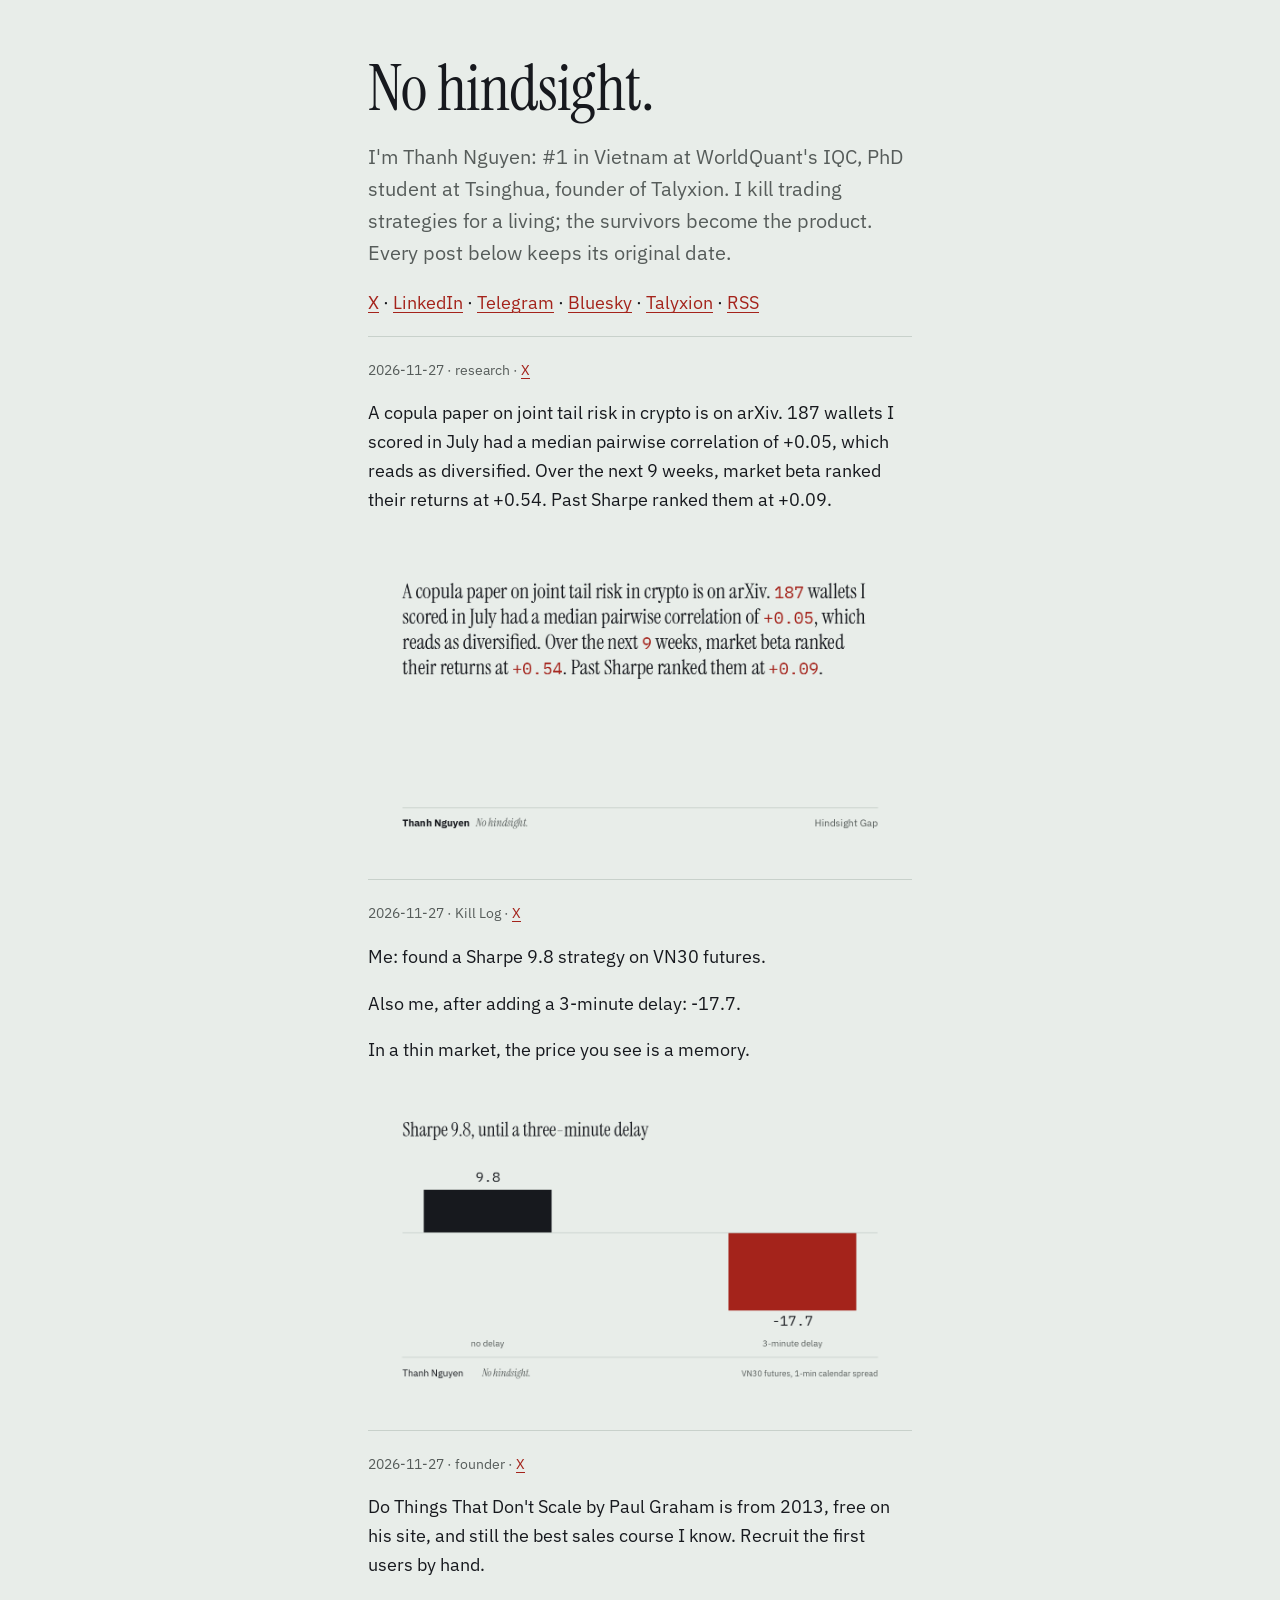
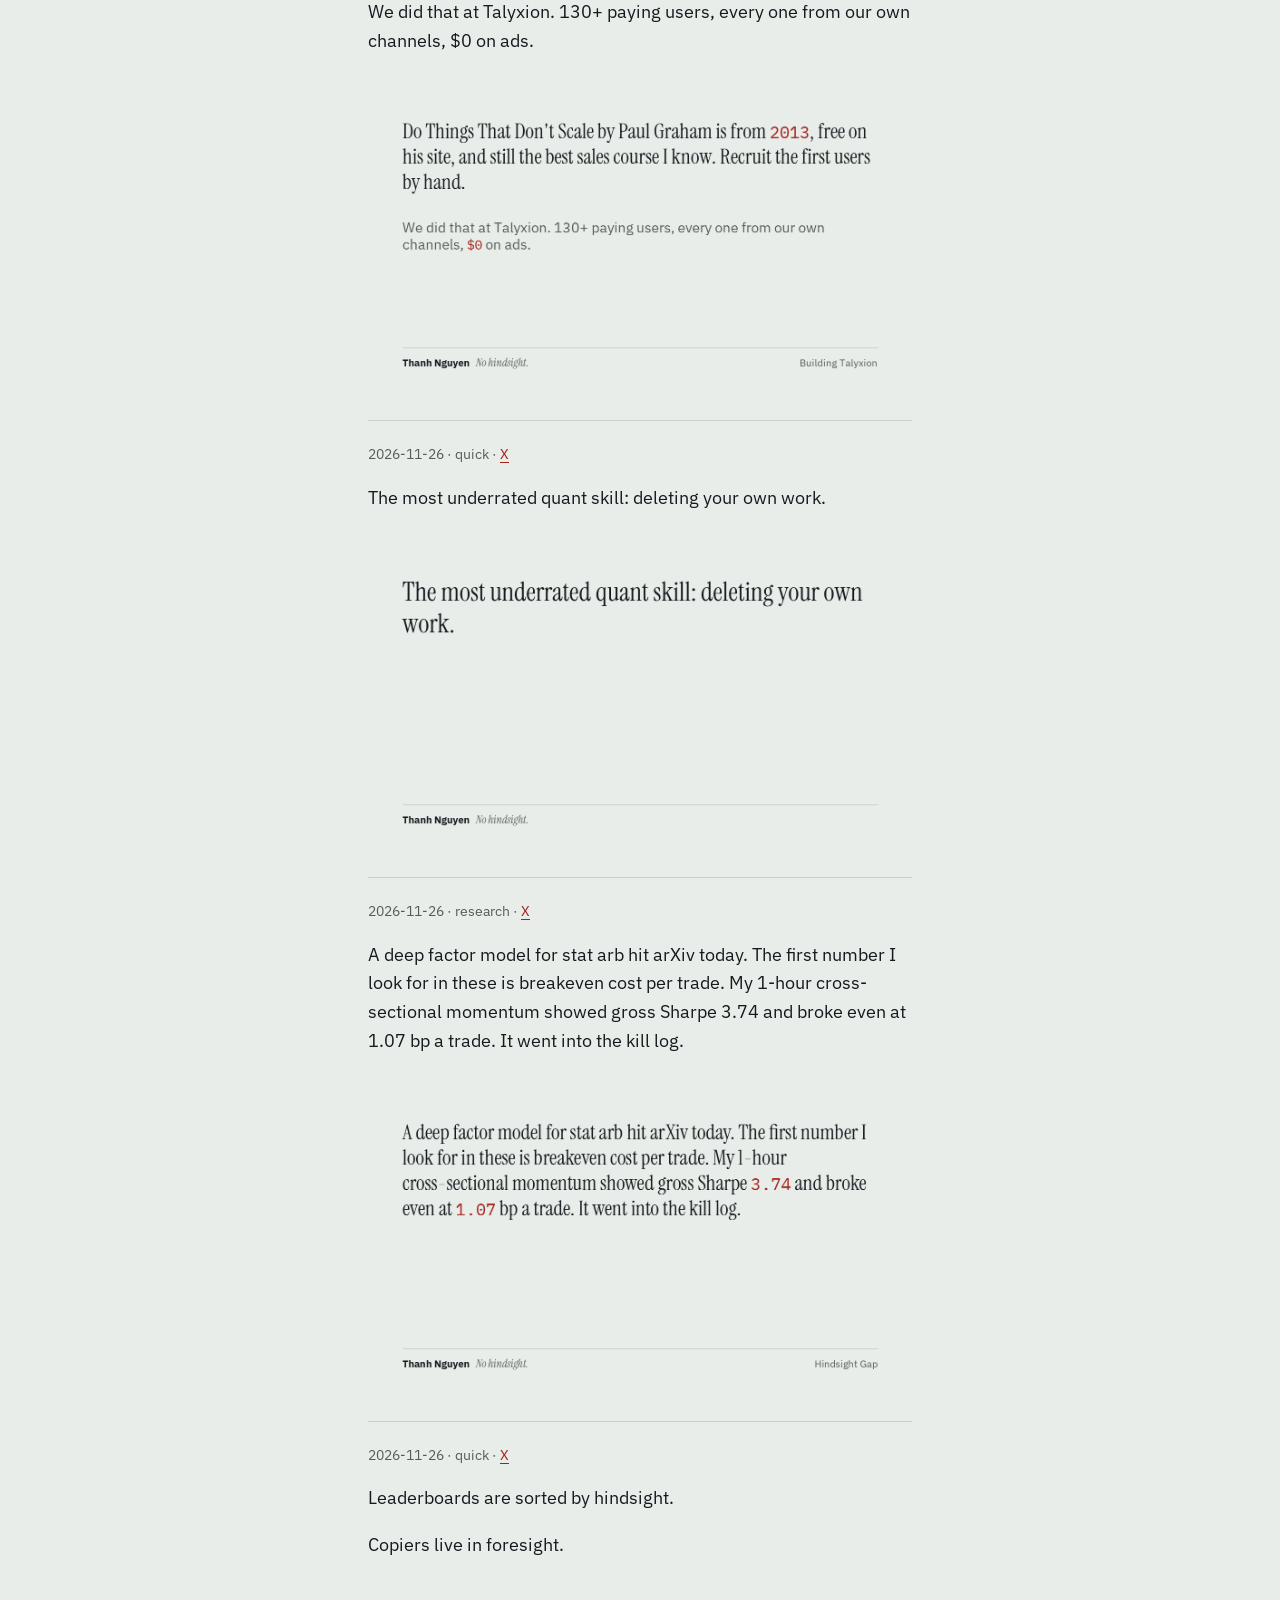
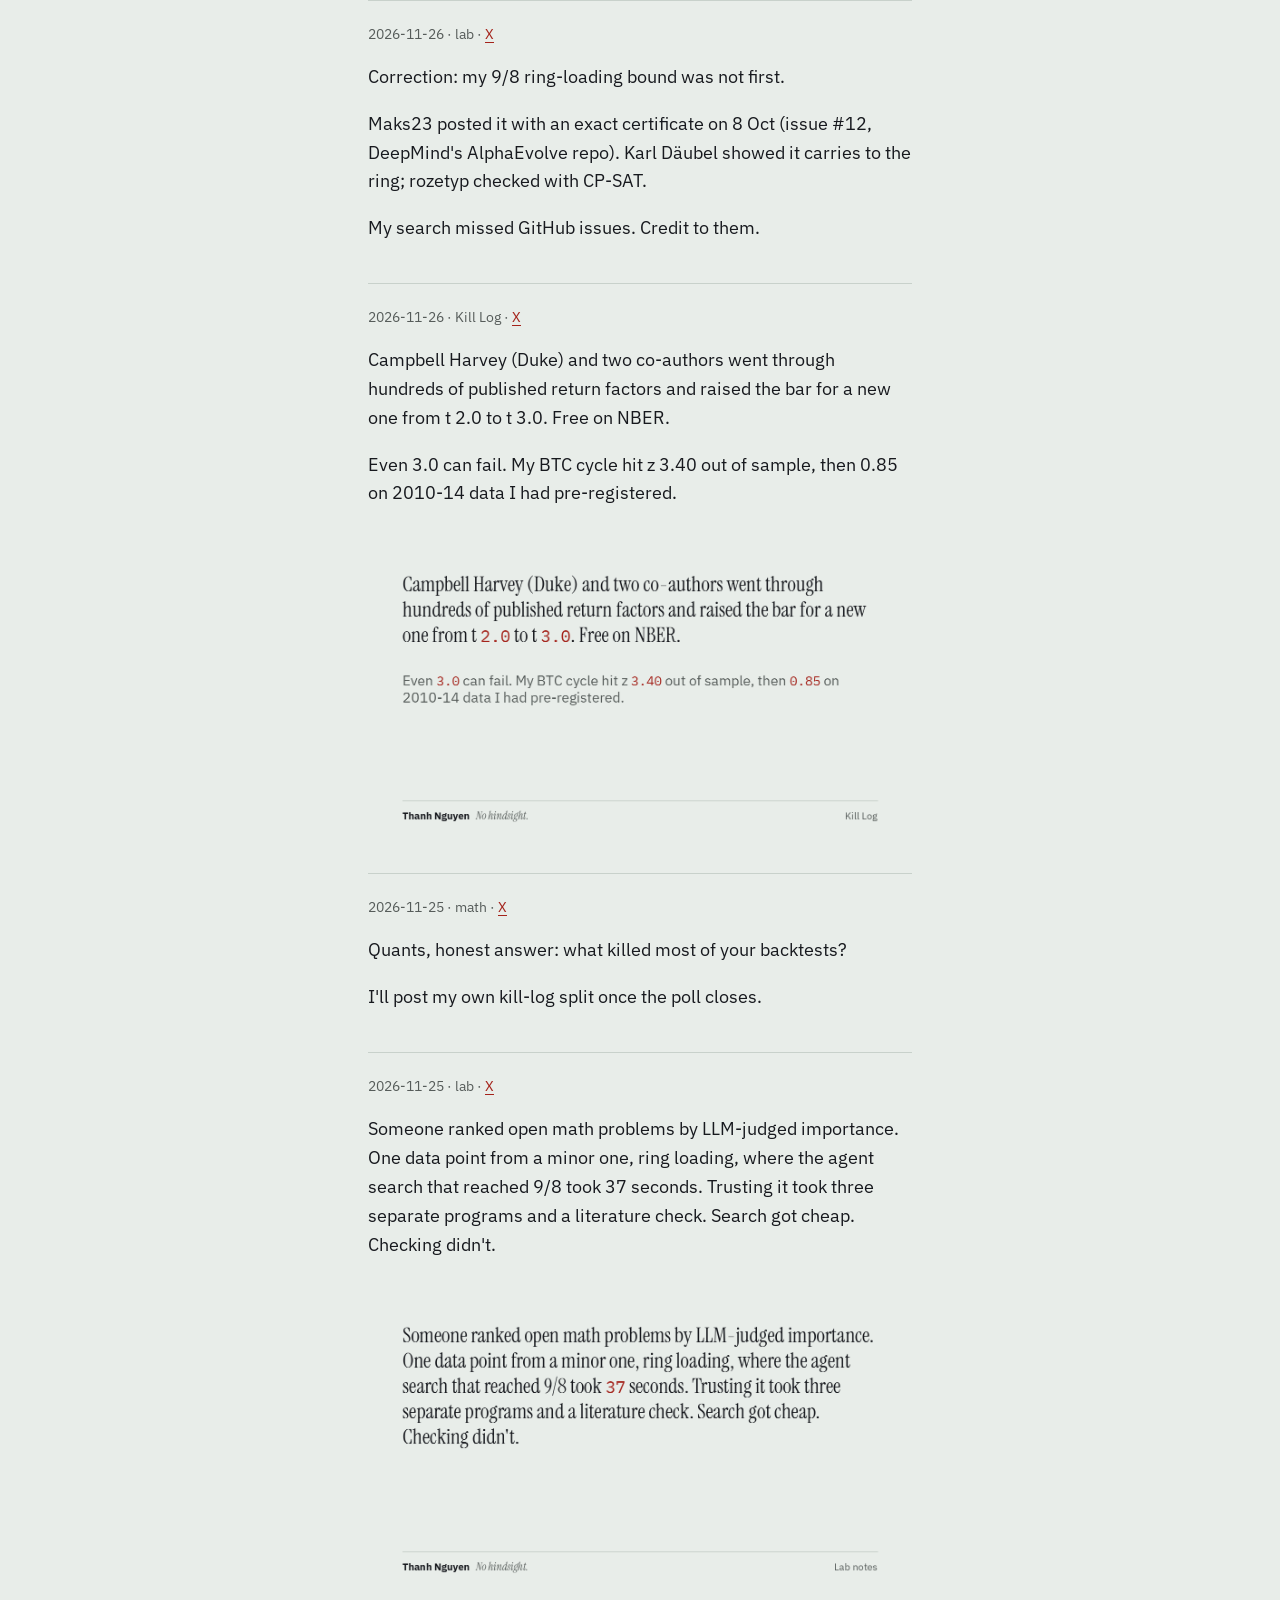
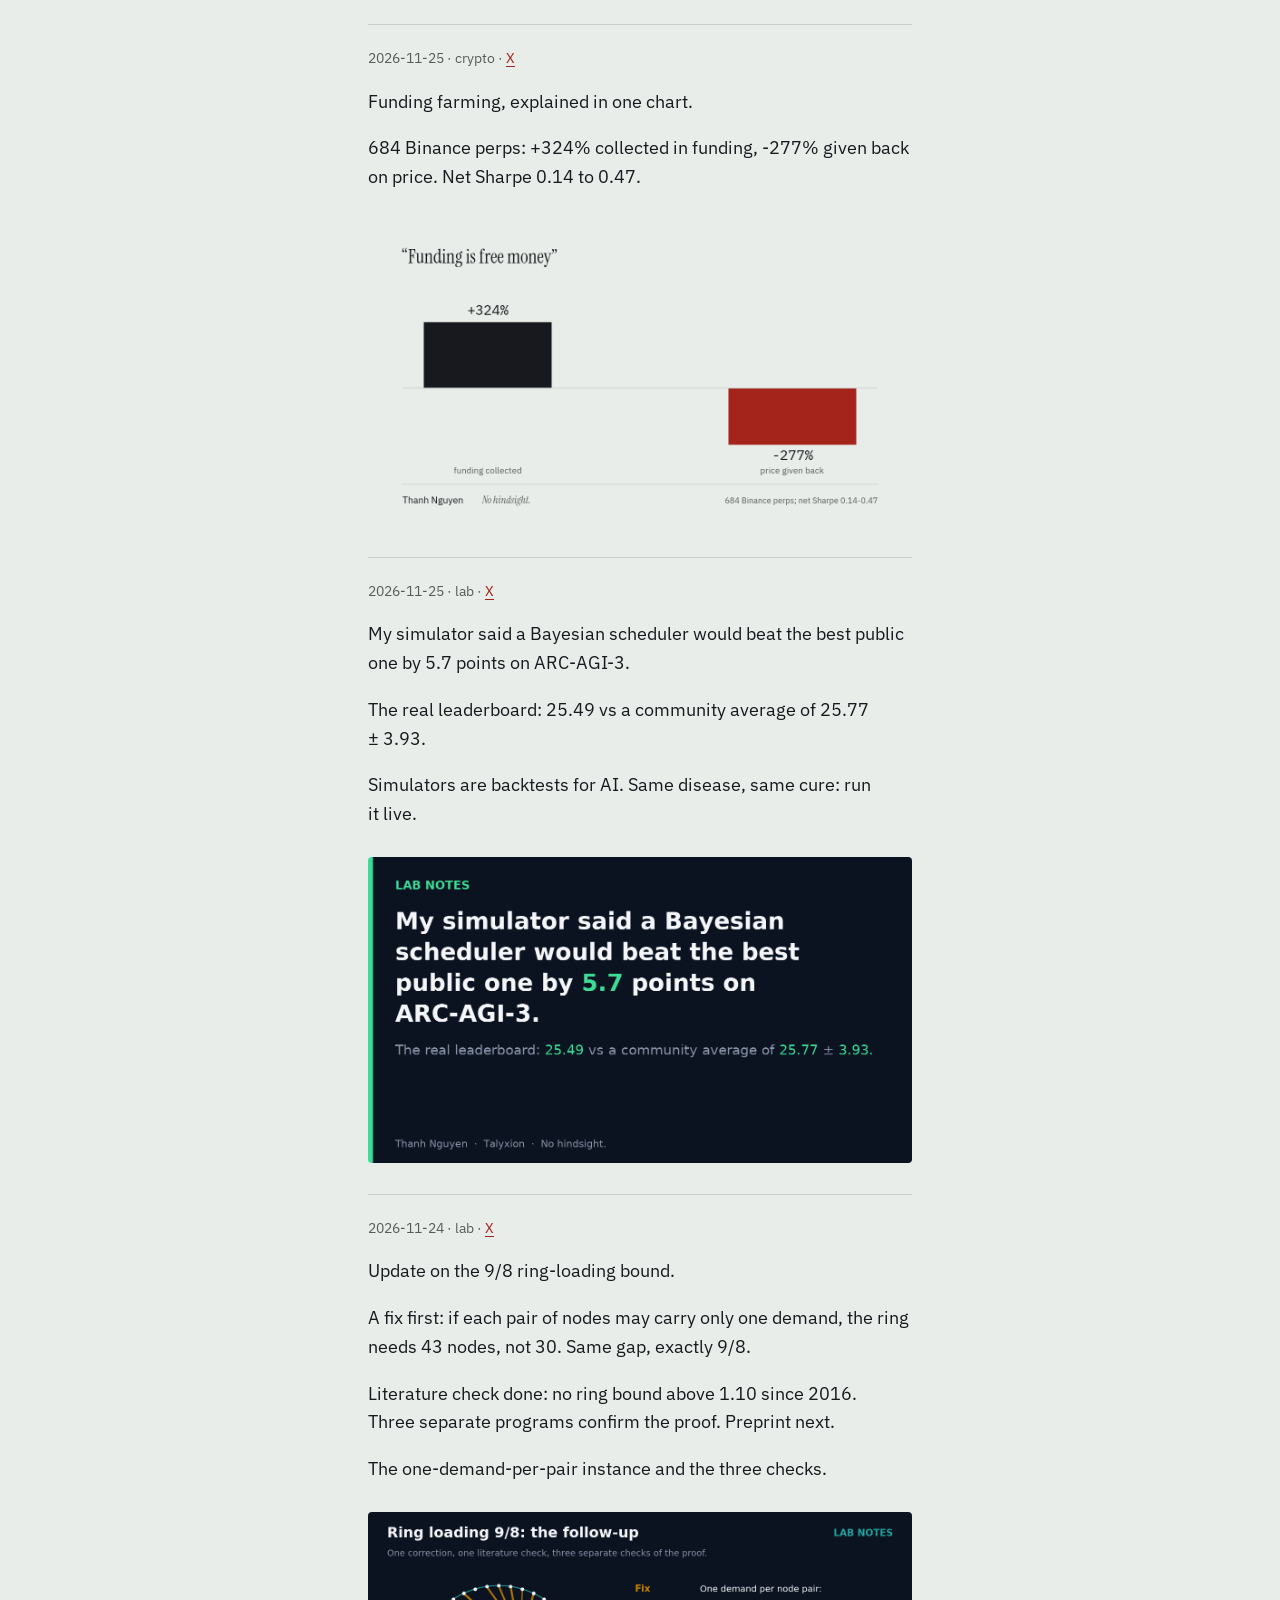
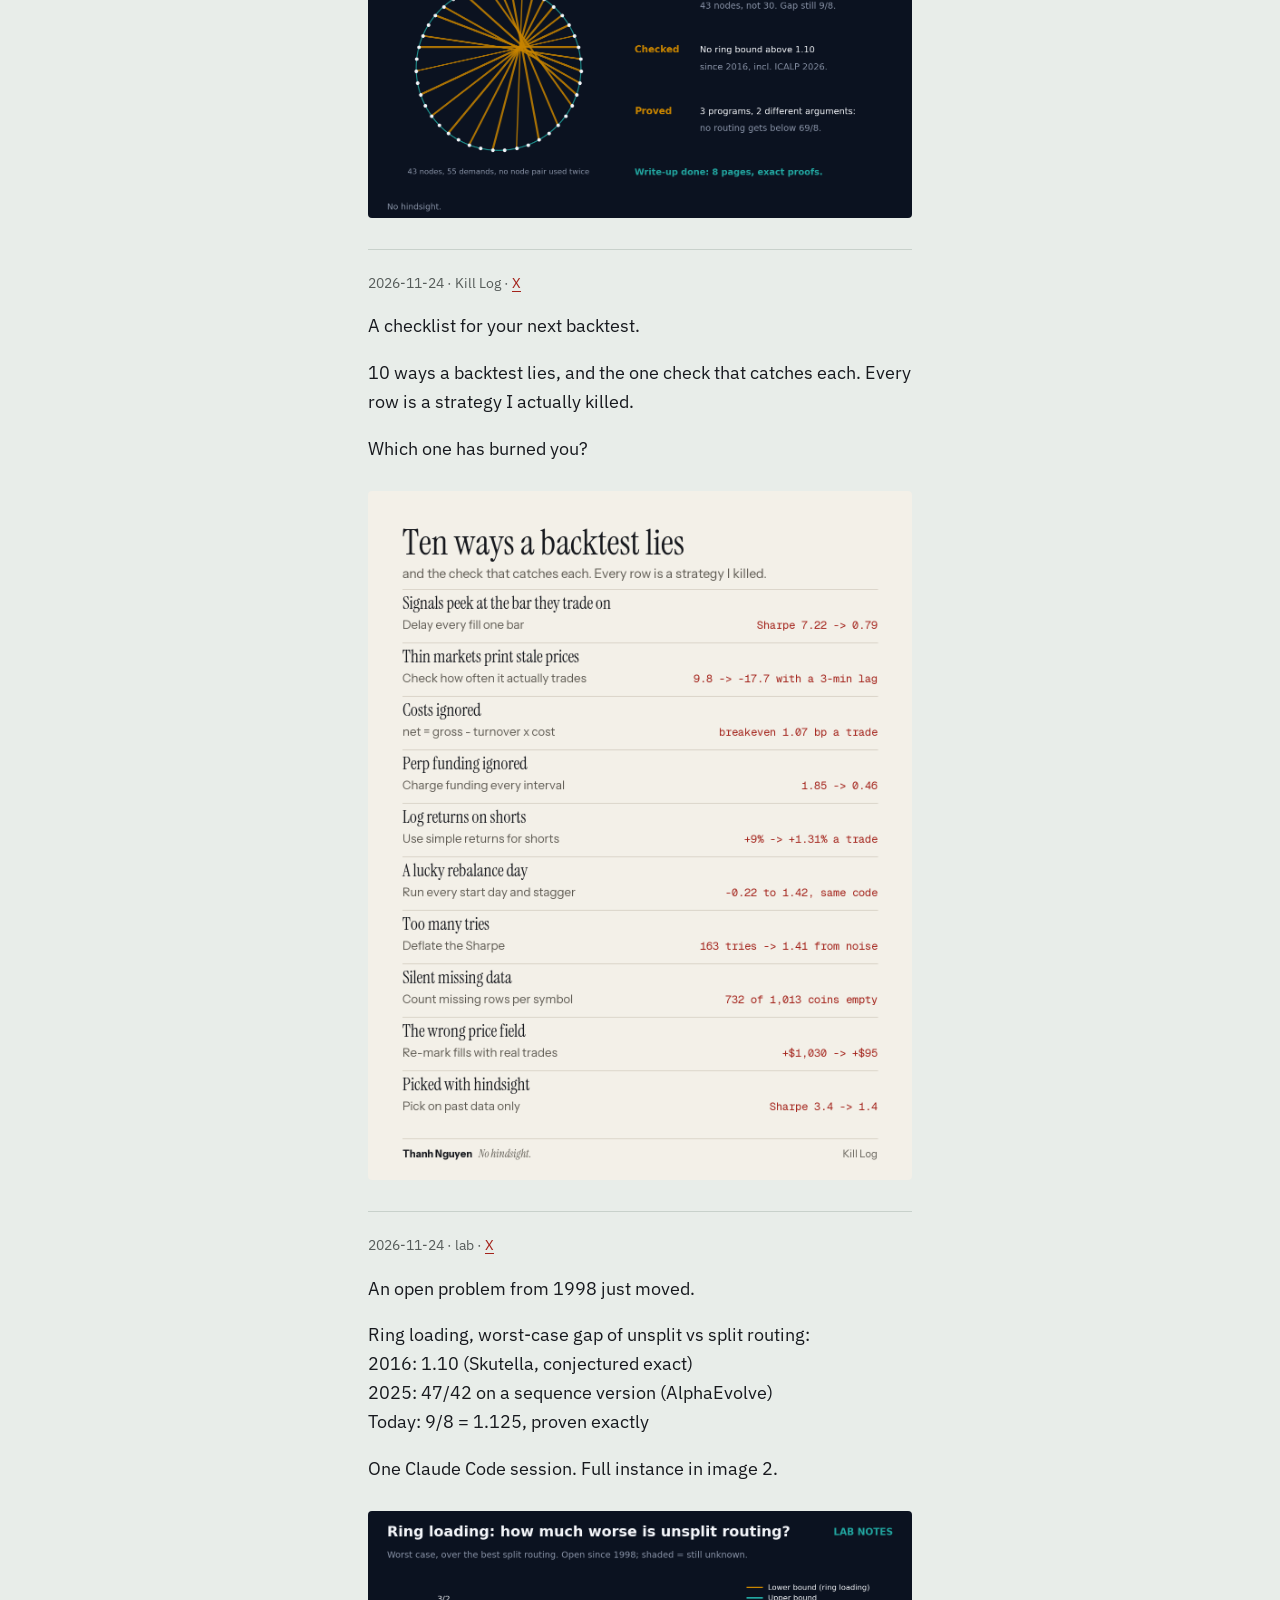
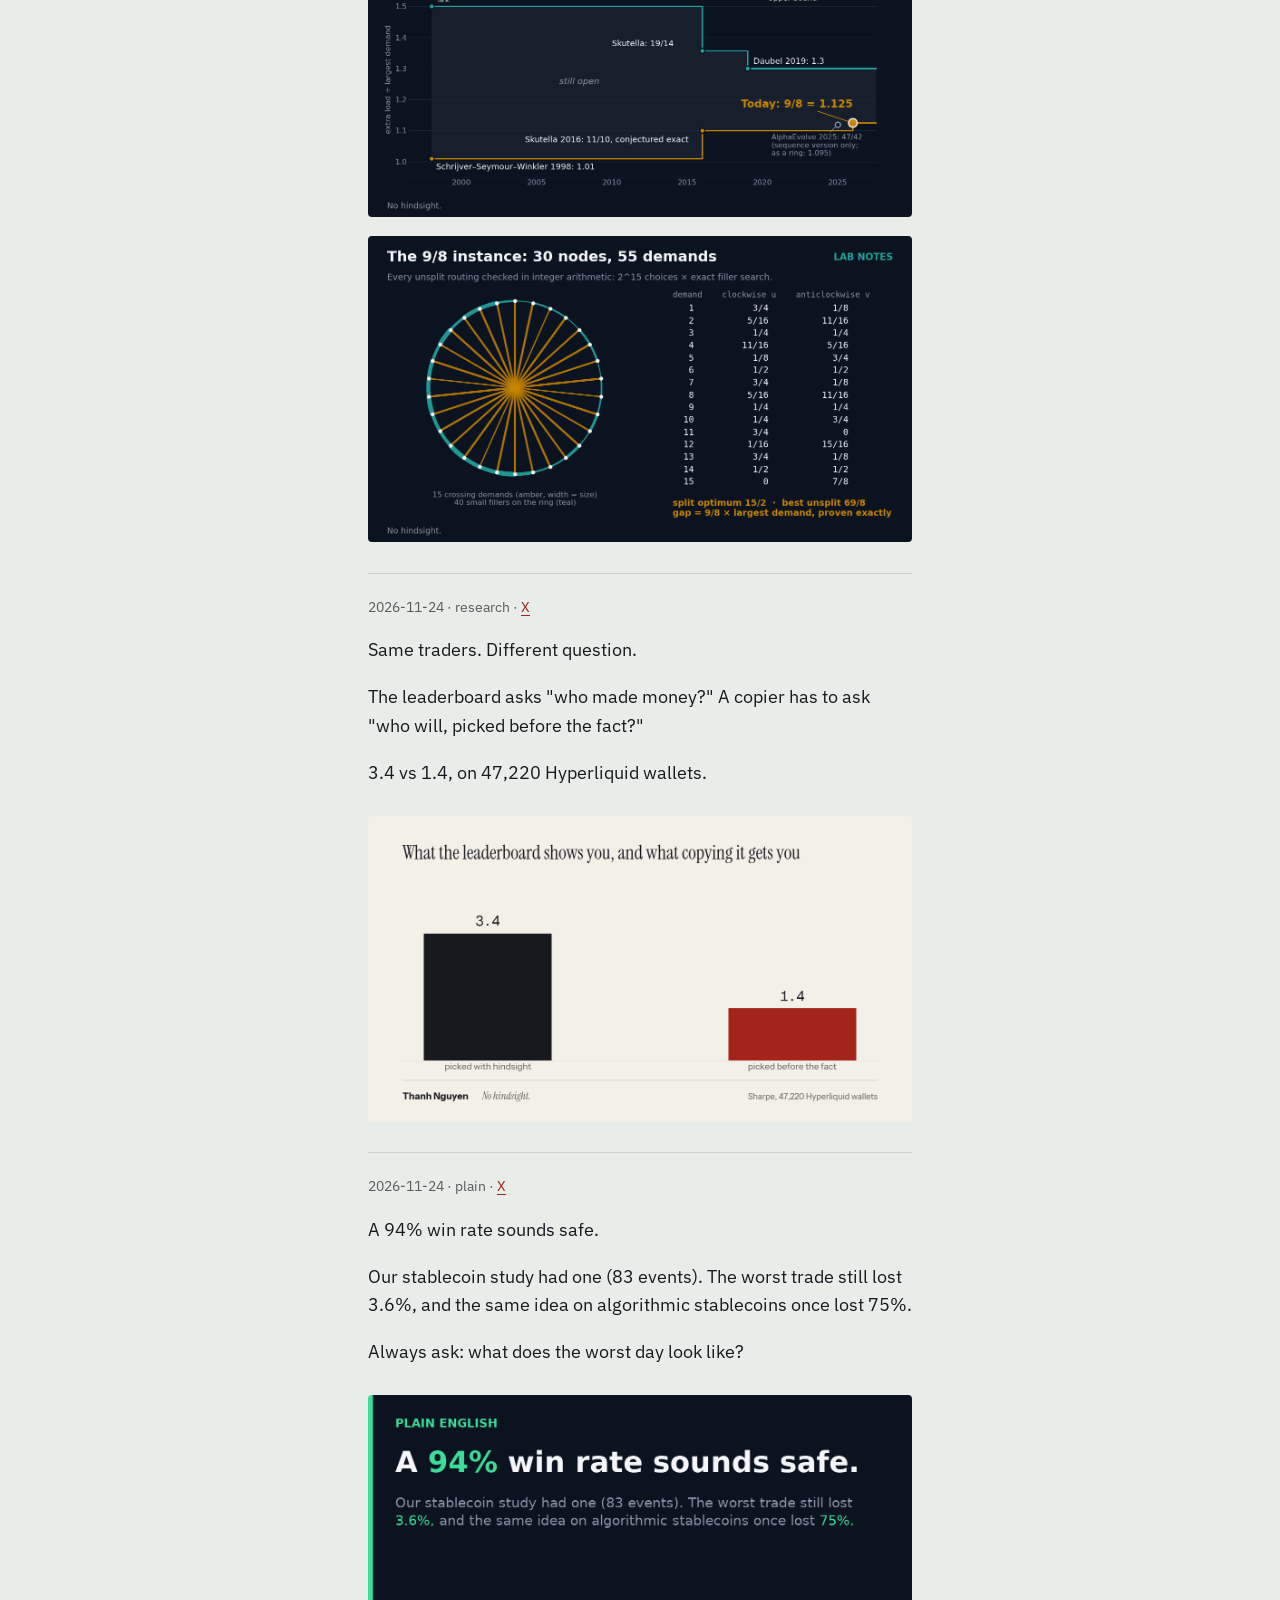
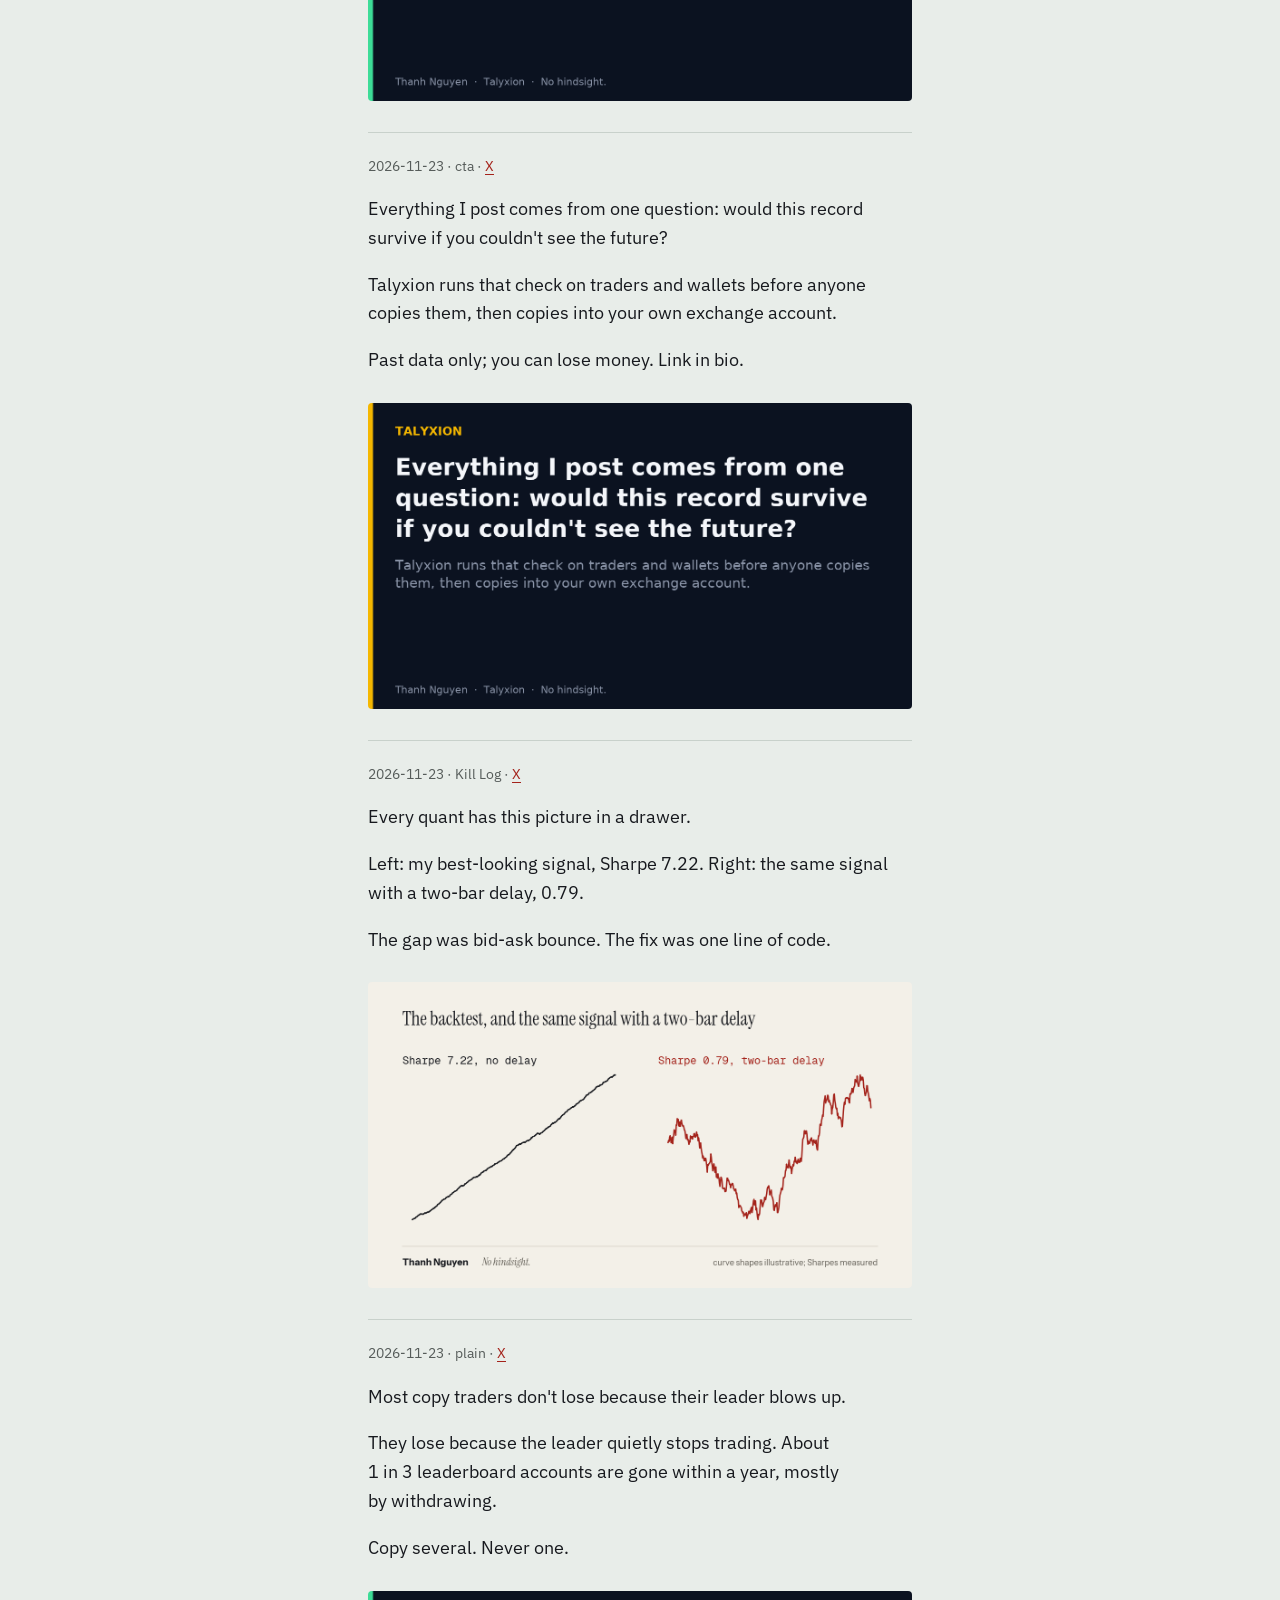
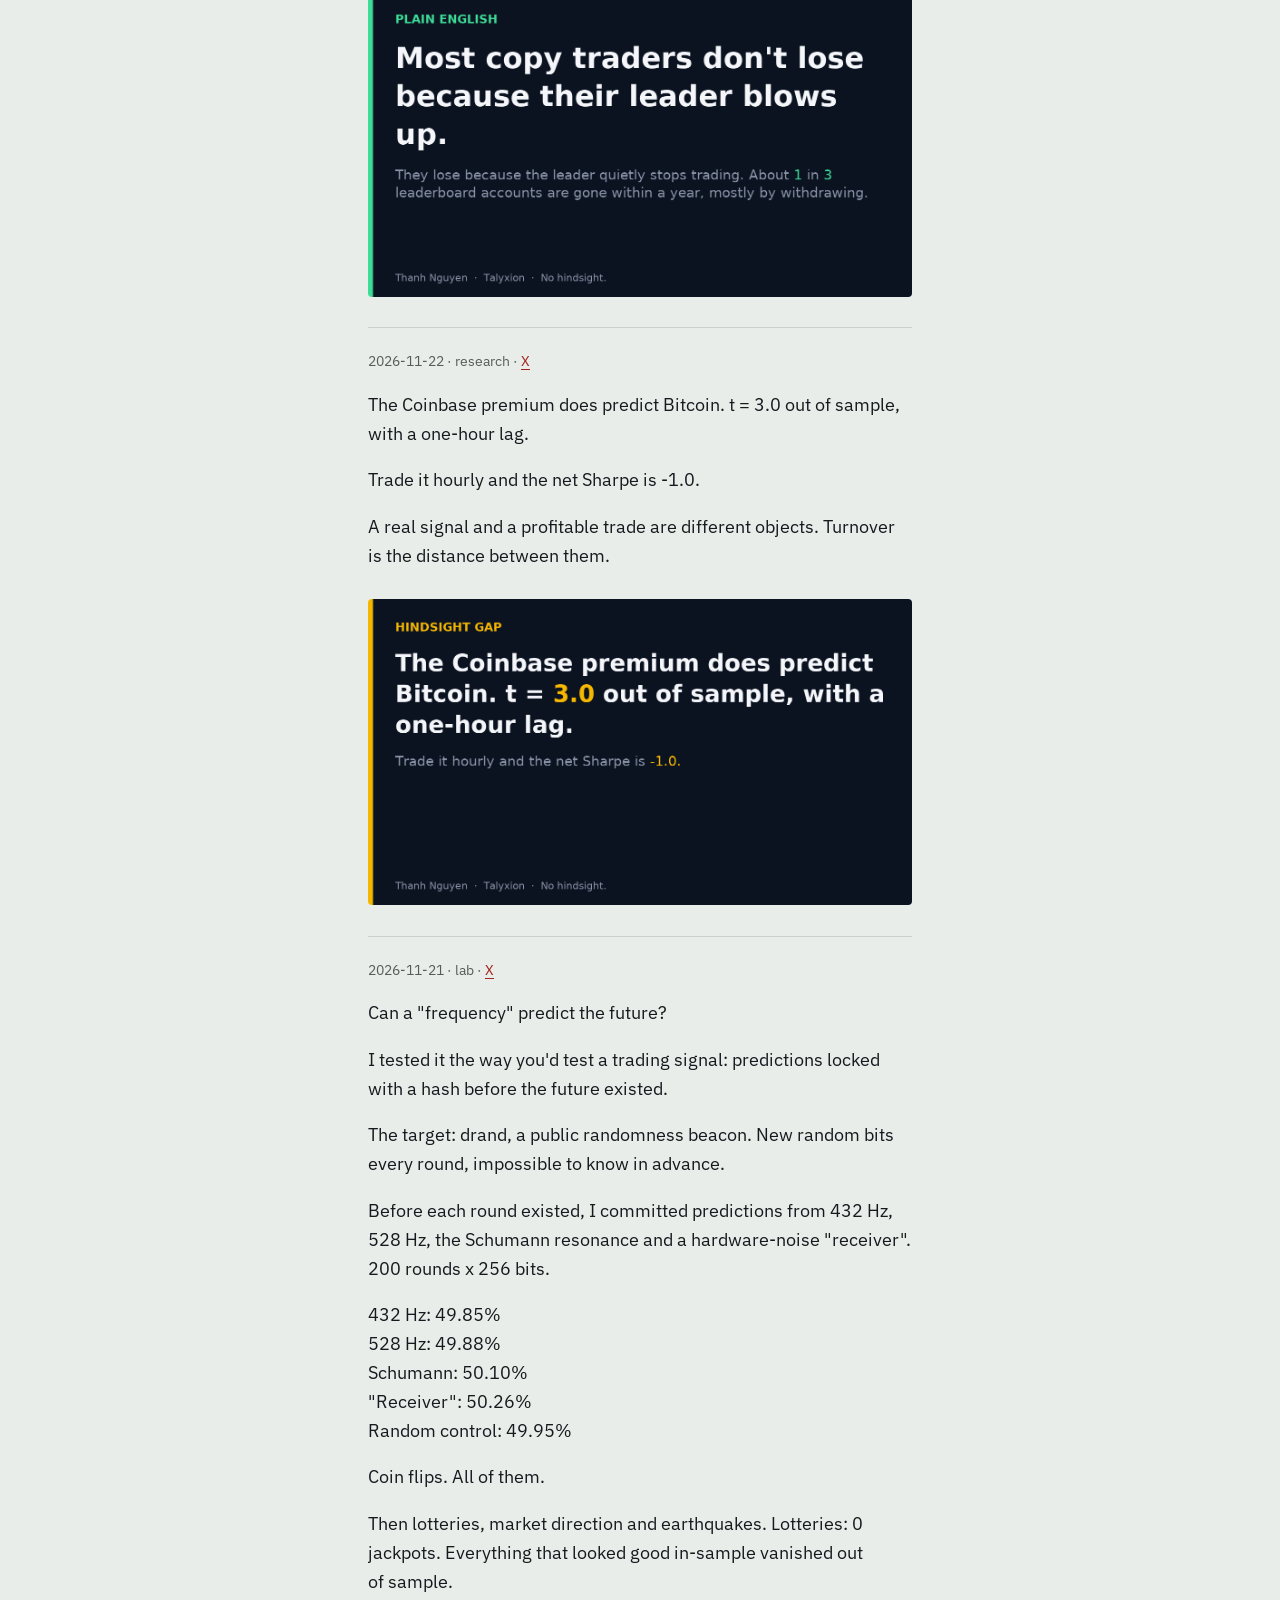
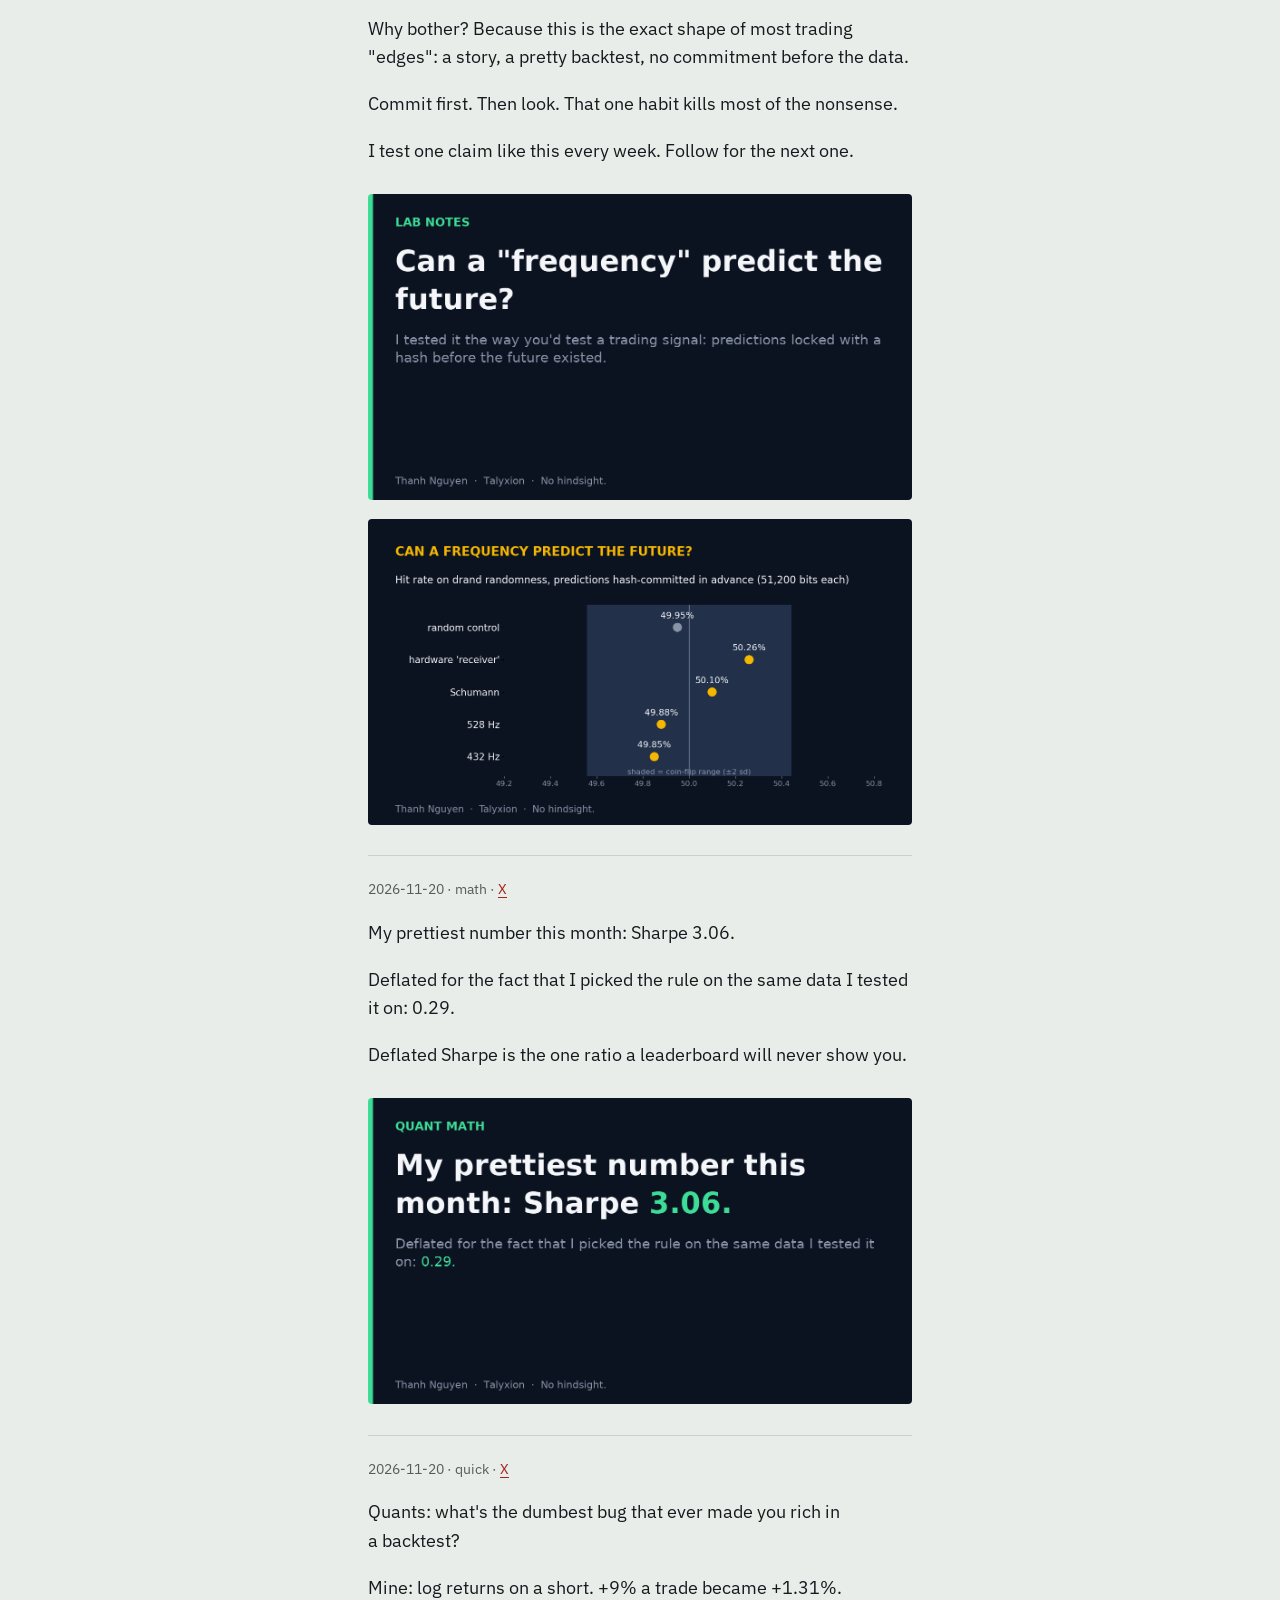
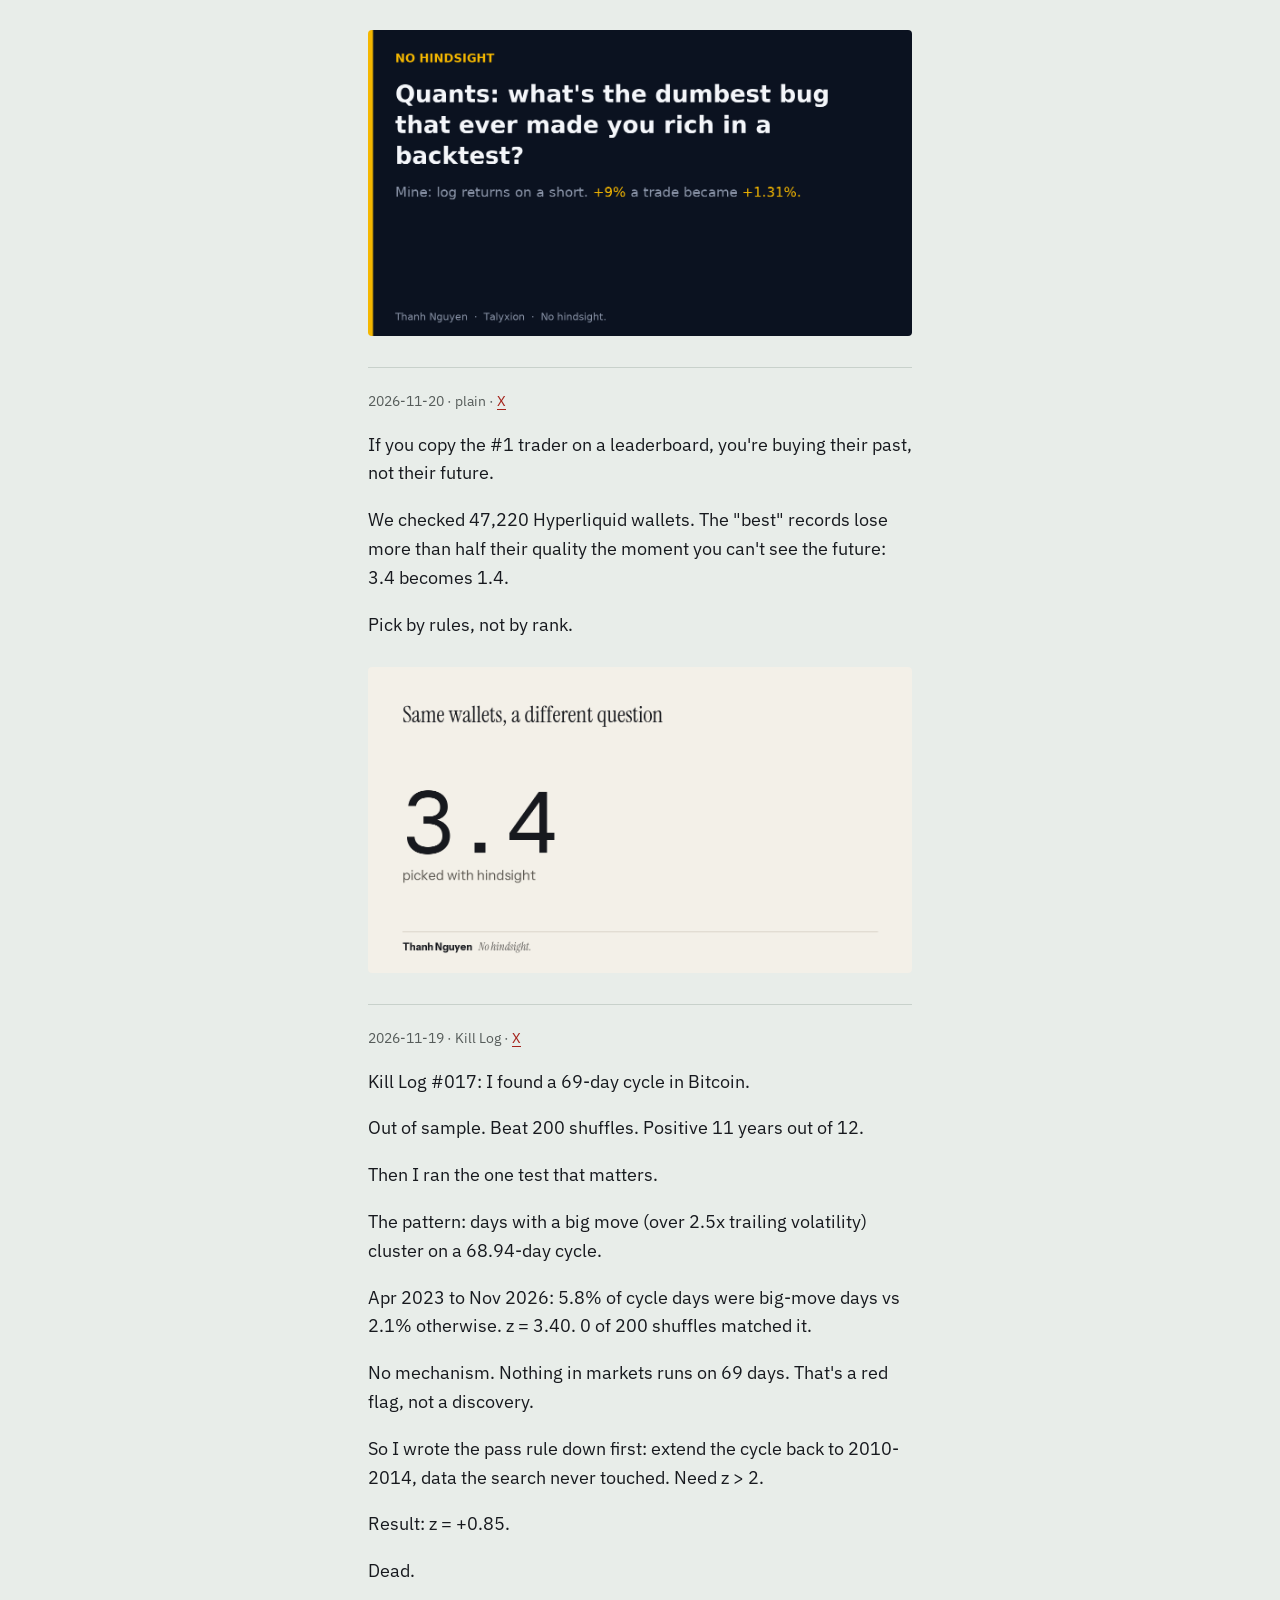
==== commit 3e65af0f: "archive 2026-11-27 (34 posts)" ====
--- a/index.html
+++ b/index.html
@@ -4,4 +4,4 @@
 <link rel="stylesheet" href="site.css"></head><body><main>
 <h1>No hindsight.</h1><p class="sub">I'm Thanh Nguyen: #1 in Vietnam at WorldQuant's IQC, PhD student at Tsinghua, founder of Talyxion.
 I kill trading strategies for a living; the survivors become the product. Every post below keeps its original date.</p>
-<p><a href="https://x.com/ThnhNguyn163969">X</a> · <a href="https://www.linkedin.com/in/akuma9999/">LinkedIn</a> · <a href="https://t.me/thanh_nohindsight">Telegram</a> · <a href="https://bsky.app/profile/thanh-nohindsight.bsky.social">Bluesky</a> · <a href="https://talyxion.com">Talyxion</a> · <a href="feed.xml">RSS</a></p><article id="ND03"><div class="meta"><time datetime="2026-11-26T14:00:03Z">2026-11-26</time> · research · <a href="https://x.com/i/status/2125952726018449640">X</a></div><p>A deep factor model for stat arb hit arXiv today. The first number I look for in these is breakeven cost per trade. My 1-hour cross-sectional momentum showed gross Sharpe 3.74 and broke even at 1.07 bp a trade. It went into the kill log.</p><img src="media/ND03.png" alt="" loading="lazy"></article><article id="Q05"><div class="meta"><time datetime="2026-11-26T08:00:02Z">2026-11-26</time> · quick · <a href="https://x.com/i/status/2125862125738643517">X</a></div><p>Leaderboards are sorted by hindsight.</p><p>Copiers live in foresight.</p></article><article id="R03"><div class="meta"><time datetime="2026-11-26T07:51:22Z">2026-11-26</time> · lab · <a href="https://x.com/i/status/2125859946533446105">X</a></div><p>Correction: my 9/8 ring-loading bound was not first.</p><p>Maks23 posted it with an exact certificate on 8 Oct (issue #12, DeepMind&#x27;s AlphaEvolve repo). Karl Däubel showed it carries to the ring; rozetyp checked with CP-SAT.</p><p>My search missed GitHub issues. Credit to them.</p></article><article id="G03"><div class="meta"><time datetime="2026-11-26T01:30:02Z">2026-11-26</time> · Kill Log · <a href="https://x.com/i/status/2125763980908220847">X</a></div><p>Campbell Harvey (Duke) and two co-authors went through hundreds of published return factors and raised the bar for a new one from t 2.0 to t 3.0. Free on NBER.</p><p>Even 3.0 can fail. My BTC cycle hit z 3.40 out of sample, then 0.85 on 2010-14 data I had pre-registered.</p><img src="media/G03.png" alt="" loading="lazy"></article><article id="PL1"><div class="meta"><time datetime="2026-11-25T17:30:02Z">2026-11-25</time> · math · <a href="https://x.com/i/status/2125643183195673023">X</a></div><p>Quants, honest answer: what killed most of your backtests?</p><p>I&#x27;ll post my own kill-log split once the poll closes.</p></article><article id="ND01"><div class="meta"><time datetime="2026-11-25T14:00:03Z">2026-11-25</time> · lab · <a href="https://x.com/i/status/2125590338622599559">X</a></div><p>Someone ranked open math problems by LLM-judged importance. One data point from a minor one, ring loading, where the agent search that reached 9/8 took 37 seconds. Trusting it took three separate programs and a literature check. Search got cheap. Checking didn&#x27;t.</p><img src="media/ND01.png" alt="" loading="lazy"></article><article id="M03"><div class="meta"><time datetime="2026-11-25T08:00:03Z">2026-11-25</time> · crypto · <a href="https://x.com/i/status/2125499742281146813">X</a></div><p>Funding farming, explained in one chart.</p><p>684 Binance perps: +324% collected in funding, -277% given back on price. Net Sharpe 0.14 to 0.47.</p><img src="media/meme_funding.png" alt="" loading="lazy"></article><article id="S26"><div class="meta"><time datetime="2026-11-25T01:30:02Z">2026-11-25</time> · lab · <a href="https://x.com/i/status/2125401592593793387">X</a></div><p>My simulator said a Bayesian scheduler would beat the best public one by 5.7 points on ARC-AGI-3.</p><p>The real leaderboard: 25.49 vs a community average of 25.77 ± 3.93.</p><p>Simulators are backtests for AI. Same disease, same cure: run it live.</p><img src="media/S26.png" alt="" loading="lazy"></article><article id="R02"><div class="meta"><time datetime="2026-11-24T18:22:50Z">2026-11-24</time> · lab · <a href="https://x.com/i/status/2125294064513978485">X</a></div><p>Update on the 9/8 ring-loading bound.</p><p>A fix first: if each pair of nodes may carry only one demand, the ring needs 43 nodes, not 30. Same gap, exactly 9/8.</p><p>Literature check done: no ring bound above 1.10 since 2016.<br>Three separate programs confirm the proof. Preprint next.</p><p>The one-demand-per-pair instance and the three checks.</p><img src="media/ring_update.png" alt="" loading="lazy"></article><article id="B01"><div class="meta"><time datetime="2026-11-24T14:00:03Z">2026-11-24</time> · Kill Log · <a href="https://x.com/i/status/2125227951637791002">X</a></div><p>A checklist for your next backtest.</p><p>10 ways a backtest lies, and the one check that catches each. Every row is a strategy I actually killed.</p><p>Which one has burned you?</p><img src="media/cheat_backtest_lies.png" alt="" loading="lazy"></article><article id="R01"><div class="meta"><time datetime="2026-11-24T11:28:49Z">2026-11-24</time> · lab · <a href="https://x.com/i/status/2125189894465257838">X</a></div><p>An open problem from 1998 just moved.</p><p>Ring loading, worst-case gap of unsplit vs split routing:<br>2016: 1.10 (Skutella, conjectured exact)<br>2025: 47/42 on a sequence version (AlphaEvolve)<br>Today: 9/8 = 1.125, proven exactly</p><p>One Claude Code session. Full instance in image 2.</p><img src="media/ring_bounds.png" alt="" loading="lazy"><img src="media/ring_instance.png" alt="" loading="lazy"></article><article id="M02"><div class="meta"><time datetime="2026-11-24T08:00:02Z">2026-11-24</time> · research · <a href="https://x.com/i/status/2125137350800064996">X</a></div><p>Same traders. Different question.</p><p>The leaderboard asks &quot;who made money?&quot; A copier has to ask &quot;who will, picked before the fact?&quot;</p><p>3.4 vs 1.4, on 47,220 Hyperliquid wallets.</p><img src="media/meme_leaderboard.png" alt="" loading="lazy"></article><article id="P03"><div class="meta"><time datetime="2026-11-24T01:30:03Z">2026-11-24</time> · plain · <a href="https://x.com/i/status/2125039206800183346">X</a></div><p>A 94% win rate sounds safe.</p><p>Our stablecoin study had one (83 events). The worst trade still lost 3.6%, and the same idea on algorithmic stablecoins once lost 75%.</p><p>Always ask: what does the worst day look like?</p><img src="media/P03.png" alt="" loading="lazy"></article><article id="C01"><div class="meta"><time datetime="2026-11-23T14:00:03Z">2026-11-23</time> · cta · <a href="https://x.com/i/status/2124865562992062967">X</a></div><p>Everything I post comes from one question: would this record survive if you couldn&#x27;t see the future?</p><p>Talyxion runs that check on traders and wallets before anyone copies them, then copies into your own exchange account.</p><p>Past data only; you can lose money. Link in bio.</p><img src="media/C01.png" alt="" loading="lazy"></article><article id="M01"><div class="meta"><time datetime="2026-11-23T08:00:02Z">2026-11-23</time> · Kill Log · <a href="https://x.com/i/status/2124774963676852298">X</a></div><p>Every quant has this picture in a drawer.</p><p>Left: my best-looking signal, Sharpe 7.22. Right: the same signal with a two-bar delay, 0.79.</p><p>The gap was bid-ask bounce. The fix was one line of code.</p><img src="media/meme_backtest_vs_live.png" alt="" loading="lazy"></article><article id="P02"><div class="meta"><time datetime="2026-11-23T01:30:02Z">2026-11-23</time> · plain · <a href="https://x.com/i/status/2124676816552243250">X</a></div><p>Most copy traders don&#x27;t lose because their leader blows up.</p><p>They lose because the leader quietly stops trading. About 1 in 3 leaderboard accounts are gone within a year, mostly by withdrawing.</p><p>Copy several. Never one.</p><img src="media/P02.png" alt="" loading="lazy"></article><article id="S28"><div class="meta"><time datetime="2026-11-22T14:00:02Z">2026-11-22</time> · research · <a href="https://x.com/i/status/2124503171754344618">X</a></div><p>The Coinbase premium does predict Bitcoin. t = 3.0 out of sample, with a one-hour lag.</p><p>Trade it hourly and the net Sharpe is -1.0.</p><p>A real signal and a profitable trade are different objects. Turnover is the distance between them.</p><img src="media/S28.png" alt="" loading="lazy"></article><article id="T07"><div class="meta"><time datetime="2026-11-21T14:00:17Z">2026-11-21</time> · lab · <a href="https://x.com/i/status/2124140783280521269">X</a></div><p>Can a &quot;frequency&quot; predict the future?</p><p>I tested it the way you&#x27;d test a trading signal: predictions locked with a hash before the future existed.</p><p>The target: drand, a public randomness beacon. New random bits every round, impossible to know in advance.</p><p>Before each round existed, I committed predictions from 432 Hz, 528 Hz, the Schumann resonance and a hardware-noise &quot;receiver&quot;. 200 rounds x 256 bits.</p><p>432 Hz: 49.85%<br>528 Hz: 49.88%<br>Schumann: 50.10%<br>&quot;Receiver&quot;: 50.26%<br>Random control: 49.95%</p><p>Coin flips. All of them.</p><p>Then lotteries, market direction and earthquakes. Lotteries: 0 jackpots. Everything that looked good in-sample vanished out of sample.</p><p>Why bother? Because this is the exact shape of most trading &quot;edges&quot;: a story, a pretty backtest, no commitment before the data.</p><p>Commit first. Then look. That one habit kills most of the nonsense.</p><p>I test one claim like this every week. Follow for the next one.</p><img src="media/T07.png" alt="" loading="lazy"><img src="media/card_drand.png" alt="" loading="lazy"></article><article id="S25"><div class="meta"><time datetime="2026-11-20T14:00:02Z">2026-11-20</time> · math · <a href="https://x.com/i/status/2123778397881143340">X</a></div><p>My prettiest number this month: Sharpe 3.06.</p><p>Deflated for the fact that I picked the rule on the same data I tested it on: 0.29.</p><p>Deflated Sharpe is the one ratio a leaderboard will never show you.</p><img src="media/S25.png" alt="" loading="lazy"></article><article id="Q04"><div class="meta"><time datetime="2026-11-20T08:00:07Z">2026-11-20</time> · quick · <a href="https://x.com/i/status/2123687820632248589">X</a></div><p>Quants: what&#x27;s the dumbest bug that ever made you rich in a backtest?</p><p>Mine: log returns on a short. +9% a trade became +1.31%.</p><img src="media/Q04.png" alt="" loading="lazy"></article><article id="P01"><div class="meta"><time datetime="2026-11-20T01:30:02Z">2026-11-20</time> · plain · <a href="https://x.com/i/status/2123589653454524886">X</a></div><p>If you copy the #1 trader on a leaderboard, you&#x27;re buying their past, not their future.</p><p>We checked 47,220 Hyperliquid wallets. The &quot;best&quot; records lose more than half their quality the moment you can&#x27;t see the future: 3.4 becomes 1.4.</p><p>Pick by rules, not by rank.</p><img src="media/gif_hindsight.gif" alt="" loading="lazy"></article><article id="T06"><div class="meta"><time datetime="2026-11-19T14:00:16Z">2026-11-19</time> · Kill Log · <a href="https://x.com/i/status/2123416009340325968">X</a></div><p>Kill Log #017: I found a 69-day cycle in Bitcoin.</p><p>Out of sample. Beat 200 shuffles. Positive 11 years out of 12.</p><p>Then I ran the one test that matters.</p><p>The pattern: days with a big move (over 2.5x trailing volatility) cluster on a 68.94-day cycle.</p><p>Apr 2023 to Nov 2026: 5.8% of cycle days were big-move days vs 2.1% otherwise. z = 3.40. 0 of 200 shuffles matched it.</p><p>No mechanism. Nothing in markets runs on 69 days. That&#x27;s a red flag, not a discovery.</p><p>So I wrote the pass rule down first: extend the cycle back to 2010-2014, data the search never touched. Need z &gt; 2.</p><p>Result: z = +0.85.</p><p>Dead.</p><p>The same data source reproduces the 2014-2026 effect, so it isn&#x27;t a data problem. It was selection luck: search enough periods and one will look like a law of nature.</p><p>Lesson: when a pattern has no reason to exist, out-of-sample isn&#x27;t enough. Go back in time to data the search never saw.</p><p>Kill #017. #018 lands next week. Follow so you don&#x27;t miss it.</p><img src="media/card_kill017.png" alt="" loading="lazy"></article><article id="Q03"><div class="meta"><time datetime="2026-11-19T08:00:01Z">2026-11-19</time> · quick · <a href="https://x.com/i/status/2123325409702056439">X</a></div><p>Most alpha is a timestamp bug with confidence.</p></article><article id="L02"><div class="meta"><time datetime="2026-11-19T03:00:02Z">2026-11-19</time> · founder · <a href="https://www.linkedin.com/feed/update/urn:li:share:7529015601164402688/">LinkedIn</a></div><p>I&#x27;m 25. This year I started a PhD at Tsinghua and kept running a company that 130+ traders pay for.</p><p>People ask how. The honest answer isn&#x27;t time management. It&#x27;s deletion.</p><p>Every project gets the test I give trading strategies: a kill rule, written down before I see the result. If it fails, it&#x27;s archived. No &quot;one more week&quot;.</p><p>This autumn that rule killed a Bitcoin cycle that had passed an out-of-sample test, a stablecoin timing signal, and an AI scheduler my own simulator loved.</p><p>What survives gets all of my attention:<br>→ Talyxion: copy trading judged without hindsight. $0 on ads, a team of 9, $0 raised.<br>→ The PhD: how to measure trading records honestly.</p><p>What opened doors for me wasn&#x27;t a network. It was a record: 1st in Vietnam at WorldQuant&#x27;s International Quant Championship, competing solo, out of 30,000+ entrants worldwide.</p><p>A record is a network that works while you sleep.</p><p>If you&#x27;re spread across ten things: write the kill rule for each one tonight. Most of them will die. Good.</p><p>What&#x27;s the last project you killed, and do you miss it?</p></article><article id="S24"><div class="meta"><time datetime="2026-11-19T01:30:01Z">2026-11-19</time> · Kill Log · <a href="https://x.com/i/status/2123227262300639257">X</a></div><p>&quot;Tether is printing again. Pump incoming.&quot;</p><p>134 mints of $50M or more. BTC&#x27;s abnormal return over the next 24 hours: +0.09%, t = 0.4.</p><p>The printer isn&#x27;t a signal. It&#x27;s a press release.</p></article><article id="T05"><div class="meta"><time datetime="2026-11-18T14:00:23Z">2026-11-18</time> · research · <a href="https://x.com/i/status/2123053622053495160">X</a></div><p>I found a bug in my own headline number.</p><p>It made the result better. I&#x27;m posting the correction anyway, because the method is the product.</p><p>On 2 Nov I posted: Hyperliquid wallets picked with hindsight backtest at Sharpe 3.4. Picked on past data only: 1.3.</p><p>The 1.3 was wrong.</p><p>Hyperliquid samples the all-time history of older wallets every 14 days. My screen needed two adjacent weeks of data.</p><p>So 5,446 of the longest track records silently failed the screen. No error. Just missing.</p><p>Fixed: 1.41 (was 1.26, which I rounded to 1.3). After a 5%-a-year cost haircut: 1.22 (was 1.10).</p><p>The hindsight number stays 3.4. The fixed rule still beats 100 of 100 random baskets.</p><p>Same week, I retired a much prettier number.</p><p>A rule that backtested at Sharpe 3.06. I had picked it on the same 66 weeks I tested it on. Deflated for that: 0.29.</p><p>Pretty numbers picked with hindsight are exactly what we sell against.</p><p>Two rules I now run before any result goes public:</p><p>1. Count the rows that went missing, not just the errors thrown.<br>2. If the rule was picked on the test data, it isn&#x27;t a result. It&#x27;s a story.</p><p>Leaderboards never post corrections. That&#x27;s the point of doing it in public.</p><p>No hindsight.</p><img src="media/card_correction.png" alt="" loading="lazy"></article><article id="Q02"><div class="meta"><time datetime="2026-11-18T08:00:01Z">2026-11-18</time> · quick · <a href="https://x.com/i/status/2122963019865186658">X</a></div><p>AI made trading strategies free.</p><p>It didn&#x27;t make believing them any cheaper.</p></article><article id="L01"><div class="meta"><time datetime="2026-11-18T03:00:23Z">2026-11-18</time> · research · <a href="https://www.linkedin.com/feed/update/urn:li:share:7528653301299712000/">LinkedIn</a></div><p>I found a bug in my own headline number. It made the result better. I&#x27;m posting the correction anyway.</p><p>On 2 Nov I shared that Hyperliquid wallets picked with hindsight backtest at Sharpe 3.4, and picked on past data only, at 1.3.</p><p>The 1.3 was wrong.</p><p>Hyperliquid samples the all-time history of older wallets every 14 days. My screen needed two adjacent weeks of data. So 5,446 of the longest track records silently failed. No error message. Just missing rows.</p><p>Fixed: 1.41 (was 1.26). After a 5%-a-year cost haircut: 1.22 (was 1.10). The hindsight figure stays 3.4, and the fixed rule still beats 100 of 100 random baskets.</p><p>The same week I retired a far prettier number: a rule that backtested at Sharpe 3.06. I had chosen it on the same 66 weeks I tested it on. Deflated for that, it&#x27;s 0.29.</p><p>Why post a correction that flatters me, and kill a number that flattered me more?</p><p>Because the method is the product. Talyxion sells one thing: judging trading records the way you would have lived them, without hindsight. If I let hindsight into my own numbers, nothing else I say matters.</p><p>Two checks I now run before any result goes public:<br>→ Count the rows that went missing, not just the errors thrown.<br>→ If the rule was picked on the test data, it isn&#x27;t a result. It&#x27;s a story.</p><p>What&#x27;s a public correction that ended up earning you more trust than the original?</p><img src="media/card_correction.png" alt="" loading="lazy"></article><article id="S23"><div class="meta"><time datetime="2026-11-18T01:30:02Z">2026-11-18</time> · crypto · <a href="https://x.com/i/status/2122864875601031574">X</a></div><p>Stablecoins rarely break. When a fiat-backed one slips below $0.99, it usually comes back.</p><p>83 events on Binance: buy at 0.99 or lower, sell at 0.998. Mean +1.05%, 94% won, worst -3.6%.</p><p>The tail lives elsewhere: algorithmic stables. UST: -75%.</p></article><article id="Q01"><div class="meta"><time datetime="2026-11-17T20:20:29Z">2026-11-17</time> · quick · <a href="https://x.com/i/status/2122786978378981792">X</a></div><p>Win rate is the horoscope of trading.</p></article></main></body></html>+<p><a href="https://x.com/ThnhNguyn163969">X</a> · <a href="https://www.linkedin.com/in/akuma9999/">LinkedIn</a> · <a href="https://t.me/thanh_nohindsight">Telegram</a> · <a href="https://bsky.app/profile/thanh-nohindsight.bsky.social">Bluesky</a> · <a href="https://talyxion.com">Talyxion</a> · <a href="feed.xml">RSS</a></p><article id="ND05"><div class="meta"><time datetime="2026-11-27T14:00:03Z">2026-11-27</time> · research · <a href="https://x.com/i/status/2126315114903290288">X</a></div><p>A copula paper on joint tail risk in crypto is on arXiv. 187 wallets I scored in July had a median pairwise correlation of +0.05, which reads as diversified. Over the next 9 weeks, market beta ranked their returns at +0.54. Past Sharpe ranked them at +0.09.</p><img src="media/ND05.png" alt="" loading="lazy"></article><article id="M04"><div class="meta"><time datetime="2026-11-27T08:00:02Z">2026-11-27</time> · Kill Log · <a href="https://x.com/i/status/2126224514094977385">X</a></div><p>Me: found a Sharpe 9.8 strategy on VN30 futures.</p><p>Also me, after adding a 3-minute delay: -17.7.</p><p>In a thin market, the price you see is a memory.</p><img src="media/meme_vn30.png" alt="" loading="lazy"></article><article id="G04"><div class="meta"><time datetime="2026-11-27T01:30:03Z">2026-11-27</time> · founder · <a href="https://x.com/i/status/2126126373345611792">X</a></div><p>Do Things That Don&#x27;t Scale by Paul Graham is from 2013, free on his site, and still the best sales course I know. Recruit the first users by hand.</p><p>We did that at Talyxion. 130+ paying users, every one from our own channels, $0 on ads.</p><img src="media/G04.png" alt="" loading="lazy"></article><article id="Q06"><div class="meta"><time datetime="2026-11-26T17:30:02Z">2026-11-26</time> · quick · <a href="https://x.com/i/status/2126005572546036178">X</a></div><p>The most underrated quant skill: deleting your own work.</p><img src="media/Q06.png" alt="" loading="lazy"></article><article id="ND03"><div class="meta"><time datetime="2026-11-26T14:00:03Z">2026-11-26</time> · research · <a href="https://x.com/i/status/2125952726018449640">X</a></div><p>A deep factor model for stat arb hit arXiv today. The first number I look for in these is breakeven cost per trade. My 1-hour cross-sectional momentum showed gross Sharpe 3.74 and broke even at 1.07 bp a trade. It went into the kill log.</p><img src="media/ND03.png" alt="" loading="lazy"></article><article id="Q05"><div class="meta"><time datetime="2026-11-26T08:00:02Z">2026-11-26</time> · quick · <a href="https://x.com/i/status/2125862125738643517">X</a></div><p>Leaderboards are sorted by hindsight.</p><p>Copiers live in foresight.</p></article><article id="R03"><div class="meta"><time datetime="2026-11-26T07:51:22Z">2026-11-26</time> · lab · <a href="https://x.com/i/status/2125859946533446105">X</a></div><p>Correction: my 9/8 ring-loading bound was not first.</p><p>Maks23 posted it with an exact certificate on 8 Oct (issue #12, DeepMind&#x27;s AlphaEvolve repo). Karl Däubel showed it carries to the ring; rozetyp checked with CP-SAT.</p><p>My search missed GitHub issues. Credit to them.</p></article><article id="G03"><div class="meta"><time datetime="2026-11-26T01:30:02Z">2026-11-26</time> · Kill Log · <a href="https://x.com/i/status/2125763980908220847">X</a></div><p>Campbell Harvey (Duke) and two co-authors went through hundreds of published return factors and raised the bar for a new one from t 2.0 to t 3.0. Free on NBER.</p><p>Even 3.0 can fail. My BTC cycle hit z 3.40 out of sample, then 0.85 on 2010-14 data I had pre-registered.</p><img src="media/G03.png" alt="" loading="lazy"></article><article id="PL1"><div class="meta"><time datetime="2026-11-25T17:30:02Z">2026-11-25</time> · math · <a href="https://x.com/i/status/2125643183195673023">X</a></div><p>Quants, honest answer: what killed most of your backtests?</p><p>I&#x27;ll post my own kill-log split once the poll closes.</p></article><article id="ND01"><div class="meta"><time datetime="2026-11-25T14:00:03Z">2026-11-25</time> · lab · <a href="https://x.com/i/status/2125590338622599559">X</a></div><p>Someone ranked open math problems by LLM-judged importance. One data point from a minor one, ring loading, where the agent search that reached 9/8 took 37 seconds. Trusting it took three separate programs and a literature check. Search got cheap. Checking didn&#x27;t.</p><img src="media/ND01.png" alt="" loading="lazy"></article><article id="M03"><div class="meta"><time datetime="2026-11-25T08:00:03Z">2026-11-25</time> · crypto · <a href="https://x.com/i/status/2125499742281146813">X</a></div><p>Funding farming, explained in one chart.</p><p>684 Binance perps: +324% collected in funding, -277% given back on price. Net Sharpe 0.14 to 0.47.</p><img src="media/meme_funding.png" alt="" loading="lazy"></article><article id="S26"><div class="meta"><time datetime="2026-11-25T01:30:02Z">2026-11-25</time> · lab · <a href="https://x.com/i/status/2125401592593793387">X</a></div><p>My simulator said a Bayesian scheduler would beat the best public one by 5.7 points on ARC-AGI-3.</p><p>The real leaderboard: 25.49 vs a community average of 25.77 ± 3.93.</p><p>Simulators are backtests for AI. Same disease, same cure: run it live.</p><img src="media/S26.png" alt="" loading="lazy"></article><article id="R02"><div class="meta"><time datetime="2026-11-24T18:22:50Z">2026-11-24</time> · lab · <a href="https://x.com/i/status/2125294064513978485">X</a></div><p>Update on the 9/8 ring-loading bound.</p><p>A fix first: if each pair of nodes may carry only one demand, the ring needs 43 nodes, not 30. Same gap, exactly 9/8.</p><p>Literature check done: no ring bound above 1.10 since 2016.<br>Three separate programs confirm the proof. Preprint next.</p><p>The one-demand-per-pair instance and the three checks.</p><img src="media/ring_update.png" alt="" loading="lazy"></article><article id="B01"><div class="meta"><time datetime="2026-11-24T14:00:03Z">2026-11-24</time> · Kill Log · <a href="https://x.com/i/status/2125227951637791002">X</a></div><p>A checklist for your next backtest.</p><p>10 ways a backtest lies, and the one check that catches each. Every row is a strategy I actually killed.</p><p>Which one has burned you?</p><img src="media/cheat_backtest_lies.png" alt="" loading="lazy"></article><article id="R01"><div class="meta"><time datetime="2026-11-24T11:28:49Z">2026-11-24</time> · lab · <a href="https://x.com/i/status/2125189894465257838">X</a></div><p>An open problem from 1998 just moved.</p><p>Ring loading, worst-case gap of unsplit vs split routing:<br>2016: 1.10 (Skutella, conjectured exact)<br>2025: 47/42 on a sequence version (AlphaEvolve)<br>Today: 9/8 = 1.125, proven exactly</p><p>One Claude Code session. Full instance in image 2.</p><img src="media/ring_bounds.png" alt="" loading="lazy"><img src="media/ring_instance.png" alt="" loading="lazy"></article><article id="M02"><div class="meta"><time datetime="2026-11-24T08:00:02Z">2026-11-24</time> · research · <a href="https://x.com/i/status/2125137350800064996">X</a></div><p>Same traders. Different question.</p><p>The leaderboard asks &quot;who made money?&quot; A copier has to ask &quot;who will, picked before the fact?&quot;</p><p>3.4 vs 1.4, on 47,220 Hyperliquid wallets.</p><img src="media/meme_leaderboard.png" alt="" loading="lazy"></article><article id="P03"><div class="meta"><time datetime="2026-11-24T01:30:03Z">2026-11-24</time> · plain · <a href="https://x.com/i/status/2125039206800183346">X</a></div><p>A 94% win rate sounds safe.</p><p>Our stablecoin study had one (83 events). The worst trade still lost 3.6%, and the same idea on algorithmic stablecoins once lost 75%.</p><p>Always ask: what does the worst day look like?</p><img src="media/P03.png" alt="" loading="lazy"></article><article id="C01"><div class="meta"><time datetime="2026-11-23T14:00:03Z">2026-11-23</time> · cta · <a href="https://x.com/i/status/2124865562992062967">X</a></div><p>Everything I post comes from one question: would this record survive if you couldn&#x27;t see the future?</p><p>Talyxion runs that check on traders and wallets before anyone copies them, then copies into your own exchange account.</p><p>Past data only; you can lose money. Link in bio.</p><img src="media/C01.png" alt="" loading="lazy"></article><article id="M01"><div class="meta"><time datetime="2026-11-23T08:00:02Z">2026-11-23</time> · Kill Log · <a href="https://x.com/i/status/2124774963676852298">X</a></div><p>Every quant has this picture in a drawer.</p><p>Left: my best-looking signal, Sharpe 7.22. Right: the same signal with a two-bar delay, 0.79.</p><p>The gap was bid-ask bounce. The fix was one line of code.</p><img src="media/meme_backtest_vs_live.png" alt="" loading="lazy"></article><article id="P02"><div class="meta"><time datetime="2026-11-23T01:30:02Z">2026-11-23</time> · plain · <a href="https://x.com/i/status/2124676816552243250">X</a></div><p>Most copy traders don&#x27;t lose because their leader blows up.</p><p>They lose because the leader quietly stops trading. About 1 in 3 leaderboard accounts are gone within a year, mostly by withdrawing.</p><p>Copy several. Never one.</p><img src="media/P02.png" alt="" loading="lazy"></article><article id="S28"><div class="meta"><time datetime="2026-11-22T14:00:02Z">2026-11-22</time> · research · <a href="https://x.com/i/status/2124503171754344618">X</a></div><p>The Coinbase premium does predict Bitcoin. t = 3.0 out of sample, with a one-hour lag.</p><p>Trade it hourly and the net Sharpe is -1.0.</p><p>A real signal and a profitable trade are different objects. Turnover is the distance between them.</p><img src="media/S28.png" alt="" loading="lazy"></article><article id="T07"><div class="meta"><time datetime="2026-11-21T14:00:17Z">2026-11-21</time> · lab · <a href="https://x.com/i/status/2124140783280521269">X</a></div><p>Can a &quot;frequency&quot; predict the future?</p><p>I tested it the way you&#x27;d test a trading signal: predictions locked with a hash before the future existed.</p><p>The target: drand, a public randomness beacon. New random bits every round, impossible to know in advance.</p><p>Before each round existed, I committed predictions from 432 Hz, 528 Hz, the Schumann resonance and a hardware-noise &quot;receiver&quot;. 200 rounds x 256 bits.</p><p>432 Hz: 49.85%<br>528 Hz: 49.88%<br>Schumann: 50.10%<br>&quot;Receiver&quot;: 50.26%<br>Random control: 49.95%</p><p>Coin flips. All of them.</p><p>Then lotteries, market direction and earthquakes. Lotteries: 0 jackpots. Everything that looked good in-sample vanished out of sample.</p><p>Why bother? Because this is the exact shape of most trading &quot;edges&quot;: a story, a pretty backtest, no commitment before the data.</p><p>Commit first. Then look. That one habit kills most of the nonsense.</p><p>I test one claim like this every week. Follow for the next one.</p><img src="media/T07.png" alt="" loading="lazy"><img src="media/card_drand.png" alt="" loading="lazy"></article><article id="S25"><div class="meta"><time datetime="2026-11-20T14:00:02Z">2026-11-20</time> · math · <a href="https://x.com/i/status/2123778397881143340">X</a></div><p>My prettiest number this month: Sharpe 3.06.</p><p>Deflated for the fact that I picked the rule on the same data I tested it on: 0.29.</p><p>Deflated Sharpe is the one ratio a leaderboard will never show you.</p><img src="media/S25.png" alt="" loading="lazy"></article><article id="Q04"><div class="meta"><time datetime="2026-11-20T08:00:07Z">2026-11-20</time> · quick · <a href="https://x.com/i/status/2123687820632248589">X</a></div><p>Quants: what&#x27;s the dumbest bug that ever made you rich in a backtest?</p><p>Mine: log returns on a short. +9% a trade became +1.31%.</p><img src="media/Q04.png" alt="" loading="lazy"></article><article id="P01"><div class="meta"><time datetime="2026-11-20T01:30:02Z">2026-11-20</time> · plain · <a href="https://x.com/i/status/2123589653454524886">X</a></div><p>If you copy the #1 trader on a leaderboard, you&#x27;re buying their past, not their future.</p><p>We checked 47,220 Hyperliquid wallets. The &quot;best&quot; records lose more than half their quality the moment you can&#x27;t see the future: 3.4 becomes 1.4.</p><p>Pick by rules, not by rank.</p><img src="media/gif_hindsight.gif" alt="" loading="lazy"></article><article id="T06"><div class="meta"><time datetime="2026-11-19T14:00:16Z">2026-11-19</time> · Kill Log · <a href="https://x.com/i/status/2123416009340325968">X</a></div><p>Kill Log #017: I found a 69-day cycle in Bitcoin.</p><p>Out of sample. Beat 200 shuffles. Positive 11 years out of 12.</p><p>Then I ran the one test that matters.</p><p>The pattern: days with a big move (over 2.5x trailing volatility) cluster on a 68.94-day cycle.</p><p>Apr 2023 to Nov 2026: 5.8% of cycle days were big-move days vs 2.1% otherwise. z = 3.40. 0 of 200 shuffles matched it.</p><p>No mechanism. Nothing in markets runs on 69 days. That&#x27;s a red flag, not a discovery.</p><p>So I wrote the pass rule down first: extend the cycle back to 2010-2014, data the search never touched. Need z &gt; 2.</p><p>Result: z = +0.85.</p><p>Dead.</p><p>The same data source reproduces the 2014-2026 effect, so it isn&#x27;t a data problem. It was selection luck: search enough periods and one will look like a law of nature.</p><p>Lesson: when a pattern has no reason to exist, out-of-sample isn&#x27;t enough. Go back in time to data the search never saw.</p><p>Kill #017. #018 lands next week. Follow so you don&#x27;t miss it.</p><img src="media/card_kill017.png" alt="" loading="lazy"></article><article id="Q03"><div class="meta"><time datetime="2026-11-19T08:00:01Z">2026-11-19</time> · quick · <a href="https://x.com/i/status/2123325409702056439">X</a></div><p>Most alpha is a timestamp bug with confidence.</p></article><article id="L02"><div class="meta"><time datetime="2026-11-19T03:00:02Z">2026-11-19</time> · founder · <a href="https://www.linkedin.com/feed/update/urn:li:share:7529015601164402688/">LinkedIn</a></div><p>I&#x27;m 25. This year I started a PhD at Tsinghua and kept running a company that 130+ traders pay for.</p><p>People ask how. The honest answer isn&#x27;t time management. It&#x27;s deletion.</p><p>Every project gets the test I give trading strategies: a kill rule, written down before I see the result. If it fails, it&#x27;s archived. No &quot;one more week&quot;.</p><p>This autumn that rule killed a Bitcoin cycle that had passed an out-of-sample test, a stablecoin timing signal, and an AI scheduler my own simulator loved.</p><p>What survives gets all of my attention:<br>→ Talyxion: copy trading judged without hindsight. $0 on ads, a team of 9, $0 raised.<br>→ The PhD: how to measure trading records honestly.</p><p>What opened doors for me wasn&#x27;t a network. It was a record: 1st in Vietnam at WorldQuant&#x27;s International Quant Championship, competing solo, out of 30,000+ entrants worldwide.</p><p>A record is a network that works while you sleep.</p><p>If you&#x27;re spread across ten things: write the kill rule for each one tonight. Most of them will die. Good.</p><p>What&#x27;s the last project you killed, and do you miss it?</p></article><article id="S24"><div class="meta"><time datetime="2026-11-19T01:30:01Z">2026-11-19</time> · Kill Log · <a href="https://x.com/i/status/2123227262300639257">X</a></div><p>&quot;Tether is printing again. Pump incoming.&quot;</p><p>134 mints of $50M or more. BTC&#x27;s abnormal return over the next 24 hours: +0.09%, t = 0.4.</p><p>The printer isn&#x27;t a signal. It&#x27;s a press release.</p></article><article id="T05"><div class="meta"><time datetime="2026-11-18T14:00:23Z">2026-11-18</time> · research · <a href="https://x.com/i/status/2123053622053495160">X</a></div><p>I found a bug in my own headline number.</p><p>It made the result better. I&#x27;m posting the correction anyway, because the method is the product.</p><p>On 2 Nov I posted: Hyperliquid wallets picked with hindsight backtest at Sharpe 3.4. Picked on past data only: 1.3.</p><p>The 1.3 was wrong.</p><p>Hyperliquid samples the all-time history of older wallets every 14 days. My screen needed two adjacent weeks of data.</p><p>So 5,446 of the longest track records silently failed the screen. No error. Just missing.</p><p>Fixed: 1.41 (was 1.26, which I rounded to 1.3). After a 5%-a-year cost haircut: 1.22 (was 1.10).</p><p>The hindsight number stays 3.4. The fixed rule still beats 100 of 100 random baskets.</p><p>Same week, I retired a much prettier number.</p><p>A rule that backtested at Sharpe 3.06. I had picked it on the same 66 weeks I tested it on. Deflated for that: 0.29.</p><p>Pretty numbers picked with hindsight are exactly what we sell against.</p><p>Two rules I now run before any result goes public:</p><p>1. Count the rows that went missing, not just the errors thrown.<br>2. If the rule was picked on the test data, it isn&#x27;t a result. It&#x27;s a story.</p><p>Leaderboards never post corrections. That&#x27;s the point of doing it in public.</p><p>No hindsight.</p><img src="media/card_correction.png" alt="" loading="lazy"></article><article id="Q02"><div class="meta"><time datetime="2026-11-18T08:00:01Z">2026-11-18</time> · quick · <a href="https://x.com/i/status/2122963019865186658">X</a></div><p>AI made trading strategies free.</p><p>It didn&#x27;t make believing them any cheaper.</p></article><article id="L01"><div class="meta"><time datetime="2026-11-18T03:00:23Z">2026-11-18</time> · research · <a href="https://www.linkedin.com/feed/update/urn:li:share:7528653301299712000/">LinkedIn</a></div><p>I found a bug in my own headline number. It made the result better. I&#x27;m posting the correction anyway.</p><p>On 2 Nov I shared that Hyperliquid wallets picked with hindsight backtest at Sharpe 3.4, and picked on past data only, at 1.3.</p><p>The 1.3 was wrong.</p><p>Hyperliquid samples the all-time history of older wallets every 14 days. My screen needed two adjacent weeks of data. So 5,446 of the longest track records silently failed. No error message. Just missing rows.</p><p>Fixed: 1.41 (was 1.26). After a 5%-a-year cost haircut: 1.22 (was 1.10). The hindsight figure stays 3.4, and the fixed rule still beats 100 of 100 random baskets.</p><p>The same week I retired a far prettier number: a rule that backtested at Sharpe 3.06. I had chosen it on the same 66 weeks I tested it on. Deflated for that, it&#x27;s 0.29.</p><p>Why post a correction that flatters me, and kill a number that flattered me more?</p><p>Because the method is the product. Talyxion sells one thing: judging trading records the way you would have lived them, without hindsight. If I let hindsight into my own numbers, nothing else I say matters.</p><p>Two checks I now run before any result goes public:<br>→ Count the rows that went missing, not just the errors thrown.<br>→ If the rule was picked on the test data, it isn&#x27;t a result. It&#x27;s a story.</p><p>What&#x27;s a public correction that ended up earning you more trust than the original?</p><img src="media/card_correction.png" alt="" loading="lazy"></article><article id="S23"><div class="meta"><time datetime="2026-11-18T01:30:02Z">2026-11-18</time> · crypto · <a href="https://x.com/i/status/2122864875601031574">X</a></div><p>Stablecoins rarely break. When a fiat-backed one slips below $0.99, it usually comes back.</p><p>83 events on Binance: buy at 0.99 or lower, sell at 0.998. Mean +1.05%, 94% won, worst -3.6%.</p><p>The tail lives elsewhere: algorithmic stables. UST: -75%.</p></article><article id="Q01"><div class="meta"><time datetime="2026-11-17T20:20:29Z">2026-11-17</time> · quick · <a href="https://x.com/i/status/2122786978378981792">X</a></div><p>Win rate is the horoscope of trading.</p></article></main></body></html>
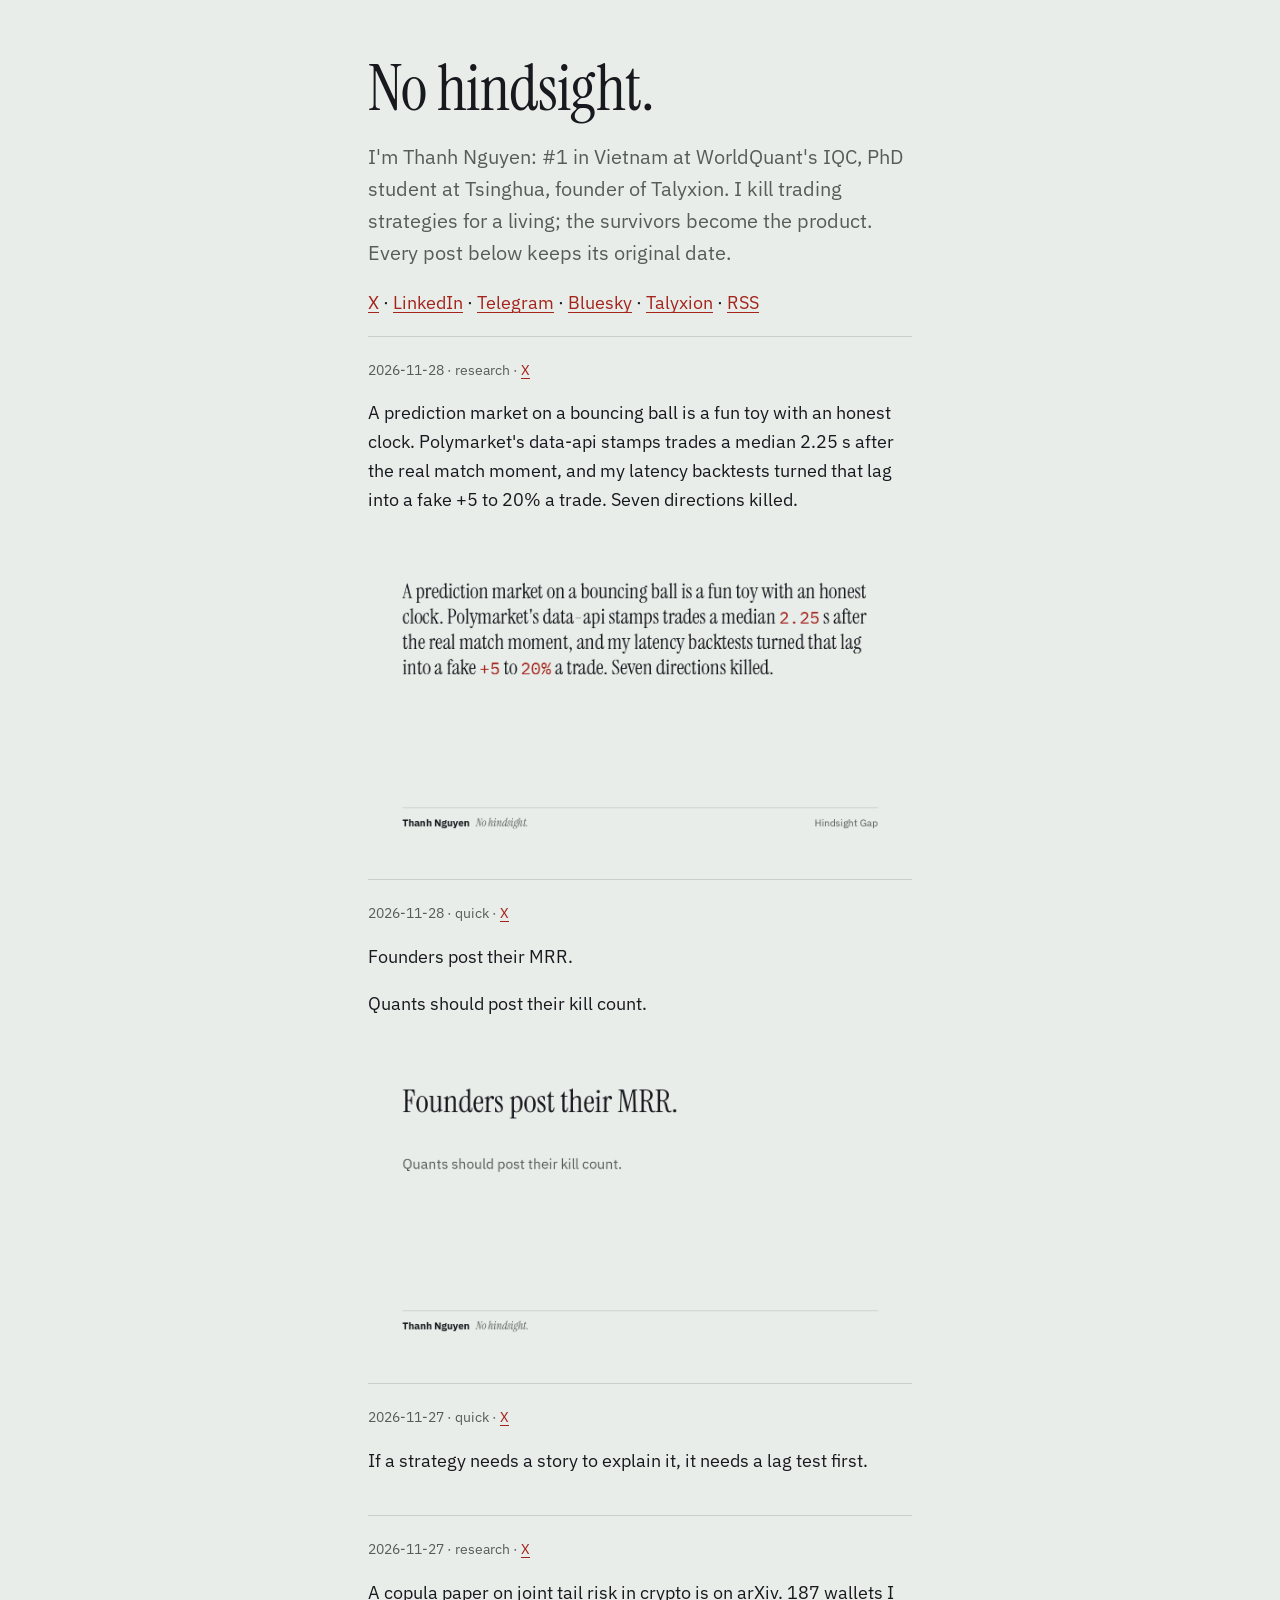
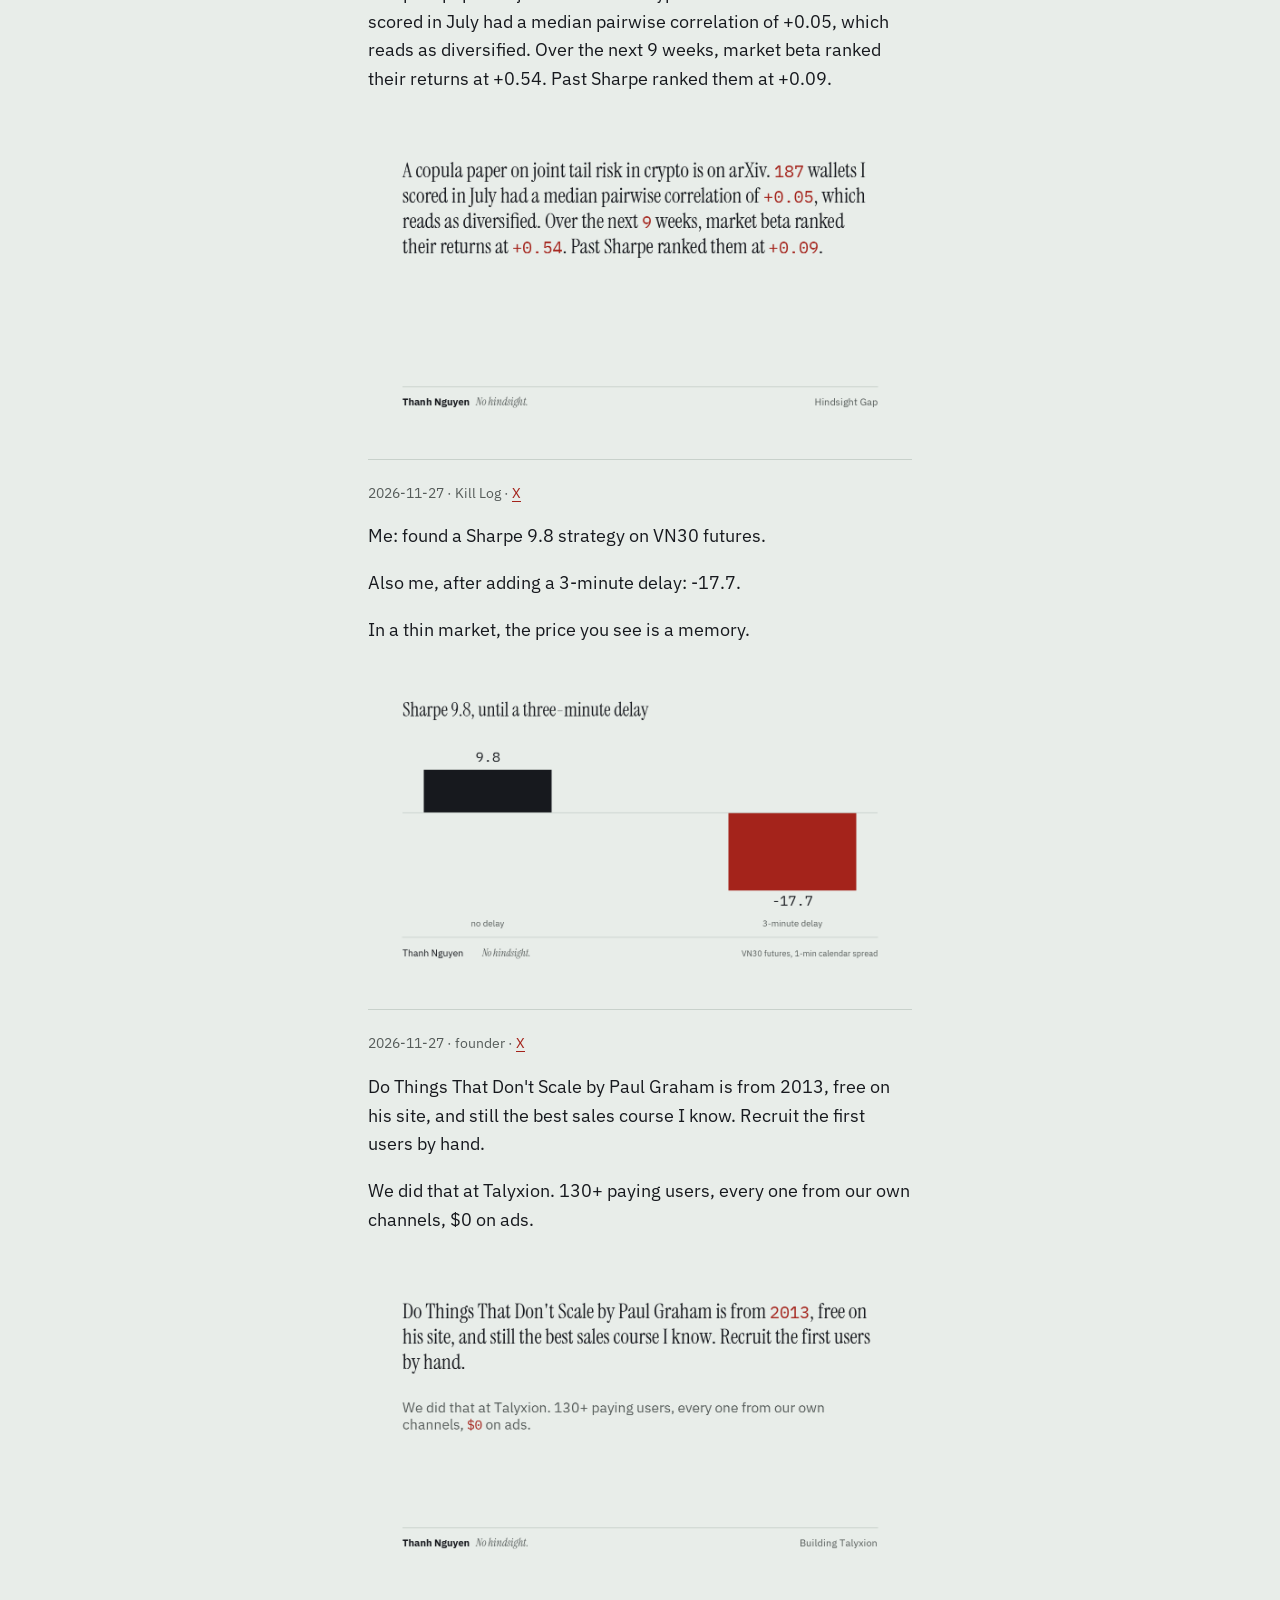
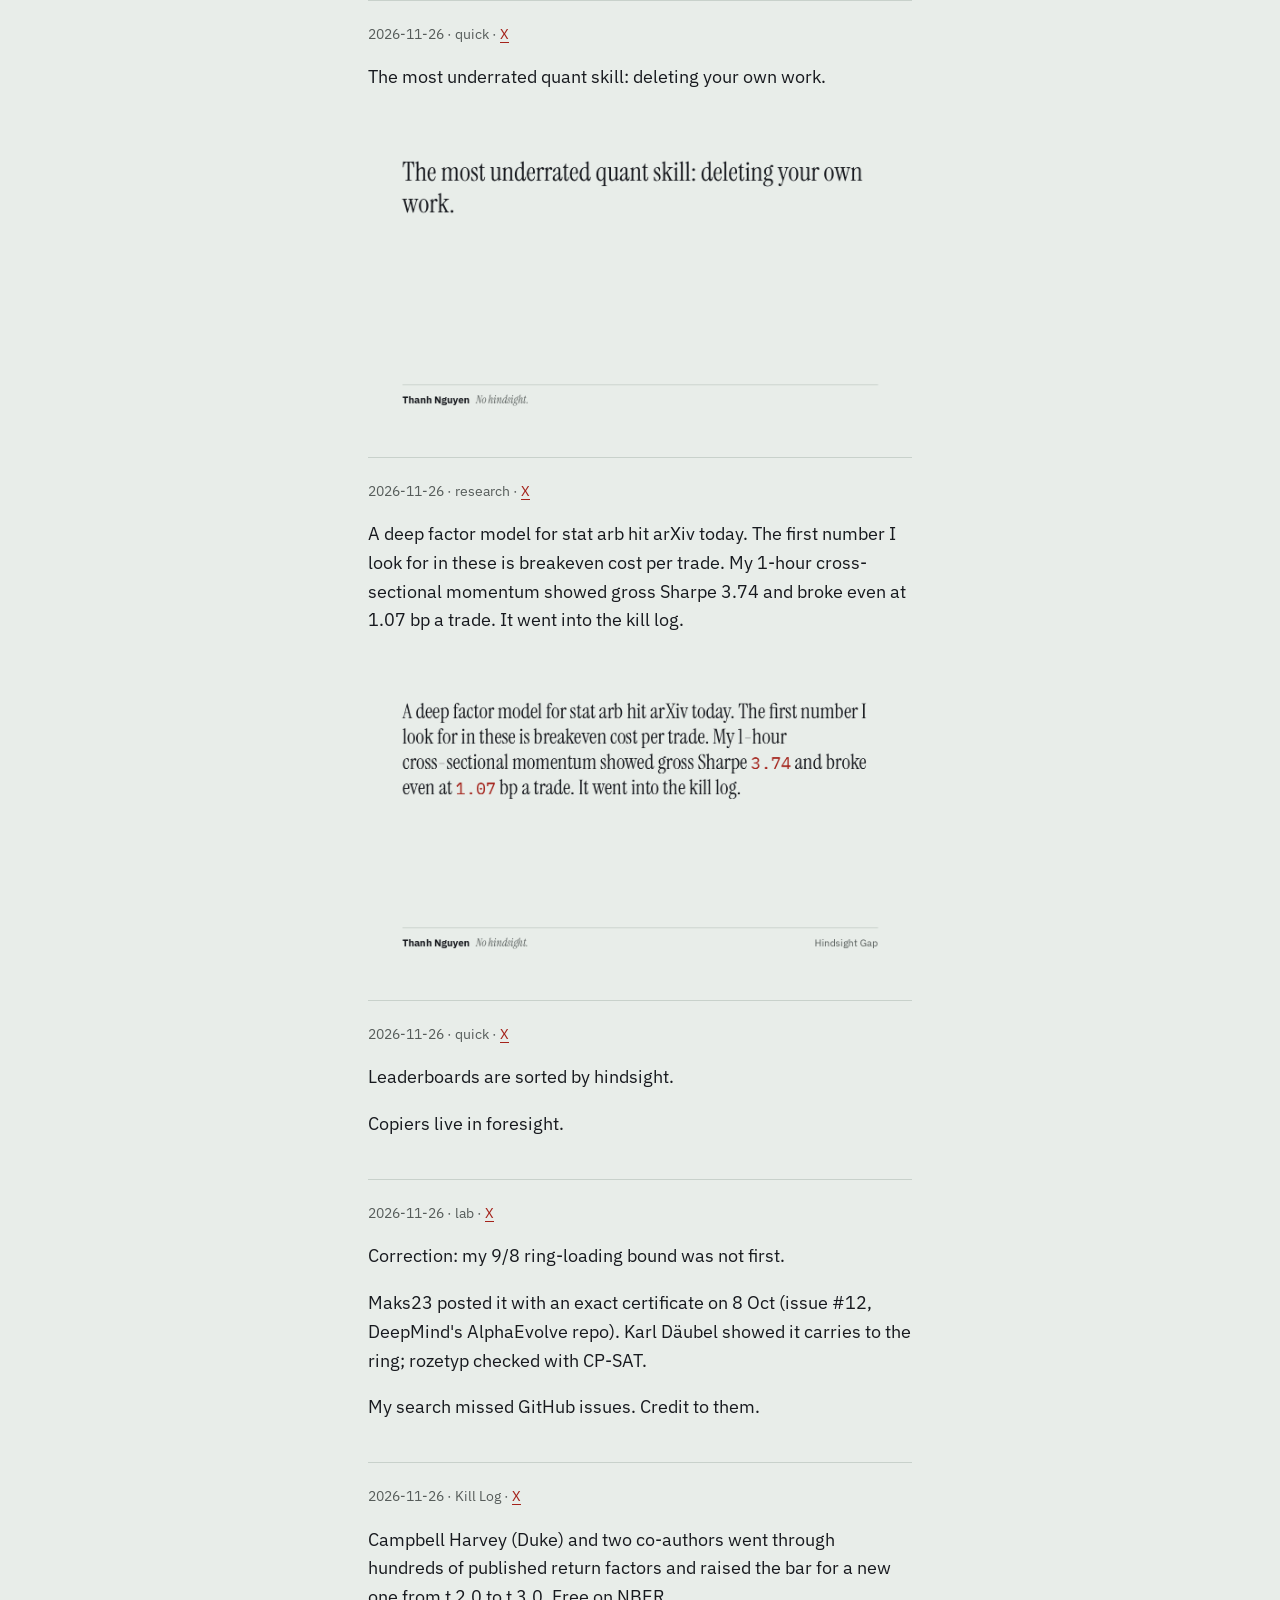
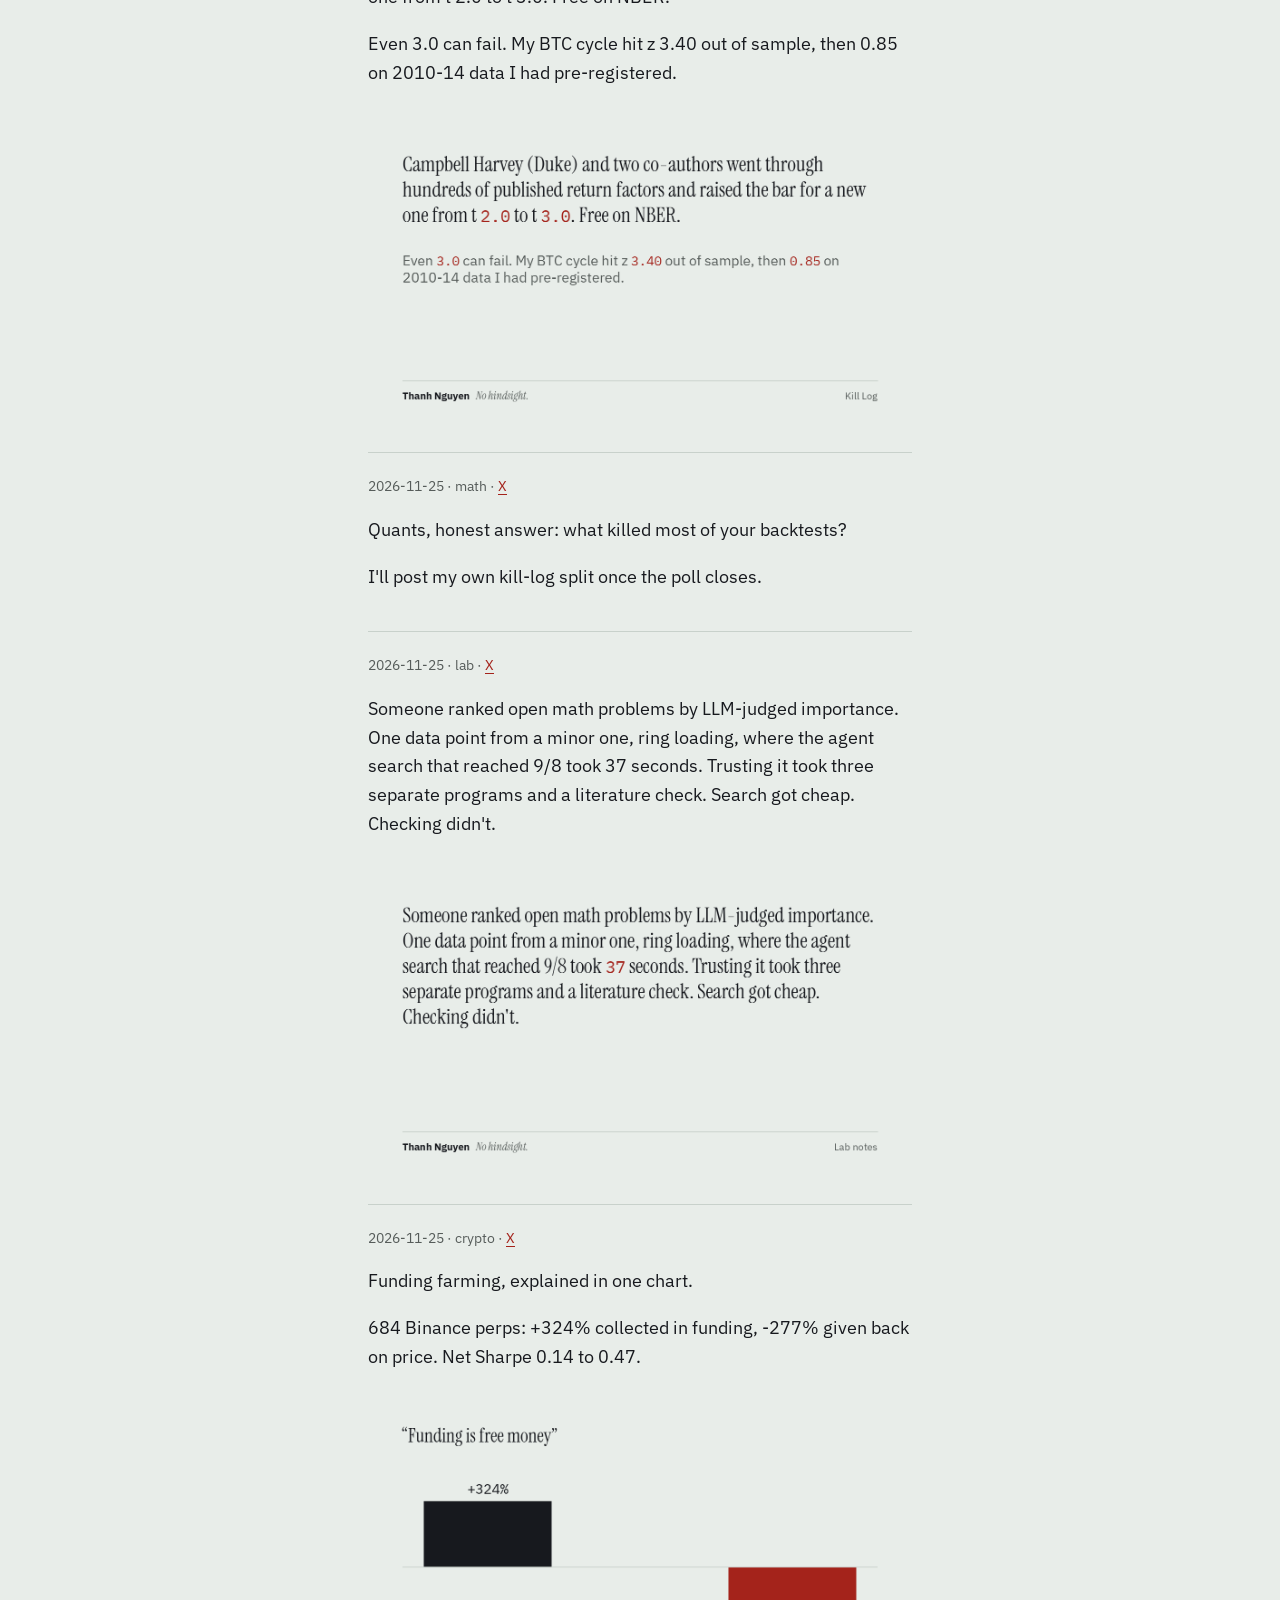
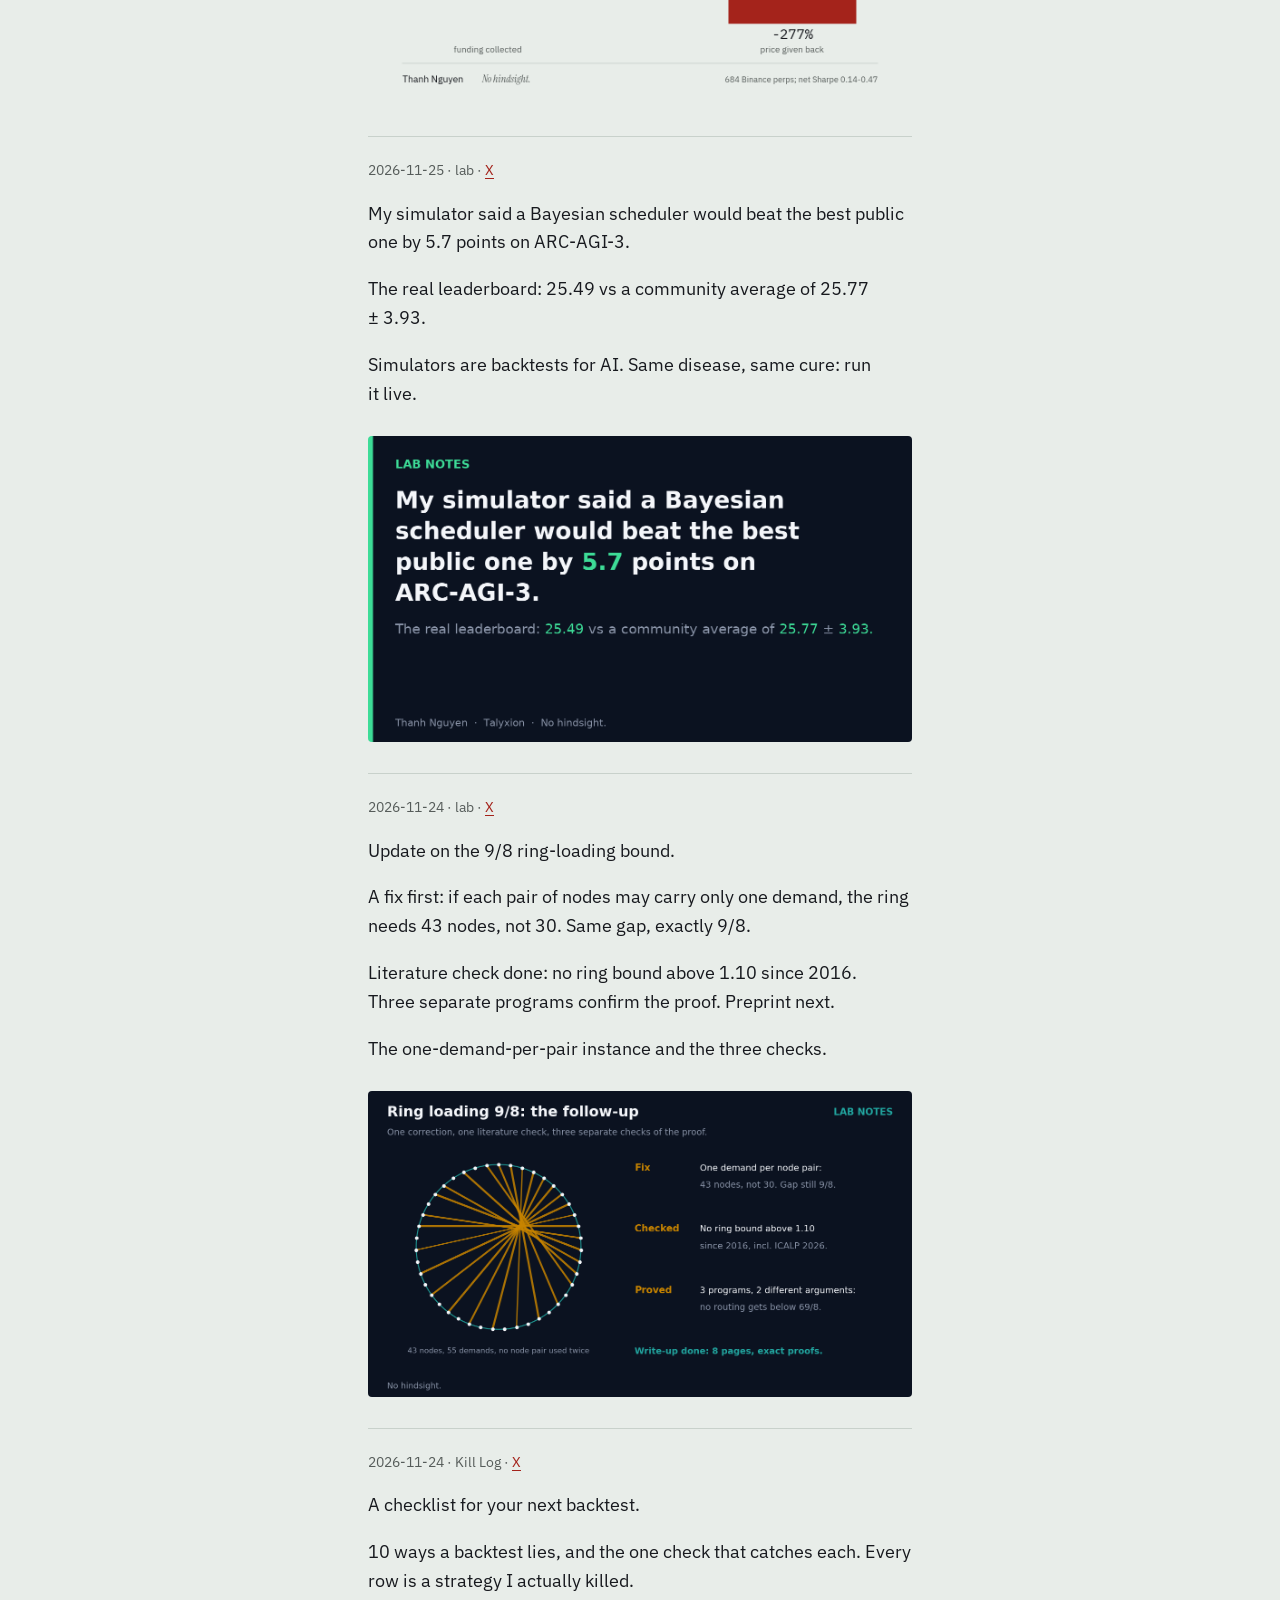
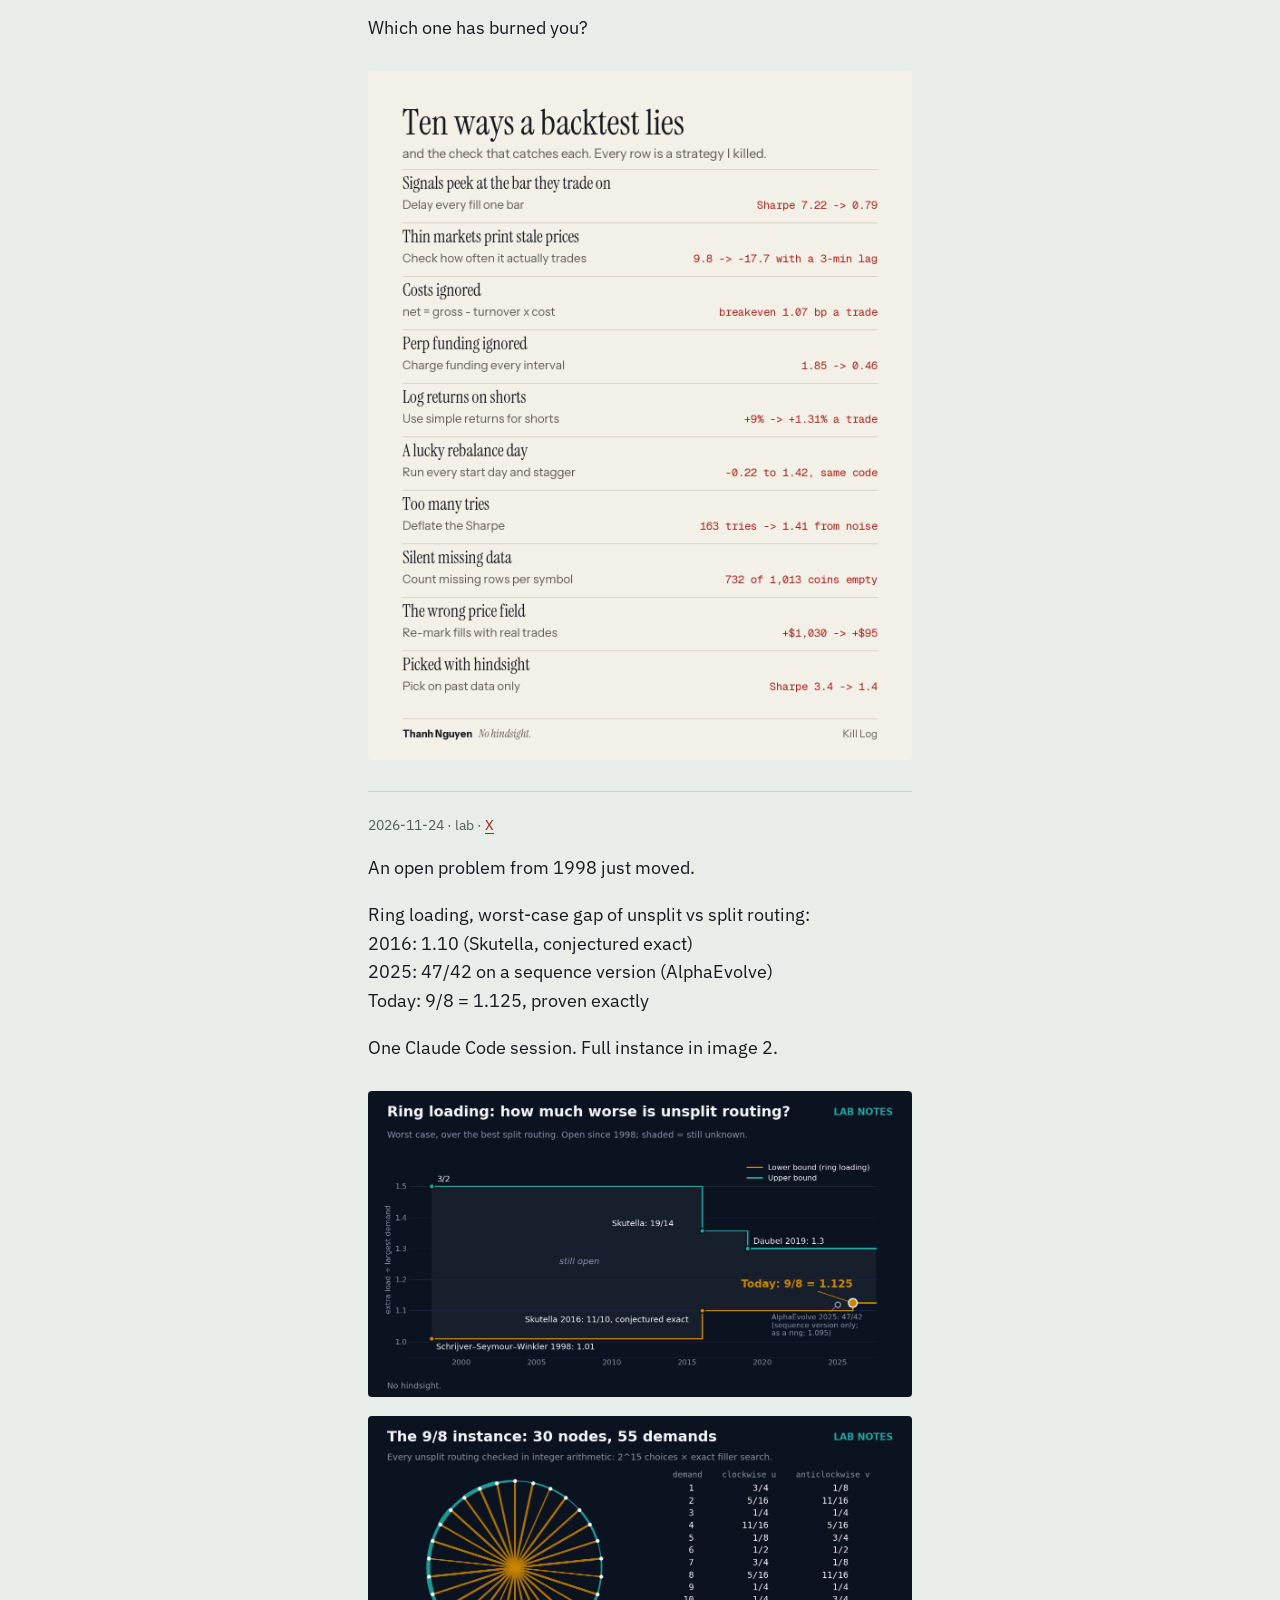
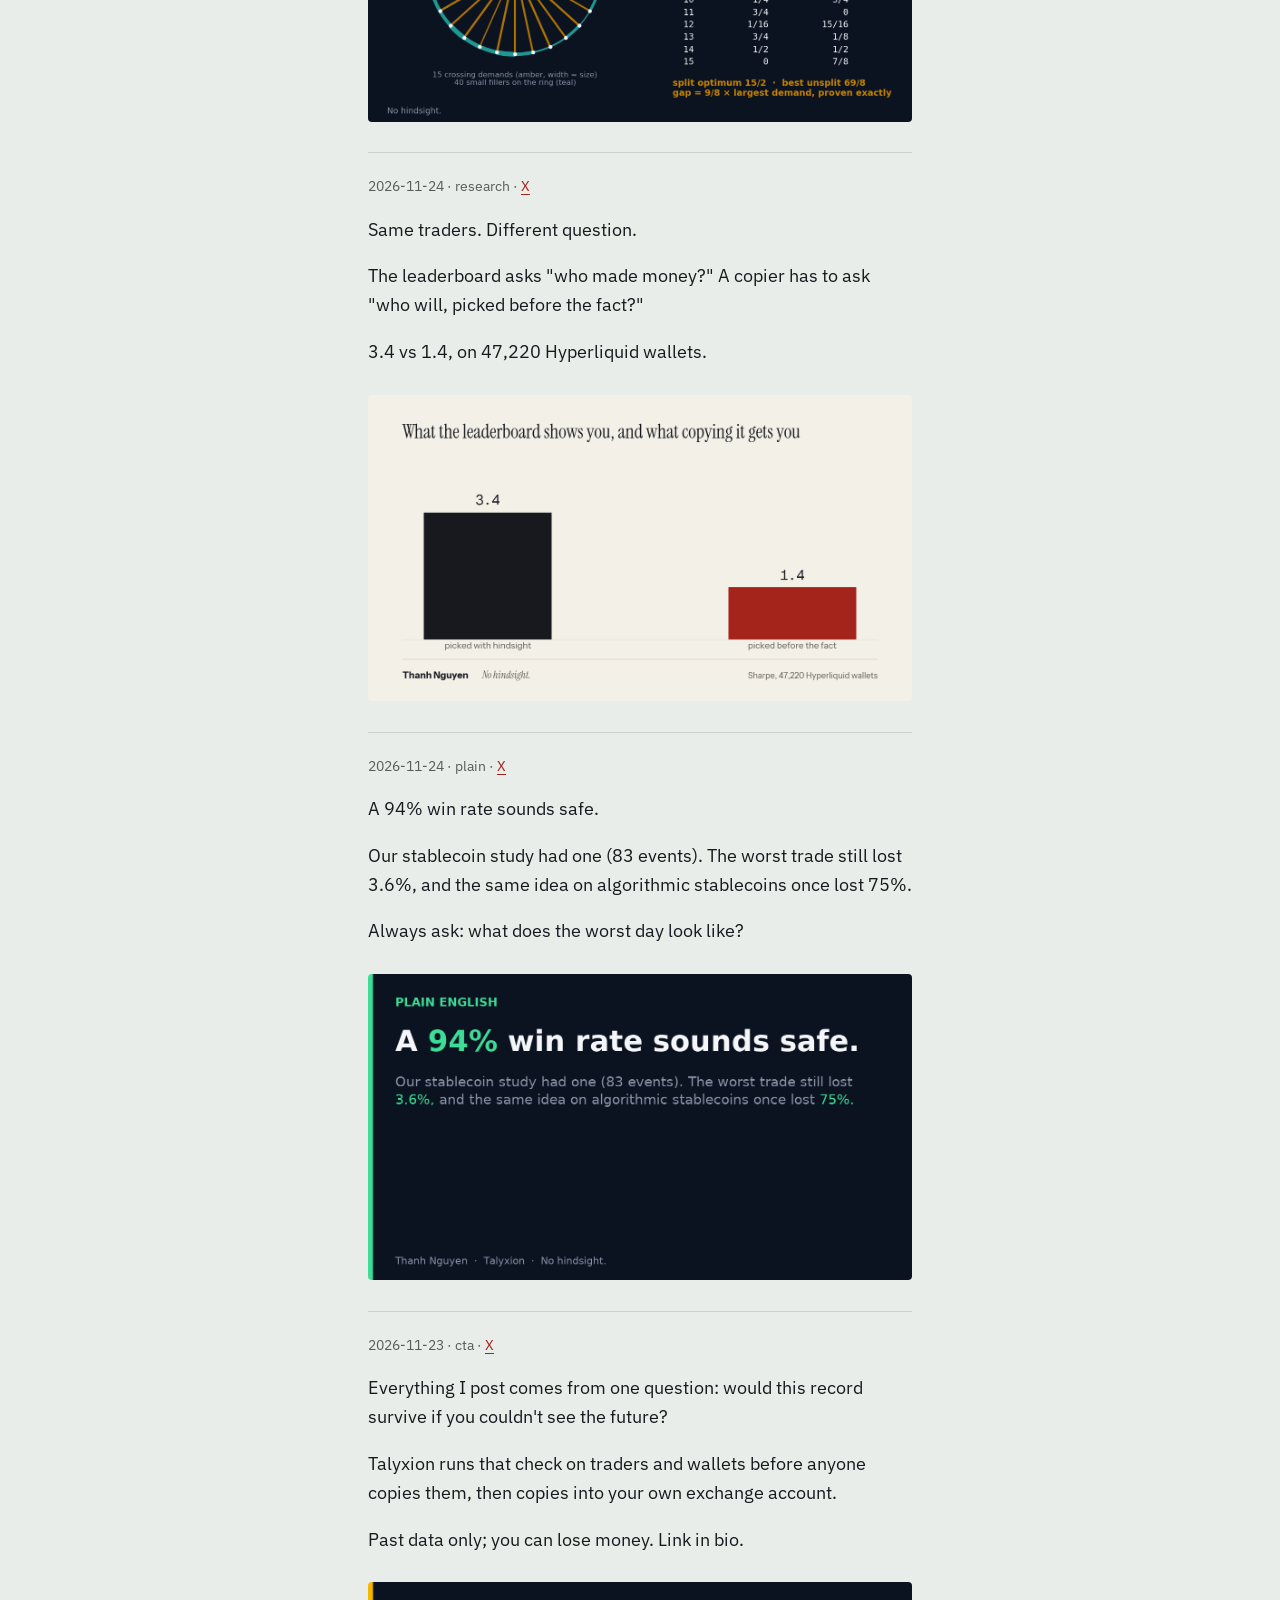
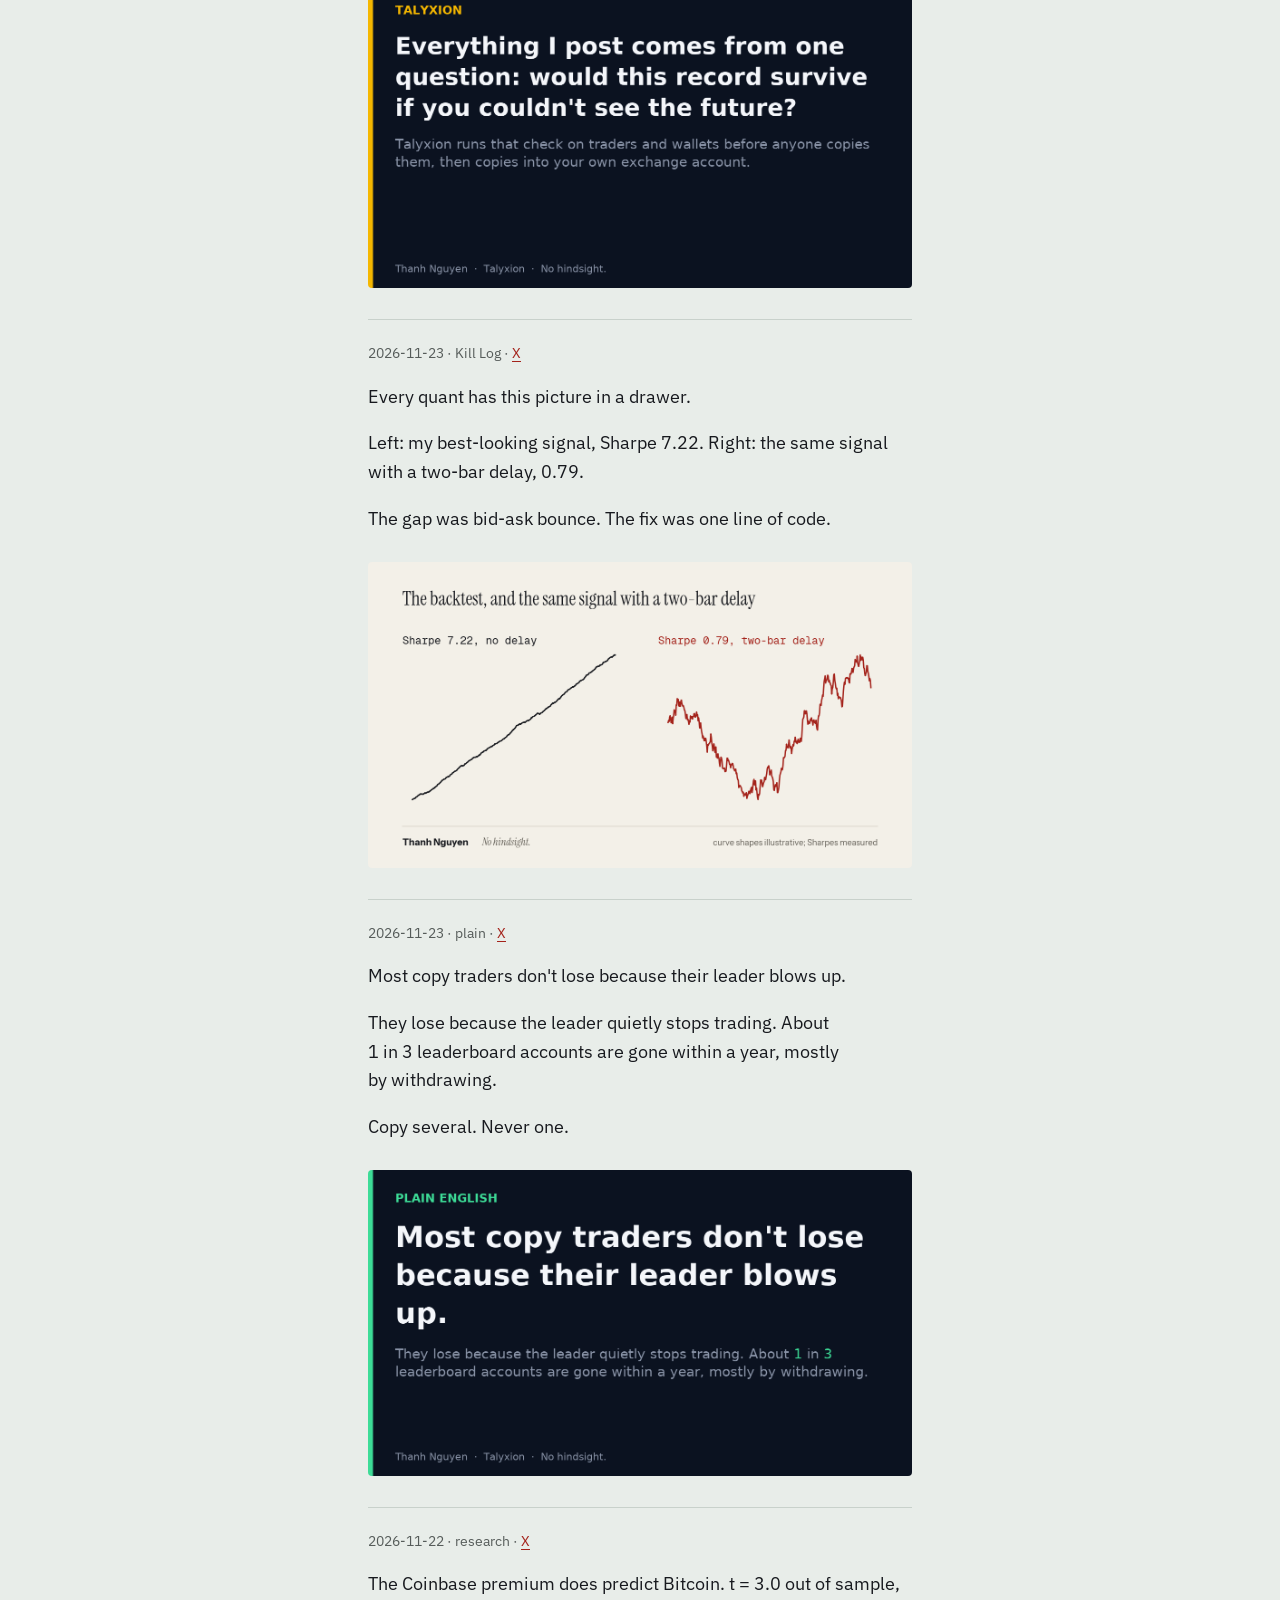
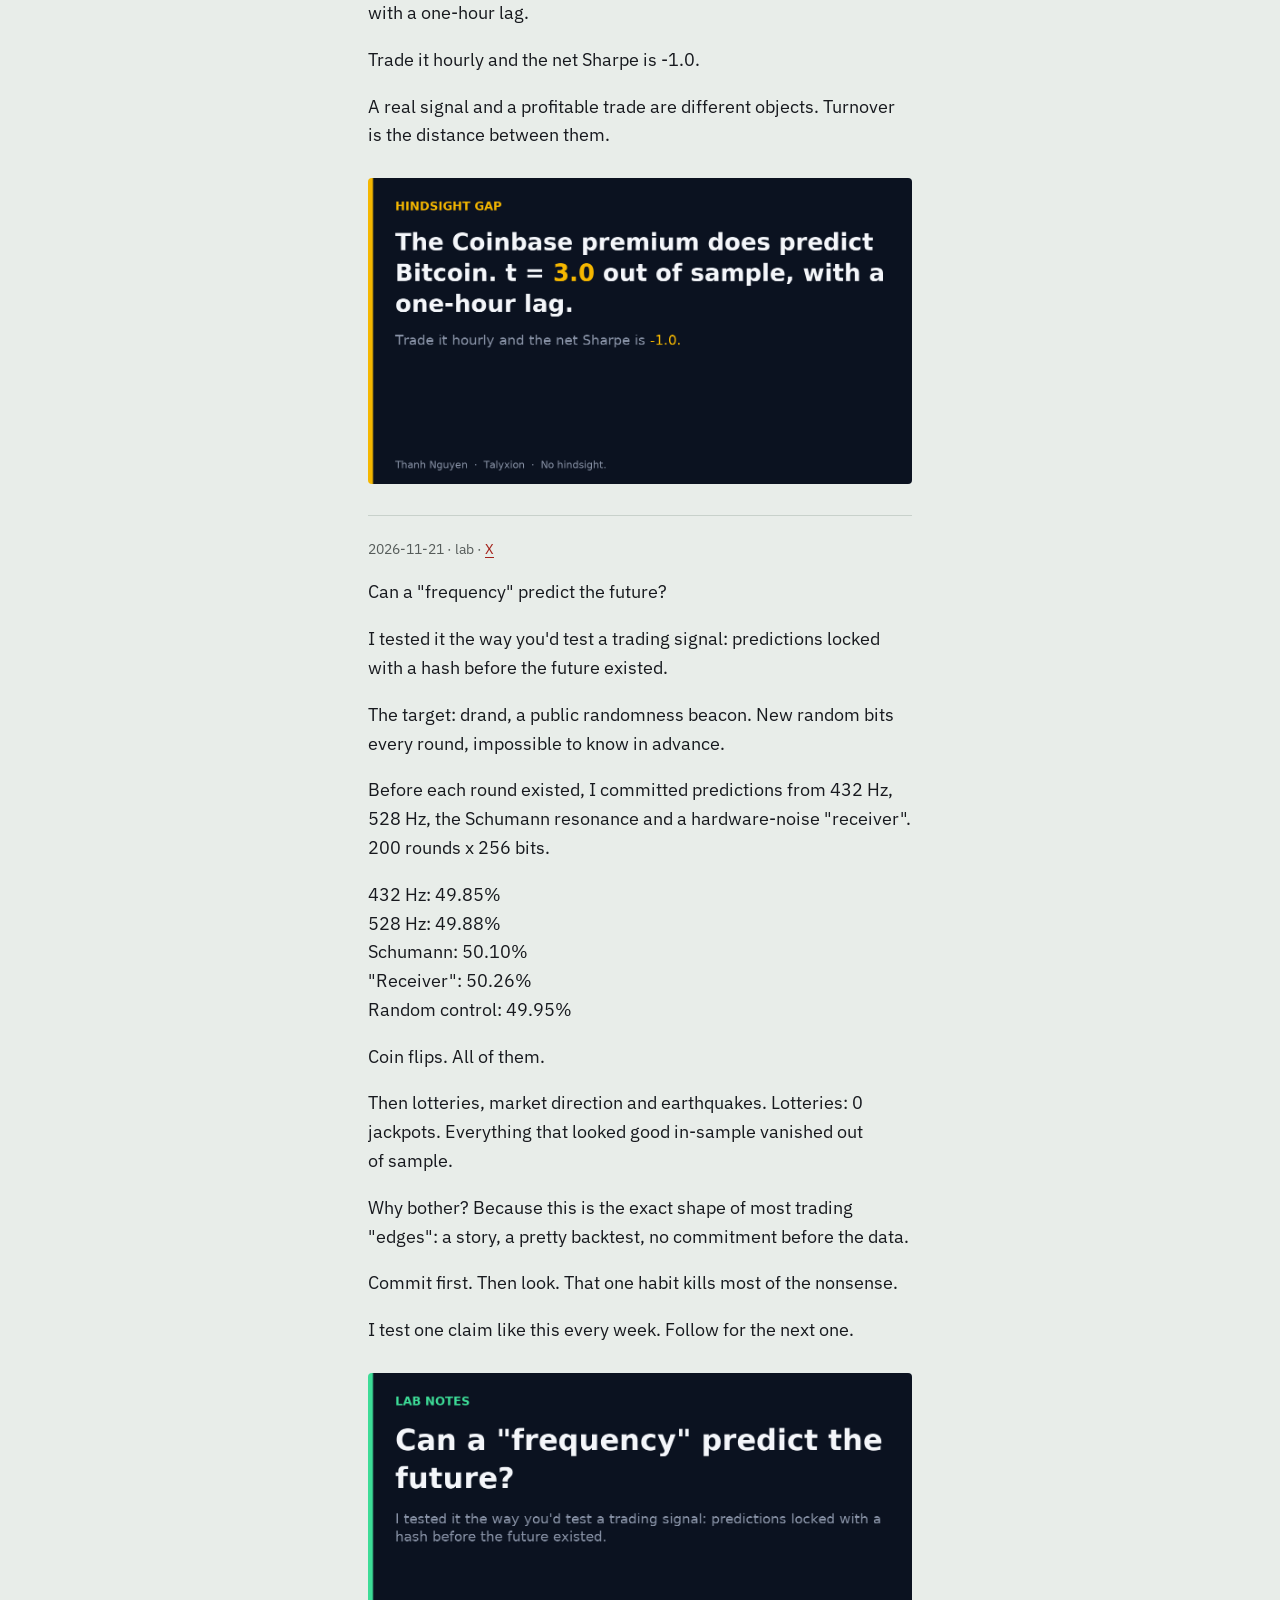
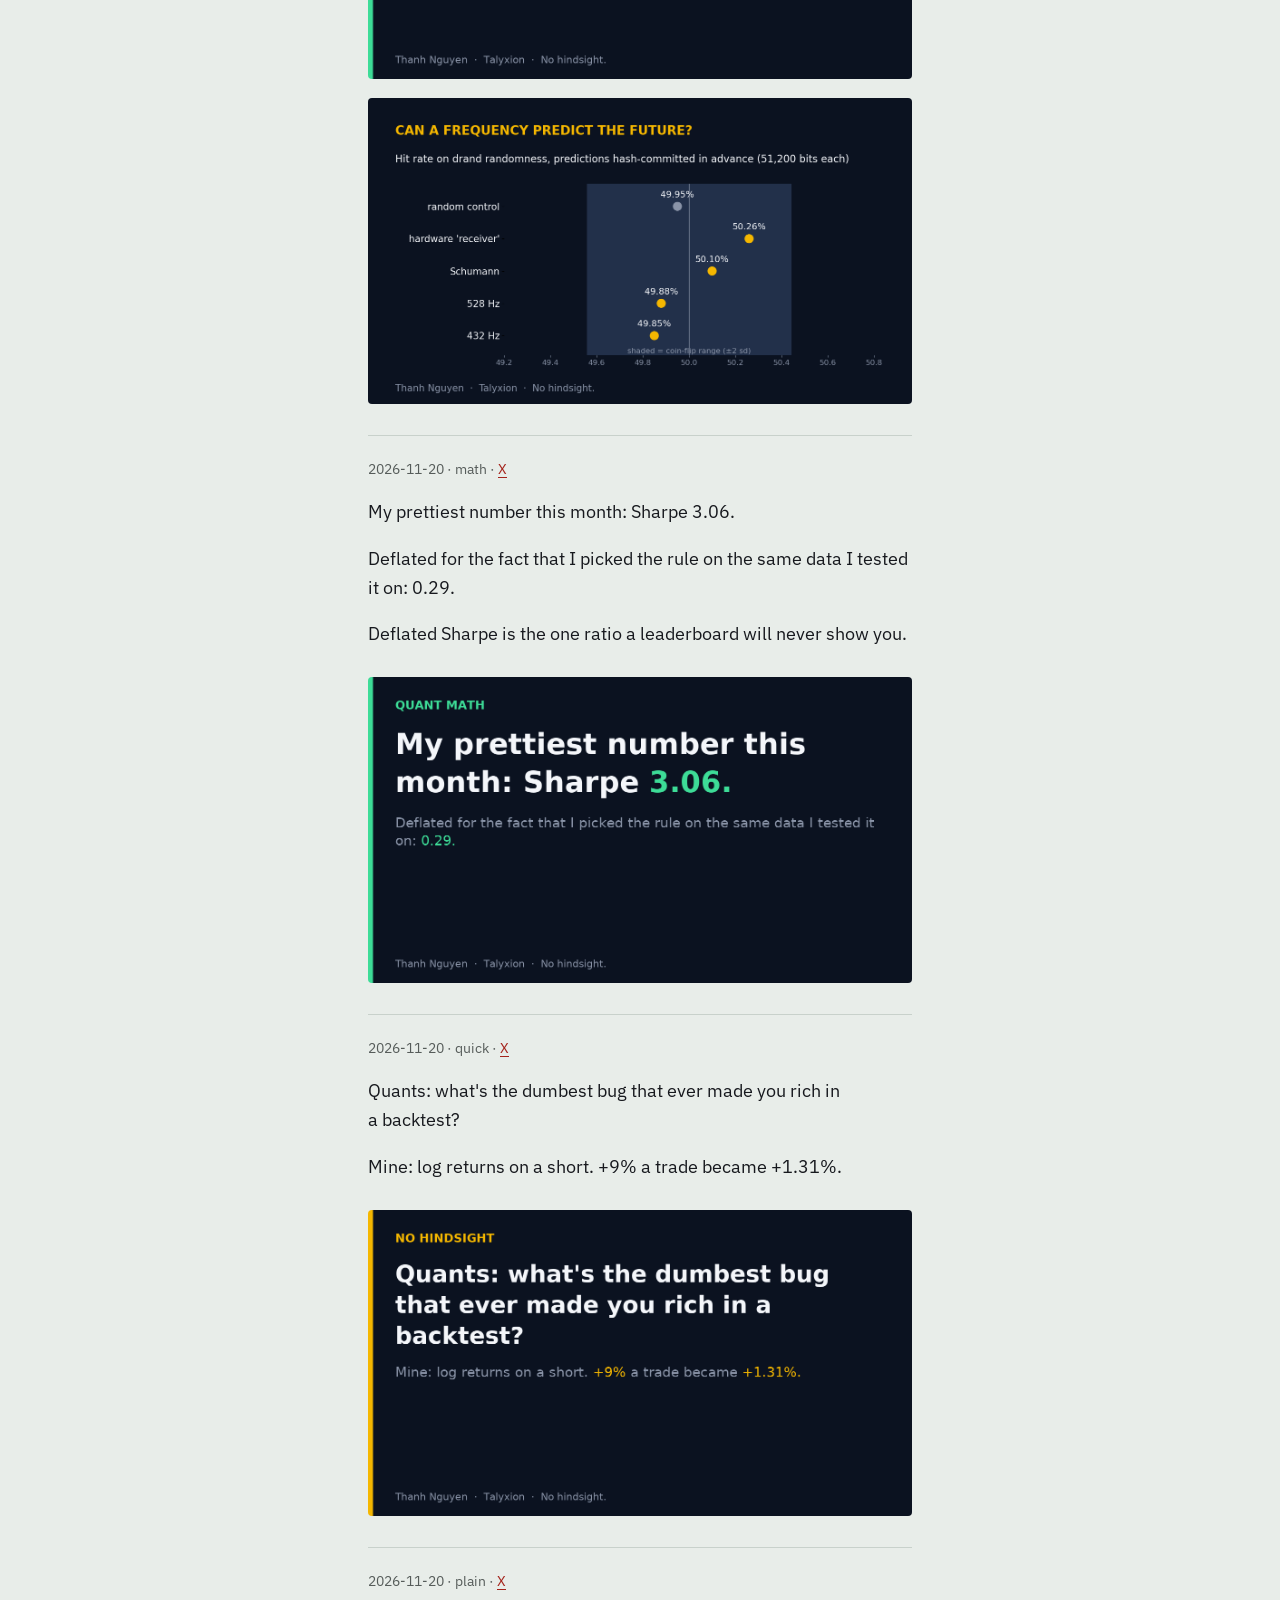
==== commit bb9c77bf: "archive 2026-11-28 (37 posts)" ====
--- a/index.html
+++ b/index.html
@@ -4,4 +4,4 @@
 <link rel="stylesheet" href="site.css"></head><body><main>
 <h1>No hindsight.</h1><p class="sub">I'm Thanh Nguyen: #1 in Vietnam at WorldQuant's IQC, PhD student at Tsinghua, founder of Talyxion.
 I kill trading strategies for a living; the survivors become the product. Every post below keeps its original date.</p>
-<p><a href="https://x.com/ThnhNguyn163969">X</a> · <a href="https://www.linkedin.com/in/akuma9999/">LinkedIn</a> · <a href="https://t.me/thanh_nohindsight">Telegram</a> · <a href="https://bsky.app/profile/thanh-nohindsight.bsky.social">Bluesky</a> · <a href="https://talyxion.com">Talyxion</a> · <a href="feed.xml">RSS</a></p><article id="ND05"><div class="meta"><time datetime="2026-11-27T14:00:03Z">2026-11-27</time> · research · <a href="https://x.com/i/status/2126315114903290288">X</a></div><p>A copula paper on joint tail risk in crypto is on arXiv. 187 wallets I scored in July had a median pairwise correlation of +0.05, which reads as diversified. Over the next 9 weeks, market beta ranked their returns at +0.54. Past Sharpe ranked them at +0.09.</p><img src="media/ND05.png" alt="" loading="lazy"></article><article id="M04"><div class="meta"><time datetime="2026-11-27T08:00:02Z">2026-11-27</time> · Kill Log · <a href="https://x.com/i/status/2126224514094977385">X</a></div><p>Me: found a Sharpe 9.8 strategy on VN30 futures.</p><p>Also me, after adding a 3-minute delay: -17.7.</p><p>In a thin market, the price you see is a memory.</p><img src="media/meme_vn30.png" alt="" loading="lazy"></article><article id="G04"><div class="meta"><time datetime="2026-11-27T01:30:03Z">2026-11-27</time> · founder · <a href="https://x.com/i/status/2126126373345611792">X</a></div><p>Do Things That Don&#x27;t Scale by Paul Graham is from 2013, free on his site, and still the best sales course I know. Recruit the first users by hand.</p><p>We did that at Talyxion. 130+ paying users, every one from our own channels, $0 on ads.</p><img src="media/G04.png" alt="" loading="lazy"></article><article id="Q06"><div class="meta"><time datetime="2026-11-26T17:30:02Z">2026-11-26</time> · quick · <a href="https://x.com/i/status/2126005572546036178">X</a></div><p>The most underrated quant skill: deleting your own work.</p><img src="media/Q06.png" alt="" loading="lazy"></article><article id="ND03"><div class="meta"><time datetime="2026-11-26T14:00:03Z">2026-11-26</time> · research · <a href="https://x.com/i/status/2125952726018449640">X</a></div><p>A deep factor model for stat arb hit arXiv today. The first number I look for in these is breakeven cost per trade. My 1-hour cross-sectional momentum showed gross Sharpe 3.74 and broke even at 1.07 bp a trade. It went into the kill log.</p><img src="media/ND03.png" alt="" loading="lazy"></article><article id="Q05"><div class="meta"><time datetime="2026-11-26T08:00:02Z">2026-11-26</time> · quick · <a href="https://x.com/i/status/2125862125738643517">X</a></div><p>Leaderboards are sorted by hindsight.</p><p>Copiers live in foresight.</p></article><article id="R03"><div class="meta"><time datetime="2026-11-26T07:51:22Z">2026-11-26</time> · lab · <a href="https://x.com/i/status/2125859946533446105">X</a></div><p>Correction: my 9/8 ring-loading bound was not first.</p><p>Maks23 posted it with an exact certificate on 8 Oct (issue #12, DeepMind&#x27;s AlphaEvolve repo). Karl Däubel showed it carries to the ring; rozetyp checked with CP-SAT.</p><p>My search missed GitHub issues. Credit to them.</p></article><article id="G03"><div class="meta"><time datetime="2026-11-26T01:30:02Z">2026-11-26</time> · Kill Log · <a href="https://x.com/i/status/2125763980908220847">X</a></div><p>Campbell Harvey (Duke) and two co-authors went through hundreds of published return factors and raised the bar for a new one from t 2.0 to t 3.0. Free on NBER.</p><p>Even 3.0 can fail. My BTC cycle hit z 3.40 out of sample, then 0.85 on 2010-14 data I had pre-registered.</p><img src="media/G03.png" alt="" loading="lazy"></article><article id="PL1"><div class="meta"><time datetime="2026-11-25T17:30:02Z">2026-11-25</time> · math · <a href="https://x.com/i/status/2125643183195673023">X</a></div><p>Quants, honest answer: what killed most of your backtests?</p><p>I&#x27;ll post my own kill-log split once the poll closes.</p></article><article id="ND01"><div class="meta"><time datetime="2026-11-25T14:00:03Z">2026-11-25</time> · lab · <a href="https://x.com/i/status/2125590338622599559">X</a></div><p>Someone ranked open math problems by LLM-judged importance. One data point from a minor one, ring loading, where the agent search that reached 9/8 took 37 seconds. Trusting it took three separate programs and a literature check. Search got cheap. Checking didn&#x27;t.</p><img src="media/ND01.png" alt="" loading="lazy"></article><article id="M03"><div class="meta"><time datetime="2026-11-25T08:00:03Z">2026-11-25</time> · crypto · <a href="https://x.com/i/status/2125499742281146813">X</a></div><p>Funding farming, explained in one chart.</p><p>684 Binance perps: +324% collected in funding, -277% given back on price. Net Sharpe 0.14 to 0.47.</p><img src="media/meme_funding.png" alt="" loading="lazy"></article><article id="S26"><div class="meta"><time datetime="2026-11-25T01:30:02Z">2026-11-25</time> · lab · <a href="https://x.com/i/status/2125401592593793387">X</a></div><p>My simulator said a Bayesian scheduler would beat the best public one by 5.7 points on ARC-AGI-3.</p><p>The real leaderboard: 25.49 vs a community average of 25.77 ± 3.93.</p><p>Simulators are backtests for AI. Same disease, same cure: run it live.</p><img src="media/S26.png" alt="" loading="lazy"></article><article id="R02"><div class="meta"><time datetime="2026-11-24T18:22:50Z">2026-11-24</time> · lab · <a href="https://x.com/i/status/2125294064513978485">X</a></div><p>Update on the 9/8 ring-loading bound.</p><p>A fix first: if each pair of nodes may carry only one demand, the ring needs 43 nodes, not 30. Same gap, exactly 9/8.</p><p>Literature check done: no ring bound above 1.10 since 2016.<br>Three separate programs confirm the proof. Preprint next.</p><p>The one-demand-per-pair instance and the three checks.</p><img src="media/ring_update.png" alt="" loading="lazy"></article><article id="B01"><div class="meta"><time datetime="2026-11-24T14:00:03Z">2026-11-24</time> · Kill Log · <a href="https://x.com/i/status/2125227951637791002">X</a></div><p>A checklist for your next backtest.</p><p>10 ways a backtest lies, and the one check that catches each. Every row is a strategy I actually killed.</p><p>Which one has burned you?</p><img src="media/cheat_backtest_lies.png" alt="" loading="lazy"></article><article id="R01"><div class="meta"><time datetime="2026-11-24T11:28:49Z">2026-11-24</time> · lab · <a href="https://x.com/i/status/2125189894465257838">X</a></div><p>An open problem from 1998 just moved.</p><p>Ring loading, worst-case gap of unsplit vs split routing:<br>2016: 1.10 (Skutella, conjectured exact)<br>2025: 47/42 on a sequence version (AlphaEvolve)<br>Today: 9/8 = 1.125, proven exactly</p><p>One Claude Code session. Full instance in image 2.</p><img src="media/ring_bounds.png" alt="" loading="lazy"><img src="media/ring_instance.png" alt="" loading="lazy"></article><article id="M02"><div class="meta"><time datetime="2026-11-24T08:00:02Z">2026-11-24</time> · research · <a href="https://x.com/i/status/2125137350800064996">X</a></div><p>Same traders. Different question.</p><p>The leaderboard asks &quot;who made money?&quot; A copier has to ask &quot;who will, picked before the fact?&quot;</p><p>3.4 vs 1.4, on 47,220 Hyperliquid wallets.</p><img src="media/meme_leaderboard.png" alt="" loading="lazy"></article><article id="P03"><div class="meta"><time datetime="2026-11-24T01:30:03Z">2026-11-24</time> · plain · <a href="https://x.com/i/status/2125039206800183346">X</a></div><p>A 94% win rate sounds safe.</p><p>Our stablecoin study had one (83 events). The worst trade still lost 3.6%, and the same idea on algorithmic stablecoins once lost 75%.</p><p>Always ask: what does the worst day look like?</p><img src="media/P03.png" alt="" loading="lazy"></article><article id="C01"><div class="meta"><time datetime="2026-11-23T14:00:03Z">2026-11-23</time> · cta · <a href="https://x.com/i/status/2124865562992062967">X</a></div><p>Everything I post comes from one question: would this record survive if you couldn&#x27;t see the future?</p><p>Talyxion runs that check on traders and wallets before anyone copies them, then copies into your own exchange account.</p><p>Past data only; you can lose money. Link in bio.</p><img src="media/C01.png" alt="" loading="lazy"></article><article id="M01"><div class="meta"><time datetime="2026-11-23T08:00:02Z">2026-11-23</time> · Kill Log · <a href="https://x.com/i/status/2124774963676852298">X</a></div><p>Every quant has this picture in a drawer.</p><p>Left: my best-looking signal, Sharpe 7.22. Right: the same signal with a two-bar delay, 0.79.</p><p>The gap was bid-ask bounce. The fix was one line of code.</p><img src="media/meme_backtest_vs_live.png" alt="" loading="lazy"></article><article id="P02"><div class="meta"><time datetime="2026-11-23T01:30:02Z">2026-11-23</time> · plain · <a href="https://x.com/i/status/2124676816552243250">X</a></div><p>Most copy traders don&#x27;t lose because their leader blows up.</p><p>They lose because the leader quietly stops trading. About 1 in 3 leaderboard accounts are gone within a year, mostly by withdrawing.</p><p>Copy several. Never one.</p><img src="media/P02.png" alt="" loading="lazy"></article><article id="S28"><div class="meta"><time datetime="2026-11-22T14:00:02Z">2026-11-22</time> · research · <a href="https://x.com/i/status/2124503171754344618">X</a></div><p>The Coinbase premium does predict Bitcoin. t = 3.0 out of sample, with a one-hour lag.</p><p>Trade it hourly and the net Sharpe is -1.0.</p><p>A real signal and a profitable trade are different objects. Turnover is the distance between them.</p><img src="media/S28.png" alt="" loading="lazy"></article><article id="T07"><div class="meta"><time datetime="2026-11-21T14:00:17Z">2026-11-21</time> · lab · <a href="https://x.com/i/status/2124140783280521269">X</a></div><p>Can a &quot;frequency&quot; predict the future?</p><p>I tested it the way you&#x27;d test a trading signal: predictions locked with a hash before the future existed.</p><p>The target: drand, a public randomness beacon. New random bits every round, impossible to know in advance.</p><p>Before each round existed, I committed predictions from 432 Hz, 528 Hz, the Schumann resonance and a hardware-noise &quot;receiver&quot;. 200 rounds x 256 bits.</p><p>432 Hz: 49.85%<br>528 Hz: 49.88%<br>Schumann: 50.10%<br>&quot;Receiver&quot;: 50.26%<br>Random control: 49.95%</p><p>Coin flips. All of them.</p><p>Then lotteries, market direction and earthquakes. Lotteries: 0 jackpots. Everything that looked good in-sample vanished out of sample.</p><p>Why bother? Because this is the exact shape of most trading &quot;edges&quot;: a story, a pretty backtest, no commitment before the data.</p><p>Commit first. Then look. That one habit kills most of the nonsense.</p><p>I test one claim like this every week. Follow for the next one.</p><img src="media/T07.png" alt="" loading="lazy"><img src="media/card_drand.png" alt="" loading="lazy"></article><article id="S25"><div class="meta"><time datetime="2026-11-20T14:00:02Z">2026-11-20</time> · math · <a href="https://x.com/i/status/2123778397881143340">X</a></div><p>My prettiest number this month: Sharpe 3.06.</p><p>Deflated for the fact that I picked the rule on the same data I tested it on: 0.29.</p><p>Deflated Sharpe is the one ratio a leaderboard will never show you.</p><img src="media/S25.png" alt="" loading="lazy"></article><article id="Q04"><div class="meta"><time datetime="2026-11-20T08:00:07Z">2026-11-20</time> · quick · <a href="https://x.com/i/status/2123687820632248589">X</a></div><p>Quants: what&#x27;s the dumbest bug that ever made you rich in a backtest?</p><p>Mine: log returns on a short. +9% a trade became +1.31%.</p><img src="media/Q04.png" alt="" loading="lazy"></article><article id="P01"><div class="meta"><time datetime="2026-11-20T01:30:02Z">2026-11-20</time> · plain · <a href="https://x.com/i/status/2123589653454524886">X</a></div><p>If you copy the #1 trader on a leaderboard, you&#x27;re buying their past, not their future.</p><p>We checked 47,220 Hyperliquid wallets. The &quot;best&quot; records lose more than half their quality the moment you can&#x27;t see the future: 3.4 becomes 1.4.</p><p>Pick by rules, not by rank.</p><img src="media/gif_hindsight.gif" alt="" loading="lazy"></article><article id="T06"><div class="meta"><time datetime="2026-11-19T14:00:16Z">2026-11-19</time> · Kill Log · <a href="https://x.com/i/status/2123416009340325968">X</a></div><p>Kill Log #017: I found a 69-day cycle in Bitcoin.</p><p>Out of sample. Beat 200 shuffles. Positive 11 years out of 12.</p><p>Then I ran the one test that matters.</p><p>The pattern: days with a big move (over 2.5x trailing volatility) cluster on a 68.94-day cycle.</p><p>Apr 2023 to Nov 2026: 5.8% of cycle days were big-move days vs 2.1% otherwise. z = 3.40. 0 of 200 shuffles matched it.</p><p>No mechanism. Nothing in markets runs on 69 days. That&#x27;s a red flag, not a discovery.</p><p>So I wrote the pass rule down first: extend the cycle back to 2010-2014, data the search never touched. Need z &gt; 2.</p><p>Result: z = +0.85.</p><p>Dead.</p><p>The same data source reproduces the 2014-2026 effect, so it isn&#x27;t a data problem. It was selection luck: search enough periods and one will look like a law of nature.</p><p>Lesson: when a pattern has no reason to exist, out-of-sample isn&#x27;t enough. Go back in time to data the search never saw.</p><p>Kill #017. #018 lands next week. Follow so you don&#x27;t miss it.</p><img src="media/card_kill017.png" alt="" loading="lazy"></article><article id="Q03"><div class="meta"><time datetime="2026-11-19T08:00:01Z">2026-11-19</time> · quick · <a href="https://x.com/i/status/2123325409702056439">X</a></div><p>Most alpha is a timestamp bug with confidence.</p></article><article id="L02"><div class="meta"><time datetime="2026-11-19T03:00:02Z">2026-11-19</time> · founder · <a href="https://www.linkedin.com/feed/update/urn:li:share:7529015601164402688/">LinkedIn</a></div><p>I&#x27;m 25. This year I started a PhD at Tsinghua and kept running a company that 130+ traders pay for.</p><p>People ask how. The honest answer isn&#x27;t time management. It&#x27;s deletion.</p><p>Every project gets the test I give trading strategies: a kill rule, written down before I see the result. If it fails, it&#x27;s archived. No &quot;one more week&quot;.</p><p>This autumn that rule killed a Bitcoin cycle that had passed an out-of-sample test, a stablecoin timing signal, and an AI scheduler my own simulator loved.</p><p>What survives gets all of my attention:<br>→ Talyxion: copy trading judged without hindsight. $0 on ads, a team of 9, $0 raised.<br>→ The PhD: how to measure trading records honestly.</p><p>What opened doors for me wasn&#x27;t a network. It was a record: 1st in Vietnam at WorldQuant&#x27;s International Quant Championship, competing solo, out of 30,000+ entrants worldwide.</p><p>A record is a network that works while you sleep.</p><p>If you&#x27;re spread across ten things: write the kill rule for each one tonight. Most of them will die. Good.</p><p>What&#x27;s the last project you killed, and do you miss it?</p></article><article id="S24"><div class="meta"><time datetime="2026-11-19T01:30:01Z">2026-11-19</time> · Kill Log · <a href="https://x.com/i/status/2123227262300639257">X</a></div><p>&quot;Tether is printing again. Pump incoming.&quot;</p><p>134 mints of $50M or more. BTC&#x27;s abnormal return over the next 24 hours: +0.09%, t = 0.4.</p><p>The printer isn&#x27;t a signal. It&#x27;s a press release.</p></article><article id="T05"><div class="meta"><time datetime="2026-11-18T14:00:23Z">2026-11-18</time> · research · <a href="https://x.com/i/status/2123053622053495160">X</a></div><p>I found a bug in my own headline number.</p><p>It made the result better. I&#x27;m posting the correction anyway, because the method is the product.</p><p>On 2 Nov I posted: Hyperliquid wallets picked with hindsight backtest at Sharpe 3.4. Picked on past data only: 1.3.</p><p>The 1.3 was wrong.</p><p>Hyperliquid samples the all-time history of older wallets every 14 days. My screen needed two adjacent weeks of data.</p><p>So 5,446 of the longest track records silently failed the screen. No error. Just missing.</p><p>Fixed: 1.41 (was 1.26, which I rounded to 1.3). After a 5%-a-year cost haircut: 1.22 (was 1.10).</p><p>The hindsight number stays 3.4. The fixed rule still beats 100 of 100 random baskets.</p><p>Same week, I retired a much prettier number.</p><p>A rule that backtested at Sharpe 3.06. I had picked it on the same 66 weeks I tested it on. Deflated for that: 0.29.</p><p>Pretty numbers picked with hindsight are exactly what we sell against.</p><p>Two rules I now run before any result goes public:</p><p>1. Count the rows that went missing, not just the errors thrown.<br>2. If the rule was picked on the test data, it isn&#x27;t a result. It&#x27;s a story.</p><p>Leaderboards never post corrections. That&#x27;s the point of doing it in public.</p><p>No hindsight.</p><img src="media/card_correction.png" alt="" loading="lazy"></article><article id="Q02"><div class="meta"><time datetime="2026-11-18T08:00:01Z">2026-11-18</time> · quick · <a href="https://x.com/i/status/2122963019865186658">X</a></div><p>AI made trading strategies free.</p><p>It didn&#x27;t make believing them any cheaper.</p></article><article id="L01"><div class="meta"><time datetime="2026-11-18T03:00:23Z">2026-11-18</time> · research · <a href="https://www.linkedin.com/feed/update/urn:li:share:7528653301299712000/">LinkedIn</a></div><p>I found a bug in my own headline number. It made the result better. I&#x27;m posting the correction anyway.</p><p>On 2 Nov I shared that Hyperliquid wallets picked with hindsight backtest at Sharpe 3.4, and picked on past data only, at 1.3.</p><p>The 1.3 was wrong.</p><p>Hyperliquid samples the all-time history of older wallets every 14 days. My screen needed two adjacent weeks of data. So 5,446 of the longest track records silently failed. No error message. Just missing rows.</p><p>Fixed: 1.41 (was 1.26). After a 5%-a-year cost haircut: 1.22 (was 1.10). The hindsight figure stays 3.4, and the fixed rule still beats 100 of 100 random baskets.</p><p>The same week I retired a far prettier number: a rule that backtested at Sharpe 3.06. I had chosen it on the same 66 weeks I tested it on. Deflated for that, it&#x27;s 0.29.</p><p>Why post a correction that flatters me, and kill a number that flattered me more?</p><p>Because the method is the product. Talyxion sells one thing: judging trading records the way you would have lived them, without hindsight. If I let hindsight into my own numbers, nothing else I say matters.</p><p>Two checks I now run before any result goes public:<br>→ Count the rows that went missing, not just the errors thrown.<br>→ If the rule was picked on the test data, it isn&#x27;t a result. It&#x27;s a story.</p><p>What&#x27;s a public correction that ended up earning you more trust than the original?</p><img src="media/card_correction.png" alt="" loading="lazy"></article><article id="S23"><div class="meta"><time datetime="2026-11-18T01:30:02Z">2026-11-18</time> · crypto · <a href="https://x.com/i/status/2122864875601031574">X</a></div><p>Stablecoins rarely break. When a fiat-backed one slips below $0.99, it usually comes back.</p><p>83 events on Binance: buy at 0.99 or lower, sell at 0.998. Mean +1.05%, 94% won, worst -3.6%.</p><p>The tail lives elsewhere: algorithmic stables. UST: -75%.</p></article><article id="Q01"><div class="meta"><time datetime="2026-11-17T20:20:29Z">2026-11-17</time> · quick · <a href="https://x.com/i/status/2122786978378981792">X</a></div><p>Win rate is the horoscope of trading.</p></article></main></body></html>+<p><a href="https://x.com/ThnhNguyn163969">X</a> · <a href="https://www.linkedin.com/in/akuma9999/">LinkedIn</a> · <a href="https://t.me/thanh_nohindsight">Telegram</a> · <a href="https://bsky.app/profile/thanh-nohindsight.bsky.social">Bluesky</a> · <a href="https://talyxion.com">Talyxion</a> · <a href="feed.xml">RSS</a></p><article id="ND07"><div class="meta"><time datetime="2026-11-28T14:00:02Z">2026-11-28</time> · research · <a href="https://x.com/i/status/2126677500982104302">X</a></div><p>A prediction market on a bouncing ball is a fun toy with an honest clock. Polymarket&#x27;s data-api stamps trades a median 2.25 s after the real match moment, and my latency backtests turned that lag into a fake +5 to 20% a trade. Seven directions killed.</p><img src="media/ND07.png" alt="" loading="lazy"></article><article id="Q08"><div class="meta"><time datetime="2026-11-28T08:00:03Z">2026-11-28</time> · quick · <a href="https://x.com/i/status/2126586904808476885">X</a></div><p>Founders post their MRR.</p><p>Quants should post their kill count.</p><img src="media/Q08.png" alt="" loading="lazy"></article><article id="Q07"><div class="meta"><time datetime="2026-11-27T17:30:39Z">2026-11-27</time> · quick · <a href="https://x.com/i/status/2126368113163894900">X</a></div><p>If a strategy needs a story to explain it, it needs a lag test first.</p></article><article id="ND05"><div class="meta"><time datetime="2026-11-27T14:00:03Z">2026-11-27</time> · research · <a href="https://x.com/i/status/2126315114903290288">X</a></div><p>A copula paper on joint tail risk in crypto is on arXiv. 187 wallets I scored in July had a median pairwise correlation of +0.05, which reads as diversified. Over the next 9 weeks, market beta ranked their returns at +0.54. Past Sharpe ranked them at +0.09.</p><img src="media/ND05.png" alt="" loading="lazy"></article><article id="M04"><div class="meta"><time datetime="2026-11-27T08:00:02Z">2026-11-27</time> · Kill Log · <a href="https://x.com/i/status/2126224514094977385">X</a></div><p>Me: found a Sharpe 9.8 strategy on VN30 futures.</p><p>Also me, after adding a 3-minute delay: -17.7.</p><p>In a thin market, the price you see is a memory.</p><img src="media/meme_vn30.png" alt="" loading="lazy"></article><article id="G04"><div class="meta"><time datetime="2026-11-27T01:30:03Z">2026-11-27</time> · founder · <a href="https://x.com/i/status/2126126373345611792">X</a></div><p>Do Things That Don&#x27;t Scale by Paul Graham is from 2013, free on his site, and still the best sales course I know. Recruit the first users by hand.</p><p>We did that at Talyxion. 130+ paying users, every one from our own channels, $0 on ads.</p><img src="media/G04.png" alt="" loading="lazy"></article><article id="Q06"><div class="meta"><time datetime="2026-11-26T17:30:02Z">2026-11-26</time> · quick · <a href="https://x.com/i/status/2126005572546036178">X</a></div><p>The most underrated quant skill: deleting your own work.</p><img src="media/Q06.png" alt="" loading="lazy"></article><article id="ND03"><div class="meta"><time datetime="2026-11-26T14:00:03Z">2026-11-26</time> · research · <a href="https://x.com/i/status/2125952726018449640">X</a></div><p>A deep factor model for stat arb hit arXiv today. The first number I look for in these is breakeven cost per trade. My 1-hour cross-sectional momentum showed gross Sharpe 3.74 and broke even at 1.07 bp a trade. It went into the kill log.</p><img src="media/ND03.png" alt="" loading="lazy"></article><article id="Q05"><div class="meta"><time datetime="2026-11-26T08:00:02Z">2026-11-26</time> · quick · <a href="https://x.com/i/status/2125862125738643517">X</a></div><p>Leaderboards are sorted by hindsight.</p><p>Copiers live in foresight.</p></article><article id="R03"><div class="meta"><time datetime="2026-11-26T07:51:22Z">2026-11-26</time> · lab · <a href="https://x.com/i/status/2125859946533446105">X</a></div><p>Correction: my 9/8 ring-loading bound was not first.</p><p>Maks23 posted it with an exact certificate on 8 Oct (issue #12, DeepMind&#x27;s AlphaEvolve repo). Karl Däubel showed it carries to the ring; rozetyp checked with CP-SAT.</p><p>My search missed GitHub issues. Credit to them.</p></article><article id="G03"><div class="meta"><time datetime="2026-11-26T01:30:02Z">2026-11-26</time> · Kill Log · <a href="https://x.com/i/status/2125763980908220847">X</a></div><p>Campbell Harvey (Duke) and two co-authors went through hundreds of published return factors and raised the bar for a new one from t 2.0 to t 3.0. Free on NBER.</p><p>Even 3.0 can fail. My BTC cycle hit z 3.40 out of sample, then 0.85 on 2010-14 data I had pre-registered.</p><img src="media/G03.png" alt="" loading="lazy"></article><article id="PL1"><div class="meta"><time datetime="2026-11-25T17:30:02Z">2026-11-25</time> · math · <a href="https://x.com/i/status/2125643183195673023">X</a></div><p>Quants, honest answer: what killed most of your backtests?</p><p>I&#x27;ll post my own kill-log split once the poll closes.</p></article><article id="ND01"><div class="meta"><time datetime="2026-11-25T14:00:03Z">2026-11-25</time> · lab · <a href="https://x.com/i/status/2125590338622599559">X</a></div><p>Someone ranked open math problems by LLM-judged importance. One data point from a minor one, ring loading, where the agent search that reached 9/8 took 37 seconds. Trusting it took three separate programs and a literature check. Search got cheap. Checking didn&#x27;t.</p><img src="media/ND01.png" alt="" loading="lazy"></article><article id="M03"><div class="meta"><time datetime="2026-11-25T08:00:03Z">2026-11-25</time> · crypto · <a href="https://x.com/i/status/2125499742281146813">X</a></div><p>Funding farming, explained in one chart.</p><p>684 Binance perps: +324% collected in funding, -277% given back on price. Net Sharpe 0.14 to 0.47.</p><img src="media/meme_funding.png" alt="" loading="lazy"></article><article id="S26"><div class="meta"><time datetime="2026-11-25T01:30:02Z">2026-11-25</time> · lab · <a href="https://x.com/i/status/2125401592593793387">X</a></div><p>My simulator said a Bayesian scheduler would beat the best public one by 5.7 points on ARC-AGI-3.</p><p>The real leaderboard: 25.49 vs a community average of 25.77 ± 3.93.</p><p>Simulators are backtests for AI. Same disease, same cure: run it live.</p><img src="media/S26.png" alt="" loading="lazy"></article><article id="R02"><div class="meta"><time datetime="2026-11-24T18:22:50Z">2026-11-24</time> · lab · <a href="https://x.com/i/status/2125294064513978485">X</a></div><p>Update on the 9/8 ring-loading bound.</p><p>A fix first: if each pair of nodes may carry only one demand, the ring needs 43 nodes, not 30. Same gap, exactly 9/8.</p><p>Literature check done: no ring bound above 1.10 since 2016.<br>Three separate programs confirm the proof. Preprint next.</p><p>The one-demand-per-pair instance and the three checks.</p><img src="media/ring_update.png" alt="" loading="lazy"></article><article id="B01"><div class="meta"><time datetime="2026-11-24T14:00:03Z">2026-11-24</time> · Kill Log · <a href="https://x.com/i/status/2125227951637791002">X</a></div><p>A checklist for your next backtest.</p><p>10 ways a backtest lies, and the one check that catches each. Every row is a strategy I actually killed.</p><p>Which one has burned you?</p><img src="media/cheat_backtest_lies.png" alt="" loading="lazy"></article><article id="R01"><div class="meta"><time datetime="2026-11-24T11:28:49Z">2026-11-24</time> · lab · <a href="https://x.com/i/status/2125189894465257838">X</a></div><p>An open problem from 1998 just moved.</p><p>Ring loading, worst-case gap of unsplit vs split routing:<br>2016: 1.10 (Skutella, conjectured exact)<br>2025: 47/42 on a sequence version (AlphaEvolve)<br>Today: 9/8 = 1.125, proven exactly</p><p>One Claude Code session. Full instance in image 2.</p><img src="media/ring_bounds.png" alt="" loading="lazy"><img src="media/ring_instance.png" alt="" loading="lazy"></article><article id="M02"><div class="meta"><time datetime="2026-11-24T08:00:02Z">2026-11-24</time> · research · <a href="https://x.com/i/status/2125137350800064996">X</a></div><p>Same traders. Different question.</p><p>The leaderboard asks &quot;who made money?&quot; A copier has to ask &quot;who will, picked before the fact?&quot;</p><p>3.4 vs 1.4, on 47,220 Hyperliquid wallets.</p><img src="media/meme_leaderboard.png" alt="" loading="lazy"></article><article id="P03"><div class="meta"><time datetime="2026-11-24T01:30:03Z">2026-11-24</time> · plain · <a href="https://x.com/i/status/2125039206800183346">X</a></div><p>A 94% win rate sounds safe.</p><p>Our stablecoin study had one (83 events). The worst trade still lost 3.6%, and the same idea on algorithmic stablecoins once lost 75%.</p><p>Always ask: what does the worst day look like?</p><img src="media/P03.png" alt="" loading="lazy"></article><article id="C01"><div class="meta"><time datetime="2026-11-23T14:00:03Z">2026-11-23</time> · cta · <a href="https://x.com/i/status/2124865562992062967">X</a></div><p>Everything I post comes from one question: would this record survive if you couldn&#x27;t see the future?</p><p>Talyxion runs that check on traders and wallets before anyone copies them, then copies into your own exchange account.</p><p>Past data only; you can lose money. Link in bio.</p><img src="media/C01.png" alt="" loading="lazy"></article><article id="M01"><div class="meta"><time datetime="2026-11-23T08:00:02Z">2026-11-23</time> · Kill Log · <a href="https://x.com/i/status/2124774963676852298">X</a></div><p>Every quant has this picture in a drawer.</p><p>Left: my best-looking signal, Sharpe 7.22. Right: the same signal with a two-bar delay, 0.79.</p><p>The gap was bid-ask bounce. The fix was one line of code.</p><img src="media/meme_backtest_vs_live.png" alt="" loading="lazy"></article><article id="P02"><div class="meta"><time datetime="2026-11-23T01:30:02Z">2026-11-23</time> · plain · <a href="https://x.com/i/status/2124676816552243250">X</a></div><p>Most copy traders don&#x27;t lose because their leader blows up.</p><p>They lose because the leader quietly stops trading. About 1 in 3 leaderboard accounts are gone within a year, mostly by withdrawing.</p><p>Copy several. Never one.</p><img src="media/P02.png" alt="" loading="lazy"></article><article id="S28"><div class="meta"><time datetime="2026-11-22T14:00:02Z">2026-11-22</time> · research · <a href="https://x.com/i/status/2124503171754344618">X</a></div><p>The Coinbase premium does predict Bitcoin. t = 3.0 out of sample, with a one-hour lag.</p><p>Trade it hourly and the net Sharpe is -1.0.</p><p>A real signal and a profitable trade are different objects. Turnover is the distance between them.</p><img src="media/S28.png" alt="" loading="lazy"></article><article id="T07"><div class="meta"><time datetime="2026-11-21T14:00:17Z">2026-11-21</time> · lab · <a href="https://x.com/i/status/2124140783280521269">X</a></div><p>Can a &quot;frequency&quot; predict the future?</p><p>I tested it the way you&#x27;d test a trading signal: predictions locked with a hash before the future existed.</p><p>The target: drand, a public randomness beacon. New random bits every round, impossible to know in advance.</p><p>Before each round existed, I committed predictions from 432 Hz, 528 Hz, the Schumann resonance and a hardware-noise &quot;receiver&quot;. 200 rounds x 256 bits.</p><p>432 Hz: 49.85%<br>528 Hz: 49.88%<br>Schumann: 50.10%<br>&quot;Receiver&quot;: 50.26%<br>Random control: 49.95%</p><p>Coin flips. All of them.</p><p>Then lotteries, market direction and earthquakes. Lotteries: 0 jackpots. Everything that looked good in-sample vanished out of sample.</p><p>Why bother? Because this is the exact shape of most trading &quot;edges&quot;: a story, a pretty backtest, no commitment before the data.</p><p>Commit first. Then look. That one habit kills most of the nonsense.</p><p>I test one claim like this every week. Follow for the next one.</p><img src="media/T07.png" alt="" loading="lazy"><img src="media/card_drand.png" alt="" loading="lazy"></article><article id="S25"><div class="meta"><time datetime="2026-11-20T14:00:02Z">2026-11-20</time> · math · <a href="https://x.com/i/status/2123778397881143340">X</a></div><p>My prettiest number this month: Sharpe 3.06.</p><p>Deflated for the fact that I picked the rule on the same data I tested it on: 0.29.</p><p>Deflated Sharpe is the one ratio a leaderboard will never show you.</p><img src="media/S25.png" alt="" loading="lazy"></article><article id="Q04"><div class="meta"><time datetime="2026-11-20T08:00:07Z">2026-11-20</time> · quick · <a href="https://x.com/i/status/2123687820632248589">X</a></div><p>Quants: what&#x27;s the dumbest bug that ever made you rich in a backtest?</p><p>Mine: log returns on a short. +9% a trade became +1.31%.</p><img src="media/Q04.png" alt="" loading="lazy"></article><article id="P01"><div class="meta"><time datetime="2026-11-20T01:30:02Z">2026-11-20</time> · plain · <a href="https://x.com/i/status/2123589653454524886">X</a></div><p>If you copy the #1 trader on a leaderboard, you&#x27;re buying their past, not their future.</p><p>We checked 47,220 Hyperliquid wallets. The &quot;best&quot; records lose more than half their quality the moment you can&#x27;t see the future: 3.4 becomes 1.4.</p><p>Pick by rules, not by rank.</p><img src="media/gif_hindsight.gif" alt="" loading="lazy"></article><article id="T06"><div class="meta"><time datetime="2026-11-19T14:00:16Z">2026-11-19</time> · Kill Log · <a href="https://x.com/i/status/2123416009340325968">X</a></div><p>Kill Log #017: I found a 69-day cycle in Bitcoin.</p><p>Out of sample. Beat 200 shuffles. Positive 11 years out of 12.</p><p>Then I ran the one test that matters.</p><p>The pattern: days with a big move (over 2.5x trailing volatility) cluster on a 68.94-day cycle.</p><p>Apr 2023 to Nov 2026: 5.8% of cycle days were big-move days vs 2.1% otherwise. z = 3.40. 0 of 200 shuffles matched it.</p><p>No mechanism. Nothing in markets runs on 69 days. That&#x27;s a red flag, not a discovery.</p><p>So I wrote the pass rule down first: extend the cycle back to 2010-2014, data the search never touched. Need z &gt; 2.</p><p>Result: z = +0.85.</p><p>Dead.</p><p>The same data source reproduces the 2014-2026 effect, so it isn&#x27;t a data problem. It was selection luck: search enough periods and one will look like a law of nature.</p><p>Lesson: when a pattern has no reason to exist, out-of-sample isn&#x27;t enough. Go back in time to data the search never saw.</p><p>Kill #017. #018 lands next week. Follow so you don&#x27;t miss it.</p><img src="media/card_kill017.png" alt="" loading="lazy"></article><article id="Q03"><div class="meta"><time datetime="2026-11-19T08:00:01Z">2026-11-19</time> · quick · <a href="https://x.com/i/status/2123325409702056439">X</a></div><p>Most alpha is a timestamp bug with confidence.</p></article><article id="L02"><div class="meta"><time datetime="2026-11-19T03:00:02Z">2026-11-19</time> · founder · <a href="https://www.linkedin.com/feed/update/urn:li:share:7529015601164402688/">LinkedIn</a></div><p>I&#x27;m 25. This year I started a PhD at Tsinghua and kept running a company that 130+ traders pay for.</p><p>People ask how. The honest answer isn&#x27;t time management. It&#x27;s deletion.</p><p>Every project gets the test I give trading strategies: a kill rule, written down before I see the result. If it fails, it&#x27;s archived. No &quot;one more week&quot;.</p><p>This autumn that rule killed a Bitcoin cycle that had passed an out-of-sample test, a stablecoin timing signal, and an AI scheduler my own simulator loved.</p><p>What survives gets all of my attention:<br>→ Talyxion: copy trading judged without hindsight. $0 on ads, a team of 9, $0 raised.<br>→ The PhD: how to measure trading records honestly.</p><p>What opened doors for me wasn&#x27;t a network. It was a record: 1st in Vietnam at WorldQuant&#x27;s International Quant Championship, competing solo, out of 30,000+ entrants worldwide.</p><p>A record is a network that works while you sleep.</p><p>If you&#x27;re spread across ten things: write the kill rule for each one tonight. Most of them will die. Good.</p><p>What&#x27;s the last project you killed, and do you miss it?</p></article><article id="S24"><div class="meta"><time datetime="2026-11-19T01:30:01Z">2026-11-19</time> · Kill Log · <a href="https://x.com/i/status/2123227262300639257">X</a></div><p>&quot;Tether is printing again. Pump incoming.&quot;</p><p>134 mints of $50M or more. BTC&#x27;s abnormal return over the next 24 hours: +0.09%, t = 0.4.</p><p>The printer isn&#x27;t a signal. It&#x27;s a press release.</p></article><article id="T05"><div class="meta"><time datetime="2026-11-18T14:00:23Z">2026-11-18</time> · research · <a href="https://x.com/i/status/2123053622053495160">X</a></div><p>I found a bug in my own headline number.</p><p>It made the result better. I&#x27;m posting the correction anyway, because the method is the product.</p><p>On 2 Nov I posted: Hyperliquid wallets picked with hindsight backtest at Sharpe 3.4. Picked on past data only: 1.3.</p><p>The 1.3 was wrong.</p><p>Hyperliquid samples the all-time history of older wallets every 14 days. My screen needed two adjacent weeks of data.</p><p>So 5,446 of the longest track records silently failed the screen. No error. Just missing.</p><p>Fixed: 1.41 (was 1.26, which I rounded to 1.3). After a 5%-a-year cost haircut: 1.22 (was 1.10).</p><p>The hindsight number stays 3.4. The fixed rule still beats 100 of 100 random baskets.</p><p>Same week, I retired a much prettier number.</p><p>A rule that backtested at Sharpe 3.06. I had picked it on the same 66 weeks I tested it on. Deflated for that: 0.29.</p><p>Pretty numbers picked with hindsight are exactly what we sell against.</p><p>Two rules I now run before any result goes public:</p><p>1. Count the rows that went missing, not just the errors thrown.<br>2. If the rule was picked on the test data, it isn&#x27;t a result. It&#x27;s a story.</p><p>Leaderboards never post corrections. That&#x27;s the point of doing it in public.</p><p>No hindsight.</p><img src="media/card_correction.png" alt="" loading="lazy"></article><article id="Q02"><div class="meta"><time datetime="2026-11-18T08:00:01Z">2026-11-18</time> · quick · <a href="https://x.com/i/status/2122963019865186658">X</a></div><p>AI made trading strategies free.</p><p>It didn&#x27;t make believing them any cheaper.</p></article><article id="L01"><div class="meta"><time datetime="2026-11-18T03:00:23Z">2026-11-18</time> · research · <a href="https://www.linkedin.com/feed/update/urn:li:share:7528653301299712000/">LinkedIn</a></div><p>I found a bug in my own headline number. It made the result better. I&#x27;m posting the correction anyway.</p><p>On 2 Nov I shared that Hyperliquid wallets picked with hindsight backtest at Sharpe 3.4, and picked on past data only, at 1.3.</p><p>The 1.3 was wrong.</p><p>Hyperliquid samples the all-time history of older wallets every 14 days. My screen needed two adjacent weeks of data. So 5,446 of the longest track records silently failed. No error message. Just missing rows.</p><p>Fixed: 1.41 (was 1.26). After a 5%-a-year cost haircut: 1.22 (was 1.10). The hindsight figure stays 3.4, and the fixed rule still beats 100 of 100 random baskets.</p><p>The same week I retired a far prettier number: a rule that backtested at Sharpe 3.06. I had chosen it on the same 66 weeks I tested it on. Deflated for that, it&#x27;s 0.29.</p><p>Why post a correction that flatters me, and kill a number that flattered me more?</p><p>Because the method is the product. Talyxion sells one thing: judging trading records the way you would have lived them, without hindsight. If I let hindsight into my own numbers, nothing else I say matters.</p><p>Two checks I now run before any result goes public:<br>→ Count the rows that went missing, not just the errors thrown.<br>→ If the rule was picked on the test data, it isn&#x27;t a result. It&#x27;s a story.</p><p>What&#x27;s a public correction that ended up earning you more trust than the original?</p><img src="media/card_correction.png" alt="" loading="lazy"></article><article id="S23"><div class="meta"><time datetime="2026-11-18T01:30:02Z">2026-11-18</time> · crypto · <a href="https://x.com/i/status/2122864875601031574">X</a></div><p>Stablecoins rarely break. When a fiat-backed one slips below $0.99, it usually comes back.</p><p>83 events on Binance: buy at 0.99 or lower, sell at 0.998. Mean +1.05%, 94% won, worst -3.6%.</p><p>The tail lives elsewhere: algorithmic stables. UST: -75%.</p></article><article id="Q01"><div class="meta"><time datetime="2026-11-17T20:20:29Z">2026-11-17</time> · quick · <a href="https://x.com/i/status/2122786978378981792">X</a></div><p>Win rate is the horoscope of trading.</p></article></main></body></html>
